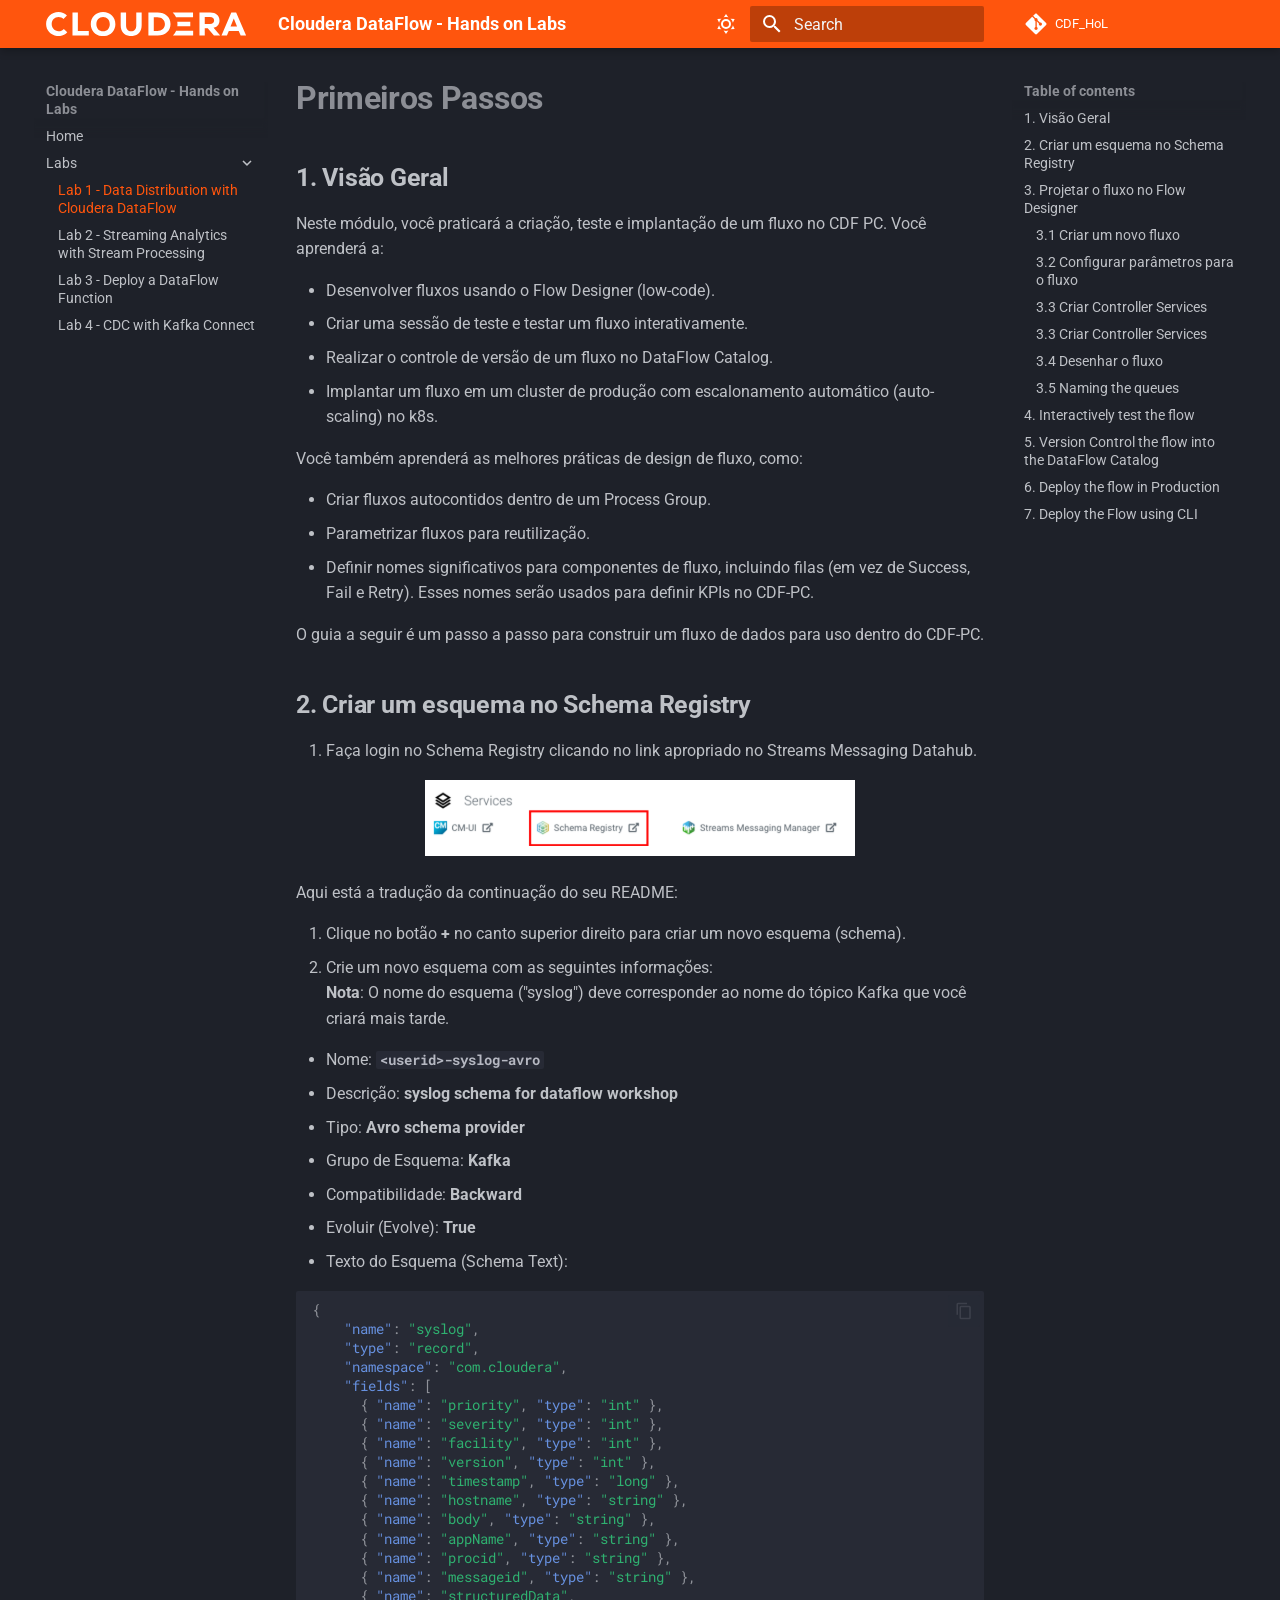
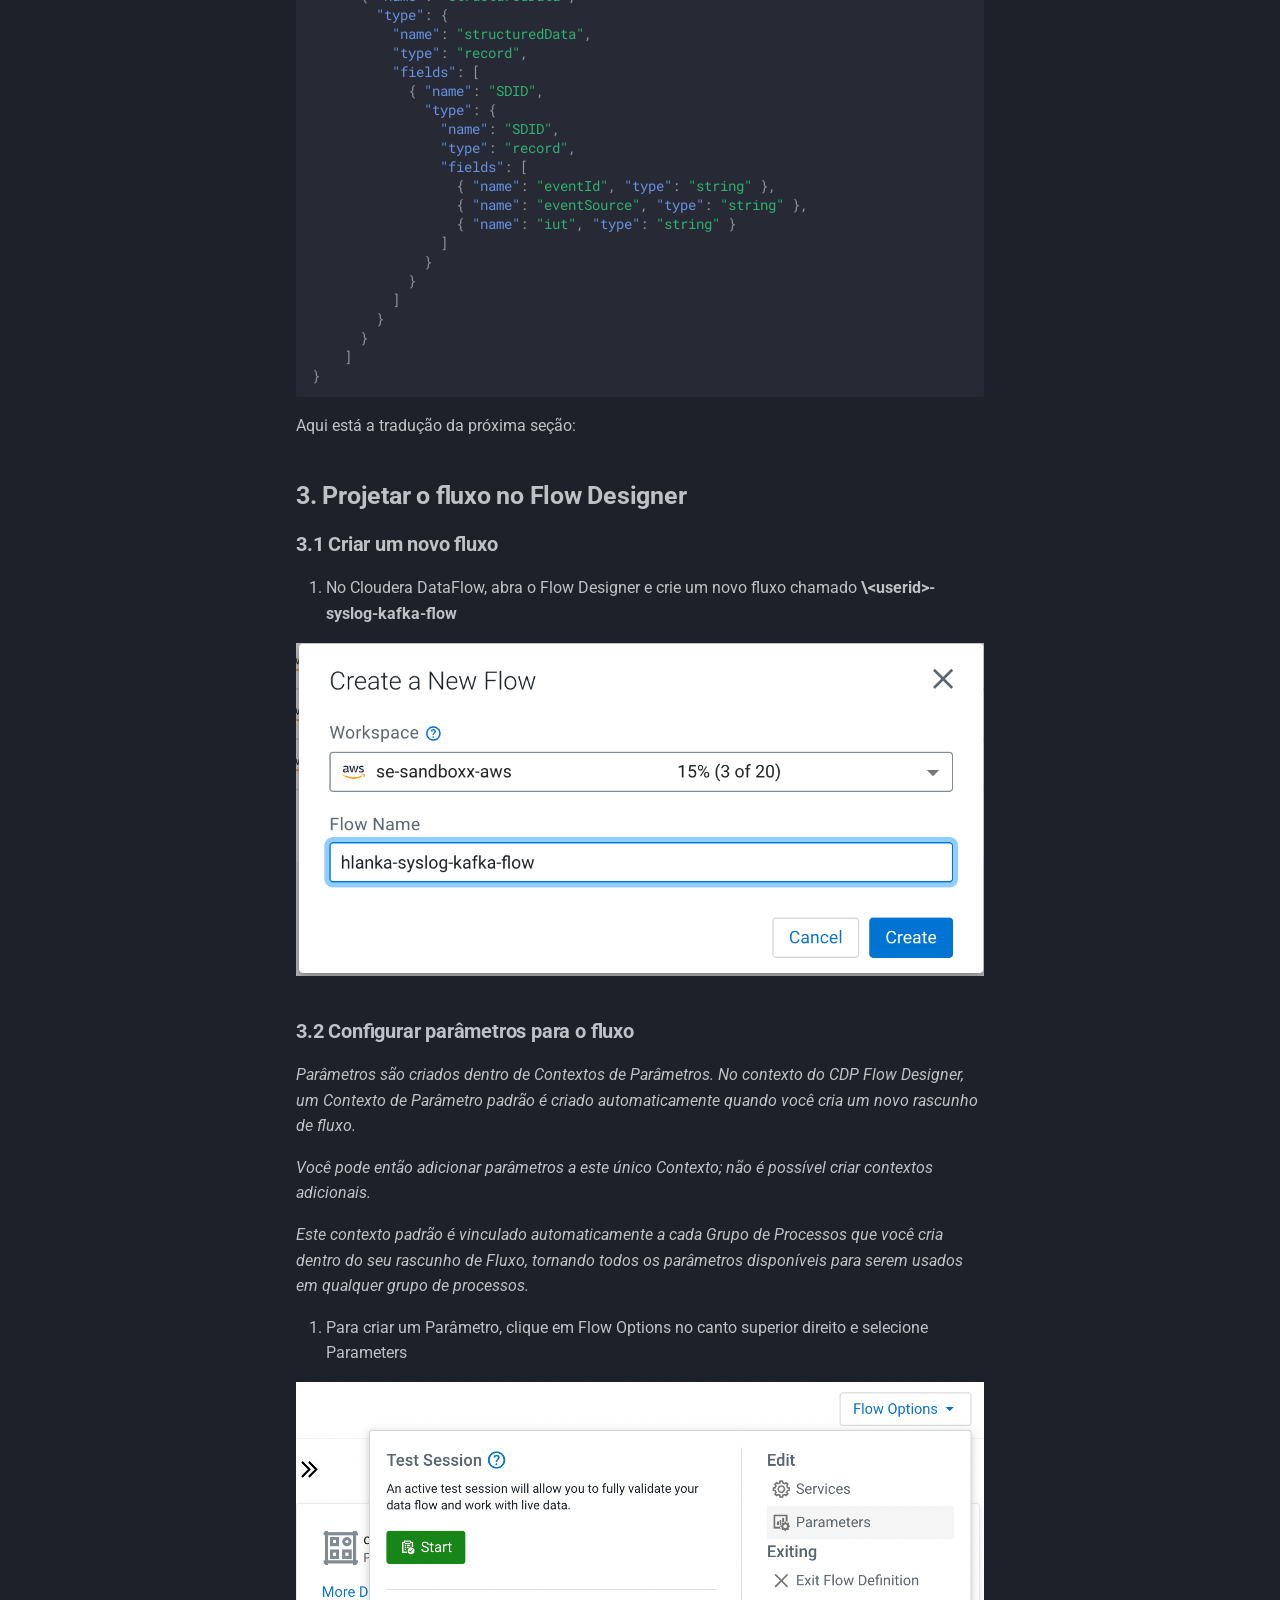
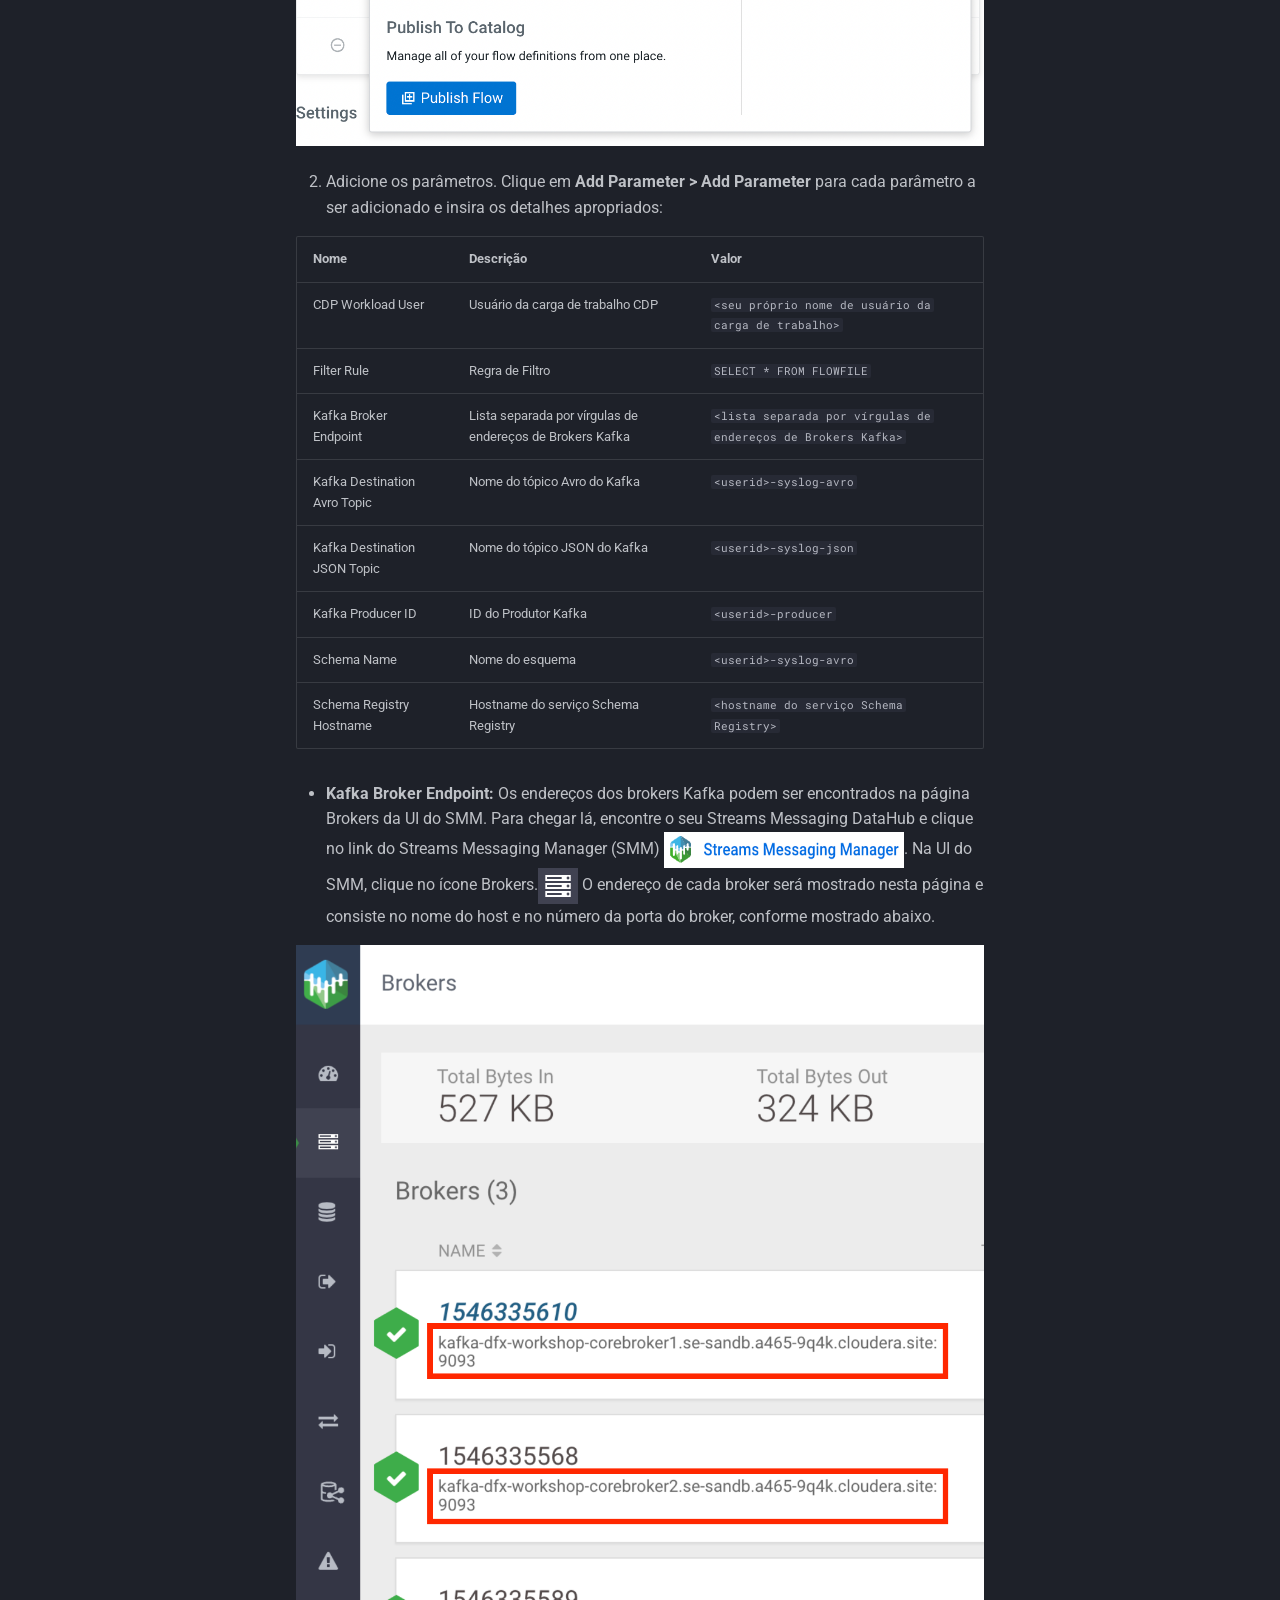
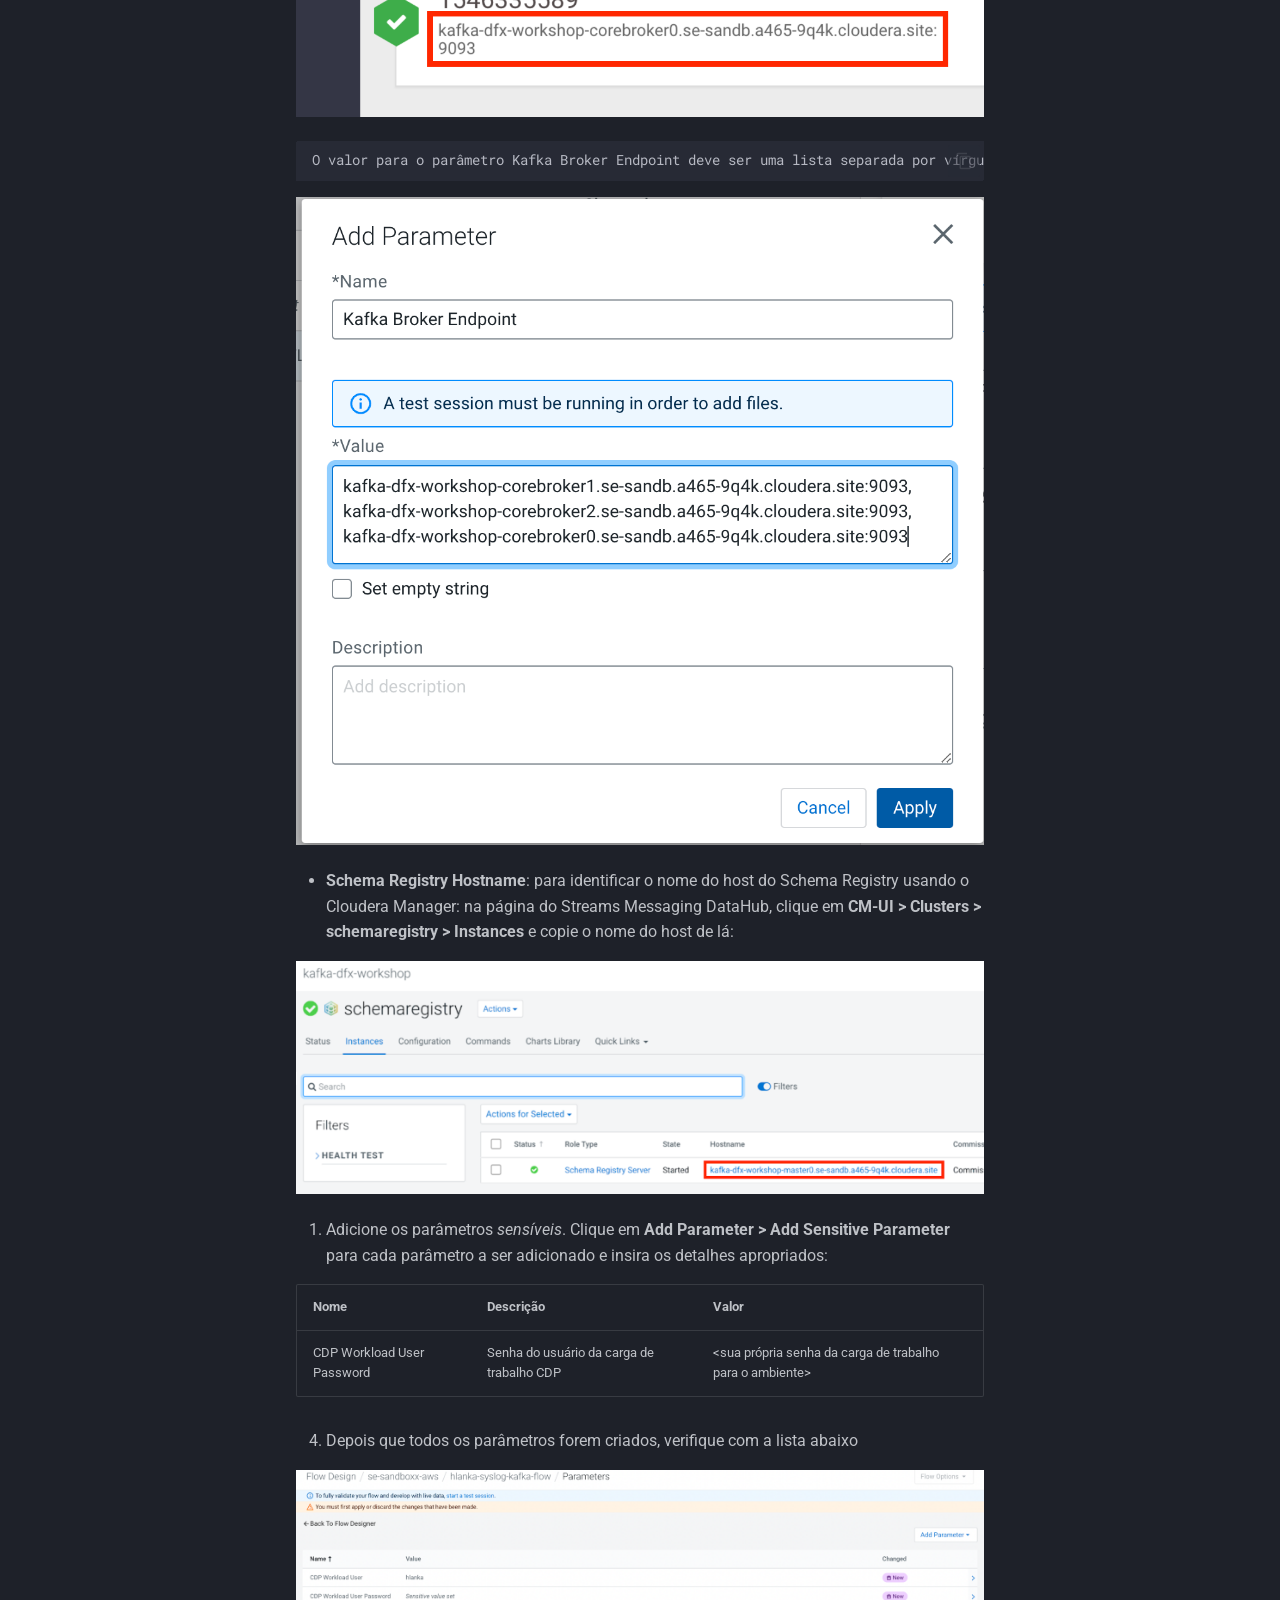
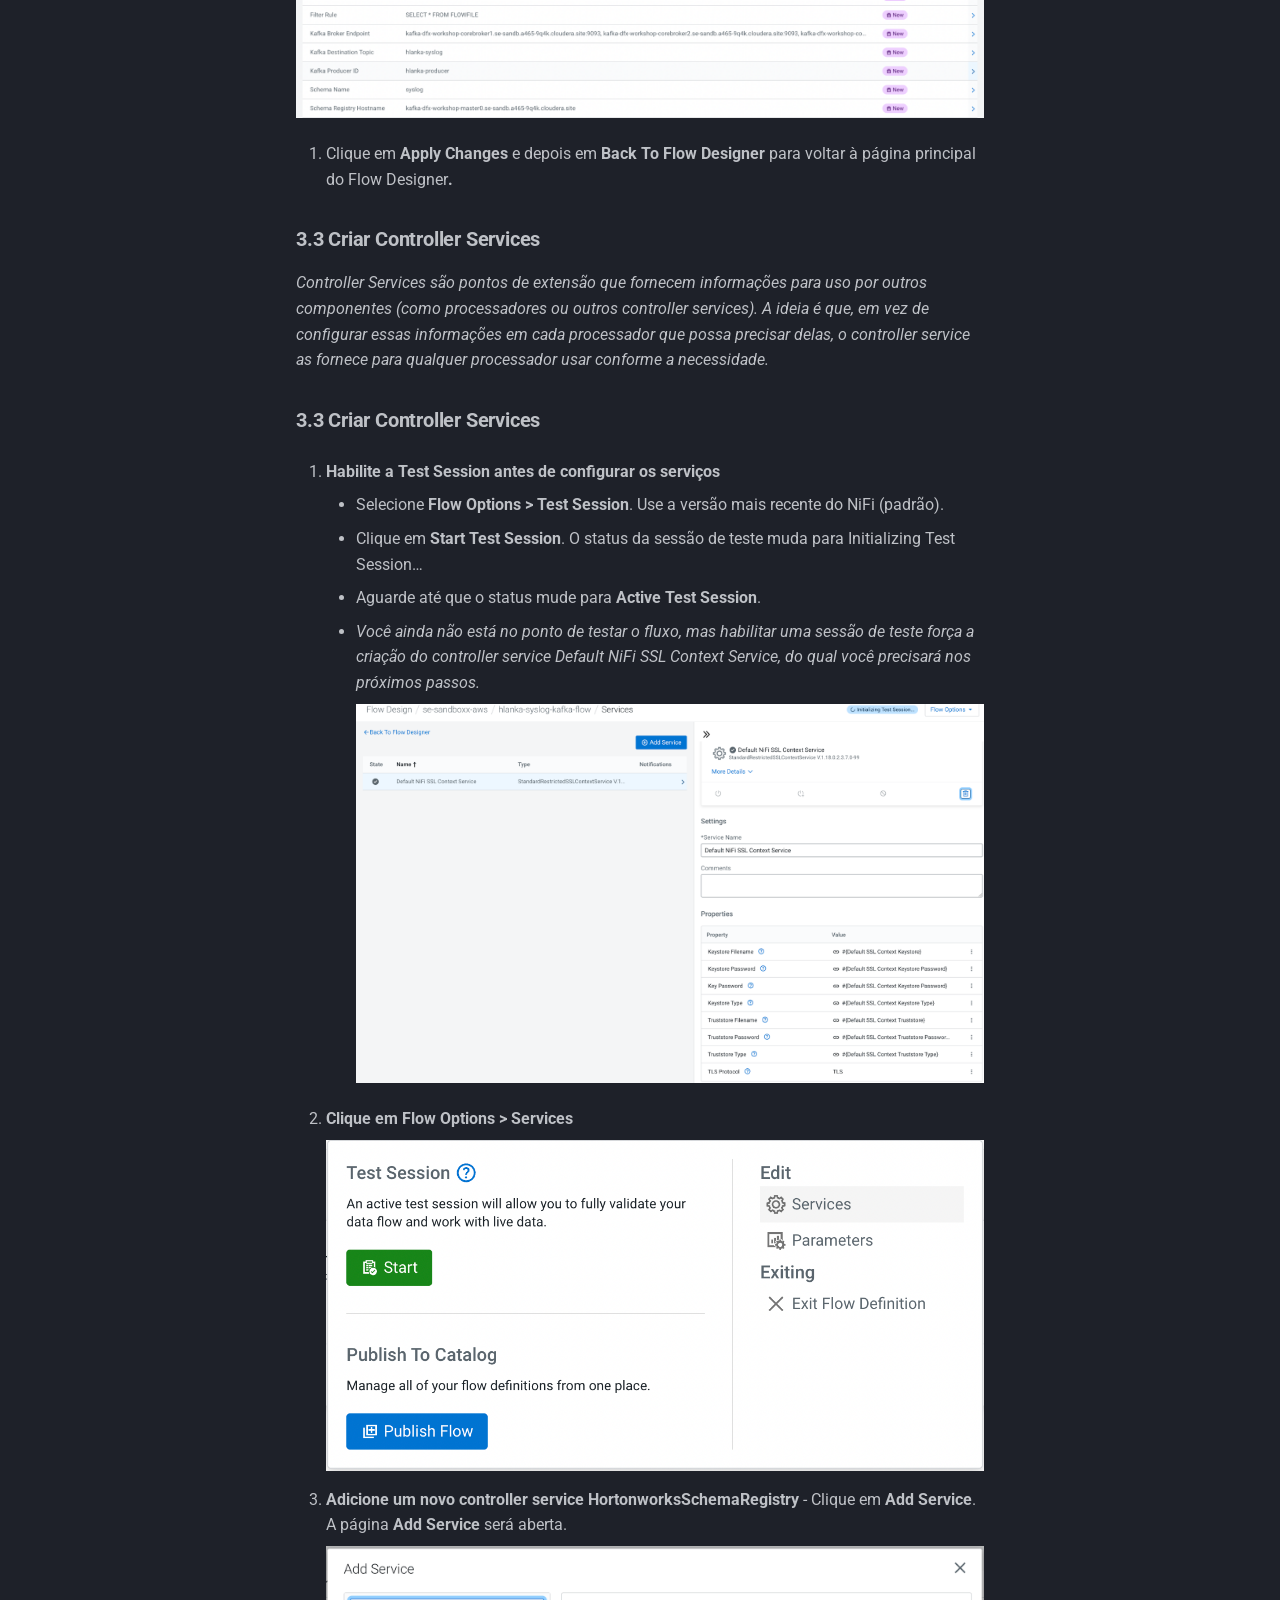
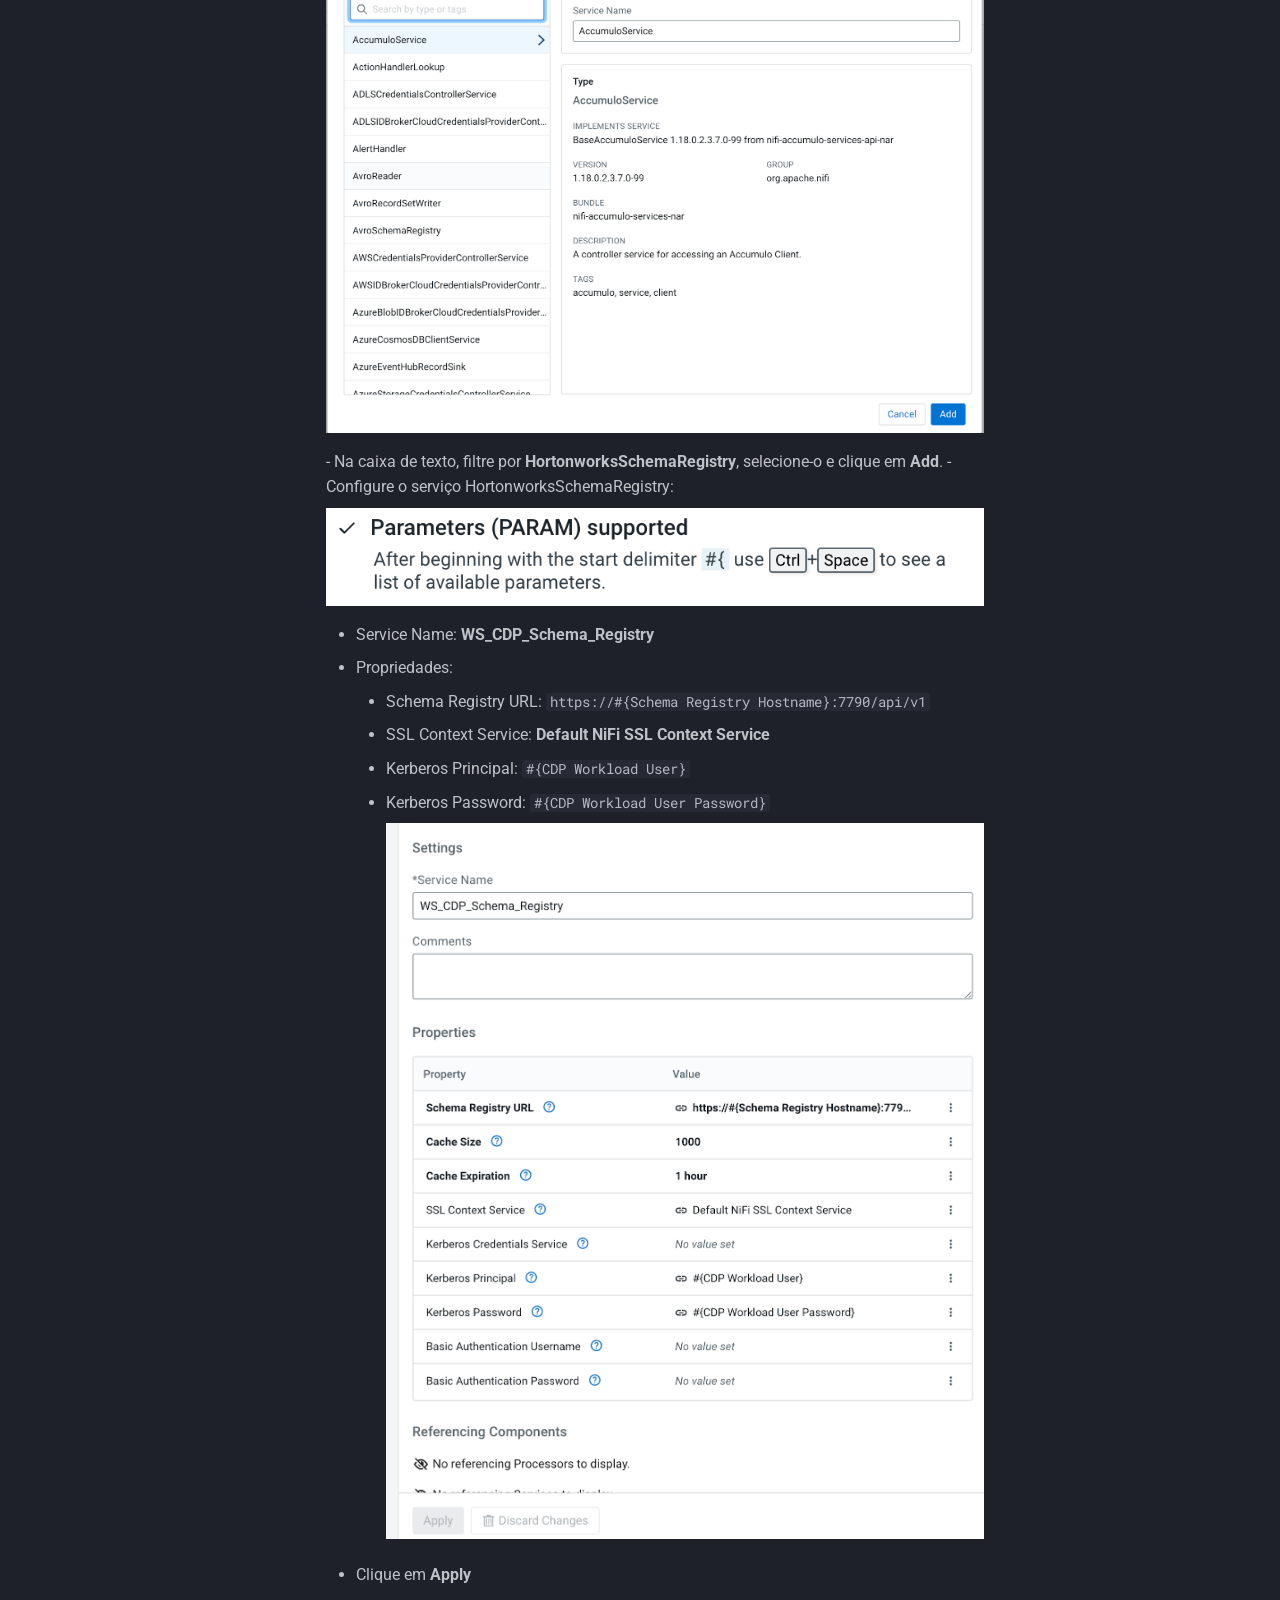
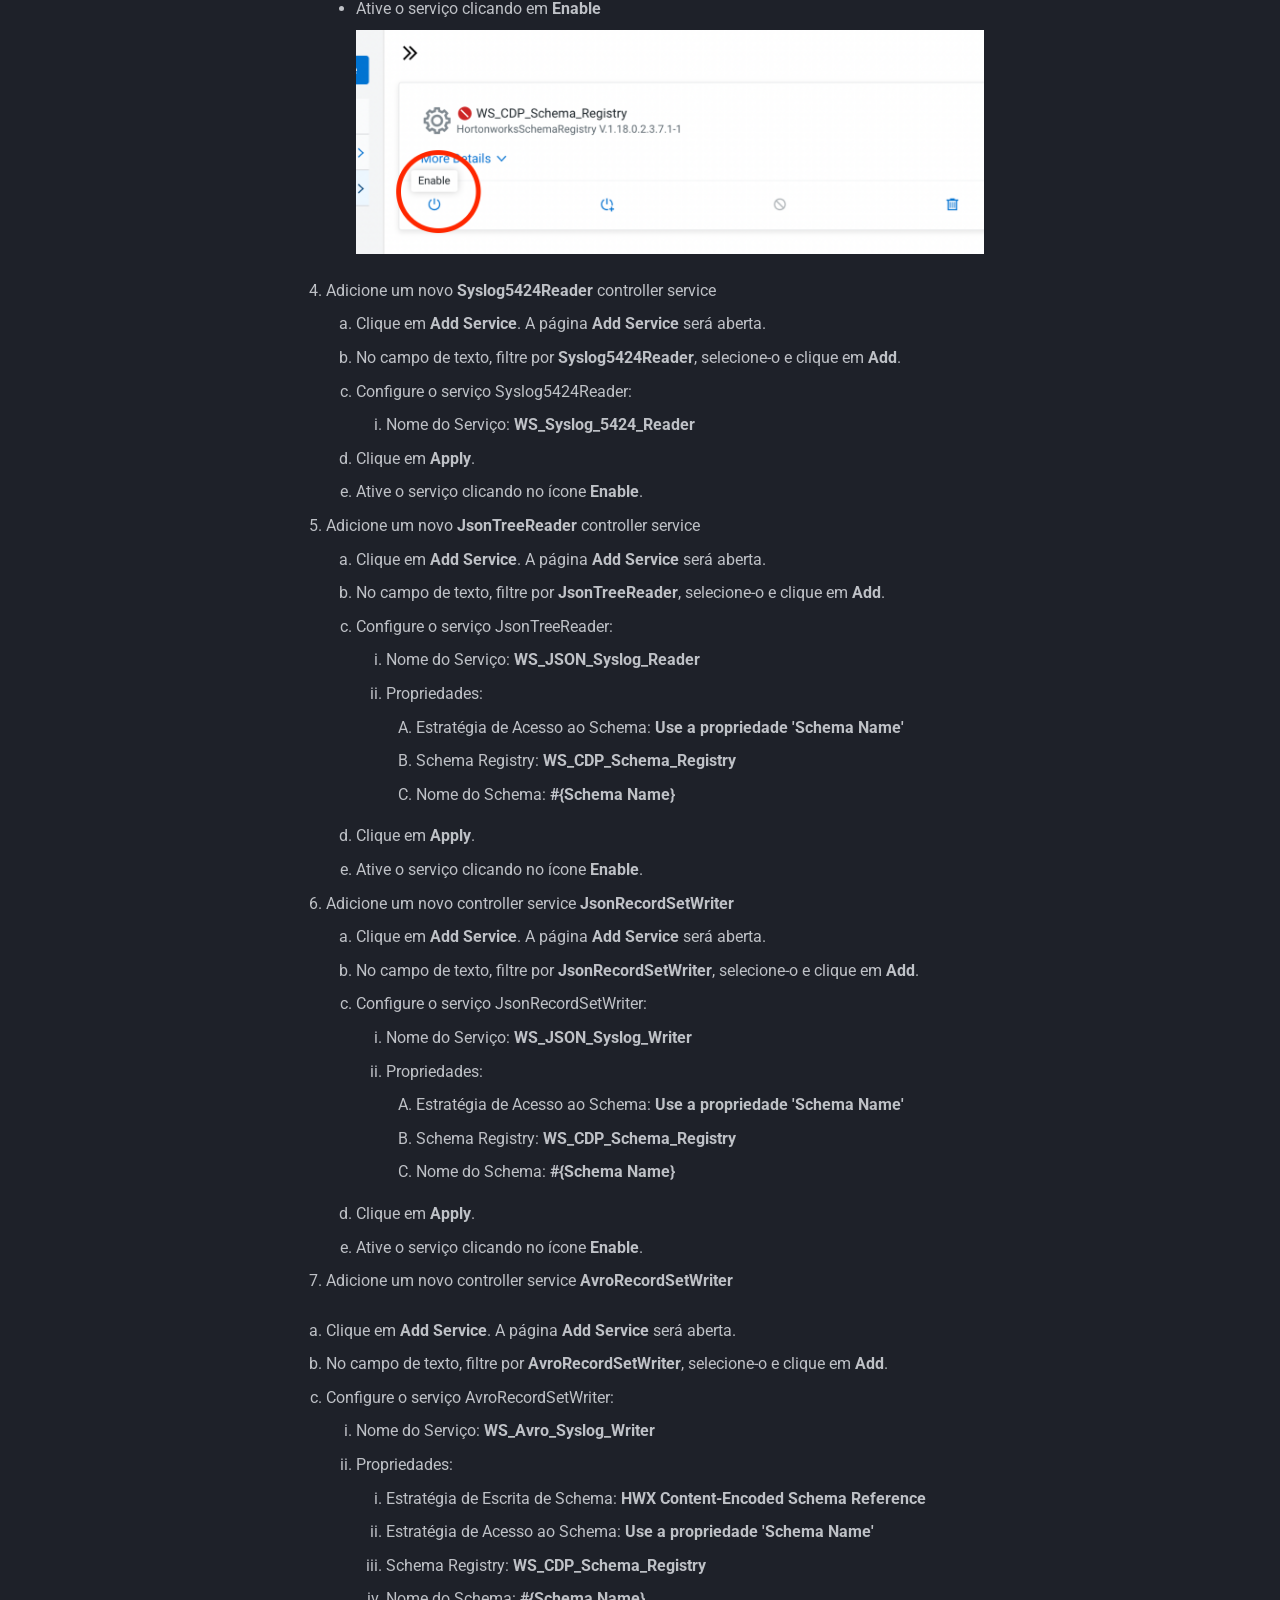
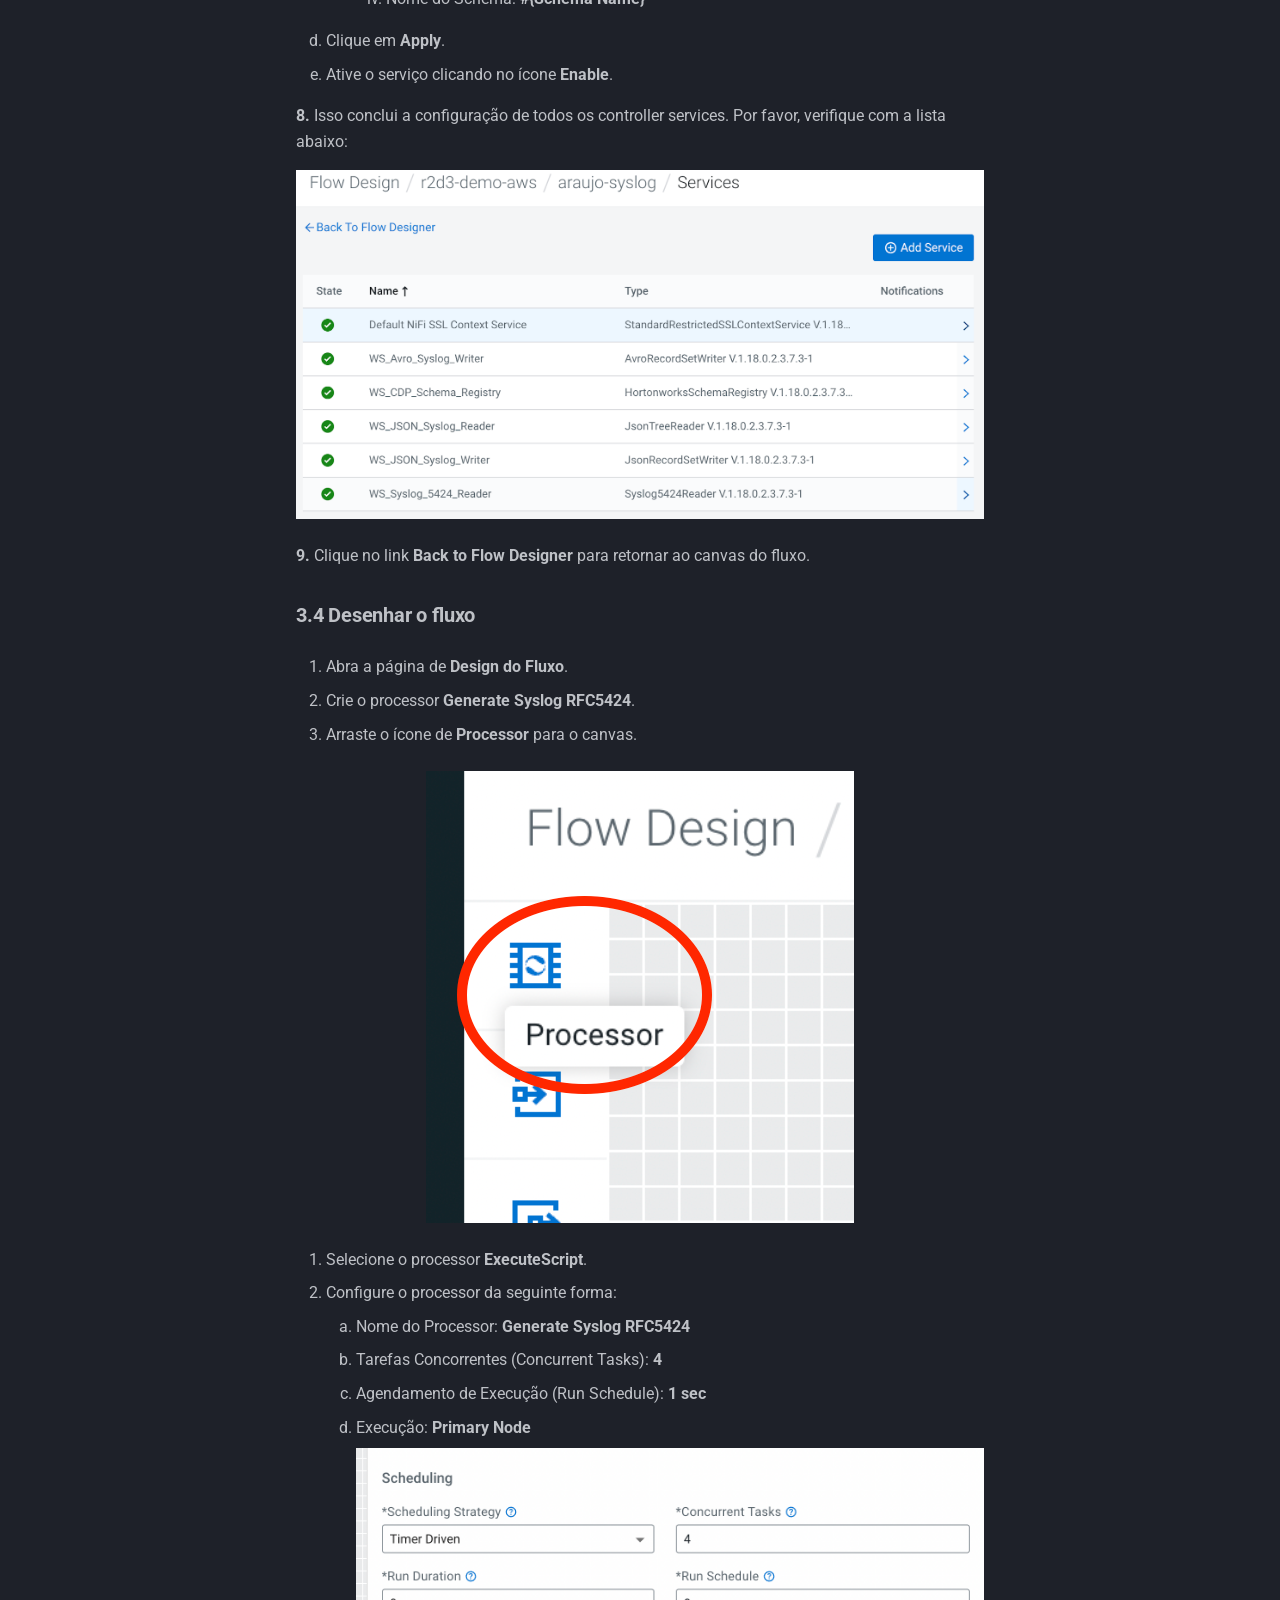
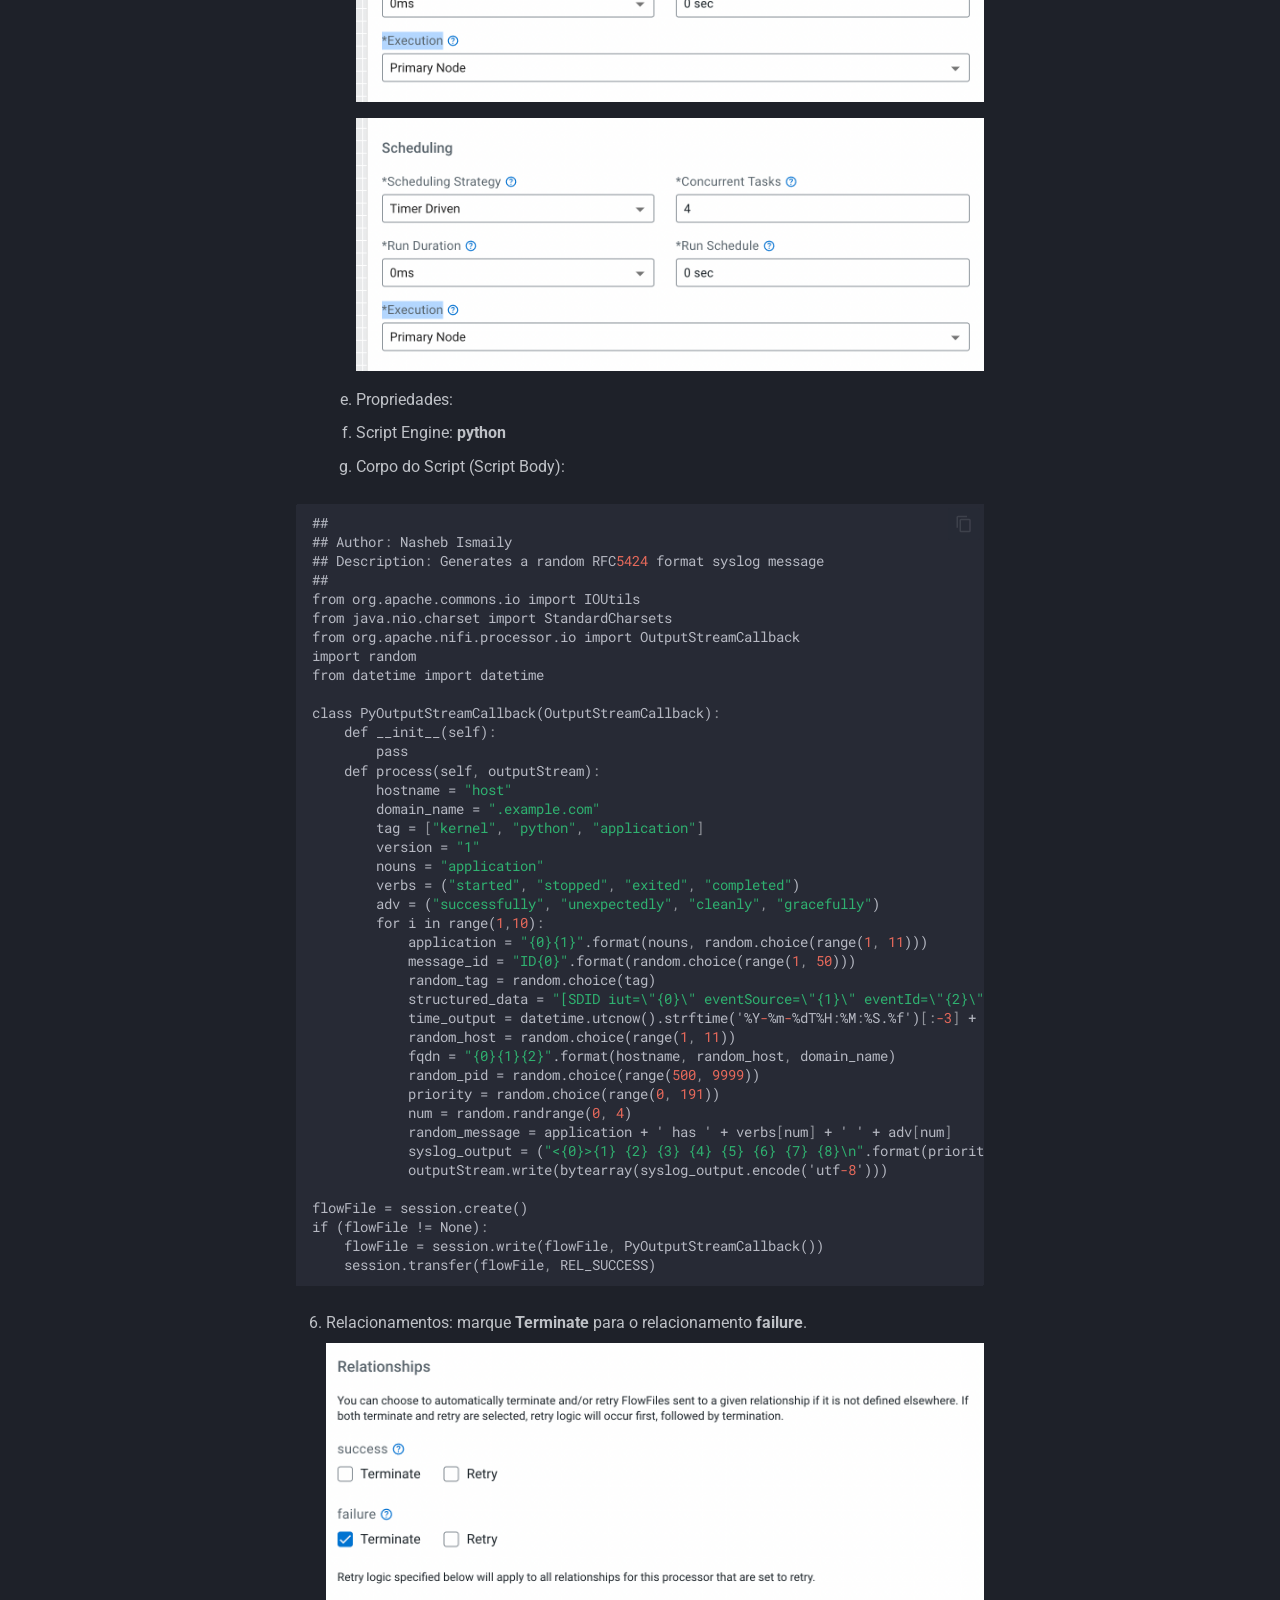
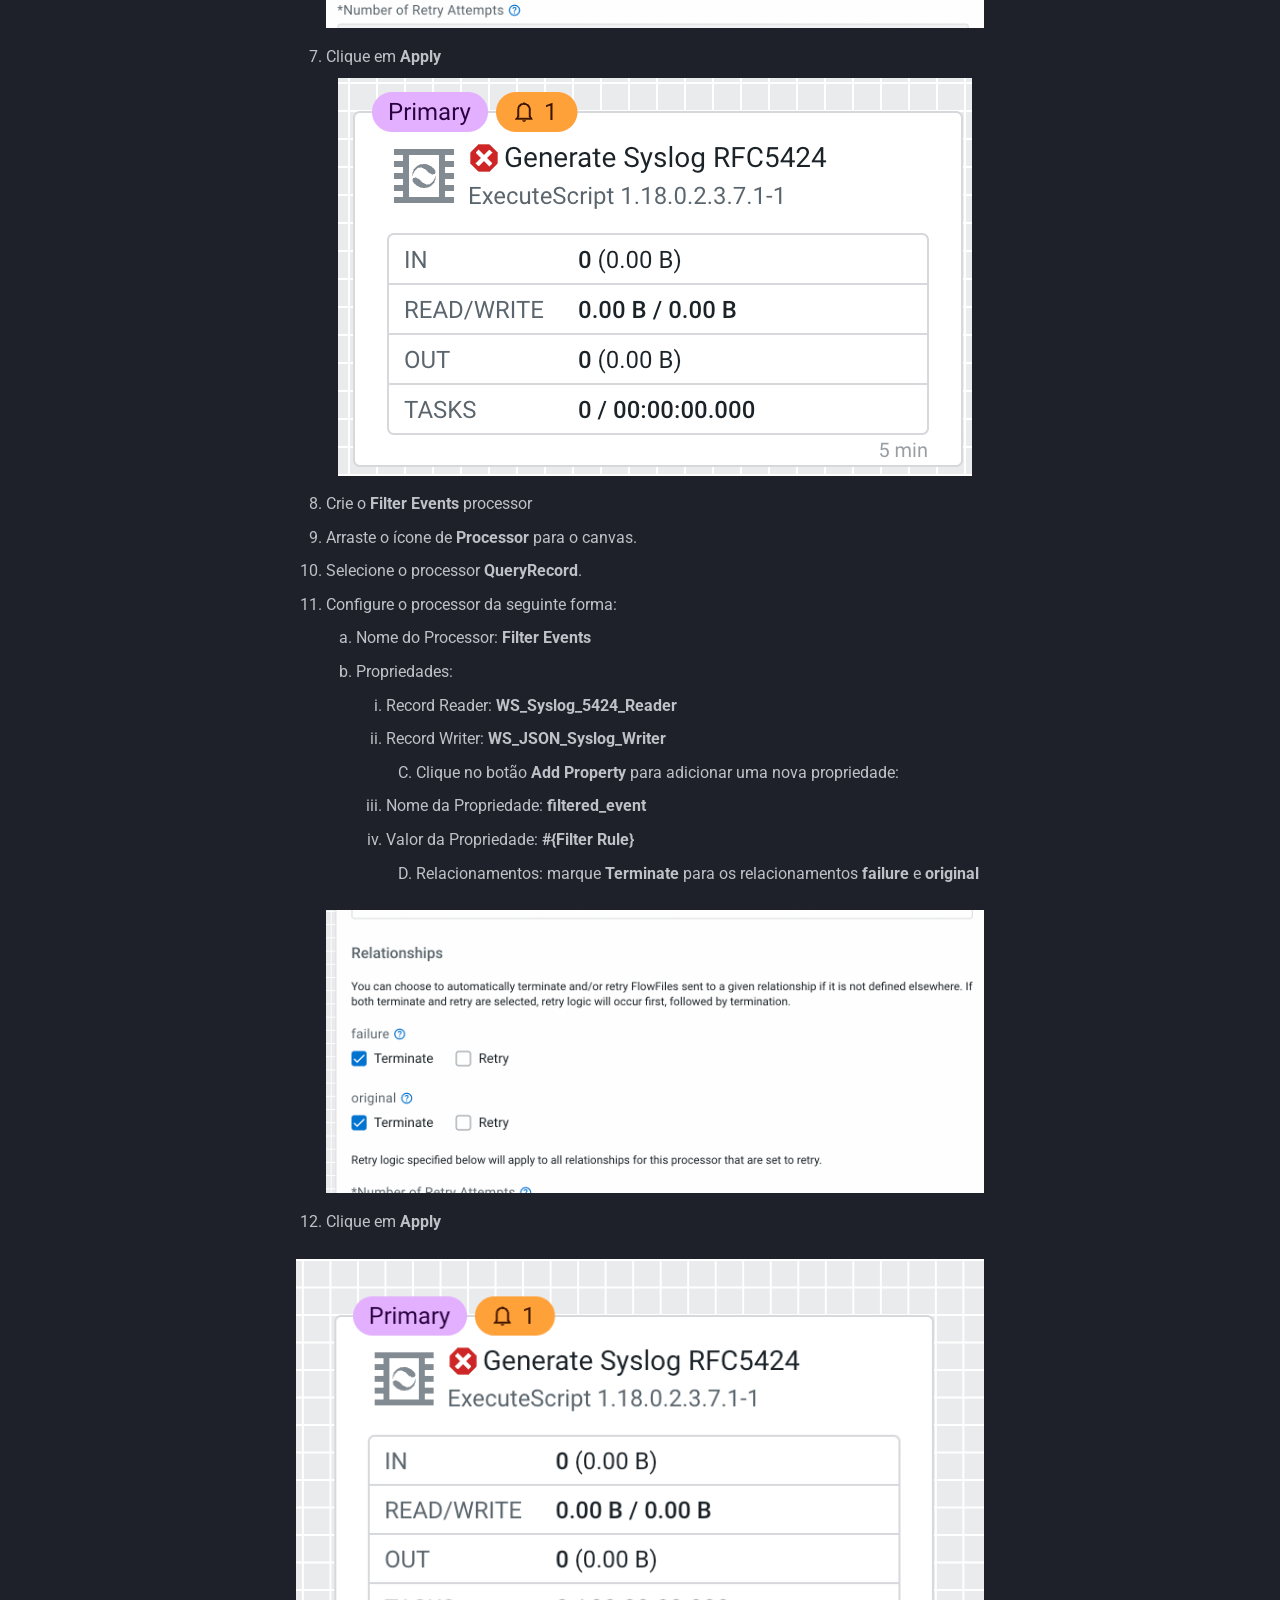
==== labs/lab1/index.html @ 52385ffc "Deployed 7646753 with MkDocs version: 1.6.1" ====
<!DOCTYPE html><html lang="en" class="no-js"><head>
    
      <meta charset="utf-8">
      <meta name="viewport" content="width=device-width,initial-scale=1">
      
      
        <meta name="author" content="GOES">
      
      
      
        <link rel="prev" href="../../index.html">
      
      
        <link rel="next" href="../lab2/index.html">
      
      
        
      
      
      <link rel="icon" href="../../assets/images/favicon.ico">
      <meta name="generator" content="mkdocs-1.6.1, mkdocs-material-9.7.2">
    
    
      
        <title>Lab 1 - Data Distribution with Cloudera DataFlow - Cloudera DataFlow - Hands on Labs</title>
      
    
    
      <link rel="stylesheet" href="../../assets/stylesheets/main.484c7ddc.min.css">
      
        
        <link rel="stylesheet" href="../../assets/stylesheets/palette.ab4e12ef.min.css">
      
      


    
    
      
    
    
      
        
        
        <link rel="preconnect" href="https://fonts.gstatic.com" crossorigin>
        <link rel="stylesheet" href="https://fonts.googleapis.com/css?family=Roboto:300,300i,400,400i,700,700i%7CRoboto+Mono:400,400i,700,700i&amp;display=fallback">
        <style>:root{--md-text-font:"Roboto";--md-code-font:"Roboto Mono"}</style>
      
    
    
      <link rel="stylesheet" href="../../assets/stylesheets/extra.css">
    
    <script>__md_scope=new URL("../..",location),__md_hash=e=>[...e].reduce(((e,_)=>(e<<5)-e+_.charCodeAt(0)),0),__md_get=(e,_=localStorage,t=__md_scope)=>JSON.parse(_.getItem(t.pathname+"."+e)),__md_set=(e,_,t=localStorage,a=__md_scope)=>{try{t.setItem(a.pathname+"."+e,JSON.stringify(_))}catch(e){}}</script>
    
      

    
    
  <link href="../../assets/stylesheets/glightbox.min.css" rel="stylesheet"><script src="../../assets/javascripts/glightbox.min.js"></script><style id="glightbox-style">
            html.glightbox-open { overflow: initial; height: 100%; }
            .gslide-title { margin-top: 0px; user-select: text; }
            .gslide-desc { color: #666; user-select: text; }
            .gslide-image img { background: white; }
            .gscrollbar-fixer { padding-right: 15px; }
            .gdesc-inner { font-size: 0.75rem; }
            body[data-md-color-scheme="slate"] .gdesc-inner { background: var(--md-default-bg-color); }
            body[data-md-color-scheme="slate"] .gslide-title { color: var(--md-default-fg-color); }
            body[data-md-color-scheme="slate"] .gslide-desc { color: var(--md-default-fg-color); }
        </style></head>
  
  
    
    
      
    
    
    
    
    <body dir="ltr" data-md-color-scheme="slate" data-md-color-primary="custom" data-md-color-accent="custom">
  
    
    <input class="md-toggle" data-md-toggle="drawer" type="checkbox" id="__drawer" autocomplete="off">
    <input class="md-toggle" data-md-toggle="search" type="checkbox" id="__search" autocomplete="off">
    <label class="md-overlay" for="__drawer"></label>
    <div data-md-component="skip">
      
        
        <a href="#primeiros-passos" class="md-skip">
          Skip to content
        </a>
      
    </div>
    <div data-md-component="announce">
      
    </div>
    
    
      

  

<header class="md-header md-header--shadow" data-md-component="header">
  <nav class="md-header__inner md-grid" aria-label="Header">
    <a href="../../index.html" title="Cloudera DataFlow - Hands on Labs" class="md-header__button md-logo" aria-label="Cloudera DataFlow - Hands on Labs" data-md-component="logo">
      
  <img src="../../assets/images/logo-cloudera-white.svg" alt="logo">

    </a>
    <label class="md-header__button md-icon" for="__drawer">
      
      <svg xmlns="http://www.w3.org/2000/svg" viewBox="0 0 24 24"><path d="M3 6h18v2H3zm0 5h18v2H3zm0 5h18v2H3z"></path></svg>
    </label>
    <div class="md-header__title" data-md-component="header-title">
      <div class="md-header__ellipsis">
        <div class="md-header__topic">
          <span class="md-ellipsis">
            Cloudera DataFlow - Hands on Labs
          </span>
        </div>
        <div class="md-header__topic" data-md-component="header-topic">
          <span class="md-ellipsis">
            
              Lab 1 - Data Distribution with Cloudera DataFlow
            
          </span>
        </div>
      </div>
    </div>
    
      
        <form class="md-header__option" data-md-component="palette">
  
    
    
    
    <input class="md-option" data-md-color-media="" data-md-color-scheme="slate" data-md-color-primary="custom" data-md-color-accent="custom" aria-label="Switch to light mode" type="radio" name="__palette" id="__palette_0">
    
      <label class="md-header__button md-icon" title="Switch to light mode" for="__palette_1" hidden>
        <svg xmlns="http://www.w3.org/2000/svg" viewBox="0 0 24 24"><path d="M12 7a5 5 0 0 1 5 5 5 5 0 0 1-5 5 5 5 0 0 1-5-5 5 5 0 0 1 5-5m0 2a3 3 0 0 0-3 3 3 3 0 0 0 3 3 3 3 0 0 0 3-3 3 3 0 0 0-3-3m0-7 2.39 3.42C13.65 5.15 12.84 5 12 5s-1.65.15-2.39.42zM3.34 7l4.16-.35A7.2 7.2 0 0 0 5.94 8.5c-.44.74-.69 1.5-.83 2.29zm.02 10 1.76-3.77a7.131 7.131 0 0 0 2.38 4.14zM20.65 7l-1.77 3.79a7.02 7.02 0 0 0-2.38-4.15zm-.01 10-4.14.36c.59-.51 1.12-1.14 1.54-1.86.42-.73.69-1.5.83-2.29zM12 22l-2.41-3.44c.74.27 1.55.44 2.41.44.82 0 1.63-.17 2.37-.44z"></path></svg>
      </label>
    
  
    
    
    
    <input class="md-option" data-md-color-media="" data-md-color-scheme="default" data-md-color-primary="custom" data-md-color-accent="custom" aria-label="Switch to dark mode" type="radio" name="__palette" id="__palette_1">
    
      <label class="md-header__button md-icon" title="Switch to dark mode" for="__palette_0" hidden>
        <svg xmlns="http://www.w3.org/2000/svg" viewBox="0 0 24 24"><path d="m17.75 4.09-2.53 1.94.91 3.06-2.63-1.81-2.63 1.81.91-3.06-2.53-1.94L12.44 4l1.06-3 1.06 3zm3.5 6.91-1.64 1.25.59 1.98-1.7-1.17-1.7 1.17.59-1.98L15.75 11l2.06-.05L18.5 9l.69 1.95zm-2.28 4.95c.83-.08 1.72 1.1 1.19 1.85-.32.45-.66.87-1.08 1.27C15.17 23 8.84 23 4.94 19.07c-3.91-3.9-3.91-10.24 0-14.14.4-.4.82-.76 1.27-1.08.75-.53 1.93.36 1.85 1.19-.27 2.86.69 5.83 2.89 8.02a9.96 9.96 0 0 0 8.02 2.89m-1.64 2.02a12.08 12.08 0 0 1-7.8-3.47c-2.17-2.19-3.33-5-3.49-7.82-2.81 3.14-2.7 7.96.31 10.98 3.02 3.01 7.84 3.12 10.98.31"></path></svg>
      </label>
    
  
</form>
      
    
    
      <script>var palette=__md_get("__palette");if(palette&&palette.color){if("(prefers-color-scheme)"===palette.color.media){var media=matchMedia("(prefers-color-scheme: light)"),input=document.querySelector(media.matches?"[data-md-color-media='(prefers-color-scheme: light)']":"[data-md-color-media='(prefers-color-scheme: dark)']");palette.color.media=input.getAttribute("data-md-color-media"),palette.color.scheme=input.getAttribute("data-md-color-scheme"),palette.color.primary=input.getAttribute("data-md-color-primary"),palette.color.accent=input.getAttribute("data-md-color-accent")}for(var[key,value]of Object.entries(palette.color))document.body.setAttribute("data-md-color-"+key,value)}</script>
    
    
    
      
      
        <label class="md-header__button md-icon" for="__search">
          
          <svg xmlns="http://www.w3.org/2000/svg" viewBox="0 0 24 24"><path d="M9.5 3A6.5 6.5 0 0 1 16 9.5c0 1.61-.59 3.09-1.56 4.23l.27.27h.79l5 5-1.5 1.5-5-5v-.79l-.27-.27A6.52 6.52 0 0 1 9.5 16 6.5 6.5 0 0 1 3 9.5 6.5 6.5 0 0 1 9.5 3m0 2C7 5 5 7 5 9.5S7 14 9.5 14 14 12 14 9.5 12 5 9.5 5"></path></svg>
        </label>
        <div class="md-search" data-md-component="search" role="dialog">
  <label class="md-search__overlay" for="__search"></label>
  <div class="md-search__inner" role="search">
    <form class="md-search__form" name="search">
      <input type="text" class="md-search__input" name="query" aria-label="Search" placeholder="Search" autocapitalize="off" autocorrect="off" autocomplete="off" spellcheck="false" data-md-component="search-query" required>
      <label class="md-search__icon md-icon" for="__search">
        
        <svg xmlns="http://www.w3.org/2000/svg" viewBox="0 0 24 24"><path d="M9.5 3A6.5 6.5 0 0 1 16 9.5c0 1.61-.59 3.09-1.56 4.23l.27.27h.79l5 5-1.5 1.5-5-5v-.79l-.27-.27A6.52 6.52 0 0 1 9.5 16 6.5 6.5 0 0 1 3 9.5 6.5 6.5 0 0 1 9.5 3m0 2C7 5 5 7 5 9.5S7 14 9.5 14 14 12 14 9.5 12 5 9.5 5"></path></svg>
        
        <svg xmlns="http://www.w3.org/2000/svg" viewBox="0 0 24 24"><path d="M20 11v2H8l5.5 5.5-1.42 1.42L4.16 12l7.92-7.92L13.5 5.5 8 11z"></path></svg>
      </label>
      <nav class="md-search__options" aria-label="Search">
        
        <button type="reset" class="md-search__icon md-icon" title="Clear" aria-label="Clear" tabindex="-1">
          
          <svg xmlns="http://www.w3.org/2000/svg" viewBox="0 0 24 24"><path d="M19 6.41 17.59 5 12 10.59 6.41 5 5 6.41 10.59 12 5 17.59 6.41 19 12 13.41 17.59 19 19 17.59 13.41 12z"></path></svg>
        </button>
      </nav>
      
    </form>
    <div class="md-search__output">
      <div class="md-search__scrollwrap" tabindex="0" data-md-scrollfix>
        <div class="md-search-result" data-md-component="search-result">
          <div class="md-search-result__meta">
            Initializing search
          </div>
          <ol class="md-search-result__list" role="presentation"></ol>
        </div>
      </div>
    </div>
  </div>
</div>
      
    
    
      <div class="md-header__source">
        <a href="https://github.com/vitorconde/conde-hols/" title="Go to repository" class="md-source" data-md-component="source">
  <div class="md-source__icon md-icon">
    
    <svg xmlns="http://www.w3.org/2000/svg" viewBox="0 0 448 512"><!--! Font Awesome Free 7.1.0 by @fontawesome - https://fontawesome.com License - https://fontawesome.com/license/free (Icons: CC BY 4.0, Fonts: SIL OFL 1.1, Code: MIT License) Copyright 2025 Fonticons, Inc.--><path d="M439.6 236.1 244 40.5c-5.4-5.5-12.8-8.5-20.4-8.5s-15 3-20.4 8.4L162.5 81l51.5 51.5c27.1-9.1 52.7 16.8 43.4 43.7l49.7 49.7c34.2-11.8 61.2 31 35.5 56.7-26.5 26.5-70.2-2.9-56-37.3L240.3 199v121.9c25.3 12.5 22.3 41.8 9.1 55-6.4 6.4-15.2 10.1-24.3 10.1s-17.8-3.6-24.3-10.1c-17.6-17.6-11.1-46.9 11.2-56v-123c-20.8-8.5-24.6-30.7-18.6-45L142.6 101 8.5 235.1C3 240.6 0 247.9 0 255.5s3 15 8.5 20.4l195.6 195.7c5.4 5.4 12.7 8.4 20.4 8.4s15-3 20.4-8.4l194.7-194.7c5.4-5.4 8.4-12.8 8.4-20.4s-3-15-8.4-20.4"></path></svg>
  </div>
  <div class="md-source__repository">
    CDF_HoL
  </div>
</a>
      </div>
    
  </nav>
  
</header>
    
    <div class="md-container" data-md-component="container">
      
      
        
          
        
      
      <main class="md-main" data-md-component="main">
        <div class="md-main__inner md-grid">
          
            
              
              <div class="md-sidebar md-sidebar--primary" data-md-component="sidebar" data-md-type="navigation">
                <div class="md-sidebar__scrollwrap">
                  <div class="md-sidebar__inner">
                    



<nav class="md-nav md-nav--primary" aria-label="Navigation" data-md-level="0">
  <label class="md-nav__title" for="__drawer">
    <a href="../../index.html" title="Cloudera DataFlow - Hands on Labs" class="md-nav__button md-logo" aria-label="Cloudera DataFlow - Hands on Labs" data-md-component="logo">
      
  <img src="../../assets/images/logo-cloudera-white.svg" alt="logo">

    </a>
    Cloudera DataFlow - Hands on Labs
  </label>
  
    <div class="md-nav__source">
      <a href="https://github.com/vitorconde/conde-hols/" title="Go to repository" class="md-source" data-md-component="source">
  <div class="md-source__icon md-icon">
    
    <svg xmlns="http://www.w3.org/2000/svg" viewBox="0 0 448 512"><!--! Font Awesome Free 7.1.0 by @fontawesome - https://fontawesome.com License - https://fontawesome.com/license/free (Icons: CC BY 4.0, Fonts: SIL OFL 1.1, Code: MIT License) Copyright 2025 Fonticons, Inc.--><path d="M439.6 236.1 244 40.5c-5.4-5.5-12.8-8.5-20.4-8.5s-15 3-20.4 8.4L162.5 81l51.5 51.5c27.1-9.1 52.7 16.8 43.4 43.7l49.7 49.7c34.2-11.8 61.2 31 35.5 56.7-26.5 26.5-70.2-2.9-56-37.3L240.3 199v121.9c25.3 12.5 22.3 41.8 9.1 55-6.4 6.4-15.2 10.1-24.3 10.1s-17.8-3.6-24.3-10.1c-17.6-17.6-11.1-46.9 11.2-56v-123c-20.8-8.5-24.6-30.7-18.6-45L142.6 101 8.5 235.1C3 240.6 0 247.9 0 255.5s3 15 8.5 20.4l195.6 195.7c5.4 5.4 12.7 8.4 20.4 8.4s15-3 20.4-8.4l194.7-194.7c5.4-5.4 8.4-12.8 8.4-20.4s-3-15-8.4-20.4"></path></svg>
  </div>
  <div class="md-source__repository">
    CDF_HoL
  </div>
</a>
    </div>
  
  <ul class="md-nav__list" data-md-scrollfix>
    
      
      
  
  
  
  
    <li class="md-nav__item">
      <a href="../../index.html" class="md-nav__link">
        
  
  
  <span class="md-ellipsis">
    
  
    Home
  

    
  </span>
  
  

      </a>
    </li>
  

    
      
      
  
  
    
  
  
  
    
    
    
    
    
    <li class="md-nav__item md-nav__item--active md-nav__item--nested">
      
        
        
        <input class="md-nav__toggle md-toggle " type="checkbox" id="__nav_2" checked>
        
          
          <label class="md-nav__link" for="__nav_2" id="__nav_2_label" tabindex="0">
            
  
  
  <span class="md-ellipsis">
    
  
    Labs
  

    
  </span>
  
  

            <span class="md-nav__icon md-icon"></span>
          </label>
        
        <nav class="md-nav" data-md-level="1" aria-labelledby="__nav_2_label" aria-expanded="true">
          <label class="md-nav__title" for="__nav_2">
            <span class="md-nav__icon md-icon"></span>
            
  
    Labs
  

          </label>
          <ul class="md-nav__list" data-md-scrollfix>
            
              
                
  
  
    
  
  
  
    <li class="md-nav__item md-nav__item--active">
      
      <input class="md-nav__toggle md-toggle" type="checkbox" id="__toc">
      
      
        
      
      
        <label class="md-nav__link md-nav__link--active" for="__toc">
          
  
  
  <span class="md-ellipsis">
    
  
    Lab 1 - Data Distribution with Cloudera DataFlow
  

    
  </span>
  
  

          <span class="md-nav__icon md-icon"></span>
        </label>
      
      <a href="index.html" class="md-nav__link md-nav__link--active">
        
  
  
  <span class="md-ellipsis">
    
  
    Lab 1 - Data Distribution with Cloudera DataFlow
  

    
  </span>
  
  

      </a>
      
        

<nav class="md-nav md-nav--secondary" aria-label="Table of contents">
  
  
  
    
  
  
    <label class="md-nav__title" for="__toc">
      <span class="md-nav__icon md-icon"></span>
      Table of contents
    </label>
    <ul class="md-nav__list" data-md-component="toc" data-md-scrollfix>
      
        <li class="md-nav__item">
  <a href="#1-visao-geral" class="md-nav__link">
    <span class="md-ellipsis">
      
        1. Visão Geral
      
    </span>
  </a>
  
</li>
      
        <li class="md-nav__item">
  <a href="#2-criar-um-esquema-no-schema-registry" class="md-nav__link">
    <span class="md-ellipsis">
      
        2. Criar um esquema no Schema Registry
      
    </span>
  </a>
  
</li>
      
        <li class="md-nav__item">
  <a href="#3-projetar-o-fluxo-no-flow-designer" class="md-nav__link">
    <span class="md-ellipsis">
      
        3. Projetar o fluxo no Flow Designer
      
    </span>
  </a>
  
    <nav class="md-nav" aria-label="3. Projetar o fluxo no Flow Designer">
      <ul class="md-nav__list">
        
          <li class="md-nav__item">
  <a href="#31-criar-um-novo-fluxo" class="md-nav__link">
    <span class="md-ellipsis">
      
        3.1 Criar um novo fluxo
      
    </span>
  </a>
  
</li>
        
          <li class="md-nav__item">
  <a href="#32-configurar-parametros-para-o-fluxo" class="md-nav__link">
    <span class="md-ellipsis">
      
        3.2 Configurar parâmetros para o fluxo
      
    </span>
  </a>
  
</li>
        
          <li class="md-nav__item">
  <a href="#33-criar-controller-services" class="md-nav__link">
    <span class="md-ellipsis">
      
        3.3 Criar Controller Services
      
    </span>
  </a>
  
</li>
        
          <li class="md-nav__item">
  <a href="#33-criar-controller-services_1" class="md-nav__link">
    <span class="md-ellipsis">
      
        3.3 Criar Controller Services
      
    </span>
  </a>
  
</li>
        
          <li class="md-nav__item">
  <a href="#34-desenhar-o-fluxo" class="md-nav__link">
    <span class="md-ellipsis">
      
        3.4 Desenhar o fluxo
      
    </span>
  </a>
  
</li>
        
          <li class="md-nav__item">
  <a href="#35-naming-the-queues" class="md-nav__link">
    <span class="md-ellipsis">
      
        3.5 Naming the queues
      
    </span>
  </a>
  
</li>
        
      </ul>
    </nav>
  
</li>
      
        <li class="md-nav__item">
  <a href="#4-interactively-test-the-flow" class="md-nav__link">
    <span class="md-ellipsis">
      
        4. Interactively test the flow
      
    </span>
  </a>
  
</li>
      
        <li class="md-nav__item">
  <a href="#5-version-control-the-flow-into-the-dataflow-catalog" class="md-nav__link">
    <span class="md-ellipsis">
      
        5. Version Control the flow into the DataFlow Catalog
      
    </span>
  </a>
  
</li>
      
        <li class="md-nav__item">
  <a href="#6-deploy-the-flow-in-production" class="md-nav__link">
    <span class="md-ellipsis">
      
        6. Deploy the flow in Production
      
    </span>
  </a>
  
</li>
      
        <li class="md-nav__item">
  <a href="#7-deploy-the-flow-using-cli" class="md-nav__link">
    <span class="md-ellipsis">
      
        7. Deploy the Flow using CLI
      
    </span>
  </a>
  
</li>
      
    </ul>
  
</nav>
      
    </li>
  

              
            
              
                
  
  
  
  
    <li class="md-nav__item">
      <a href="../lab2/index.html" class="md-nav__link">
        
  
  
  <span class="md-ellipsis">
    
  
    Lab 2 - Streaming Analytics with Stream Processing
  

    
  </span>
  
  

      </a>
    </li>
  

              
            
              
                
  
  
  
  
    <li class="md-nav__item">
      <a href="../lab3/index.html" class="md-nav__link">
        
  
  
  <span class="md-ellipsis">
    
  
    Lab 3 - Deploy a DataFlow Function
  

    
  </span>
  
  

      </a>
    </li>
  

              
            
              
                
  
  
  
  
    <li class="md-nav__item">
      <a href="../lab4/index.html" class="md-nav__link">
        
  
  
  <span class="md-ellipsis">
    
  
    Lab 4 - CDC with Kafka Connect
  

    
  </span>
  
  

      </a>
    </li>
  

              
            
          </ul>
        </nav>
      
    </li>
  

    
  </ul>
</nav>
                  </div>
                </div>
              </div>
            
            
              
              <div class="md-sidebar md-sidebar--secondary" data-md-component="sidebar" data-md-type="toc">
                <div class="md-sidebar__scrollwrap">
                  <div class="md-sidebar__inner">
                    

<nav class="md-nav md-nav--secondary" aria-label="Table of contents">
  
  
  
    
  
  
    <label class="md-nav__title" for="__toc">
      <span class="md-nav__icon md-icon"></span>
      Table of contents
    </label>
    <ul class="md-nav__list" data-md-component="toc" data-md-scrollfix>
      
        <li class="md-nav__item">
  <a href="#1-visao-geral" class="md-nav__link">
    <span class="md-ellipsis">
      
        1. Visão Geral
      
    </span>
  </a>
  
</li>
      
        <li class="md-nav__item">
  <a href="#2-criar-um-esquema-no-schema-registry" class="md-nav__link">
    <span class="md-ellipsis">
      
        2. Criar um esquema no Schema Registry
      
    </span>
  </a>
  
</li>
      
        <li class="md-nav__item">
  <a href="#3-projetar-o-fluxo-no-flow-designer" class="md-nav__link">
    <span class="md-ellipsis">
      
        3. Projetar o fluxo no Flow Designer
      
    </span>
  </a>
  
    <nav class="md-nav" aria-label="3. Projetar o fluxo no Flow Designer">
      <ul class="md-nav__list">
        
          <li class="md-nav__item">
  <a href="#31-criar-um-novo-fluxo" class="md-nav__link">
    <span class="md-ellipsis">
      
        3.1 Criar um novo fluxo
      
    </span>
  </a>
  
</li>
        
          <li class="md-nav__item">
  <a href="#32-configurar-parametros-para-o-fluxo" class="md-nav__link">
    <span class="md-ellipsis">
      
        3.2 Configurar parâmetros para o fluxo
      
    </span>
  </a>
  
</li>
        
          <li class="md-nav__item">
  <a href="#33-criar-controller-services" class="md-nav__link">
    <span class="md-ellipsis">
      
        3.3 Criar Controller Services
      
    </span>
  </a>
  
</li>
        
          <li class="md-nav__item">
  <a href="#33-criar-controller-services_1" class="md-nav__link">
    <span class="md-ellipsis">
      
        3.3 Criar Controller Services
      
    </span>
  </a>
  
</li>
        
          <li class="md-nav__item">
  <a href="#34-desenhar-o-fluxo" class="md-nav__link">
    <span class="md-ellipsis">
      
        3.4 Desenhar o fluxo
      
    </span>
  </a>
  
</li>
        
          <li class="md-nav__item">
  <a href="#35-naming-the-queues" class="md-nav__link">
    <span class="md-ellipsis">
      
        3.5 Naming the queues
      
    </span>
  </a>
  
</li>
        
      </ul>
    </nav>
  
</li>
      
        <li class="md-nav__item">
  <a href="#4-interactively-test-the-flow" class="md-nav__link">
    <span class="md-ellipsis">
      
        4. Interactively test the flow
      
    </span>
  </a>
  
</li>
      
        <li class="md-nav__item">
  <a href="#5-version-control-the-flow-into-the-dataflow-catalog" class="md-nav__link">
    <span class="md-ellipsis">
      
        5. Version Control the flow into the DataFlow Catalog
      
    </span>
  </a>
  
</li>
      
        <li class="md-nav__item">
  <a href="#6-deploy-the-flow-in-production" class="md-nav__link">
    <span class="md-ellipsis">
      
        6. Deploy the flow in Production
      
    </span>
  </a>
  
</li>
      
        <li class="md-nav__item">
  <a href="#7-deploy-the-flow-using-cli" class="md-nav__link">
    <span class="md-ellipsis">
      
        7. Deploy the Flow using CLI
      
    </span>
  </a>
  
</li>
      
    </ul>
  
</nav>
                  </div>
                </div>
              </div>
            
          
          
            <div class="md-content" data-md-component="content">
              
              <article class="md-content__inner md-typeset">
                
                  


  
  


<h1 id="primeiros-passos"><strong>Primeiros Passos</strong></h1>
<h2 id="1-visao-geral"><strong>1. Visão Geral</strong></h2>
<p>Neste módulo, você praticará a criação, teste e implantação de um fluxo no CDF PC. Você aprenderá a:</p>
<ul>
<li>Desenvolver fluxos usando o Flow Designer (low-code).</li>
<li>Criar uma sessão de teste e testar um fluxo interativamente.</li>
<li>Realizar o controle de versão de um fluxo no DataFlow Catalog.</li>
<li>Implantar um fluxo em um cluster de produção com escalonamento automático (auto-scaling) no k8s.</li>
</ul>
<p>Você também aprenderá as melhores práticas de design de fluxo, como:</p>
<ul>
<li>Criar fluxos autocontidos dentro de um Process Group.</li>
<li>Parametrizar fluxos para reutilização.</li>
<li>Definir nomes significativos para componentes de fluxo, incluindo filas (em vez de Success, Fail e Retry). Esses nomes serão usados para definir KPIs no CDF-PC.</li>
</ul>
<p>O guia a seguir é um passo a passo para construir um fluxo de dados para uso dentro do CDF-PC.</p>
<h2 id="2-criar-um-esquema-no-schema-registry"><strong>2. Criar um esquema no Schema Registry</strong></h2>
<ol>
<li>Faça login no Schema Registry clicando no link apropriado no Streams Messaging Datahub.</li>
</ol>
<p align="center">
  <a class="glightbox" data-type="image" data-width="auto" data-height="auto" href="../../assets/images/lab_images/lab1/1.12.png" data-desc-position="bottom"><img src="../../assets/images/lab_images/lab1/1.12.png" alt="Schema Registry Screenshot"></a>
</p>
<p>Aqui está a tradução da continuação do seu README:</p>
<ol>
<li>Clique no botão <strong>+</strong> no canto superior direito para criar um novo esquema (schema).</li>
<li>Crie um novo esquema com as seguintes informações:<br>
<strong>Nota</strong>: O nome do esquema ("syslog") deve corresponder ao nome do tópico Kafka que você criará mais tarde.  </li>
</ol>
<ul>
<li>Nome: <strong><code>&lt;userid&gt;-syslog-avro</code></strong></li>
<li>Descrição: <strong>syslog schema for dataflow workshop</strong></li>
<li>Tipo: <strong>Avro schema provider</strong>  </li>
<li>Grupo de Esquema: <strong>Kafka</strong>  </li>
<li>Compatibilidade: <strong>Backward</strong>  </li>
<li>Evoluir (Evolve): <strong>True</strong>  </li>
<li>Texto do Esquema (Schema Text):</li>
</ul>
<div class="language-json highlight"><pre><span></span><code><span id="__span-0-1"><a id="__codelineno-0-1" name="__codelineno-0-1" href="#__codelineno-0-1"></a><span class="p">{</span>
</span><span id="__span-0-2"><a id="__codelineno-0-2" name="__codelineno-0-2" href="#__codelineno-0-2"></a><span class="w">    </span><span class="nt">"name"</span><span class="p">:</span><span class="w"> </span><span class="s2">"syslog"</span><span class="p">,</span>
</span><span id="__span-0-3"><a id="__codelineno-0-3" name="__codelineno-0-3" href="#__codelineno-0-3"></a><span class="w">    </span><span class="nt">"type"</span><span class="p">:</span><span class="w"> </span><span class="s2">"record"</span><span class="p">,</span>
</span><span id="__span-0-4"><a id="__codelineno-0-4" name="__codelineno-0-4" href="#__codelineno-0-4"></a><span class="w">    </span><span class="nt">"namespace"</span><span class="p">:</span><span class="w"> </span><span class="s2">"com.cloudera"</span><span class="p">,</span>
</span><span id="__span-0-5"><a id="__codelineno-0-5" name="__codelineno-0-5" href="#__codelineno-0-5"></a><span class="w">    </span><span class="nt">"fields"</span><span class="p">:</span><span class="w"> </span><span class="p">[</span>
</span><span id="__span-0-6"><a id="__codelineno-0-6" name="__codelineno-0-6" href="#__codelineno-0-6"></a><span class="w">      </span><span class="p">{</span><span class="w"> </span><span class="nt">"name"</span><span class="p">:</span><span class="w"> </span><span class="s2">"priority"</span><span class="p">,</span><span class="w"> </span><span class="nt">"type"</span><span class="p">:</span><span class="w"> </span><span class="s2">"int"</span><span class="w"> </span><span class="p">},</span>
</span><span id="__span-0-7"><a id="__codelineno-0-7" name="__codelineno-0-7" href="#__codelineno-0-7"></a><span class="w">      </span><span class="p">{</span><span class="w"> </span><span class="nt">"name"</span><span class="p">:</span><span class="w"> </span><span class="s2">"severity"</span><span class="p">,</span><span class="w"> </span><span class="nt">"type"</span><span class="p">:</span><span class="w"> </span><span class="s2">"int"</span><span class="w"> </span><span class="p">},</span>
</span><span id="__span-0-8"><a id="__codelineno-0-8" name="__codelineno-0-8" href="#__codelineno-0-8"></a><span class="w">      </span><span class="p">{</span><span class="w"> </span><span class="nt">"name"</span><span class="p">:</span><span class="w"> </span><span class="s2">"facility"</span><span class="p">,</span><span class="w"> </span><span class="nt">"type"</span><span class="p">:</span><span class="w"> </span><span class="s2">"int"</span><span class="w"> </span><span class="p">},</span>
</span><span id="__span-0-9"><a id="__codelineno-0-9" name="__codelineno-0-9" href="#__codelineno-0-9"></a><span class="w">      </span><span class="p">{</span><span class="w"> </span><span class="nt">"name"</span><span class="p">:</span><span class="w"> </span><span class="s2">"version"</span><span class="p">,</span><span class="w"> </span><span class="nt">"type"</span><span class="p">:</span><span class="w"> </span><span class="s2">"int"</span><span class="w"> </span><span class="p">},</span>
</span><span id="__span-0-10"><a id="__codelineno-0-10" name="__codelineno-0-10" href="#__codelineno-0-10"></a><span class="w">      </span><span class="p">{</span><span class="w"> </span><span class="nt">"name"</span><span class="p">:</span><span class="w"> </span><span class="s2">"timestamp"</span><span class="p">,</span><span class="w"> </span><span class="nt">"type"</span><span class="p">:</span><span class="w"> </span><span class="s2">"long"</span><span class="w"> </span><span class="p">},</span>
</span><span id="__span-0-11"><a id="__codelineno-0-11" name="__codelineno-0-11" href="#__codelineno-0-11"></a><span class="w">      </span><span class="p">{</span><span class="w"> </span><span class="nt">"name"</span><span class="p">:</span><span class="w"> </span><span class="s2">"hostname"</span><span class="p">,</span><span class="w"> </span><span class="nt">"type"</span><span class="p">:</span><span class="w"> </span><span class="s2">"string"</span><span class="w"> </span><span class="p">},</span>
</span><span id="__span-0-12"><a id="__codelineno-0-12" name="__codelineno-0-12" href="#__codelineno-0-12"></a><span class="w">      </span><span class="p">{</span><span class="w"> </span><span class="nt">"name"</span><span class="p">:</span><span class="w"> </span><span class="s2">"body"</span><span class="p">,</span><span class="w"> </span><span class="nt">"type"</span><span class="p">:</span><span class="w"> </span><span class="s2">"string"</span><span class="w"> </span><span class="p">},</span>
</span><span id="__span-0-13"><a id="__codelineno-0-13" name="__codelineno-0-13" href="#__codelineno-0-13"></a><span class="w">      </span><span class="p">{</span><span class="w"> </span><span class="nt">"name"</span><span class="p">:</span><span class="w"> </span><span class="s2">"appName"</span><span class="p">,</span><span class="w"> </span><span class="nt">"type"</span><span class="p">:</span><span class="w"> </span><span class="s2">"string"</span><span class="w"> </span><span class="p">},</span>
</span><span id="__span-0-14"><a id="__codelineno-0-14" name="__codelineno-0-14" href="#__codelineno-0-14"></a><span class="w">      </span><span class="p">{</span><span class="w"> </span><span class="nt">"name"</span><span class="p">:</span><span class="w"> </span><span class="s2">"procid"</span><span class="p">,</span><span class="w"> </span><span class="nt">"type"</span><span class="p">:</span><span class="w"> </span><span class="s2">"string"</span><span class="w"> </span><span class="p">},</span>
</span><span id="__span-0-15"><a id="__codelineno-0-15" name="__codelineno-0-15" href="#__codelineno-0-15"></a><span class="w">      </span><span class="p">{</span><span class="w"> </span><span class="nt">"name"</span><span class="p">:</span><span class="w"> </span><span class="s2">"messageid"</span><span class="p">,</span><span class="w"> </span><span class="nt">"type"</span><span class="p">:</span><span class="w"> </span><span class="s2">"string"</span><span class="w"> </span><span class="p">},</span>
</span><span id="__span-0-16"><a id="__codelineno-0-16" name="__codelineno-0-16" href="#__codelineno-0-16"></a><span class="w">      </span><span class="p">{</span><span class="w"> </span><span class="nt">"name"</span><span class="p">:</span><span class="w"> </span><span class="s2">"structuredData"</span><span class="p">,</span>
</span><span id="__span-0-17"><a id="__codelineno-0-17" name="__codelineno-0-17" href="#__codelineno-0-17"></a><span class="w">        </span><span class="nt">"type"</span><span class="p">:</span><span class="w"> </span><span class="p">{</span>
</span><span id="__span-0-18"><a id="__codelineno-0-18" name="__codelineno-0-18" href="#__codelineno-0-18"></a><span class="w">          </span><span class="nt">"name"</span><span class="p">:</span><span class="w"> </span><span class="s2">"structuredData"</span><span class="p">,</span>
</span><span id="__span-0-19"><a id="__codelineno-0-19" name="__codelineno-0-19" href="#__codelineno-0-19"></a><span class="w">          </span><span class="nt">"type"</span><span class="p">:</span><span class="w"> </span><span class="s2">"record"</span><span class="p">,</span>
</span><span id="__span-0-20"><a id="__codelineno-0-20" name="__codelineno-0-20" href="#__codelineno-0-20"></a><span class="w">          </span><span class="nt">"fields"</span><span class="p">:</span><span class="w"> </span><span class="p">[</span>
</span><span id="__span-0-21"><a id="__codelineno-0-21" name="__codelineno-0-21" href="#__codelineno-0-21"></a><span class="w">            </span><span class="p">{</span><span class="w"> </span><span class="nt">"name"</span><span class="p">:</span><span class="w"> </span><span class="s2">"SDID"</span><span class="p">,</span>
</span><span id="__span-0-22"><a id="__codelineno-0-22" name="__codelineno-0-22" href="#__codelineno-0-22"></a><span class="w">              </span><span class="nt">"type"</span><span class="p">:</span><span class="w"> </span><span class="p">{</span>
</span><span id="__span-0-23"><a id="__codelineno-0-23" name="__codelineno-0-23" href="#__codelineno-0-23"></a><span class="w">                </span><span class="nt">"name"</span><span class="p">:</span><span class="w"> </span><span class="s2">"SDID"</span><span class="p">,</span>
</span><span id="__span-0-24"><a id="__codelineno-0-24" name="__codelineno-0-24" href="#__codelineno-0-24"></a><span class="w">                </span><span class="nt">"type"</span><span class="p">:</span><span class="w"> </span><span class="s2">"record"</span><span class="p">,</span>
</span><span id="__span-0-25"><a id="__codelineno-0-25" name="__codelineno-0-25" href="#__codelineno-0-25"></a><span class="w">                </span><span class="nt">"fields"</span><span class="p">:</span><span class="w"> </span><span class="p">[</span>
</span><span id="__span-0-26"><a id="__codelineno-0-26" name="__codelineno-0-26" href="#__codelineno-0-26"></a><span class="w">                  </span><span class="p">{</span><span class="w"> </span><span class="nt">"name"</span><span class="p">:</span><span class="w"> </span><span class="s2">"eventId"</span><span class="p">,</span><span class="w"> </span><span class="nt">"type"</span><span class="p">:</span><span class="w"> </span><span class="s2">"string"</span><span class="w"> </span><span class="p">},</span>
</span><span id="__span-0-27"><a id="__codelineno-0-27" name="__codelineno-0-27" href="#__codelineno-0-27"></a><span class="w">                  </span><span class="p">{</span><span class="w"> </span><span class="nt">"name"</span><span class="p">:</span><span class="w"> </span><span class="s2">"eventSource"</span><span class="p">,</span><span class="w"> </span><span class="nt">"type"</span><span class="p">:</span><span class="w"> </span><span class="s2">"string"</span><span class="w"> </span><span class="p">},</span>
</span><span id="__span-0-28"><a id="__codelineno-0-28" name="__codelineno-0-28" href="#__codelineno-0-28"></a><span class="w">                  </span><span class="p">{</span><span class="w"> </span><span class="nt">"name"</span><span class="p">:</span><span class="w"> </span><span class="s2">"iut"</span><span class="p">,</span><span class="w"> </span><span class="nt">"type"</span><span class="p">:</span><span class="w"> </span><span class="s2">"string"</span><span class="w"> </span><span class="p">}</span>
</span><span id="__span-0-29"><a id="__codelineno-0-29" name="__codelineno-0-29" href="#__codelineno-0-29"></a><span class="w">                </span><span class="p">]</span>
</span><span id="__span-0-30"><a id="__codelineno-0-30" name="__codelineno-0-30" href="#__codelineno-0-30"></a><span class="w">              </span><span class="p">}</span>
</span><span id="__span-0-31"><a id="__codelineno-0-31" name="__codelineno-0-31" href="#__codelineno-0-31"></a><span class="w">            </span><span class="p">}</span>
</span><span id="__span-0-32"><a id="__codelineno-0-32" name="__codelineno-0-32" href="#__codelineno-0-32"></a><span class="w">          </span><span class="p">]</span>
</span><span id="__span-0-33"><a id="__codelineno-0-33" name="__codelineno-0-33" href="#__codelineno-0-33"></a><span class="w">        </span><span class="p">}</span>
</span><span id="__span-0-34"><a id="__codelineno-0-34" name="__codelineno-0-34" href="#__codelineno-0-34"></a><span class="w">      </span><span class="p">}</span>
</span><span id="__span-0-35"><a id="__codelineno-0-35" name="__codelineno-0-35" href="#__codelineno-0-35"></a><span class="w">    </span><span class="p">]</span>
</span><span id="__span-0-36"><a id="__codelineno-0-36" name="__codelineno-0-36" href="#__codelineno-0-36"></a><span class="p">}</span>
</span></code></pre></div>
<p>Aqui está a tradução da próxima seção:</p>
<h2 id="3-projetar-o-fluxo-no-flow-designer"><strong>3. Projetar o fluxo no Flow Designer</strong></h2>
<h3 id="31-criar-um-novo-fluxo"><strong>3.1 Criar um novo fluxo</strong></h3>
<ol>
<li>No Cloudera DataFlow, abra o Flow Designer e crie um novo fluxo chamado <strong>\&lt;userid&gt;-syslog-kafka-flow</strong></li>
</ol>
<p align="center">
  <a class="glightbox" data-type="image" data-width="auto" data-height="auto" href="../../assets/images/lab_images/lab1/3.1.png" data-desc-position="bottom"><img src="../../assets/images/lab_images/lab1/3.1.png" alt="Schema Registry Screenshot"></a>
</p>

<h3 id="32-configurar-parametros-para-o-fluxo"><strong>3.2 Configurar parâmetros para o fluxo</strong></h3>
<p><em>Parâmetros são criados dentro de Contextos de Parâmetros. No contexto do CDP Flow Designer, um Contexto de Parâmetro padrão é criado automaticamente quando você cria um novo rascunho de fluxo.</em> </p>
<p><em>Você pode então adicionar parâmetros a este único Contexto; não é possível criar contextos adicionais.</em> </p>
<p><em>Este contexto padrão é vinculado automaticamente a cada Grupo de Processos que você cria dentro do seu rascunho de Fluxo, tornando todos os parâmetros disponíveis para serem usados em qualquer grupo de processos.</em></p>
<ol>
<li>Para criar um Parâmetro, clique em Flow Options no canto superior direito e selecione Parameters</li>
</ol>
<p align="center">
  <a class="glightbox" data-type="image" data-width="auto" data-height="auto" href="../../assets/images/lab_images/lab1/3.22.png" data-desc-position="bottom"><img src="../../assets/images/lab_images/lab1/3.22.png" alt="Schema Registry Screenshot"></a>
</p>

<ol start="2">
<li>Adicione os parâmetros. Clique em <strong>Add Parameter &gt; Add Parameter</strong> para cada parâmetro a ser adicionado e insira os detalhes apropriados:</li>
</ol>
<table>
<thead>
<tr>
<th>Nome</th>
<th>Descrição</th>
<th>Valor</th>
</tr>
</thead>
<tbody>
<tr>
<td>CDP Workload User</td>
<td>Usuário da carga de trabalho CDP</td>
<td><code>&lt;seu próprio nome de usuário da carga de trabalho&gt;</code></td>
</tr>
<tr>
<td>Filter Rule</td>
<td>Regra de Filtro</td>
<td><code>SELECT * FROM FLOWFILE</code></td>
</tr>
<tr>
<td>Kafka Broker Endpoint</td>
<td>Lista separada por vírgulas de endereços de Brokers Kafka</td>
<td><code>&lt;lista separada por vírgulas de endereços de Brokers Kafka&gt;</code></td>
</tr>
<tr>
<td>Kafka Destination Avro Topic</td>
<td>Nome do tópico Avro do Kafka</td>
<td><code>&lt;userid&gt;-syslog-avro</code></td>
</tr>
<tr>
<td>Kafka Destination JSON Topic</td>
<td>Nome do tópico JSON do Kafka</td>
<td><code>&lt;userid&gt;-syslog-json</code></td>
</tr>
<tr>
<td>Kafka Producer ID</td>
<td>ID do Produtor Kafka</td>
<td><code>&lt;userid&gt;-producer</code></td>
</tr>
<tr>
<td>Schema Name</td>
<td>Nome do esquema</td>
<td><code>&lt;userid&gt;-syslog-avro</code></td>
</tr>
<tr>
<td>Schema Registry Hostname</td>
<td>Hostname do serviço Schema Registry</td>
<td><code>&lt;hostname do serviço Schema Registry&gt;</code></td>
</tr>
</tbody>
</table>
<ul>
<li><strong>Kafka Broker Endpoint:</strong> Os endereços dos brokers Kafka podem ser encontrados na página Brokers da UI do SMM. Para chegar lá, encontre o seu Streams Messaging DataHub e clique no link do Streams Messaging Manager (SMM) <a class="glightbox" data-type="image" data-width="auto" data-height="auto" href="../../assets/images/lab_images/lab1/1.32.1.png" data-desc-position="bottom"><img src="../../assets/images/lab_images/lab1/1.32.1.png" alt="Schema Registry Screenshot" style="vertical-align:middle; width:240px; height:36px;"></a>. Na UI do SMM, clique no ícone Brokers.<a class="glightbox" data-type="image" data-width="auto" data-height="auto" href="../../assets/images/lab_images/lab1/1.32.2.png" data-desc-position="bottom"><img src="../../assets/images/lab_images/lab1/1.32.2.png" alt="Schema Registry Screenshot" style="vertical-align:middle; width:40px; height:36px;"></a> O endereço de cada broker será mostrado nesta página e consiste no nome do host e no número da porta do broker, conforme mostrado abaixo.</li>
</ul>
<p align="center">
  <a class="glightbox" data-type="image" data-width="auto" data-height="auto" href="../../assets/images/lab_images/lab1/1.32.7.png" data-desc-position="bottom"><img src="../../assets/images/lab_images/lab1/1.32.7.png" alt="Schema Registry Screenshot"></a>
</p>

<div class="language-text highlight"><pre><span></span><code>O valor para o parâmetro Kafka Broker Endpoint deve ser uma lista separada por vírgulas dos endereços dos brokers, conforme mostrado no exemplo abaixo:
</code></pre></div>
<p align="center">
  <a class="glightbox" data-type="image" data-width="auto" data-height="auto" href="../../assets/images/lab_images/lab1/1.32.8.png" data-desc-position="bottom"><img src="../../assets/images/lab_images/lab1/1.32.8.png" alt="Schema Registry Screenshot"></a>
</p>

<ul>
<li><strong>Schema Registry Hostname</strong>: para identificar o nome do host do Schema Registry usando o Cloudera Manager: na página do Streams Messaging DataHub, clique em <strong>CM-UI &gt; Clusters &gt; schemaregistry &gt; Instances</strong> e copie o nome do host de lá:</li>
</ul>
<p align="center">
  <a class="glightbox" data-type="image" data-width="auto" data-height="auto" href="../../assets/images/lab_images/lab1/1.32.9.png" data-desc-position="bottom"><img src="../../assets/images/lab_images/lab1/1.32.9.png" alt="Schema Registry Screenshot"></a>
</p>

<ol>
<li>Adicione os parâmetros <em>sensíveis</em>. Clique em <strong>Add Parameter &gt; Add Sensitive Parameter</strong> para cada parâmetro a ser adicionado e insira os detalhes apropriados:</li>
</ol>
<table>
<thead>
<tr>
<th style="text-align: left;">Nome</th>
<th style="text-align: left;">Descrição</th>
<th style="text-align: left;">Valor</th>
</tr>
</thead>
<tbody>
<tr>
<td style="text-align: left;">CDP Workload User Password</td>
<td style="text-align: left;">Senha do usuário da carga de trabalho CDP</td>
<td style="text-align: left;">&lt;sua própria senha da carga de trabalho para o ambiente&gt;</td>
</tr>
</tbody>
</table>
<ol start="4">
<li>Depois que todos os parâmetros forem criados, verifique com a lista abaixo</li>
</ol>
<p align="center">
  <a class="glightbox" data-type="image" data-width="auto" data-height="auto" href="../../assets/images/lab_images/lab1/1.32.11.png" data-desc-position="bottom"><img src="../../assets/images/lab_images/lab1/1.32.11.png" alt="Schema Registry Screenshot"></a>
</p>

<ol>
<li>Clique em <strong>Apply Changes</strong> e depois em <strong>Back To Flow Designer</strong> para voltar à página principal do Flow Designer<strong>.</strong></li>
</ol>
<h3 id="33-criar-controller-services"><strong>3.3 Criar Controller Services</strong></h3>
<p><em>Controller Services são pontos de extensão que fornecem informações para uso por outros componentes (como processadores ou outros controller services). A ideia é que, em vez de configurar essas informações em cada processador que possa precisar delas, o controller service as fornece para qualquer processador usar conforme a necessidade.</em></p>
<h3 id="33-criar-controller-services_1"><strong>3.3 Criar Controller Services</strong></h3>
<ol>
<li>
<p><strong>Habilite a Test Session antes de configurar os serviços</strong></p>
<ul>
<li>Selecione <strong>Flow Options &gt; Test Session</strong>. Use a versão mais recente do NiFi (padrão).</li>
<li>Clique em <strong>Start Test Session</strong>. O status da sessão de teste muda para Initializing Test Session…</li>
<li>Aguarde até que o status mude para <strong>Active Test Session</strong>.</li>
<li><em>Você ainda não está no ponto de testar o fluxo, mas habilitar uma sessão de teste força a criação do controller service Default NiFi SSL Context Service, do qual você precisará nos próximos passos.</em>
 <br>
<p align="center">
     <a class="glightbox" data-type="image" data-width="auto" data-height="auto" href="../../assets/images/lab_images/lab1/3.3.1.png" data-desc-position="bottom"><img src="../../assets/images/lab_images/lab1/3.3.1.png" alt="Test Session"></a>
   </p>
</li>
</ul>
</li>
<li>
<p><strong>Clique em Flow Options &gt; Services</strong>
 <br>
</p><p align="center">
     <a class="glightbox" data-type="image" data-width="auto" data-height="auto" href="../../assets/images/lab_images/lab1/3.3.2.png" data-desc-position="bottom"><img src="../../assets/images/lab_images/lab1/3.3.2.png" alt="Services Option"></a>
   </p>
<p></p>
</li>
<li>
<p><strong>Adicione um novo controller service HortonworksSchemaRegistry</strong>
   - Clique em <strong>Add Service</strong>. A página <strong>Add Service</strong> será aberta.
     </p><p align="center">
       <a class="glightbox" data-type="image" data-width="auto" data-height="auto" href="../../assets/images/lab_images/lab1/3.3.3.png" data-desc-position="bottom"><img src="../../assets/images/lab_images/lab1/3.3.3.png" alt="Add Service"></a>
     </p>
   - Na caixa de texto, filtre por <strong>HortonworksSchemaRegistry</strong>, selecione-o e clique em <strong>Add</strong>.
   - Configure o serviço HortonworksSchemaRegistry:
     <p align="center">
       <a class="glightbox" data-type="image" data-width="auto" data-height="auto" href="../../assets/images/lab_images/lab1/3.3.4.png" data-desc-position="bottom"><img src="../../assets/images/lab_images/lab1/3.3.4.png" alt="Schema Registry Properties"></a>
     </p><p></p>
<ul>
<li>Service Name: <strong>WS_CDP_Schema_Registry</strong></li>
<li>Propriedades:<ul>
<li>Schema Registry URL: <code>https://#{Schema Registry Hostname}:7790/api/v1</code></li>
<li>SSL Context Service: <strong>Default NiFi SSL Context Service</strong></li>
<li>Kerberos Principal: <code>#{CDP Workload User}</code></li>
<li>Kerberos Password: <code>#{CDP Workload User Password}</code>
 <p align="center">
   <a class="glightbox" data-type="image" data-width="auto" data-height="auto" href="../../assets/images/lab_images/lab1/3.3.5.png" data-desc-position="bottom"><img src="../../assets/images/lab_images/lab1/3.3.5.png" alt="Schema Registry Properties"></a>
 </p></li>
</ul>
</li>
<li>Clique em <strong>Apply</strong></li>
<li>Ative o serviço clicando em <strong>Enable</strong>
 <p align="center">
   <a class="glightbox" data-type="image" data-width="auto" data-height="auto" href="../../assets/images/lab_images/lab1/3.3.6.png" data-desc-position="bottom"><img src="../../assets/images/lab_images/lab1/3.3.6.png" alt="Enable Service"></a>
 </p></li>
</ul>
</li>
<li>
<p>Adicione um novo <strong>Syslog5424Reader</strong> controller service<br>
    </p><ol type="a">
      <li>Clique em <strong>Add Service</strong>. A página <strong>Add Service</strong> será aberta.</li>
      <li>No campo de texto, filtre por <strong>Syslog5424Reader</strong>, selecione-o e clique em <strong>Add</strong>.</li>
      <li>Configure o serviço Syslog5424Reader:
        <ol type="i">
          <li>Nome do Serviço: <strong>WS_Syslog_5424_Reader</strong></li>
        </ol>
      </li>
      <li>Clique em <strong>Apply</strong>.</li>
      <li>Ative o serviço clicando no ícone <strong>Enable</strong>.</li>
    </ol><p></p>
</li>
<li>
<p>Adicione um novo <strong>JsonTreeReader</strong> controller service<br>
    </p><ol type="a">
      <li>Clique em <strong>Add Service</strong>. A página <strong>Add Service</strong> será aberta.</li>
      <li>No campo de texto, filtre por <strong>JsonTreeReader</strong>, selecione-o e clique em <strong>Add</strong>.</li>
      <li>Configure o serviço JsonTreeReader:
        <ol type="i">
          <li>Nome do Serviço: <strong>WS_JSON_Syslog_Reader</strong></li>
          <li>Propriedades:
            <ol>
              <li>Estratégia de Acesso ao Schema: <strong>Use a propriedade 'Schema Name'</strong></li>
              <li>Schema Registry: <strong>WS_CDP_Schema_Registry</strong></li>
              <li>Nome do Schema: <strong>#{Schema Name}</strong></li>
            </ol>
          </li>
        </ol>
      </li>
      <li>Clique em <strong>Apply</strong>.</li>
      <li>Ative o serviço clicando no ícone <strong>Enable</strong>.</li>
    </ol><p></p>
</li>
<li>
<p>Adicione um novo controller service <strong>JsonRecordSetWriter</strong>
    </p><ol type="a">
      <li>Clique em <strong>Add Service</strong>. A página <strong>Add Service</strong> será aberta.</li>
      <li>No campo de texto, filtre por <strong>JsonRecordSetWriter</strong>, selecione-o e clique em <strong>Add</strong>.</li>
      <li>Configure o serviço JsonRecordSetWriter:
        <ol type="i">
          <li>Nome do Serviço: <strong>WS_JSON_Syslog_Writer</strong></li>
          <li>Propriedades:
            <ol>
              <li>Estratégia de Acesso ao Schema: <strong>Use a propriedade 'Schema Name'</strong></li>
              <li>Schema Registry: <strong>WS_CDP_Schema_Registry</strong></li>
              <li>Nome do Schema: <strong>#{Schema Name}</strong></li>
            </ol>
          </li>
        </ol>
      </li>
      <li>Clique em <strong>Apply</strong>.</li>
      <li>Ative o serviço clicando no ícone <strong>Enable</strong>.</li>
    </ol><p></p>
</li>
<li>
<p>Adicione um novo controller service <strong>AvroRecordSetWriter</strong></p>
</li>
</ol>
<ol type="a">
  <li>Clique em <strong>Add Service</strong>. A página <strong>Add Service</strong> será aberta.</li>
  <li>No campo de texto, filtre por <strong>AvroRecordSetWriter</strong>, selecione-o e clique em <strong>Add</strong>.</li>
  <li>Configure o serviço AvroRecordSetWriter:
    <ol type="i">
      <li>Nome do Serviço: <strong>WS_Avro_Syslog_Writer</strong></li>
      <li>Propriedades:
        <ol>
          <li>Estratégia de Escrita de Schema: <strong>HWX Content-Encoded Schema Reference</strong></li>
          <li>Estratégia de Acesso ao Schema: <strong>Use a propriedade 'Schema Name'</strong></li>
          <li>Schema Registry: <strong>WS_CDP_Schema_Registry</strong></li>
          <li>Nome do Schema: <strong>#{Schema Name}</strong></li>
        </ol>
      </li>
    </ol>
  </li>
  <li>Clique em <strong>Apply</strong>.</li>
  <li>Ative o serviço clicando no ícone <strong>Enable</strong>.</li>
</ol>

<p><strong>8.</strong> Isso conclui a configuração de todos os controller services. Por favor, verifique com a lista abaixo:</p>
<p align="center">
  <a class="glightbox" data-type="image" data-width="auto" data-height="auto" href="../../assets/images/lab_images/lab1/3.3.7.png" data-desc-position="bottom"><img src="../../assets/images/lab_images/lab1/3.3.7.png" alt="Lista de Controller Services"></a>
</p>

<p><strong>9.</strong> Clique no link <strong>Back to Flow Designer</strong> para retornar ao canvas do fluxo.</p>
<h3 id="34-desenhar-o-fluxo"><strong>3.4 Desenhar o fluxo</strong></h3>
<ol>
<li>
<p>Abra a página de <strong>Design do Fluxo</strong>.</p>
</li>
<li>
<p>Crie o processor <strong>Generate Syslog RFC5424</strong>.</p>
</li>
<li>
<p>Arraste o ícone de <strong>Processor</strong> para o canvas.</p>
</li>
</ol>
<p align="center">
     <a class="glightbox" data-type="image" data-width="auto" data-height="auto" href="../../assets/images/lab_images/lab1/3.4.17.png" data-desc-position="bottom"><img src="../../assets/images/lab_images/lab1/3.4.17.png" alt="Schema Registry Screenshot"></a>
   </p>

<ol>
<li>Selecione o processor <strong>ExecuteScript</strong>.</li>
<li>
<p>Configure o processor da seguinte forma:</p>
<ol>
<li>Nome do Processor: <strong>Generate Syslog RFC5424</strong></li>
<li>Tarefas Concorrentes (Concurrent Tasks): <strong>4</strong></li>
<li>Agendamento de Execução (Run Schedule): <strong>1 sec</strong></li>
<li>
<p>Execução: <strong>Primary Node</strong>
    </p><p align="center">
      <a class="glightbox" data-type="image" data-width="auto" data-height="auto" href="../../assets/images/lab_images/lab1/3.4.18.png" data-desc-position="bottom"><img src="../../assets/images/lab_images/lab1/3.4.18.png" alt="Schema Registry Screenshot"></a>
    </p><p></p>
<p></p><p align="center">
  <a class="glightbox" data-type="image" data-width="auto" data-height="auto" href="../../assets/images/lab_images/lab1/3.4.18.png" data-desc-position="bottom"><img src="../../assets/images/lab_images/lab1/3.4.18.png" alt="Schema Registry Screenshot"></a>
</p><p></p>
</li>
<li>
<p>Propriedades:</p>
</li>
<li>
<p>Script Engine: <strong>python</strong></p>
</li>
<li>Corpo do Script (Script Body): <copie e cole o seguinte script></copie></li>
</ol>
</li>
</ol>
<div class="language-json highlight"><pre><span></span><code><span id="__span-1-1"><a id="__codelineno-1-1" name="__codelineno-1-1" href="#__codelineno-1-1"></a><span class="err">##</span>
</span><span id="__span-1-2"><a id="__codelineno-1-2" name="__codelineno-1-2" href="#__codelineno-1-2"></a><span class="err">##</span><span class="w"> </span><span class="err">Au</span><span class="kc">t</span><span class="err">hor</span><span class="p">:</span><span class="w"> </span><span class="err">Nasheb</span><span class="w"> </span><span class="err">Ismaily</span>
</span><span id="__span-1-3"><a id="__codelineno-1-3" name="__codelineno-1-3" href="#__codelineno-1-3"></a><span class="err">##</span><span class="w"> </span><span class="err">Descrip</span><span class="kc">t</span><span class="err">io</span><span class="kc">n</span><span class="p">:</span><span class="w"> </span><span class="err">Ge</span><span class="kc">nerates</span><span class="w"> </span><span class="err">a</span><span class="w"> </span><span class="err">ra</span><span class="kc">n</span><span class="err">dom</span><span class="w"> </span><span class="err">RFC</span><span class="mi">5424</span><span class="w"> </span><span class="kc">f</span><span class="err">orma</span><span class="kc">t</span><span class="w"> </span><span class="err">syslog</span><span class="w"> </span><span class="err">message</span>
</span><span id="__span-1-4"><a id="__codelineno-1-4" name="__codelineno-1-4" href="#__codelineno-1-4"></a><span class="err">##</span>
</span><span id="__span-1-5"><a id="__codelineno-1-5" name="__codelineno-1-5" href="#__codelineno-1-5"></a><span class="kc">fr</span><span class="err">om</span><span class="w"> </span><span class="err">org.apache.commo</span><span class="kc">ns</span><span class="err">.io</span><span class="w"> </span><span class="err">impor</span><span class="kc">t</span><span class="w"> </span><span class="err">IOU</span><span class="kc">t</span><span class="err">ils</span>
</span><span id="__span-1-6"><a id="__codelineno-1-6" name="__codelineno-1-6" href="#__codelineno-1-6"></a><span class="kc">fr</span><span class="err">om</span><span class="w"> </span><span class="err">java.</span><span class="kc">n</span><span class="err">io.charse</span><span class="kc">t</span><span class="w"> </span><span class="err">impor</span><span class="kc">t</span><span class="w"> </span><span class="err">S</span><span class="kc">tan</span><span class="err">dardCharse</span><span class="kc">ts</span>
</span><span id="__span-1-7"><a id="__codelineno-1-7" name="__codelineno-1-7" href="#__codelineno-1-7"></a><span class="kc">fr</span><span class="err">om</span><span class="w"> </span><span class="err">org.apache.</span><span class="kc">n</span><span class="err">i</span><span class="kc">f</span><span class="err">i.processor.io</span><span class="w"> </span><span class="err">impor</span><span class="kc">t</span><span class="w"> </span><span class="err">Ou</span><span class="kc">t</span><span class="err">pu</span><span class="kc">t</span><span class="err">S</span><span class="kc">trea</span><span class="err">mCallback</span>
</span><span id="__span-1-8"><a id="__codelineno-1-8" name="__codelineno-1-8" href="#__codelineno-1-8"></a><span class="err">impor</span><span class="kc">t</span><span class="w"> </span><span class="err">ra</span><span class="kc">n</span><span class="err">dom</span>
</span><span id="__span-1-9"><a id="__codelineno-1-9" name="__codelineno-1-9" href="#__codelineno-1-9"></a><span class="kc">fr</span><span class="err">om</span><span class="w"> </span><span class="err">da</span><span class="kc">tet</span><span class="err">ime</span><span class="w"> </span><span class="err">impor</span><span class="kc">t</span><span class="w"> </span><span class="err">da</span><span class="kc">tet</span><span class="err">ime</span>
</span><span id="__span-1-10"><a id="__codelineno-1-10" name="__codelineno-1-10" href="#__codelineno-1-10"></a>
</span><span id="__span-1-11"><a id="__codelineno-1-11" name="__codelineno-1-11" href="#__codelineno-1-11"></a><span class="err">class</span><span class="w"> </span><span class="err">PyOu</span><span class="kc">t</span><span class="err">pu</span><span class="kc">t</span><span class="err">S</span><span class="kc">trea</span><span class="err">mCallback(Ou</span><span class="kc">t</span><span class="err">pu</span><span class="kc">t</span><span class="err">S</span><span class="kc">trea</span><span class="err">mCallback)</span><span class="p">:</span>
</span><span id="__span-1-12"><a id="__codelineno-1-12" name="__codelineno-1-12" href="#__codelineno-1-12"></a><span class="w">    </span><span class="err">de</span><span class="kc">f</span><span class="w"> </span><span class="err">__i</span><span class="kc">n</span><span class="err">i</span><span class="kc">t</span><span class="err">__(sel</span><span class="kc">f</span><span class="err">)</span><span class="p">:</span>
</span><span id="__span-1-13"><a id="__codelineno-1-13" name="__codelineno-1-13" href="#__codelineno-1-13"></a><span class="w">        </span><span class="err">pass</span>
</span><span id="__span-1-14"><a id="__codelineno-1-14" name="__codelineno-1-14" href="#__codelineno-1-14"></a><span class="w">    </span><span class="err">de</span><span class="kc">f</span><span class="w"> </span><span class="err">process(sel</span><span class="kc">f</span><span class="p">,</span><span class="w"> </span><span class="err">ou</span><span class="kc">t</span><span class="err">pu</span><span class="kc">t</span><span class="err">S</span><span class="kc">trea</span><span class="err">m)</span><span class="p">:</span>
</span><span id="__span-1-15"><a id="__codelineno-1-15" name="__codelineno-1-15" href="#__codelineno-1-15"></a><span class="w">        </span><span class="err">hos</span><span class="kc">tna</span><span class="err">me</span><span class="w"> </span><span class="err">=</span><span class="w"> </span><span class="s2">"host"</span>
</span><span id="__span-1-16"><a id="__codelineno-1-16" name="__codelineno-1-16" href="#__codelineno-1-16"></a><span class="w">        </span><span class="err">domai</span><span class="kc">n</span><span class="err">_</span><span class="kc">na</span><span class="err">me</span><span class="w"> </span><span class="err">=</span><span class="w"> </span><span class="s2">".example.com"</span>
</span><span id="__span-1-17"><a id="__codelineno-1-17" name="__codelineno-1-17" href="#__codelineno-1-17"></a><span class="w">        </span><span class="kc">ta</span><span class="err">g</span><span class="w"> </span><span class="err">=</span><span class="w"> </span><span class="p">[</span><span class="s2">"kernel"</span><span class="p">,</span><span class="w"> </span><span class="s2">"python"</span><span class="p">,</span><span class="w"> </span><span class="s2">"application"</span><span class="p">]</span>
</span><span id="__span-1-18"><a id="__codelineno-1-18" name="__codelineno-1-18" href="#__codelineno-1-18"></a><span class="w">        </span><span class="err">versio</span><span class="kc">n</span><span class="w"> </span><span class="err">=</span><span class="w"> </span><span class="s2">"1"</span>
</span><span id="__span-1-19"><a id="__codelineno-1-19" name="__codelineno-1-19" href="#__codelineno-1-19"></a><span class="w">        </span><span class="kc">n</span><span class="err">ou</span><span class="kc">ns</span><span class="w"> </span><span class="err">=</span><span class="w"> </span><span class="s2">"application"</span>
</span><span id="__span-1-20"><a id="__codelineno-1-20" name="__codelineno-1-20" href="#__codelineno-1-20"></a><span class="w">        </span><span class="err">verbs</span><span class="w"> </span><span class="err">=</span><span class="w"> </span><span class="err">(</span><span class="s2">"started"</span><span class="p">,</span><span class="w"> </span><span class="s2">"stopped"</span><span class="p">,</span><span class="w"> </span><span class="s2">"exited"</span><span class="p">,</span><span class="w"> </span><span class="s2">"completed"</span><span class="err">)</span>
</span><span id="__span-1-21"><a id="__codelineno-1-21" name="__codelineno-1-21" href="#__codelineno-1-21"></a><span class="w">        </span><span class="err">adv</span><span class="w"> </span><span class="err">=</span><span class="w"> </span><span class="err">(</span><span class="s2">"successfully"</span><span class="p">,</span><span class="w"> </span><span class="s2">"unexpectedly"</span><span class="p">,</span><span class="w"> </span><span class="s2">"cleanly"</span><span class="p">,</span><span class="w"> </span><span class="s2">"gracefully"</span><span class="err">)</span>
</span><span id="__span-1-22"><a id="__codelineno-1-22" name="__codelineno-1-22" href="#__codelineno-1-22"></a><span class="w">        </span><span class="kc">f</span><span class="err">or</span><span class="w"> </span><span class="err">i</span><span class="w"> </span><span class="err">i</span><span class="kc">n</span><span class="w"> </span><span class="err">ra</span><span class="kc">n</span><span class="err">ge(</span><span class="mi">1</span><span class="p">,</span><span class="mi">10</span><span class="err">)</span><span class="p">:</span>
</span><span id="__span-1-23"><a id="__codelineno-1-23" name="__codelineno-1-23" href="#__codelineno-1-23"></a><span class="w">            </span><span class="err">applica</span><span class="kc">t</span><span class="err">io</span><span class="kc">n</span><span class="w"> </span><span class="err">=</span><span class="w"> </span><span class="s2">"{0}{1}"</span><span class="err">.</span><span class="kc">f</span><span class="err">orma</span><span class="kc">t</span><span class="err">(</span><span class="kc">n</span><span class="err">ou</span><span class="kc">ns</span><span class="p">,</span><span class="w"> </span><span class="err">ra</span><span class="kc">n</span><span class="err">dom.choice(ra</span><span class="kc">n</span><span class="err">ge(</span><span class="mi">1</span><span class="p">,</span><span class="w"> </span><span class="mi">11</span><span class="err">)))</span>
</span><span id="__span-1-24"><a id="__codelineno-1-24" name="__codelineno-1-24" href="#__codelineno-1-24"></a><span class="w">            </span><span class="err">message_id</span><span class="w"> </span><span class="err">=</span><span class="w"> </span><span class="s2">"ID{0}"</span><span class="err">.</span><span class="kc">f</span><span class="err">orma</span><span class="kc">t</span><span class="err">(ra</span><span class="kc">n</span><span class="err">dom.choice(ra</span><span class="kc">n</span><span class="err">ge(</span><span class="mi">1</span><span class="p">,</span><span class="w"> </span><span class="mi">50</span><span class="err">)))</span>
</span><span id="__span-1-25"><a id="__codelineno-1-25" name="__codelineno-1-25" href="#__codelineno-1-25"></a><span class="w">            </span><span class="err">ra</span><span class="kc">n</span><span class="err">dom_</span><span class="kc">ta</span><span class="err">g</span><span class="w"> </span><span class="err">=</span><span class="w"> </span><span class="err">ra</span><span class="kc">n</span><span class="err">dom.choice(</span><span class="kc">ta</span><span class="err">g)</span>
</span><span id="__span-1-26"><a id="__codelineno-1-26" name="__codelineno-1-26" href="#__codelineno-1-26"></a><span class="w">            </span><span class="err">s</span><span class="kc">tru</span><span class="err">c</span><span class="kc">ture</span><span class="err">d_da</span><span class="kc">ta</span><span class="w"> </span><span class="err">=</span><span class="w"> </span><span class="s2">"[SDID iut=\"{0}\" eventSource=\"{1}\" eventId=\"{2}\"]"</span><span class="err">.</span><span class="kc">f</span><span class="err">orma</span><span class="kc">t</span><span class="err">(ra</span><span class="kc">n</span><span class="err">dom.choice(ra</span><span class="kc">n</span><span class="err">ge(</span><span class="mi">1</span><span class="p">,</span><span class="w"> </span><span class="mi">10</span><span class="err">))</span><span class="p">,</span><span class="w"> </span><span class="err">ra</span><span class="kc">n</span><span class="err">dom_</span><span class="kc">ta</span><span class="err">g</span><span class="p">,</span><span class="w"> </span><span class="err">ra</span><span class="kc">n</span><span class="err">dom.choice(ra</span><span class="kc">n</span><span class="err">ge(</span><span class="mi">1</span><span class="p">,</span><span class="w"> </span><span class="mi">100</span><span class="err">)))</span>
</span><span id="__span-1-27"><a id="__codelineno-1-27" name="__codelineno-1-27" href="#__codelineno-1-27"></a><span class="w">            </span><span class="kc">t</span><span class="err">ime_ou</span><span class="kc">t</span><span class="err">pu</span><span class="kc">t</span><span class="w"> </span><span class="err">=</span><span class="w"> </span><span class="err">da</span><span class="kc">tet</span><span class="err">ime.u</span><span class="kc">t</span><span class="err">c</span><span class="kc">n</span><span class="err">ow().s</span><span class="kc">trft</span><span class="err">ime('%Y</span><span class="mi">-</span><span class="err">%m</span><span class="mi">-</span><span class="err">%dT%H</span><span class="p">:</span><span class="err">%M</span><span class="p">:</span><span class="err">%S.%</span><span class="kc">f</span><span class="err">')</span><span class="p">[:</span><span class="mi">-3</span><span class="p">]</span><span class="w"> </span><span class="err">+</span><span class="w"> </span><span class="err">'Z'</span>
</span><span id="__span-1-28"><a id="__codelineno-1-28" name="__codelineno-1-28" href="#__codelineno-1-28"></a><span class="w">            </span><span class="err">ra</span><span class="kc">n</span><span class="err">dom_hos</span><span class="kc">t</span><span class="w"> </span><span class="err">=</span><span class="w"> </span><span class="err">ra</span><span class="kc">n</span><span class="err">dom.choice(ra</span><span class="kc">n</span><span class="err">ge(</span><span class="mi">1</span><span class="p">,</span><span class="w"> </span><span class="mi">11</span><span class="err">))</span>
</span><span id="__span-1-29"><a id="__codelineno-1-29" name="__codelineno-1-29" href="#__codelineno-1-29"></a><span class="w">            </span><span class="kc">f</span><span class="err">qd</span><span class="kc">n</span><span class="w"> </span><span class="err">=</span><span class="w"> </span><span class="s2">"{0}{1}{2}"</span><span class="err">.</span><span class="kc">f</span><span class="err">orma</span><span class="kc">t</span><span class="err">(hos</span><span class="kc">tna</span><span class="err">me</span><span class="p">,</span><span class="w"> </span><span class="err">ra</span><span class="kc">n</span><span class="err">dom_hos</span><span class="kc">t</span><span class="p">,</span><span class="w"> </span><span class="err">domai</span><span class="kc">n</span><span class="err">_</span><span class="kc">na</span><span class="err">me)</span>
</span><span id="__span-1-30"><a id="__codelineno-1-30" name="__codelineno-1-30" href="#__codelineno-1-30"></a><span class="w">            </span><span class="err">ra</span><span class="kc">n</span><span class="err">dom_pid</span><span class="w"> </span><span class="err">=</span><span class="w"> </span><span class="err">ra</span><span class="kc">n</span><span class="err">dom.choice(ra</span><span class="kc">n</span><span class="err">ge(</span><span class="mi">500</span><span class="p">,</span><span class="w"> </span><span class="mi">9999</span><span class="err">))</span>
</span><span id="__span-1-31"><a id="__codelineno-1-31" name="__codelineno-1-31" href="#__codelineno-1-31"></a><span class="w">            </span><span class="err">priori</span><span class="kc">t</span><span class="err">y</span><span class="w"> </span><span class="err">=</span><span class="w"> </span><span class="err">ra</span><span class="kc">n</span><span class="err">dom.choice(ra</span><span class="kc">n</span><span class="err">ge(</span><span class="mi">0</span><span class="p">,</span><span class="w"> </span><span class="mi">191</span><span class="err">))</span>
</span><span id="__span-1-32"><a id="__codelineno-1-32" name="__codelineno-1-32" href="#__codelineno-1-32"></a><span class="w">            </span><span class="kc">nu</span><span class="err">m</span><span class="w"> </span><span class="err">=</span><span class="w"> </span><span class="err">ra</span><span class="kc">n</span><span class="err">dom.ra</span><span class="kc">n</span><span class="err">dra</span><span class="kc">n</span><span class="err">ge(</span><span class="mi">0</span><span class="p">,</span><span class="w"> </span><span class="mi">4</span><span class="err">)</span>
</span><span id="__span-1-33"><a id="__codelineno-1-33" name="__codelineno-1-33" href="#__codelineno-1-33"></a><span class="w">            </span><span class="err">ra</span><span class="kc">n</span><span class="err">dom_message</span><span class="w"> </span><span class="err">=</span><span class="w"> </span><span class="err">applica</span><span class="kc">t</span><span class="err">io</span><span class="kc">n</span><span class="w"> </span><span class="err">+</span><span class="w"> </span><span class="err">'</span><span class="w"> </span><span class="err">has</span><span class="w"> </span><span class="err">'</span><span class="w"> </span><span class="err">+</span><span class="w"> </span><span class="err">verbs</span><span class="p">[</span><span class="kc">nu</span><span class="err">m</span><span class="p">]</span><span class="w"> </span><span class="err">+</span><span class="w"> </span><span class="err">'</span><span class="w"> </span><span class="err">'</span><span class="w"> </span><span class="err">+</span><span class="w"> </span><span class="err">adv</span><span class="p">[</span><span class="kc">nu</span><span class="err">m</span><span class="p">]</span>
</span><span id="__span-1-34"><a id="__codelineno-1-34" name="__codelineno-1-34" href="#__codelineno-1-34"></a><span class="w">            </span><span class="err">syslog_ou</span><span class="kc">t</span><span class="err">pu</span><span class="kc">t</span><span class="w"> </span><span class="err">=</span><span class="w"> </span><span class="err">(</span><span class="s2">"&lt;{0}&gt;{1} {2} {3} {4} {5} {6} {7} {8}\n"</span><span class="err">.</span><span class="kc">f</span><span class="err">orma</span><span class="kc">t</span><span class="err">(priori</span><span class="kc">t</span><span class="err">y</span><span class="p">,</span><span class="w"> </span><span class="err">versio</span><span class="kc">n</span><span class="p">,</span><span class="w"> </span><span class="kc">t</span><span class="err">ime_ou</span><span class="kc">t</span><span class="err">pu</span><span class="kc">t</span><span class="p">,</span><span class="w"> </span><span class="kc">f</span><span class="err">qd</span><span class="kc">n</span><span class="p">,</span><span class="w"> </span><span class="err">applica</span><span class="kc">t</span><span class="err">io</span><span class="kc">n</span><span class="p">,</span><span class="err">ra</span><span class="kc">n</span><span class="err">dom_pid</span><span class="p">,</span><span class="w"> </span><span class="err">message_id</span><span class="p">,</span><span class="err">s</span><span class="kc">tru</span><span class="err">c</span><span class="kc">ture</span><span class="err">d_da</span><span class="kc">ta</span><span class="p">,</span><span class="w"> </span><span class="err">ra</span><span class="kc">n</span><span class="err">dom_message))</span>
</span><span id="__span-1-35"><a id="__codelineno-1-35" name="__codelineno-1-35" href="#__codelineno-1-35"></a><span class="w">            </span><span class="err">ou</span><span class="kc">t</span><span class="err">pu</span><span class="kc">t</span><span class="err">S</span><span class="kc">trea</span><span class="err">m.wri</span><span class="kc">te</span><span class="err">(by</span><span class="kc">tearra</span><span class="err">y(syslog_ou</span><span class="kc">t</span><span class="err">pu</span><span class="kc">t</span><span class="err">.e</span><span class="kc">n</span><span class="err">code('u</span><span class="kc">tf</span><span class="mi">-8</span><span class="err">')))</span>
</span><span id="__span-1-36"><a id="__codelineno-1-36" name="__codelineno-1-36" href="#__codelineno-1-36"></a>
</span><span id="__span-1-37"><a id="__codelineno-1-37" name="__codelineno-1-37" href="#__codelineno-1-37"></a><span class="kc">fl</span><span class="err">owFile</span><span class="w"> </span><span class="err">=</span><span class="w"> </span><span class="err">sessio</span><span class="kc">n</span><span class="err">.crea</span><span class="kc">te</span><span class="err">()</span>
</span><span id="__span-1-38"><a id="__codelineno-1-38" name="__codelineno-1-38" href="#__codelineno-1-38"></a><span class="err">i</span><span class="kc">f</span><span class="w"> </span><span class="err">(</span><span class="kc">fl</span><span class="err">owFile</span><span class="w"> </span><span class="err">!=</span><span class="w"> </span><span class="err">No</span><span class="kc">ne</span><span class="err">)</span><span class="p">:</span>
</span><span id="__span-1-39"><a id="__codelineno-1-39" name="__codelineno-1-39" href="#__codelineno-1-39"></a><span class="w">    </span><span class="kc">fl</span><span class="err">owFile</span><span class="w"> </span><span class="err">=</span><span class="w"> </span><span class="err">sessio</span><span class="kc">n</span><span class="err">.wri</span><span class="kc">te</span><span class="err">(</span><span class="kc">fl</span><span class="err">owFile</span><span class="p">,</span><span class="w"> </span><span class="err">PyOu</span><span class="kc">t</span><span class="err">pu</span><span class="kc">t</span><span class="err">S</span><span class="kc">trea</span><span class="err">mCallback())</span>
</span><span id="__span-1-40"><a id="__codelineno-1-40" name="__codelineno-1-40" href="#__codelineno-1-40"></a><span class="w">    </span><span class="err">sessio</span><span class="kc">n</span><span class="err">.</span><span class="kc">transfer</span><span class="err">(</span><span class="kc">fl</span><span class="err">owFile</span><span class="p">,</span><span class="w"> </span><span class="err">REL_SUCCESS)</span>
</span></code></pre></div>
<ol start="6">
<li>
<p>Relacionamentos: marque <strong>Terminate</strong> para o relacionamento <strong>failure</strong>.
    </p><p align="center">
    <a class="glightbox" data-type="image" data-width="auto" data-height="auto" href="../../assets/images/lab_images/lab1/3.4.19.png" data-desc-position="bottom"><img src="../../assets/images/lab_images/lab1/3.4.19.png" alt="Schema Registry Screenshot"></a>
    </p><p></p>
</li>
<li>
<p>Clique em <strong>Apply</strong>  </p>
<p></p><p align="center">
<a class="glightbox" data-type="image" data-width="auto" data-height="auto" href="../../assets/images/lab_images/lab1/3.4.20.png" data-desc-position="bottom"><img src="../../assets/images/lab_images/lab1/3.4.20.png" alt="Schema Registry Screenshot"></a>
</p><p></p>
</li>
<li>
<p>Crie o <strong>Filter Events</strong> processor</p>
</li>
<li>
<p>Arraste o ícone de <strong>Processor</strong> para o canvas.</p>
</li>
<li>
<p>Selecione o processor <strong>QueryRecord</strong>.</p>
</li>
<li>
<p>Configure o processor da seguinte forma:</p>
<ol>
<li>Nome do Processor: <strong>Filter Events</strong></li>
<li>
<p>Propriedades:</p>
<ol>
<li>Record Reader: <strong>WS_Syslog_5424_Reader</strong></li>
<li>
<p>Record Writer: <strong>WS_JSON_Syslog_Writer</strong></p>
<ol start="3">
<li>Clique no botão <strong>Add Property</strong> para adicionar uma nova propriedade:</li>
</ol>
</li>
<li>
<p>Nome da Propriedade: <strong>filtered_event</strong></p>
</li>
<li>Valor da Propriedade: <strong>#{Filter Rule}</strong><ol start="4">
<li>Relacionamentos: marque <strong>Terminate</strong> para os relacionamentos <strong>failure</strong> e <strong>original</strong></li>
</ol>
</li>
</ol>
</li>
</ol>
<p></p><p align="center">
  <a class="glightbox" data-type="image" data-width="auto" data-height="auto" href="../../assets/images/lab_images/lab1/3.4.21.png" data-desc-position="bottom"><img src="../../assets/images/lab_images/lab1/3.4.21.png" alt="Captura de tela do Schema Registry"></a>
</p><p></p>
</li>
<li>
<p>Clique em <strong>Apply</strong></p>
</li>
</ol>
<p align="center">
    <a class="glightbox" data-type="image" data-width="auto" data-height="auto" href="../../assets/images/lab_images/lab1/3.4.22.png" data-desc-position="bottom"><img src="../../assets/images/lab_images/lab1/3.4.22.png" alt="Captura de tela do Schema Registry"></a>
  </p>

<ol start="4">
<li>
<p>Crie o processor <strong>Write To Kafka - Avro</strong></p>
</li>
<li>
<p>Arraste o ícone de <strong>Processor</strong> para o canvas.</p>
</li>
<li>
<p>Selecione o processor <strong>PublishKafka2RecordCDP</strong>.</p>
</li>
<li>
<p>Configure o processor da seguinte forma:</p>
<ol>
<li>Nome do Processor: <strong>Write To Kafka - Avro</strong></li>
<li>
<p>Propriedades:</p>
<ol>
<li>Kafka Brokers: <strong>#{Kafka Broker Endpoint}</strong></li>
<li>Nome do Tópico (Topic Name): <strong>#{Kafka Destination Avro Topic}</strong></li>
<li>Record Reader: <strong>WS_JSON_Syslog_Reader</strong></li>
<li>Record Writer: <strong>WS_Avro_Syslog_Writer</strong></li>
<li>Use Transactions: <strong>false</strong></li>
<li>Security Protocol: <strong>SASL_SSL</strong></li>
<li>SASL Mechanism: <strong>PLAIN</strong></li>
<li>Username: <strong>#{CDP Workload User}</strong></li>
<li>Password: <strong>#{CDP Workload User Password}</strong></li>
<li>SSL Context Service: <strong>Default NiFi SSL Context Service</strong></li>
<li>Para definir um ID específico para o producer, clique em <strong>Add Property</strong> para adicionar uma propriedade chamada <strong>client.id</strong> e defina o valor como <strong>#{Kafka Producer ID}</strong><ol start="3">
<li>Relacionamentos: marque <strong>Terminate</strong> para o relacionamento <strong>success</strong>.</li>
</ol>
</li>
</ol>
</li>
</ol>
</li>
<li>
<p>Clique em <strong>Apply</strong></p>
</li>
</ol>
<p align="center">
     <a class="glightbox" data-type="image" data-width="auto" data-height="auto" href="../../assets/images/lab_images/lab1/3.4.23.png" data-desc-position="bottom"><img src="../../assets/images/lab_images/lab1/3.4.23.png" alt="Captura de tela do Schema Registry"></a>
   </p>

<ol start="5">
<li>
<p>Crie o processor <strong>Write To Kafka - JSON</strong></p>
</li>
<li>
<p>Arraste o ícone de <strong>Processor</strong> para o canvas.</p>
</li>
<li>Selecione o processor <strong>PublishKafka2RecordCDP</strong>.</li>
<li>
<p>Configure o processor da seguinte forma:</p>
<ol>
<li>Nome do Processor: <strong>Write To Kafka - JSON</strong></li>
<li>
<p>Propriedades:</p>
<ol>
<li>Kafka Brokers: <strong>#{Kafka Broker Endpoint}</strong></li>
<li>Nome do Tópico (Topic Name): <strong>#{Kafka Destination JSON Topic}</strong></li>
<li>Record Reader: <strong>WS_JSON_Syslog_Reader</strong></li>
<li>Record Writer: <strong>WS_JSON_Syslog_Writer</strong></li>
<li>Use Transactions: <strong>false</strong></li>
<li>Security Protocol: <strong>SASL_SSL</strong></li>
<li>SASL Mechanism: <strong>PLAIN</strong></li>
<li>Username: <strong>#{CDP Workload User}</strong></li>
<li>Password: <strong>#{CDP Workload User Password}</strong></li>
<li>SSL Context Service: <strong>Default NiFi SSL Context Service</strong></li>
<li>Para definir um ID específico para o producer, clique em <strong>Add Property</strong>, crie a propriedade <strong>client.id</strong> e defina o valor como <strong>#{Kafka Producer ID}</strong><ol start="3">
<li>Relacionamentos: marque <strong>Terminate</strong> para o relacionamento <strong>success</strong>.</li>
</ol>
</li>
<li>Clique em <strong>Apply</strong></li>
</ol>
</li>
</ol>
</li>
</ol>
<p align="center">
     <a class="glightbox" data-type="image" data-width="auto" data-height="auto" href="../../assets/images/lab_images/lab1/3.4.23.png" data-desc-position="bottom"><img src="../../assets/images/lab_images/lab1/3.4.23.png" alt="Captura de tela do Schema Registry"></a>
   </p>

<ol start="6">
<li>Conecte os processors conforme mostrado no diagrama abaixo:</li>
</ol>
<ul>
<li>Conecte os processors <strong>Generate Syslog RFC5424</strong> e <strong>Filter Events</strong> pelo relacionamento <strong>success</strong>.</li>
<li>Conecte os processors <strong>Filter Events</strong> e <strong>Write To Kafka - Avro</strong> pelo relacionamento <strong>filtered_events</strong>.</li>
<li>Conecte os processors <strong>Filter Events</strong> e <strong>Write To Kafka - JSON</strong> pelo relacionamento <strong>filtered_events</strong>.</li>
<li>Conecte <strong>Write To Kafka</strong> a ele mesmo para realizar nova tentativa em caso de <strong>failures</strong>.</li>
</ul>
<p align="center">
  <a class="glightbox" data-type="image" data-width="auto" data-height="auto" href="../../assets/images/lab_images/lab1/3.4.24.png" data-desc-position="bottom"><img src="../../assets/images/lab_images/lab1/3.4.24.png" alt="Captura de tela do Schema Registry"></a>
</p>

<h3 id="35-naming-the-queues"><strong>3.5 Naming the queues</strong></h3>
<p>Providing unique names to all queues is important when creating flows in CDP-PC. The queue names are used to define Key Performance Indicators and having unique names for them make it easier to understand and create CDF-PC dashboards.</p>
<p>To name a queue, double-click the queue and give it a unique name. The best practice here is to start with the existing queue name (i.e. success, failure, retry, etc…) and, if that name is not unique, add the source and destination processor to the name.</p>
<p>For example:</p>
<ul>
<li>The <strong>success</strong> queue between <strong>Generate Flow File</strong> and <strong>Filter Events</strong> should be named   </li>
<li>The <strong>success</strong> queue between <strong>Filter Events</strong> and <strong>Write To Kafka</strong> should be named <strong>filtered_event_Filter-WriteToKafka</strong>  </li>
<li>
<p>The <strong>failure</strong> retry queue from <strong>Write To Kafka</strong> to itself should be named <strong>failure_WriteToKafka</strong></p>
<p></p><p align="center"><a class="glightbox" data-type="image" data-width="auto" data-height="auto" href="../../assets/images/lab_images/lab1/3.4.26.png" data-desc-position="bottom"><img src="../../assets/images/lab_images/lab1/3.4.26.png" alt="Schema Registry Screenshot"></a></p><p></p>
</li>
</ul>
<h2 id="4-interactively-test-the-flow"><strong>4. Interactively test the flow</strong></h2>
<p>Test sessions are a feature in the CDF Flow Designer that allow you to start/stop processors and work with live data to validate your data flow logic. </p>
<p>To test your draft flow, start a Test Session by clicking <strong>Flow Options &gt; Test Session &gt; Start Test Session</strong>. This launches a NiFi sandbox to enable you to validate your draft flow and interactively work with live data by starting and stopping components.</p>
<p><strong>Tip:</strong> You can check the status of your Test Session in the upper right corner of your workspace. That is where you can also deactivate your Test Session.  </p>
<p align="center"><a class="glightbox" data-type="image" data-width="auto" data-height="auto" href="../../assets/images/lab_images/lab1/4.27.png" data-desc-position="bottom"><img src="../../assets/images/lab_images/lab1/4.27.png" alt="Schema Registry Screenshot"></a></p>

<ol>
<li>If your test session is not yet started, start one by clicking on <strong>Flow Options &gt; Test Session &gt; Start</strong>.</li>
</ol>
<p><strong>Note:</strong> If you had previously started and stopped a test session, the <strong>Start</strong> button is replaced with the <strong>Restart</strong> button. Clicking on <strong>Restart</strong> restarts the session with the same settings used previously. If you want to change the settings, click on the <strong>Edit Settings</strong> button.</p>
<ol start="2">
<li>
<p>Click <strong>Start Test Session</strong> (accept all defaults). Test session status changes to <strong>Initializing Test Session…</strong></p>
</li>
<li>
<p>Wait for the status to change to <strong>Active Test Session</strong>.</p>
</li>
<li>
<p>Click <strong>Flow Options &gt; Services</strong> to enable Controller Services, if not already enabled. </p>
</li>
<li>
<p>Start all processors that are not running.</p>
</li>
</ol>
<p>Stopped processors are identified by the icon <a class="glightbox" data-type="image" data-width="auto" data-height="auto" href="../../assets/images/lab_images/lab1/4.28.png" data-desc-position="bottom"><img src="../../assets/images/lab_images/lab1/4.28.png" alt="Schema Registry Screenshot" style="vertical-align:middle; width:40px; height:36px;"></a>. Right-click on a stopped processor and select <strong>Start</strong> to start it.</p>
<p>The flow starts executing. On the Flow Design Canvas you can observe statistics on your processors change as they consume data and execute their respective tasks. </p>
<p align="center"><a class="glightbox" data-type="image" data-width="auto" data-height="auto" href="../../assets/images/lab_images/lab1/4.29.png" data-desc-position="bottom"><img src="../../assets/images/lab_images/lab1/4.29.png" alt="Schema Registry Screenshot"></a></p>

<p>You should see the flow running successfully and writing records to Kafka.</p>
<ol start="6">
<li>Access the SMM UI from the Streams Messaging DataHub page and check the topic metrics and data:  </li>
</ol>
<p align="center"><a class="glightbox" data-type="image" data-width="auto" data-height="auto" href="../../assets/images/lab_images/lab1/4.30.png" data-desc-position="bottom"><img src="../../assets/images/lab_images/lab1/4.30.png" alt="Schema Registry Screenshot"></a></p>

<p>Here are the topic metrics:  </p>
<p align="center"><a class="glightbox" data-type="image" data-width="auto" data-height="auto" href="../../assets/images/lab_images/lab1/4.31.png" data-desc-position="bottom"><img src="../../assets/images/lab_images/lab1/4.31.png" alt="Schema Registry Screenshot"></a></p>

<p>You can also view the data from the data explorer:</p>
<p align="center"><a class="glightbox" data-type="image" data-width="auto" data-height="auto" href="../../assets/images/lab_images/lab1/4.32.png" data-desc-position="bottom"><img src="../../assets/images/lab_images/lab1/4.32.png" alt="Schema Registry Screenshot"></a></p>

<ol start="7">
<li>You can see that the data in that topic is binary (lots of garbage-like characters on the screen. This is because the topic contains Avro messages, which is a binary serialization format.)</li>
</ol>
<p>Fortunately, SMM is integrated to Schema Registry and can fetch the correct schema to properly deserialize the data and present a human-readable form of it.</p>
<p>To do that select <strong>Avro</strong> as the <strong>Values</strong> Deserializer for the topic:<br>
<br>
</p><p align="center"><a class="glightbox" data-type="image" data-width="auto" data-height="auto" href="../../assets/images/lab_images/lab1/4.33.png" data-desc-position="bottom"><img src="../../assets/images/lab_images/lab1/4.33.png" alt="Schema Registry Screenshot"></a></p>
<p></p>
<p>You will notice that after Avro is selected the messages are shown with a readable JSON encoding:<br>
<br>
</p><p align="center"><a class="glightbox" data-type="image" data-width="auto" data-height="auto" href="../../assets/images/lab_images/lab1/4.34.png" data-desc-position="bottom"><img src="../../assets/images/lab_images/lab1/4.34.png" alt="Schema Registry Screenshot"></a></p>
<p></p>
<h2 id="5-version-control-the-flow-into-the-dataflow-catalog"><strong>5. Version Control the flow into the DataFlow Catalog</strong></h2>
<p>When your flow draft has been tested and is ready to be used you can publish it to the DataFlow Catalog so that you can deploy it from there.</p>
<p>On the first time a flow draft is exported to the catalog you are asked to provide a name for the flow. This name must be unique and must not already exist in the catalog. After a flow is published, subsequent changes that are published will be saved in the catalog as new versions using the same name provided the first time. This name cannot be changed.</p>
<p>When you want to publish a draft flow as a flow definition, you have two options: </p>
<ul>
<li>On the Flow Design Canvas, click Flow Options &gt; Publish To Catalog &gt; Publish Flow.<br>
<br>
<p align="center"><a class="glightbox" data-type="image" data-width="auto" data-height="auto" href="../../assets/images/lab_images/lab1/5.35.png" data-desc-position="bottom"><img src="../../assets/images/lab_images/lab1/5.35.png" alt="Schema Registry Screenshot"></a></p></li>
</ul>
<p><strong>OR</strong><br>
<em> Click on </em><em>Flow Design</em><em> (left-hand side) to see the </em><em>All Flows</em><em> page, which lists all the flows. Then click on the <a class="glightbox" data-type="image" data-width="auto" data-height="auto" href="../../assets/images/lab_images/lab1/5.36.png" data-desc-position="bottom"><img src="../../assets/images/lab_images/lab1/5.36.png" alt="Schema Registry Screenshot" style="vertical-align:middle; width:40px; height:24px;"></a>menu for the flow you want to publish and select </em><em>View Flow Workspace</em>*.<br>
<br>
</p><p align="center"><a class="glightbox" data-type="image" data-width="auto" data-height="auto" href="../../assets/images/lab_images/lab1/5.37.png" data-desc-position="bottom"><img src="../../assets/images/lab_images/lab1/5.37.png" alt="Schema Registry Screenshot"></a></p>
<p></p>
<p>This will take you to the list of all flows running on the same environment (workspace) as the flow you selected. To publish the flow, Workspace view, click again on the <a class="glightbox" data-type="image" data-width="auto" data-height="auto" href="../../assets/images/lab_images/lab1/5.36.png" data-desc-position="bottom"><img src="../../assets/images/lab_images/lab1/5.36.png" alt="Schema Registry Screenshot" style="vertical-align:middle; width:40px; height:24px;"></a> menu for the desired flow and select <strong>Publish Flow</strong>. <br>
<br>
</p><p align="center"><a class="glightbox" data-type="image" data-width="auto" data-height="auto" href="../../assets/images/lab_images/lab1/5.38.png" data-desc-position="bottom"><img src="../../assets/images/lab_images/lab1/5.38.png" alt="Schema Registry Screenshot"></a></p>
<p></p>
<ol>
<li>Choose one of the methods explained above and publish your flow.  </li>
<li>In the Publish Flow dialog box, enter the following details:  </li>
<li>Flow Name: only when you publish your flow for the first time.  </li>
<li>Flow Description: only when you publish your flow for the first time.  </li>
<li>Version Comments: every time a flow version is published.  </li>
<li>Click <strong>Publish</strong>.  </li>
<li>Click on <strong>Catalog</strong> and verify that your flow was successfully published.  </li>
<li>Make a simple change to your flow (e.g move processors to different positions)  </li>
<li>Publish your flow again.  </li>
<li>Check that your flow in the Catalog has multiple versions now.</li>
</ol>
<h2 id="6-deploy-the-flow-in-production"><strong>6. Deploy the flow in Production</strong></h2>
<ol>
<li>Search for the flow in the Flow Catalog<br>
<br>
<p align="center"><a class="glightbox" data-type="image" data-width="auto" data-height="auto" href="../../assets/images/lab_images/lab1/6.39.png" data-desc-position="bottom"><img src="../../assets/images/lab_images/lab1/6.39.png" alt="Schema Registry Screenshot"></a></p></li>
</ol>
<p>2. Click on the Flow to see its details, including the list of versions:<br>
<br>
</p><p align="center"><a class="glightbox" data-type="image" data-width="auto" data-height="auto" href="../../assets/images/lab_images/lab1/6.40.png" data-desc-position="bottom"><img src="../../assets/images/lab_images/lab1/6.40.png" alt="Schema Registry Screenshot"></a></p><p></p>
<p>3. Click on <strong>Version 1</strong>, you should see a <strong>Deploy</strong> Option appear shortly. Then click on <strong>Deploy</strong>.<br>
<br>
</p><p align="center"><a class="glightbox" data-type="image" data-width="auto" data-height="auto" href="../../assets/images/lab_images/lab1/6.41.png" data-desc-position="bottom"><img src="../../assets/images/lab_images/lab1/6.41.png" alt="Schema Registry Screenshot"></a></p><p></p>
<p>4. Select the CDP environment where this flow will be deployed and click <strong>Continue</strong><br>
<br>
</p><p align="center"><a class="glightbox" data-type="image" data-width="auto" data-height="auto" href="../../assets/images/lab_images/lab1/6.42.png" data-desc-position="bottom"><img src="../../assets/images/lab_images/lab1/6.42.png" alt="Schema Registry Screenshot"></a></p><p></p>
<p>5. Give the deployment a unique name (e.g <strong>\&lt;userid&gt;-syslog-to-kafka-001</strong>), then click <strong>Next</strong><br>
<br>
</p><p align="center"><a class="glightbox" data-type="image" data-width="auto" data-height="auto" href="../../assets/images/lab_images/lab1/6.43.png" data-desc-position="bottom"><img src="../../assets/images/lab_images/lab1/6.43.png" alt="Schema Registry Screenshot"></a></p><p></p>
<p>6. In the <strong>NiFi Configuration</strong> page, accept all the defaults (runtime version, autostart behavior, inbound connections and custom NAR) and click <strong>Next</strong>.<br>
7. In the <strong>Parameters</strong> page, provide the correct values for the parameter for the production run and then click <strong>Next</strong>. Most of the parameters already have good defaults and you only need to change them if needed. However, you must re-enter the <strong>CDP Workload User Password</strong>.<br>
<em> CDP Workload User: The workload username for the current user<br>
</em> CDP Workload Password: The workload password for the current user<br>
<em> Kafka Broker Endpoint: A comma separated list of Kafka Brokers. <br>
</em> Kafka Destination Avro Topic: <strong>\&lt;userid&gt;-syslog-avro</strong><br>
<em> Kafka Destination JSON Topic: </em><em>\&lt;userid&gt;-syslog-json</em><em><br>
</em> Kafka Producer ID: <strong>\&lt;userid&gt;-producer</strong><br>
<em> Schema Name: </em><em>\&lt;userid&gt;-syslog-avro</em><em><br>
</em> Schema Registry Hostname: The hostname of the master server in the Kafka Datahub.<br>
<em> Filter Rule: </em><em>SELECT * FROM FLOWFILE</em>*  </p>
<ol start="8">
<li>In the <strong>Sizing &amp; Scaling</strong>, select the following and then click <strong>Next</strong>:<br>
<em> Size: </em><em>Extra Small</em><em><br>
</em> Enable Auto Scaling: <strong>True</strong><br>
<em> Min Nodes: </em><em>1</em><em><br>
</em> Max Nodes: <strong>3</strong><br>
<br>
<p align="center"><a class="glightbox" data-type="image" data-width="auto" data-height="auto" href="../../assets/images/lab_images/lab1/6.44.png" data-desc-position="bottom"><img src="../../assets/images/lab_images/lab1/6.44.png" alt="Schema Registry Screenshot"></a></p></li>
</ol>
<p>9. In the Key Performance Indicators page, click on Add New KPI to add the following KPIs.</p>
<p align="center"><a class="glightbox" data-type="image" data-width="auto" data-height="auto" href="../../assets/images/lab_images/lab1/6.45.png" data-desc-position="bottom"><img src="../../assets/images/lab_images/lab1/6.45.png" alt="Schema Registry Screenshot"></a></p>

<ol>
<li>
<p>Add the following KPI<br>
<em> KPI Scope: </em><em>Connection</em><em><br>
</em> Connection Name: <strong>failure_WriteToKafka</strong><br>
<em> Metrics to Track: </em><em>Bytes Queued</em><em><br>
</em> Alerts:<br>
  * Trigger alert when metric is greater than: <strong>1 MB</strong><br>
  * Alert will be triggered when metrics is outside the boundary(s) for: <strong>30 seconds</strong></p>
<p></p><p align="center"><a class="glightbox" data-type="image" data-width="auto" data-height="auto" href="../../assets/images/lab_images/lab1/6.46.png" data-desc-position="bottom"><img src="../../assets/images/lab_images/lab1/6.46.png" alt="Schema Registry Screenshot"></a></p><p></p>
</li>
<li>
<p>Add the following KPI<br>
<em> KPI Scope: </em><em>Connection</em><em><br>
</em> Connection Name: <strong>filtered_event_Filter-WriteToKafka</strong><br>
<em> Metrics to Track: </em><em>Bytes Queued</em><em><br>
</em> Alerts:<br>
  * Trigger alert when metric is greater than: <strong>10 KB</strong><br>
  * Alert will be triggered when metrics is outside the boundary(s) for: <strong>30 seconds</strong></p>
<p></p><p align="center"><a class="glightbox" data-type="image" data-width="auto" data-height="auto" href="../../assets/images/lab_images/lab1/6.47.png" data-desc-position="bottom"><img src="../../assets/images/lab_images/lab1/6.47.png" alt="Schema Registry Screenshot"></a></p><p></p>
</li>
<li>
<p>Review the KPIs and click <strong>Next</strong>.<br>
    </p><p align="center"><a class="glightbox" data-type="image" data-width="auto" data-height="auto" href="../../assets/images/lab_images/lab1/6.48.png" data-desc-position="bottom"><img src="../../assets/images/lab_images/lab1/6.48.png" alt="Schema Registry Screenshot"></a></p>  <p></p>
</li>
<li>
<p>In the <strong>Review</strong> page, review your deployment details.</p>
<p>Notice that in this page there's a <strong>&gt;_ View CLI Command</strong> link. You will use the information in the page in the next section to deploy a flow using the CLI. For now you just need to save the script and dependencies provided there:</p>
<ol>
<li>Click on the <strong>&gt;_ View CLI Command</strong> link and familiarize yourself with the content.  </li>
<li>Download the 2 JSON dependency files by click on the download button:  </li>
<li>Flow Deployment Parameters JSON  </li>
<li>Flow Deployment KPIs JSON  </li>
<li>Copy the command at the end of this page and save that in a file called <strong>deploy.sh</strong>  </li>
<li>Close the <strong>Equivalent CDP CLI Command</strong> tab.</li>
</ol>
</li>
<li>
<p>Click Deploy to initiate the flow deployment.  </p>
</li>
<li>
<p>In the DataFlow <strong>Dashboard,</strong> monitor your flow until it's running successfully (a green check mark will appear once the deployment has completed)<br>
    </p><p align="center"><a class="glightbox" data-type="image" data-width="auto" data-height="auto" href="../../assets/images/lab_images/lab1/6.50.png" data-desc-position="bottom"><img src="../../assets/images/lab_images/lab1/6.50.png" alt="Schema Registry Screenshot"></a>&lt;/p</p>
</li>
<li>
<p>Click on your deployment and explore the flow details and monitor the KPI metrics that are shown on this page.  </p>
</li>
<li>
<p>Then click on <strong>Manage Deployment</strong> and explore the options under Deployment Settings, which allow you to manage your production flow deployment.  </p>
</li>
<li>
<p>Explore the links in the <strong>Actions</strong> menu on this page.</p>
</li>
</ol>
<h2 id="7-deploy-the-flow-using-cli"><strong>7. Deploy the Flow using CLI</strong></h2>
<p>In this section you will use the CDP CLI to deploy a flow in Cloudera DataFlow. For this you will use the following files created in the last section:</p>
<ul>
<li><strong>deploy.sh</strong>: file created with the CLI command copied from the CLI Command page.  </li>
<li><strong>\&lt;deployment_name&gt;-parameter-groups.json</strong>: file downloaded from the CLI Command page, containing the parameter definitions for the deployment  </li>
<li><strong>\&lt;deployment_name&gt;-kpis.json</strong>: file downloaded from the CLI Command page, containing the KPI definitions for the deployment</li>
</ul>
<ol>
<li>If you don't have the CDP CLI installed on your laptop, follow the <a href="https://docs.cloudera.com/cdp-public-cloud/cloud/cli/topics/mc-cli-client-setup.html">documentation</a> to install and configure it.  </li>
<li>To test that the CDP CLI is working properly, execute the command below. If the command executes successfully, it will show the details of your CDP account:  </li>
</ol>
<p>cdp iam get-user</p>
<p>The output should be a JSON like the one below:<br>
</p><div class="language-json highlight"><pre><span></span><code><span id="__span-2-1"><a id="__codelineno-2-1" name="__codelineno-2-1" href="#__codelineno-2-1"></a><span class="w">   </span><span class="p">{</span>
</span><span id="__span-2-2"><a id="__codelineno-2-2" name="__codelineno-2-2" href="#__codelineno-2-2"></a>
</span><span id="__span-2-3"><a id="__codelineno-2-3" name="__codelineno-2-3" href="#__codelineno-2-3"></a><span class="w">       </span><span class="nt">"user"</span><span class="p">:</span><span class="w"> </span><span class="p">{</span>
</span><span id="__span-2-4"><a id="__codelineno-2-4" name="__codelineno-2-4" href="#__codelineno-2-4"></a><span class="w">           </span><span class="nt">"userId"</span><span class="p">:</span><span class="w"> </span><span class="s2">"..."</span><span class="p">,</span>
</span><span id="__span-2-5"><a id="__codelineno-2-5" name="__codelineno-2-5" href="#__codelineno-2-5"></a><span class="w">           </span><span class="nt">"crn"</span><span class="p">:</span><span class="w"> </span><span class="s2">"..."</span><span class="p">,</span>
</span><span id="__span-2-6"><a id="__codelineno-2-6" name="__codelineno-2-6" href="#__codelineno-2-6"></a><span class="w">           </span><span class="nt">"email"</span><span class="p">:</span><span class="w"> </span><span class="s2">"..."</span><span class="p">,</span>
</span><span id="__span-2-7"><a id="__codelineno-2-7" name="__codelineno-2-7" href="#__codelineno-2-7"></a><span class="w">           </span><span class="nt">"firstName"</span><span class="p">:</span><span class="w"> </span><span class="s2">"..."</span><span class="p">,</span>
</span><span id="__span-2-8"><a id="__codelineno-2-8" name="__codelineno-2-8" href="#__codelineno-2-8"></a><span class="w">           </span><span class="nt">"lastName"</span><span class="p">:</span><span class="w"> </span><span class="s2">"..."</span><span class="p">,</span>
</span><span id="__span-2-9"><a id="__codelineno-2-9" name="__codelineno-2-9" href="#__codelineno-2-9"></a><span class="w">           </span><span class="nt">"creationDate"</span><span class="p">:</span><span class="w"> </span><span class="s2">"..."</span><span class="p">,</span>
</span><span id="__span-2-10"><a id="__codelineno-2-10" name="__codelineno-2-10" href="#__codelineno-2-10"></a><span class="w">           </span><span class="nt">"accountAdmin"</span><span class="p">:</span><span class="w"> </span><span class="kc">false</span><span class="p">,</span>
</span><span id="__span-2-11"><a id="__codelineno-2-11" name="__codelineno-2-11" href="#__codelineno-2-11"></a><span class="w">           </span><span class="nt">"identityProviderCrn"</span><span class="p">:</span><span class="w"> </span><span class="s2">"..."</span><span class="p">,</span>
</span><span id="__span-2-12"><a id="__codelineno-2-12" name="__codelineno-2-12" href="#__codelineno-2-12"></a><span class="w">           </span><span class="nt">"lastInteractiveLogin"</span><span class="p">:</span><span class="w"> </span><span class="s2">"..."</span><span class="p">,</span>
</span><span id="__span-2-13"><a id="__codelineno-2-13" name="__codelineno-2-13" href="#__codelineno-2-13"></a><span class="w">           </span><span class="nt">"workloadUsername"</span><span class="p">:</span><span class="w"> </span><span class="s2">"..."</span><span class="p">,</span>
</span><span id="__span-2-14"><a id="__codelineno-2-14" name="__codelineno-2-14" href="#__codelineno-2-14"></a><span class="w">           </span><span class="nt">"workloadPasswordDetails"</span><span class="p">:</span><span class="w"> </span><span class="p">{</span>
</span><span id="__span-2-15"><a id="__codelineno-2-15" name="__codelineno-2-15" href="#__codelineno-2-15"></a><span class="w">               </span><span class="nt">"isPasswordSet"</span><span class="p">:</span><span class="w"> </span><span class="kc">true</span>
</span><span id="__span-2-16"><a id="__codelineno-2-16" name="__codelineno-2-16" href="#__codelineno-2-16"></a><span class="w">           </span><span class="p">}</span>
</span><span id="__span-2-17"><a id="__codelineno-2-17" name="__codelineno-2-17" href="#__codelineno-2-17"></a><span class="w">       </span><span class="p">}</span>
</span><span id="__span-2-18"><a id="__codelineno-2-18" name="__codelineno-2-18" href="#__codelineno-2-18"></a><span class="w">   </span><span class="p">}</span>
</span></code></pre></div><p></p>
<ol start="3">
<li>Edit the <strong>deploy.sh</strong> file and modify the details for the following parameters:  </li>
<li><strong>--deployment-name</strong>: change the deployment name to something unique. Since you already deployed this flow from the UI you already have a deployment with the name in this file.  </li>
<li>
<p><strong>--parameter-groups</strong>: replace the \&lt;\&lt;PATH_TO_UPDATE&gt;&gt; string with the full path of the parameter group definition file. E.g.:<br>
</p><div class="language-json highlight"><pre><span></span><code><span id="__span-3-1"><a id="__codelineno-3-1" name="__codelineno-3-1" href="#__codelineno-3-1"></a><span class="w">      </span><span class="kc">f</span><span class="err">ile</span><span class="p">:</span><span class="c1">///Users/rbearden/Downloads/syslog001-parameter-groups.json</span>
</span></code></pre></div><p></p>
</li>
<li>
<p><strong>--kpis</strong>: replace the \&lt;\&lt;PATH_TO_UPDATE&gt;&gt; string with the full path of the KPI definition file. E.g.:<br>
</p><div class="language-json highlight"><pre><span></span><code><span id="__span-4-1"><a id="__codelineno-4-1" name="__codelineno-4-1" href="#__codelineno-4-1"></a><span class="w">      </span><span class="kc">f</span><span class="err">ile</span><span class="p">:</span><span class="c1">///Users/rbearden/Downloads/syslog001-kpis.json</span>
</span></code></pre></div><p></p>
</li>
<li>
<p>Edit the <strong>\&lt;deployment_name&gt;-parameter-groups.json</strong> file and replace the <strong>\&lt;\&lt;CDP_MISSING_SENSITIVE_VALUE&gt;&gt;</strong> string with the proper value for the corresponding parameter(s).</p>
</li>
</ol>
<p>You can also change values of other parameters if wanted/needed.  </p>
<ol start="2">
<li>
<p>Execute the deploy.sh script to create the new flow deployment:<br>
</p><div class="language-json highlight"><pre><span></span><code><span id="__span-5-1"><a id="__codelineno-5-1" name="__codelineno-5-1" href="#__codelineno-5-1"></a><span class="w">   </span><span class="err">bash</span><span class="w"> </span><span class="err">deploy.sh</span>
</span></code></pre></div><p></p>
</li>
<li>
<p>Go to the Cloudera DataFlow Dashboard, monitor the flow deployment and verify that the deployment completes successfully.</p>
</li>
</ol>












                
              </article>
            </div>
          
          
<script>var target=document.getElementById(location.hash.slice(1));target&&target.name&&(target.checked=target.name.startsWith("__tabbed_"))</script>
        </div>
        
          <button type="button" class="md-top md-icon" data-md-component="top" hidden>
  
  <svg xmlns="http://www.w3.org/2000/svg" viewBox="0 0 24 24"><path d="M13 20h-2V8l-5.5 5.5-1.42-1.42L12 4.16l7.92 7.92-1.42 1.42L13 8z"></path></svg>
  Back to top
</button>
        
      </main>
      
        <footer class="md-footer">
  
    
      
      <nav class="md-footer__inner md-grid" aria-label="Footer">
        
          
          <a href="../../index.html" class="md-footer__link md-footer__link--prev" aria-label="Previous: Home">
            <div class="md-footer__button md-icon">
              
              <svg xmlns="http://www.w3.org/2000/svg" viewBox="0 0 24 24"><path d="M20 11v2H8l5.5 5.5-1.42 1.42L4.16 12l7.92-7.92L13.5 5.5 8 11z"></path></svg>
            </div>
            <div class="md-footer__title">
              <span class="md-footer__direction">
                Previous
              </span>
              <div class="md-ellipsis">
                Home
              </div>
            </div>
          </a>
        
        
          
          <a href="../lab2/index.html" class="md-footer__link md-footer__link--next" aria-label="Next: Lab 2 - Streaming Analytics with Stream Processing">
            <div class="md-footer__title">
              <span class="md-footer__direction">
                Next
              </span>
              <div class="md-ellipsis">
                Lab 2 - Streaming Analytics with Stream Processing
              </div>
            </div>
            <div class="md-footer__button md-icon">
              
              <svg xmlns="http://www.w3.org/2000/svg" viewBox="0 0 24 24"><path d="M4 11v2h12l-5.5 5.5 1.42 1.42L19.84 12l-7.92-7.92L10.5 5.5 16 11z"></path></svg>
            </div>
          </a>
        
      </nav>
    
  
  <div class="md-footer-meta md-typeset">
    <div class="md-footer-meta__inner md-grid">
      <div class="md-copyright">
  
    <div class="md-copyright__highlight">
      2026 Cloudera Inc. All rights reserved.<br><a href="https://www.cloudera.com/legal/terms-and-conditions.html" target="_blank">Terms &amp; Conditions | </a>  <a href="https://www.cloudera.com/legal/policies.html" target="_blank"> Privacy Policy and Data Policy</a>
    </div>
  
  
</div>
      
    </div>
  </div>
</footer>
      
    </div>
    <div class="md-dialog" data-md-component="dialog">
      <div class="md-dialog__inner md-typeset"></div>
    </div>
    
    
    
      
      
      <script id="__config" type="application/json">{"annotate": null, "base": "../..", "features": ["content.code.annotate", "content.code.copy", "navigation.footer", "navigation.top"], "search": "../../assets/javascripts/workers/search.2c215733.min.js", "tags": null, "translations": {"clipboard.copied": "Copied to clipboard", "clipboard.copy": "Copy to clipboard", "search.result.more.one": "1 more on this page", "search.result.more.other": "# more on this page", "search.result.none": "No matching documents", "search.result.one": "1 matching document", "search.result.other": "# matching documents", "search.result.placeholder": "Type to start searching", "search.result.term.missing": "Missing", "select.version": "Select version"}, "version": null}</script>
    
    
      <script src="../../assets/javascripts/bundle.79ae519e.min.js"></script>
      
    
  
<script id="init-glightbox">const lightbox = GLightbox({"touchNavigation": true, "loop": false, "zoomable": true, "draggable": true, "openEffect": "zoom", "closeEffect": "zoom", "slideEffect": "slide"});
document$.subscribe(()=>{ lightbox.reload(); });
</script></body></html>
---- assets/stylesheets/main.484c7ddc.min.css ----
@charset "UTF-8";html{-webkit-text-size-adjust:none;-moz-text-size-adjust:none;text-size-adjust:none;box-sizing:border-box}*,:after,:before{box-sizing:inherit}@media (prefers-reduced-motion){*,:after,:before{transition:none!important}}body{margin:0}a,button,input,label{-webkit-tap-highlight-color:transparent}a{color:inherit;text-decoration:none}hr{border:0;box-sizing:initial;display:block;height:.05rem;overflow:visible;padding:0}small{font-size:80%}sub,sup{line-height:1em}img{border-style:none}table{border-collapse:initial;border-spacing:0}td,th{font-weight:400;vertical-align:top}button{background:#0000;border:0;font-family:inherit;font-size:inherit;margin:0;padding:0}input{border:0;outline:none}:root{--md-primary-fg-color:#4051b5;--md-primary-fg-color--light:#5d6cc0;--md-primary-fg-color--dark:#303fa1;--md-primary-bg-color:#fff;--md-primary-bg-color--light:#ffffffb3;--md-accent-fg-color:#526cfe;--md-accent-fg-color--transparent:#526cfe1a;--md-accent-bg-color:#fff;--md-accent-bg-color--light:#ffffffb3}[data-md-color-scheme=default]{color-scheme:light}[data-md-color-scheme=default] img[src$="#gh-dark-mode-only"],[data-md-color-scheme=default] img[src$="#only-dark"]{display:none}:root,[data-md-color-scheme=default]{--md-hue:225deg;--md-default-fg-color:#000000de;--md-default-fg-color--light:#0000008a;--md-default-fg-color--lighter:#00000052;--md-default-fg-color--lightest:#00000012;--md-default-bg-color:#fff;--md-default-bg-color--light:#ffffffb3;--md-default-bg-color--lighter:#ffffff4d;--md-default-bg-color--lightest:#ffffff1f;--md-code-fg-color:#36464e;--md-code-bg-color:#f5f5f5;--md-code-bg-color--light:#f5f5f5b3;--md-code-bg-color--lighter:#f5f5f54d;--md-code-hl-color:#4287ff;--md-code-hl-color--light:#4287ff1a;--md-code-hl-number-color:#d52a2a;--md-code-hl-special-color:#db1457;--md-code-hl-function-color:#a846b9;--md-code-hl-constant-color:#6e59d9;--md-code-hl-keyword-color:#3f6ec6;--md-code-hl-string-color:#1c7d4d;--md-code-hl-name-color:var(--md-code-fg-color);--md-code-hl-operator-color:var(--md-default-fg-color--light);--md-code-hl-punctuation-color:var(--md-default-fg-color--light);--md-code-hl-comment-color:var(--md-default-fg-color--light);--md-code-hl-generic-color:var(--md-default-fg-color--light);--md-code-hl-variable-color:var(--md-default-fg-color--light);--md-typeset-color:var(--md-default-fg-color);--md-typeset-a-color:var(--md-primary-fg-color);--md-typeset-del-color:#f5503d26;--md-typeset-ins-color:#0bd57026;--md-typeset-kbd-color:#fafafa;--md-typeset-kbd-accent-color:#fff;--md-typeset-kbd-border-color:#b8b8b8;--md-typeset-mark-color:#ffff0080;--md-typeset-table-color:#0000001f;--md-typeset-table-color--light:rgba(0,0,0,.035);--md-admonition-fg-color:var(--md-default-fg-color);--md-admonition-bg-color:var(--md-default-bg-color);--md-warning-fg-color:#000000de;--md-warning-bg-color:#ff9;--md-footer-fg-color:#fff;--md-footer-fg-color--light:#ffffffb3;--md-footer-fg-color--lighter:#ffffff73;--md-footer-bg-color:#000000de;--md-footer-bg-color--dark:#00000052;--md-shadow-z1:0 0.2rem 0.5rem #0000000d,0 0 0.05rem #0000001a;--md-shadow-z2:0 0.2rem 0.5rem #0000001a,0 0 0.05rem #00000040;--md-shadow-z3:0 0.2rem 0.5rem #0003,0 0 0.05rem #00000059}.md-icon svg{fill:currentcolor;display:block;height:1.2rem;width:1.2rem}body{-webkit-font-smoothing:antialiased;-moz-osx-font-smoothing:grayscale;--md-text-font-family:var(--md-text-font,_),-apple-system,BlinkMacSystemFont,Helvetica,Arial,sans-serif;--md-code-font-family:var(--md-code-font,_),SFMono-Regular,Consolas,Menlo,monospace}aside,body,input{font-feature-settings:"kern","liga";color:var(--md-typeset-color);font-family:var(--md-text-font-family)}code,kbd,pre{font-feature-settings:"kern";font-family:var(--md-code-font-family)}:root{--md-typeset-table-sort-icon:url('data:image/svg+xml;charset=utf-8,<svg xmlns="http://www.w3.org/2000/svg" viewBox="0 0 24 24"><path d="m18 21-4-4h3V7h-3l4-4 4 4h-3v10h3M2 19v-2h10v2M2 13v-2h7v2M2 7V5h4v2z"/></svg>');--md-typeset-table-sort-icon--asc:url('data:image/svg+xml;charset=utf-8,<svg xmlns="http://www.w3.org/2000/svg" viewBox="0 0 24 24"><path d="M19 17h3l-4 4-4-4h3V3h2M2 17h10v2H2M6 5v2H2V5m0 6h7v2H2z"/></svg>');--md-typeset-table-sort-icon--desc:url('data:image/svg+xml;charset=utf-8,<svg xmlns="http://www.w3.org/2000/svg" viewBox="0 0 24 24"><path d="M19 7h3l-4-4-4 4h3v14h2M2 17h10v2H2M6 5v2H2V5m0 6h7v2H2z"/></svg>')}.md-typeset{-webkit-print-color-adjust:exact;color-adjust:exact;font-size:.8rem;line-height:1.6;overflow-wrap:break-word}@media print{.md-typeset{font-size:.68rem}}.md-typeset blockquote,.md-typeset dl,.md-typeset figure,.md-typeset ol,.md-typeset pre,.md-typeset ul{margin-bottom:1em;margin-top:1em}.md-typeset h1{color:var(--md-default-fg-color--light);font-size:2em;line-height:1.3;margin:0 0 1.25em}.md-typeset h1,.md-typeset h2{font-weight:300;letter-spacing:-.01em}.md-typeset h2{font-size:1.5625em;line-height:1.4;margin:1.6em 0 .64em}.md-typeset h3{font-size:1.25em;font-weight:400;letter-spacing:-.01em;line-height:1.5;margin:1.6em 0 .8em}.md-typeset h2+h3{margin-top:.8em}.md-typeset h4{font-weight:700;letter-spacing:-.01em;margin:1em 0}.md-typeset h5,.md-typeset h6{color:var(--md-default-fg-color--light);font-size:.8em;font-weight:700;letter-spacing:-.01em;margin:1.25em 0}.md-typeset h5{text-transform:uppercase}.md-typeset h5 code{text-transform:none}.md-typeset hr{border-bottom:.05rem solid var(--md-default-fg-color--lightest);display:flow-root;margin:1.5em 0}.md-typeset a{color:var(--md-typeset-a-color);word-break:break-word}.md-typeset a,.md-typeset a:before{transition:color 125ms}.md-typeset a:focus,.md-typeset a:hover{color:var(--md-accent-fg-color)}.md-typeset a:focus code,.md-typeset a:hover code{background-color:var(--md-accent-fg-color--transparent);color:var(--md-accent-fg-color)}.md-typeset a code{color:var(--md-typeset-a-color)}.md-typeset a.focus-visible{outline-color:var(--md-accent-fg-color);outline-offset:.2rem}.md-typeset code,.md-typeset kbd,.md-typeset pre{color:var(--md-code-fg-color);direction:ltr;font-variant-ligatures:none;transition:background-color 125ms}@media print{.md-typeset code,.md-typeset kbd,.md-typeset pre{white-space:pre-wrap}}.md-typeset code{background-color:var(--md-code-bg-color);border-radius:.1rem;-webkit-box-decoration-break:clone;box-decoration-break:clone;font-size:.85em;padding:0 .2941176471em;transition:color 125ms,background-color 125ms;word-break:break-word}.md-typeset code:not(.focus-visible){-webkit-tap-highlight-color:transparent;outline:none}.md-typeset pre{display:flow-root;line-height:1.4;position:relative}.md-typeset pre>code{-webkit-box-decoration-break:slice;box-decoration-break:slice;box-shadow:none;display:block;margin:0;outline-color:var(--md-accent-fg-color);overflow:auto;padding:.7720588235em 1.1764705882em;scrollbar-color:var(--md-default-fg-color--lighter) #0000;scrollbar-width:thin;touch-action:auto;word-break:normal}.md-typeset pre>code:hover{scrollbar-color:var(--md-accent-fg-color) #0000}.md-typeset pre>code::-webkit-scrollbar{height:.2rem;width:.2rem}.md-typeset pre>code::-webkit-scrollbar-thumb{background-color:var(--md-default-fg-color--lighter)}.md-typeset pre>code::-webkit-scrollbar-thumb:hover{background-color:var(--md-accent-fg-color)}.md-typeset kbd{background-color:var(--md-typeset-kbd-color);border-radius:.1rem;box-shadow:0 .1rem 0 .05rem var(--md-typeset-kbd-border-color),0 .1rem 0 var(--md-typeset-kbd-border-color),0 -.1rem .2rem var(--md-typeset-kbd-accent-color) inset;color:var(--md-default-fg-color);display:inline-block;font-size:.75em;padding:0 .6666666667em;vertical-align:text-top;word-break:break-word}.md-typeset mark{background-color:var(--md-typeset-mark-color);-webkit-box-decoration-break:clone;box-decoration-break:clone;color:inherit;word-break:break-word}.md-typeset abbr{cursor:help;text-decoration:none}.md-typeset [data-preview],.md-typeset abbr{border-bottom:.05rem dotted var(--md-default-fg-color--light)}.md-typeset small{opacity:.75}[dir=ltr] .md-typeset sub,[dir=ltr] .md-typeset sup{margin-left:.078125em}[dir=rtl] .md-typeset sub,[dir=rtl] .md-typeset sup{margin-right:.078125em}[dir=ltr] .md-typeset blockquote{padding-left:.6rem}[dir=rtl] .md-typeset blockquote{padding-right:.6rem}[dir=ltr] .md-typeset blockquote{border-left:.2rem solid var(--md-default-fg-color--lighter)}[dir=rtl] .md-typeset blockquote{border-right:.2rem solid var(--md-default-fg-color--lighter)}.md-typeset blockquote{color:var(--md-default-fg-color--light);margin-left:0;margin-right:0}.md-typeset ul{list-style-type:disc}.md-typeset ul[type]{list-style-type:revert-layer}[dir=ltr] .md-typeset ol,[dir=ltr] .md-typeset ul{margin-left:.625em}[dir=rtl] .md-typeset ol,[dir=rtl] .md-typeset ul{margin-right:.625em}.md-typeset ol,.md-typeset ul{padding:0}.md-typeset ol:not([hidden]),.md-typeset ul:not([hidden]){display:flow-root}.md-typeset ol ol,.md-typeset ul ol{list-style-type:lower-alpha}.md-typeset ol ol ol,.md-typeset ul ol ol{list-style-type:lower-roman}.md-typeset ol ol ol ol,.md-typeset ul ol ol ol{list-style-type:upper-alpha}.md-typeset ol ol ol ol ol,.md-typeset ul ol ol ol ol{list-style-type:upper-roman}.md-typeset ol[type],.md-typeset ul[type]{list-style-type:revert-layer}[dir=ltr] .md-typeset ol li,[dir=ltr] .md-typeset ul li{margin-left:1.25em}[dir=rtl] .md-typeset ol li,[dir=rtl] .md-typeset ul li{margin-right:1.25em}.md-typeset ol li,.md-typeset ul li{margin-bottom:.5em}.md-typeset ol li blockquote,.md-typeset ol li p,.md-typeset ul li blockquote,.md-typeset ul li p{margin:.5em 0}.md-typeset ol li:last-child,.md-typeset ul li:last-child{margin-bottom:0}[dir=ltr] .md-typeset ol li ol,[dir=ltr] .md-typeset ol li ul,[dir=ltr] .md-typeset ul li ol,[dir=ltr] .md-typeset ul li ul{margin-left:.625em}[dir=rtl] .md-typeset ol li ol,[dir=rtl] .md-typeset ol li ul,[dir=rtl] .md-typeset ul li ol,[dir=rtl] .md-typeset ul li ul{margin-right:.625em}.md-typeset ol li ol,.md-typeset ol li ul,.md-typeset ul li ol,.md-typeset ul li ul{margin-bottom:.5em;margin-top:.5em}[dir=ltr] .md-typeset dd{margin-left:1.875em}[dir=rtl] .md-typeset dd{margin-right:1.875em}.md-typeset dd{margin-bottom:1.5em;margin-top:1em}.md-typeset img,.md-typeset svg,.md-typeset video{height:auto;max-width:100%}.md-typeset img[align=left]{margin:1em 1em 1em 0}.md-typeset img[align=right]{margin:1em 0 1em 1em}.md-typeset img[align]:only-child{margin-top:0}.md-typeset figure{display:flow-root;margin:1em auto;max-width:100%;text-align:center;width:fit-content}.md-typeset figure img{display:block;margin:0 auto}.md-typeset figcaption{font-style:italic;margin:1em auto;max-width:24rem}.md-typeset iframe{max-width:100%}.md-typeset table:not([class]){background-color:var(--md-default-bg-color);border:.05rem solid var(--md-typeset-table-color);border-radius:.1rem;display:inline-block;font-size:.64rem;max-width:100%;overflow:auto;touch-action:auto}@media print{.md-typeset table:not([class]){display:table}}.md-typeset table:not([class])+*{margin-top:1.5em}.md-typeset table:not([class]) td>:first-child,.md-typeset table:not([class]) th>:first-child{margin-top:0}.md-typeset table:not([class]) td>:last-child,.md-typeset table:not([class]) th>:last-child{margin-bottom:0}.md-typeset table:not([class]) td:not([align]),.md-typeset table:not([class]) th:not([align]){text-align:left}[dir=rtl] .md-typeset table:not([class]) td:not([align]),[dir=rtl] .md-typeset table:not([class]) th:not([align]){text-align:right}.md-typeset table:not([class]) th{font-weight:700;min-width:5rem;padding:.9375em 1.25em;vertical-align:top}.md-typeset table:not([class]) td{border-top:.05rem solid var(--md-typeset-table-color);padding:.9375em 1.25em;vertical-align:top}.md-typeset table:not([class]) tbody tr{transition:background-color 125ms}.md-typeset table:not([class]) tbody tr:hover{background-color:var(--md-typeset-table-color--light);box-shadow:0 .05rem 0 var(--md-default-bg-color) inset}.md-typeset table:not([class]) a{word-break:normal}.md-typeset table th[role=columnheader]{cursor:pointer}[dir=ltr] .md-typeset table th[role=columnheader]:after{margin-left:.5em}[dir=rtl] .md-typeset table th[role=columnheader]:after{margin-right:.5em}.md-typeset table th[role=columnheader]:after{content:"";display:inline-block;height:1.2em;-webkit-mask-image:var(--md-typeset-table-sort-icon);mask-image:var(--md-typeset-table-sort-icon);-webkit-mask-repeat:no-repeat;mask-repeat:no-repeat;-webkit-mask-size:contain;mask-size:contain;transition:background-color 125ms;vertical-align:text-bottom;width:1.2em}.md-typeset table th[role=columnheader]:hover:after{background-color:var(--md-default-fg-color--lighter)}.md-typeset table th[role=columnheader][aria-sort=ascending]:after{background-color:var(--md-default-fg-color--light);-webkit-mask-image:var(--md-typeset-table-sort-icon--asc);mask-image:var(--md-typeset-table-sort-icon--asc)}.md-typeset table th[role=columnheader][aria-sort=descending]:after{background-color:var(--md-default-fg-color--light);-webkit-mask-image:var(--md-typeset-table-sort-icon--desc);mask-image:var(--md-typeset-table-sort-icon--desc)}.md-typeset__scrollwrap{margin:1em -.8rem;overflow-x:auto;touch-action:auto}.md-typeset__table{display:inline-block;margin-bottom:.5em;padding:0 .8rem}@media print{.md-typeset__table{display:block}}html .md-typeset__table table{display:table;margin:0;overflow:hidden;width:100%}@media screen and (max-width:44.984375em){.md-content__inner>pre{margin:1em -.8rem}.md-content__inner>pre code{border-radius:0}}.md-typeset .md-author{border-radius:100%;display:block;flex-shrink:0;height:1.6rem;overflow:hidden;position:relative;transition:color 125ms,transform 125ms;width:1.6rem}.md-typeset .md-author img{display:block}.md-typeset .md-author--more{background:var(--md-default-fg-color--lightest);color:var(--md-default-fg-color--lighter);font-size:.6rem;font-weight:700;line-height:1.6rem;text-align:center}.md-typeset .md-author--long{height:2.4rem;width:2.4rem}.md-typeset a.md-author{transform:scale(1)}.md-typeset a.md-author img{border-radius:100%;filter:grayscale(100%) opacity(75%);transition:filter 125ms}.md-typeset a.md-author:focus,.md-typeset a.md-author:hover{transform:scale(1.1);z-index:1}.md-typeset a.md-author:focus img,.md-typeset a.md-author:hover img{filter:grayscale(0)}.md-banner{background-color:var(--md-footer-bg-color);color:var(--md-footer-fg-color);overflow:auto}@media print{.md-banner{display:none}}.md-banner--warning{background-color:var(--md-warning-bg-color);color:var(--md-warning-fg-color)}.md-banner__inner{font-size:.7rem;margin:.6rem auto;padding:0 .8rem}[dir=ltr] .md-banner__button{float:right}[dir=rtl] .md-banner__button{float:left}.md-banner__button{color:inherit;cursor:pointer;transition:opacity .25s}.no-js .md-banner__button{display:none}.md-banner__button:hover{opacity:.7}html{font-size:125%;height:100%;overflow-x:hidden}@media screen and (min-width:100em){html{font-size:137.5%}}@media screen and (min-width:125em){html{font-size:150%}}body{background-color:var(--md-default-bg-color);display:flex;flex-direction:column;font-size:.5rem;min-height:100%;position:relative;width:100%}@media print{body{display:block}}@media screen and (max-width:59.984375em){body[data-md-scrolllock]{position:fixed}}.md-grid{margin-left:auto;margin-right:auto;max-width:61rem}.md-container{display:flex;flex-direction:column;flex-grow:1}@media print{.md-container{display:block}}.md-main{flex-grow:1}.md-main__inner{display:flex;height:100%;margin-top:1.5rem}.md-ellipsis{overflow:hidden;text-overflow:ellipsis}.md-toggle{display:none}.md-option{height:0;opacity:0;position:absolute;width:0}.md-option:checked+label:not([hidden]){display:block}.md-option.focus-visible+label{outline-color:var(--md-accent-fg-color);outline-style:auto}.md-skip{background-color:var(--md-default-fg-color);border-radius:.1rem;color:var(--md-default-bg-color);font-size:.64rem;margin:.5rem;opacity:0;outline-color:var(--md-accent-fg-color);padding:.3rem .5rem;position:fixed;transform:translateY(.4rem);z-index:-1}.md-skip:focus{opacity:1;transform:translateY(0);transition:transform .25s cubic-bezier(.4,0,.2,1),opacity 175ms 75ms;z-index:10}@page{margin:25mm}:root{--md-clipboard-icon:url('data:image/svg+xml;charset=utf-8,<svg xmlns="http://www.w3.org/2000/svg" viewBox="0 0 24 24"><path d="M19 21H8V7h11m0-2H8a2 2 0 0 0-2 2v14a2 2 0 0 0 2 2h11a2 2 0 0 0 2-2V7a2 2 0 0 0-2-2m-3-4H4a2 2 0 0 0-2 2v14h2V3h12z"/></svg>')}.md-clipboard{border-radius:.1rem;color:var(--md-default-fg-color--lightest);cursor:pointer;height:1.5em;outline-color:var(--md-accent-fg-color);outline-offset:.1rem;transition:color .25s;width:1.5em;z-index:1}@media print{.md-clipboard{display:none}}.md-clipboard:not(.focus-visible){-webkit-tap-highlight-color:transparent;outline:none}:hover>.md-clipboard{color:var(--md-default-fg-color--light)}.md-clipboard:focus,.md-clipboard:hover{color:var(--md-accent-fg-color)}.md-clipboard:after{background-color:currentcolor;content:"";display:block;height:1.125em;margin:0 auto;-webkit-mask-image:var(--md-clipboard-icon);mask-image:var(--md-clipboard-icon);-webkit-mask-position:center;mask-position:center;-webkit-mask-repeat:no-repeat;mask-repeat:no-repeat;-webkit-mask-size:contain;mask-size:contain;width:1.125em}.md-clipboard--inline{cursor:pointer}.md-clipboard--inline code{transition:color .25s,background-color .25s}.md-clipboard--inline:focus code,.md-clipboard--inline:hover code{background-color:var(--md-accent-fg-color--transparent);color:var(--md-accent-fg-color)}:root{--md-code-select-icon:url('data:image/svg+xml;charset=utf-8,<svg xmlns="http://www.w3.org/2000/svg" viewBox="0 0 24 24"><path d="M19 19h-4v2h4c1.1 0 2-.9 2-2v-4h-2m0-12h-4v2h4v4h2V5c0-1.1-.9-2-2-2M5 5h4V3H5c-1.1 0-2 .9-2 2v4h2m0 6H3v4c0 1.1.9 2 2 2h4v-2H5zm2-4h2v2H7zm4 0h2v2h-2zm4 0h2v2h-2zM7 7h2v2H7zm4 0h2v2h-2zm4 0h2v2h-2zm-8 8h2v2H7zm4 0h2v2h-2zm4 0h2v2h-2z"/></svg>');--md-code-copy-icon:url('data:image/svg+xml;charset=utf-8,<svg xmlns="http://www.w3.org/2000/svg" viewBox="0 0 24 24"><path d="M19 21H8V7h11m0-2H8a2 2 0 0 0-2 2v14a2 2 0 0 0 2 2h11a2 2 0 0 0 2-2V7a2 2 0 0 0-2-2m-3-4H4a2 2 0 0 0-2 2v14h2V3h12z"/></svg>')}.md-typeset .md-code__content{display:grid}.md-code__nav{background-color:var(--md-code-bg-color--lighter);border-radius:.1rem;display:flex;gap:.2rem;padding:.2rem;position:absolute;right:.25em;top:.25em;transition:background-color .25s;z-index:1}:hover>.md-code__nav{background-color:var(--md-code-bg-color--light)}.md-code__button{color:var(--md-default-fg-color--lightest);cursor:pointer;display:block;height:1.5em;outline-color:var(--md-accent-fg-color);outline-offset:.1rem;transition:color .25s;width:1.5em}:hover>*>.md-code__button{color:var(--md-default-fg-color--light)}.md-code__button.focus-visible,.md-code__button:hover{color:var(--md-accent-fg-color)}.md-code__button--active{color:var(--md-default-fg-color)!important}.md-code__button:after{background-color:currentcolor;content:"";display:block;height:1.125em;margin:0 auto;-webkit-mask-position:center;mask-position:center;-webkit-mask-repeat:no-repeat;mask-repeat:no-repeat;-webkit-mask-size:contain;mask-size:contain;width:1.125em}.md-code__button[data-md-type=select]:after{-webkit-mask-image:var(--md-code-select-icon);mask-image:var(--md-code-select-icon)}.md-code__button[data-md-type=copy]:after{-webkit-mask-image:var(--md-code-copy-icon);mask-image:var(--md-code-copy-icon)}@keyframes consent{0%{opacity:0;transform:translateY(100%)}to{opacity:1;transform:translateY(0)}}@keyframes overlay{0%{opacity:0}to{opacity:1}}.md-consent__overlay{animation:overlay .25s both;-webkit-backdrop-filter:blur(.1rem);backdrop-filter:blur(.1rem);background-color:#0000008a;height:100%;opacity:1;position:fixed;top:0;width:100%;z-index:5}.md-consent__inner{animation:consent .5s cubic-bezier(.1,.7,.1,1) both;background-color:var(--md-default-bg-color);border:0;border-radius:.1rem;bottom:0;box-shadow:0 0 .2rem #0000001a,0 .2rem .4rem #0003;max-height:100%;overflow:auto;padding:0;position:fixed;width:100%;z-index:5}.md-consent__form{padding:.8rem}.md-consent__settings{display:none;margin:1em 0}input:checked+.md-consent__settings{display:block}.md-consent__controls{margin-bottom:.8rem}.md-typeset .md-consent__controls .md-button{display:inline}@media screen and (max-width:44.984375em){.md-typeset .md-consent__controls .md-button{display:block;margin-top:.4rem;text-align:center;width:100%}}.md-consent label{cursor:pointer}.md-content{flex-grow:1;min-width:0}.md-content__inner{margin:0 .8rem 1.2rem;padding-top:.6rem}@media screen and (min-width:76.25em){[dir=ltr] .md-sidebar--primary:not([hidden])~.md-content>.md-content__inner{margin-left:1.2rem}[dir=ltr] .md-sidebar--secondary:not([hidden])~.md-content>.md-content__inner,[dir=rtl] .md-sidebar--primary:not([hidden])~.md-content>.md-content__inner{margin-right:1.2rem}[dir=rtl] .md-sidebar--secondary:not([hidden])~.md-content>.md-content__inner{margin-left:1.2rem}}.md-content__inner:before{content:"";display:block;height:.4rem}.md-content__inner>:last-child{margin-bottom:0}[dir=ltr] .md-content__button{float:right}[dir=rtl] .md-content__button{float:left}[dir=ltr] .md-content__button{margin-left:.4rem}[dir=rtl] .md-content__button{margin-right:.4rem}.md-content__button{margin:.4rem 0;padding:0}@media print{.md-content__button{display:none}}.md-typeset .md-content__button{color:var(--md-default-fg-color--lighter)}.md-content__button svg{display:inline;vertical-align:top}[dir=rtl] .md-content__button svg{transform:scaleX(-1)}[dir=ltr] .md-dialog{right:.8rem}[dir=rtl] .md-dialog{left:.8rem}.md-dialog{background-color:var(--md-default-fg-color);border-radius:.1rem;bottom:.8rem;box-shadow:var(--md-shadow-z3);min-width:11.1rem;opacity:0;padding:.4rem .6rem;pointer-events:none;position:fixed;transform:translateY(100%);transition:transform 0ms .4s,opacity .4s;z-index:4}@media print{.md-dialog{display:none}}.md-dialog--active{opacity:1;pointer-events:auto;transform:translateY(0);transition:transform .4s cubic-bezier(.075,.85,.175,1),opacity .4s}.md-dialog__inner{color:var(--md-default-bg-color);font-size:.7rem}.md-feedback{margin:2em 0 1em;text-align:center}.md-feedback fieldset{border:none;margin:0;padding:0}.md-feedback__title{font-weight:700;margin:1em auto}.md-feedback__inner{position:relative}.md-feedback__list{display:flex;flex-wrap:wrap;place-content:baseline center;position:relative}.md-feedback__list:hover .md-icon:not(:disabled){color:var(--md-default-fg-color--lighter)}:disabled .md-feedback__list{min-height:1.8rem}.md-feedback__icon{color:var(--md-default-fg-color--light);cursor:pointer;flex-shrink:0;margin:0 .1rem;transition:color 125ms}.md-feedback__icon:not(:disabled).md-icon:hover{color:var(--md-accent-fg-color)}.md-feedback__icon:disabled{color:var(--md-default-fg-color--lightest);pointer-events:none}.md-feedback__note{opacity:0;position:relative;transform:translateY(.4rem);transition:transform .4s cubic-bezier(.1,.7,.1,1),opacity .15s}.md-feedback__note>*{margin:0 auto;max-width:16rem}:disabled .md-feedback__note{opacity:1;transform:translateY(0)}@media print{.md-feedback{display:none}}.md-footer{background-color:var(--md-footer-bg-color);color:var(--md-footer-fg-color)}@media print{.md-footer{display:none}}.md-footer__inner{justify-content:space-between;overflow:auto;padding:.2rem}.md-footer__inner:not([hidden]){display:flex}.md-footer__link{align-items:end;display:flex;flex-grow:0.01;margin-bottom:.4rem;margin-top:1rem;max-width:100%;outline-color:var(--md-accent-fg-color);overflow:hidden;transition:opacity .25s}.md-footer__link:focus,.md-footer__link:hover{opacity:.7}[dir=rtl] .md-footer__link svg{transform:scaleX(-1)}@media screen and (max-width:44.984375em){.md-footer__link--prev{flex-shrink:0}.md-footer__link--prev .md-footer__title{display:none}}[dir=ltr] .md-footer__link--next{margin-left:auto}[dir=rtl] .md-footer__link--next{margin-right:auto}.md-footer__link--next{text-align:right}[dir=rtl] .md-footer__link--next{text-align:left}.md-footer__title{flex-grow:1;font-size:.9rem;margin-bottom:.7rem;max-width:calc(100% - 2.4rem);padding:0 1rem;white-space:nowrap}.md-footer__button{margin:.2rem;padding:.4rem}.md-footer__direction{font-size:.64rem;opacity:.7}.md-footer-meta{background-color:var(--md-footer-bg-color--dark)}.md-footer-meta__inner{display:flex;flex-wrap:wrap;justify-content:space-between;padding:.2rem}html .md-footer-meta.md-typeset a{color:var(--md-footer-fg-color--light)}html .md-footer-meta.md-typeset a:focus,html .md-footer-meta.md-typeset a:hover{color:var(--md-footer-fg-color)}.md-copyright{color:var(--md-footer-fg-color--lighter);font-size:.64rem;margin:auto .6rem;padding:.4rem 0;width:100%}@media screen and (min-width:45em){.md-copyright{width:auto}}.md-copyright__highlight{color:var(--md-footer-fg-color--light)}.md-social{display:inline-flex;gap:.2rem;margin:0 .4rem;padding:.2rem 0 .6rem}@media screen and (min-width:45em){.md-social{padding:.6rem 0}}.md-social__link{display:inline-block;height:1.6rem;text-align:center;width:1.6rem}.md-social__link:before{line-height:1.9}.md-social__link svg{fill:currentcolor;max-height:.8rem;vertical-align:-25%}.md-typeset .md-button{border:.1rem solid;border-radius:.1rem;color:var(--md-primary-fg-color);cursor:pointer;display:inline-block;font-weight:700;padding:.625em 2em;transition:color 125ms,background-color 125ms,border-color 125ms}.md-typeset .md-button--primary{background-color:var(--md-primary-fg-color);border-color:var(--md-primary-fg-color);color:var(--md-primary-bg-color)}.md-typeset .md-button:focus,.md-typeset .md-button:hover{background-color:var(--md-accent-fg-color);border-color:var(--md-accent-fg-color);color:var(--md-accent-bg-color)}[dir=ltr] .md-typeset .md-input{border-top-left-radius:.1rem}[dir=ltr] .md-typeset .md-input,[dir=rtl] .md-typeset .md-input{border-top-right-radius:.1rem}[dir=rtl] .md-typeset .md-input{border-top-left-radius:.1rem}.md-typeset .md-input{border-bottom:.1rem solid var(--md-default-fg-color--lighter);box-shadow:var(--md-shadow-z1);font-size:.8rem;height:1.8rem;padding:0 .6rem;transition:border .25s,box-shadow .25s}.md-typeset .md-input:focus,.md-typeset .md-input:hover{border-bottom-color:var(--md-accent-fg-color);box-shadow:var(--md-shadow-z2)}.md-typeset .md-input--stretch{width:100%}.md-header{background-color:var(--md-primary-fg-color);box-shadow:0 0 .2rem #0000,0 .2rem .4rem #0000;color:var(--md-primary-bg-color);display:block;left:0;position:sticky;right:0;top:0;z-index:4}@media print{.md-header{display:none}}.md-header[hidden]{transform:translateY(-100%);transition:transform .25s cubic-bezier(.8,0,.6,1),box-shadow .25s}.md-header--shadow{box-shadow:0 0 .2rem #0000001a,0 .2rem .4rem #0003;transition:transform .25s cubic-bezier(.1,.7,.1,1),box-shadow .25s}.md-header__inner{align-items:center;display:flex;padding:0 .2rem}.md-header__button{color:currentcolor;cursor:pointer;margin:.2rem;outline-color:var(--md-accent-fg-color);padding:.4rem;position:relative;transition:opacity .25s;vertical-align:middle;z-index:1}.md-header__button:hover{opacity:.7}.md-header__button:not([hidden]){display:inline-block}.md-header__button:not(.focus-visible){-webkit-tap-highlight-color:transparent;outline:none}.md-header__button.md-logo{margin:.2rem;padding:.4rem}@media screen and (max-width:76.234375em){.md-header__button.md-logo{display:none}}.md-header__button.md-logo img,.md-header__button.md-logo svg{fill:currentcolor;display:block;height:1.2rem;width:auto}@media screen and (min-width:60em){.md-header__button[for=__search]{display:none}}.no-js .md-header__button[for=__search]{display:none}[dir=rtl] .md-header__button[for=__search] svg{transform:scaleX(-1)}@media screen and (min-width:76.25em){.md-header__button[for=__drawer]{display:none}}.md-header__topic{display:flex;max-width:100%;position:absolute;transition:transform .4s cubic-bezier(.1,.7,.1,1),opacity .15s;white-space:nowrap}.md-header__topic+.md-header__topic{opacity:0;pointer-events:none;transform:translateX(1.25rem);transition:transform .4s cubic-bezier(1,.7,.1,.1),opacity .15s;z-index:-1}[dir=rtl] .md-header__topic+.md-header__topic{transform:translateX(-1.25rem)}.md-header__topic:first-child{font-weight:700}[dir=ltr] .md-header__title{margin-left:1rem;margin-right:.4rem}[dir=rtl] .md-header__title{margin-left:.4rem;margin-right:1rem}.md-header__title{flex-grow:1;font-size:.9rem;height:2.4rem;line-height:2.4rem}.md-header__title--active .md-header__topic{opacity:0;pointer-events:none;transform:translateX(-1.25rem);transition:transform .4s cubic-bezier(1,.7,.1,.1),opacity .15s;z-index:-1}[dir=rtl] .md-header__title--active .md-header__topic{transform:translateX(1.25rem)}.md-header__title--active .md-header__topic+.md-header__topic{opacity:1;pointer-events:auto;transform:translateX(0);transition:transform .4s cubic-bezier(.1,.7,.1,1),opacity .15s;z-index:0}.md-header__title>.md-header__ellipsis{height:100%;position:relative;width:100%}.md-header__option{display:flex;flex-shrink:0;max-width:100%;transition:max-width 0ms .25s,opacity .25s .25s;white-space:nowrap}[data-md-toggle=search]:checked~.md-header .md-header__option{max-width:0;opacity:0;transition:max-width 0ms,opacity 0ms}.md-header__option>input{bottom:0}.md-header__source{display:none}@media screen and (min-width:60em){[dir=ltr] .md-header__source{margin-left:1rem}[dir=rtl] .md-header__source{margin-right:1rem}.md-header__source{display:block;max-width:11.7rem;width:11.7rem}}@media screen and (min-width:76.25em){[dir=ltr] .md-header__source{margin-left:1.4rem}[dir=rtl] .md-header__source{margin-right:1.4rem}}.md-meta{color:var(--md-default-fg-color--light);font-size:.7rem;line-height:1.3}.md-meta__list{display:inline-flex;flex-wrap:wrap;list-style:none;margin:0;padding:0}.md-meta__item:not(:last-child):after{content:"·";margin-left:.2rem;margin-right:.2rem}.md-meta__link{color:var(--md-typeset-a-color)}.md-meta__link:focus,.md-meta__link:hover{color:var(--md-accent-fg-color)}.md-draft{background-color:#ff1744;border-radius:.125em;color:#fff;display:inline-block;font-weight:700;padding-left:.5714285714em;padding-right:.5714285714em}:root{--md-nav-icon--prev:url('data:image/svg+xml;charset=utf-8,<svg xmlns="http://www.w3.org/2000/svg" viewBox="0 0 24 24"><path d="M20 11v2H8l5.5 5.5-1.42 1.42L4.16 12l7.92-7.92L13.5 5.5 8 11z"/></svg>');--md-nav-icon--next:url('data:image/svg+xml;charset=utf-8,<svg xmlns="http://www.w3.org/2000/svg" viewBox="0 0 24 24"><path d="M8.59 16.58 13.17 12 8.59 7.41 10 6l6 6-6 6z"/></svg>');--md-toc-icon:url('data:image/svg+xml;charset=utf-8,<svg xmlns="http://www.w3.org/2000/svg" viewBox="0 0 24 24"><path d="M3 9h14V7H3zm0 4h14v-2H3zm0 4h14v-2H3zm16 0h2v-2h-2zm0-10v2h2V7zm0 6h2v-2h-2z"/></svg>')}.md-nav{font-size:.7rem;line-height:1.3}.md-nav__title{color:var(--md-default-fg-color--light);display:block;font-weight:700;overflow:hidden;padding:0 .6rem;text-overflow:ellipsis}.md-nav__title .md-nav__button{display:none}.md-nav__title .md-nav__button img{height:100%;width:auto}.md-nav__title .md-nav__button.md-logo img,.md-nav__title .md-nav__button.md-logo svg{fill:currentcolor;display:block;height:2.4rem;max-width:100%;object-fit:contain;width:auto}.md-nav__list{list-style:none;margin:0;padding:0}.md-nav__link{align-items:flex-start;display:flex;gap:.4rem;margin-top:.625em;scroll-snap-align:start;transition:color 125ms}.md-nav__link--passed,.md-nav__link--passed code{color:var(--md-default-fg-color--light)}.md-nav__item .md-nav__link--active,.md-nav__item .md-nav__link--active code{color:var(--md-typeset-a-color)}.md-nav__link .md-ellipsis{position:relative}.md-nav__link .md-ellipsis code{word-break:normal}[dir=ltr] .md-nav__link .md-icon:last-child{margin-left:auto}[dir=rtl] .md-nav__link .md-icon:last-child{margin-right:auto}.md-nav__link .md-typeset{font-size:.7rem;line-height:1.3}.md-nav__link svg{fill:currentcolor;flex-shrink:0;height:1.3em;position:relative}.md-nav__link[for]:focus,.md-nav__link[for]:hover,.md-nav__link[href]:focus,.md-nav__link[href]:hover{color:var(--md-accent-fg-color);cursor:pointer}.md-nav__link[for]:focus code,.md-nav__link[for]:hover code,.md-nav__link[href]:focus code,.md-nav__link[href]:hover code{background-color:var(--md-accent-fg-color--transparent);color:var(--md-accent-fg-color)}.md-nav__link.focus-visible{outline-color:var(--md-accent-fg-color);outline-offset:.2rem}.md-nav--primary .md-nav__link[for=__toc]{display:none}.md-nav--primary .md-nav__link[for=__toc] .md-icon:after{background-color:currentcolor;display:block;height:100%;-webkit-mask-image:var(--md-toc-icon);mask-image:var(--md-toc-icon);width:100%}.md-nav--primary .md-nav__link[for=__toc]~.md-nav{display:none}.md-nav__container>.md-nav__link{margin-top:0}.md-nav__container>.md-nav__link:first-child{flex-grow:1;min-width:0}.md-nav__icon{flex-shrink:0}.md-nav__source{display:none}@media screen and (max-width:76.234375em){.md-nav--primary,.md-nav--primary .md-nav{background-color:var(--md-default-bg-color);display:flex;flex-direction:column;height:100%;left:0;position:absolute;right:0;top:0;z-index:1}.md-nav--primary .md-nav__item,.md-nav--primary .md-nav__title{font-size:.8rem;line-height:1.5}.md-nav--primary .md-nav__title{background-color:var(--md-default-fg-color--lightest);color:var(--md-default-fg-color--light);cursor:pointer;height:5.6rem;line-height:2.4rem;padding:3rem .8rem .2rem;position:relative;white-space:nowrap}[dir=ltr] .md-nav--primary .md-nav__title .md-nav__icon{left:.4rem}[dir=rtl] .md-nav--primary .md-nav__title .md-nav__icon{right:.4rem}.md-nav--primary .md-nav__title .md-nav__icon{display:block;height:1.2rem;margin:.2rem;position:absolute;top:.4rem;width:1.2rem}.md-nav--primary .md-nav__title .md-nav__icon:after{background-color:currentcolor;content:"";display:block;height:100%;-webkit-mask-image:var(--md-nav-icon--prev);mask-image:var(--md-nav-icon--prev);-webkit-mask-position:center;mask-position:center;-webkit-mask-repeat:no-repeat;mask-repeat:no-repeat;-webkit-mask-size:contain;mask-size:contain;width:100%}.md-nav--primary .md-nav__title~.md-nav__list{background-color:var(--md-default-bg-color);box-shadow:0 .05rem 0 var(--md-default-fg-color--lightest) inset;overflow-y:auto;scroll-snap-type:y mandatory;touch-action:pan-y}.md-nav--primary .md-nav__title~.md-nav__list>:first-child{border-top:0}.md-nav--primary .md-nav__title[for=__drawer]{background-color:var(--md-primary-fg-color);color:var(--md-primary-bg-color);font-weight:700}.md-nav--primary .md-nav__title .md-logo{display:block;left:.2rem;margin:.2rem;padding:.4rem;position:absolute;right:.2rem;top:.2rem}.md-nav--primary .md-nav__list{flex:1}.md-nav--primary .md-nav__item{border-top:.05rem solid var(--md-default-fg-color--lightest)}.md-nav--primary .md-nav__item--active>.md-nav__link{color:var(--md-typeset-a-color)}.md-nav--primary .md-nav__item--active>.md-nav__link:focus,.md-nav--primary .md-nav__item--active>.md-nav__link:hover{color:var(--md-accent-fg-color)}.md-nav--primary .md-nav__link{margin-top:0;padding:.6rem .8rem}.md-nav--primary .md-nav__link svg{margin-top:.1em}.md-nav--primary .md-nav__link>.md-nav__link{padding:0}[dir=ltr] .md-nav--primary .md-nav__link .md-nav__icon{margin-right:-.2rem}[dir=rtl] .md-nav--primary .md-nav__link .md-nav__icon{margin-left:-.2rem}.md-nav--primary .md-nav__link .md-nav__icon{font-size:1.2rem;height:1.2rem;width:1.2rem}.md-nav--primary .md-nav__link .md-nav__icon:after{background-color:currentcolor;content:"";display:block;height:100%;-webkit-mask-image:var(--md-nav-icon--next);mask-image:var(--md-nav-icon--next);-webkit-mask-position:center;mask-position:center;-webkit-mask-repeat:no-repeat;mask-repeat:no-repeat;-webkit-mask-size:contain;mask-size:contain;width:100%}[dir=rtl] .md-nav--primary .md-nav__icon:after{transform:scale(-1)}.md-nav--primary .md-nav--secondary .md-nav{background-color:initial;position:static}[dir=ltr] .md-nav--primary .md-nav--secondary .md-nav .md-nav__link{padding-left:1.4rem}[dir=rtl] .md-nav--primary .md-nav--secondary .md-nav .md-nav__link{padding-right:1.4rem}[dir=ltr] .md-nav--primary .md-nav--secondary .md-nav .md-nav .md-nav__link{padding-left:2rem}[dir=rtl] .md-nav--primary .md-nav--secondary .md-nav .md-nav .md-nav__link{padding-right:2rem}[dir=ltr] .md-nav--primary .md-nav--secondary .md-nav .md-nav .md-nav .md-nav__link{padding-left:2.6rem}[dir=rtl] .md-nav--primary .md-nav--secondary .md-nav .md-nav .md-nav .md-nav__link{padding-right:2.6rem}[dir=ltr] .md-nav--primary .md-nav--secondary .md-nav .md-nav .md-nav .md-nav .md-nav__link{padding-left:3.2rem}[dir=rtl] .md-nav--primary .md-nav--secondary .md-nav .md-nav .md-nav .md-nav .md-nav__link{padding-right:3.2rem}.md-nav--secondary{background-color:initial}.md-nav__toggle~.md-nav{display:flex;opacity:0;transform:translateX(100%);transition:transform .25s cubic-bezier(.8,0,.6,1),opacity 125ms 50ms}[dir=rtl] .md-nav__toggle~.md-nav{transform:translateX(-100%)}.md-nav__toggle:checked~.md-nav{opacity:1;transform:translateX(0);transition:transform .25s cubic-bezier(.4,0,.2,1),opacity 125ms 125ms}.md-nav__toggle:checked~.md-nav>.md-nav__list{backface-visibility:hidden}}@media screen and (max-width:59.984375em){.md-nav--primary .md-nav__link[for=__toc]{display:flex}.md-nav--primary .md-nav__link[for=__toc] .md-icon:after{content:""}.md-nav--primary .md-nav__link[for=__toc]+.md-nav__link{display:none}.md-nav--primary .md-nav__link[for=__toc]~.md-nav{display:flex}.md-nav__source{background-color:var(--md-primary-fg-color--dark);color:var(--md-primary-bg-color);display:block;padding:0 .2rem}}@media screen and (min-width:60em) and (max-width:76.234375em){.md-nav--integrated .md-nav__link[for=__toc]{display:flex}.md-nav--integrated .md-nav__link[for=__toc] .md-icon:after{content:""}.md-nav--integrated .md-nav__link[for=__toc]+.md-nav__link{display:none}.md-nav--integrated .md-nav__link[for=__toc]~.md-nav{display:flex}}@media screen and (min-width:60em){.md-nav{margin-bottom:-.4rem}.md-nav--secondary .md-nav__title{background:var(--md-default-bg-color);box-shadow:0 0 .4rem .4rem var(--md-default-bg-color);position:sticky;top:0;z-index:1}.md-nav--secondary .md-nav__title[for=__toc]{scroll-snap-align:start}.md-nav--secondary .md-nav__title .md-nav__icon{display:none}[dir=ltr] .md-nav--secondary .md-nav__list{padding-left:.6rem}[dir=rtl] .md-nav--secondary .md-nav__list{padding-right:.6rem}.md-nav--secondary .md-nav__list{padding-bottom:.4rem}[dir=ltr] .md-nav--secondary .md-nav__item>.md-nav__link{margin-right:.4rem}[dir=rtl] .md-nav--secondary .md-nav__item>.md-nav__link{margin-left:.4rem}}@media screen and (min-width:76.25em){.md-nav{margin-bottom:-.4rem;transition:max-height .25s cubic-bezier(.86,0,.07,1)}.md-nav--primary .md-nav__title{background:var(--md-default-bg-color);box-shadow:0 0 .4rem .4rem var(--md-default-bg-color);position:sticky;top:0;z-index:1}.md-nav--primary .md-nav__title[for=__drawer]{scroll-snap-align:start}.md-nav--primary .md-nav__title .md-nav__icon{display:none}[dir=ltr] .md-nav--primary .md-nav__list{padding-left:.6rem}[dir=rtl] .md-nav--primary .md-nav__list{padding-right:.6rem}.md-nav--primary .md-nav__list{padding-bottom:.4rem}[dir=ltr] .md-nav--primary .md-nav__item>.md-nav__link{margin-right:.4rem}[dir=rtl] .md-nav--primary .md-nav__item>.md-nav__link{margin-left:.4rem}.md-nav__toggle~.md-nav{display:grid;grid-template-rows:minmax(.4rem,0fr);opacity:0;transition:grid-template-rows .25s cubic-bezier(.86,0,.07,1),opacity .25s,visibility 0ms .25s;visibility:collapse}.md-nav__toggle~.md-nav>.md-nav__list{overflow:hidden}.md-nav__toggle.md-toggle--indeterminate~.md-nav,.md-nav__toggle:checked~.md-nav{grid-template-rows:minmax(.4rem,1fr);opacity:1;transition:grid-template-rows .25s cubic-bezier(.86,0,.07,1),opacity .15s .1s,visibility 0ms;visibility:visible}.md-nav__toggle.md-toggle--indeterminate~.md-nav{transition:none}.md-nav__item--nested>.md-nav>.md-nav__title{display:none}.md-nav__item--section{display:block;margin:1.25em 0}.md-nav__item--section:last-child{margin-bottom:0}.md-nav__item--section>.md-nav__link{font-weight:700}.md-nav__item--section>.md-nav__link[for]{color:var(--md-default-fg-color--light)}.md-nav__item--section>.md-nav__link:not(.md-nav__container){pointer-events:none}.md-nav__item--section>.md-nav__link .md-icon,.md-nav__item--section>.md-nav__link>[for]{display:none}[dir=ltr] .md-nav__item--section>.md-nav{margin-left:-.6rem}[dir=rtl] .md-nav__item--section>.md-nav{margin-right:-.6rem}.md-nav__item--section>.md-nav{display:block;opacity:1;visibility:visible}.md-nav__item--section>.md-nav>.md-nav__list>.md-nav__item{padding:0}.md-nav__icon{border-radius:100%;height:.9rem;transition:background-color .25s;width:.9rem}.md-nav__icon:hover{background-color:var(--md-accent-fg-color--transparent)}.md-nav__icon:after{background-color:currentcolor;border-radius:100%;content:"";display:inline-block;height:100%;-webkit-mask-image:var(--md-nav-icon--next);mask-image:var(--md-nav-icon--next);-webkit-mask-position:center;mask-position:center;-webkit-mask-repeat:no-repeat;mask-repeat:no-repeat;-webkit-mask-size:contain;mask-size:contain;transition:transform .25s;vertical-align:-.1rem;width:100%}[dir=rtl] .md-nav__icon:after{transform:rotate(180deg)}.md-nav__item--nested .md-nav__toggle:checked~.md-nav__link .md-nav__icon:after,.md-nav__item--nested .md-toggle--indeterminate~.md-nav__link .md-nav__icon:after{transform:rotate(90deg)}.md-nav--lifted>.md-nav__list>.md-nav__item,.md-nav--lifted>.md-nav__title{display:none}.md-nav--lifted>.md-nav__list>.md-nav__item--active{display:block}.md-nav--lifted>.md-nav__list>.md-nav__item--active>.md-nav__link{background:var(--md-default-bg-color);box-shadow:0 0 .4rem .4rem var(--md-default-bg-color);margin-top:0;position:sticky;top:0;z-index:1}.md-nav--lifted>.md-nav__list>.md-nav__item--active>.md-nav__link:not(.md-nav__container){pointer-events:none}.md-nav--lifted>.md-nav__list>.md-nav__item--active.md-nav__item--section{margin:0}[dir=ltr] .md-nav--lifted>.md-nav__list>.md-nav__item>.md-nav:not(.md-nav--secondary){margin-left:-.6rem}[dir=rtl] .md-nav--lifted>.md-nav__list>.md-nav__item>.md-nav:not(.md-nav--secondary){margin-right:-.6rem}.md-nav--lifted>.md-nav__list>.md-nav__item>[for]{color:var(--md-default-fg-color--light)}.md-nav--lifted .md-nav[data-md-level="1"]{grid-template-rows:minmax(.4rem,1fr);opacity:1;visibility:visible}[dir=ltr] .md-nav--integrated>.md-nav__list>.md-nav__item--active .md-nav--secondary{border-left:.05rem solid var(--md-primary-fg-color)}[dir=rtl] .md-nav--integrated>.md-nav__list>.md-nav__item--active .md-nav--secondary{border-right:.05rem solid var(--md-primary-fg-color)}.md-nav--integrated>.md-nav__list>.md-nav__item--active .md-nav--secondary{display:block;margin-bottom:1.25em;opacity:1;visibility:visible}.md-nav--integrated>.md-nav__list>.md-nav__item--active .md-nav--secondary>.md-nav__list{overflow:visible;padding-bottom:0}.md-nav--integrated>.md-nav__list>.md-nav__item--active .md-nav--secondary>.md-nav__title{display:none}}.md-pagination{font-size:.8rem;font-weight:700;gap:.4rem}.md-pagination,.md-pagination>*{align-items:center;display:flex;justify-content:center}.md-pagination>*{border-radius:.2rem;height:1.8rem;min-width:1.8rem;text-align:center}.md-pagination__current{background-color:var(--md-default-fg-color--lightest);color:var(--md-default-fg-color--light)}.md-pagination__link{transition:color 125ms,background-color 125ms}.md-pagination__link:focus,.md-pagination__link:hover{background-color:var(--md-accent-fg-color--transparent);color:var(--md-accent-fg-color)}.md-pagination__link:focus svg,.md-pagination__link:hover svg{color:var(--md-accent-fg-color)}.md-pagination__link.focus-visible{outline-color:var(--md-accent-fg-color);outline-offset:.2rem}.md-pagination__link svg{fill:currentcolor;color:var(--md-default-fg-color--lighter);display:block;max-height:100%;width:1.2rem}:root{--md-path-icon:url('data:image/svg+xml;charset=utf-8,<svg xmlns="http://www.w3.org/2000/svg" viewBox="0 0 24 24"><path d="M8.59 16.58 13.17 12 8.59 7.41 10 6l6 6-6 6z"/></svg>')}.md-path{font-size:.7rem;margin:0 .8rem;overflow:auto;padding-top:1.2rem}.md-path:not([hidden]){display:block}@media screen and (min-width:76.25em){.md-path{margin:0 1.2rem}}.md-path__list{align-items:center;display:flex;gap:.2rem;list-style:none;margin:0;padding:0}.md-path__item:not(:first-child){display:inline-flex;gap:.2rem;white-space:nowrap}.md-path__item:not(:first-child):before{background-color:var(--md-default-fg-color--lighter);content:"";display:inline;height:.8rem;-webkit-mask-image:var(--md-path-icon);mask-image:var(--md-path-icon);width:.8rem}.md-path__link{align-items:center;color:var(--md-default-fg-color--light);display:flex}.md-path__link:focus,.md-path__link:hover{color:var(--md-accent-fg-color)}:root{--md-post-pin-icon:url('data:image/svg+xml;charset=utf-8,<svg xmlns="http://www.w3.org/2000/svg" viewBox="0 0 24 24"><path d="M16 12V4h1V2H7v2h1v8l-2 2v2h5.2v6h1.6v-6H18v-2z"/></svg>')}.md-post__back{border-bottom:.05rem solid var(--md-default-fg-color--lightest);margin-bottom:1.2rem;padding-bottom:1.2rem}@media screen and (max-width:76.234375em){.md-post__back{display:none}}[dir=rtl] .md-post__back svg{transform:scaleX(-1)}.md-post__authors{display:flex;flex-direction:column;gap:.6rem;margin:0 .6rem 1.2rem}.md-post .md-post__meta a{transition:color 125ms}.md-post .md-post__meta a:focus,.md-post .md-post__meta a:hover{color:var(--md-accent-fg-color)}.md-post__title{color:var(--md-default-fg-color--light);font-weight:700}.md-post--excerpt{margin-bottom:3.2rem}.md-post--excerpt .md-post__header{align-items:center;display:flex;gap:.6rem;min-height:1.6rem}.md-post--excerpt .md-post__authors{align-items:center;display:inline-flex;flex-direction:row;gap:.2rem;margin:0;min-height:2.4rem}[dir=ltr] .md-post--excerpt .md-post__meta .md-meta__list{margin-right:.4rem}[dir=rtl] .md-post--excerpt .md-post__meta .md-meta__list{margin-left:.4rem}.md-post--excerpt .md-post__content>:first-child{--md-scroll-margin:6rem;margin-top:0}.md-post>.md-nav--secondary{margin:1em 0}.md-pin{background:var(--md-default-fg-color--lightest);border-radius:1rem;margin-top:-.05rem;padding:.2rem}.md-pin:after{background-color:currentcolor;content:"";display:block;height:.6rem;margin:0 auto;-webkit-mask-image:var(--md-post-pin-icon);mask-image:var(--md-post-pin-icon);-webkit-mask-position:center;mask-position:center;-webkit-mask-repeat:no-repeat;mask-repeat:no-repeat;-webkit-mask-size:contain;mask-size:contain;width:.6rem}.md-profile{align-items:center;display:flex;font-size:.7rem;gap:.6rem;line-height:1.4;width:100%}.md-profile__description{flex-grow:1}.md-content--post{display:flex}@media screen and (max-width:76.234375em){.md-content--post{flex-flow:column-reverse}}.md-content--post>.md-content__inner{flex-grow:1;min-width:0}@media screen and (min-width:76.25em){[dir=ltr] .md-content--post>.md-content__inner{margin-left:1.2rem}[dir=rtl] .md-content--post>.md-content__inner{margin-right:1.2rem}}@media screen and (max-width:76.234375em){.md-sidebar.md-sidebar--post{padding:0;position:static;width:100%}.md-sidebar.md-sidebar--post .md-sidebar__scrollwrap{overflow:visible}.md-sidebar.md-sidebar--post .md-sidebar__inner{padding:0}.md-sidebar.md-sidebar--post .md-post__meta{margin-left:.6rem;margin-right:.6rem}.md-sidebar.md-sidebar--post .md-nav__item{border:none;display:inline}.md-sidebar.md-sidebar--post .md-nav__list{display:inline-flex;flex-wrap:wrap;gap:.6rem;padding-bottom:.6rem;padding-top:.6rem}.md-sidebar.md-sidebar--post .md-nav__link{padding:0}.md-sidebar.md-sidebar--post .md-nav{height:auto;margin-bottom:0;position:static}}:root{--md-progress-value:0;--md-progress-delay:400ms}.md-progress{background:var(--md-primary-bg-color);height:.075rem;opacity:min(clamp(0,var(--md-progress-value),1),clamp(0,100 - var(--md-progress-value),1));position:fixed;top:0;transform:scaleX(calc(var(--md-progress-value)*1%));transform-origin:left;transition:transform .5s cubic-bezier(.19,1,.22,1),opacity .25s var(--md-progress-delay);width:100%;z-index:4}:root{--md-search-result-icon:url('data:image/svg+xml;charset=utf-8,<svg xmlns="http://www.w3.org/2000/svg" viewBox="0 0 24 24"><path d="M14 2H6a2 2 0 0 0-2 2v16a2 2 0 0 0 2 2h7c-.41-.25-.8-.56-1.14-.9-.33-.33-.61-.7-.86-1.1H6V4h7v5h5v1.18c.71.16 1.39.43 2 .82V8zm6.31 16.9c1.33-2.11.69-4.9-1.4-6.22-2.11-1.33-4.91-.68-6.22 1.4-1.34 2.11-.69 4.89 1.4 6.22 1.46.93 3.32.93 4.79.02L22 23.39 23.39 22zm-3.81.1a2.5 2.5 0 0 1-2.5-2.5 2.5 2.5 0 0 1 2.5-2.5 2.5 2.5 0 0 1 2.5 2.5 2.5 2.5 0 0 1-2.5 2.5"/></svg>')}.md-search{position:relative}@media screen and (min-width:60em){.md-search{padding:.2rem 0}}.no-js .md-search{display:none}.md-search__overlay{opacity:0;z-index:1}@media screen and (max-width:59.984375em){[dir=ltr] .md-search__overlay{left:-2.2rem}[dir=rtl] .md-search__overlay{right:-2.2rem}.md-search__overlay{background-color:var(--md-default-bg-color);border-radius:1rem;height:2rem;overflow:hidden;pointer-events:none;position:absolute;top:-1rem;transform-origin:center;transition:transform .3s .1s,opacity .2s .2s;width:2rem}[data-md-toggle=search]:checked~.md-header .md-search__overlay{opacity:1;transition:transform .4s,opacity .1s}}@media screen and (min-width:60em){[dir=ltr] .md-search__overlay{left:0}[dir=rtl] .md-search__overlay{right:0}.md-search__overlay{background-color:#0000008a;cursor:pointer;height:0;position:fixed;top:0;transition:width 0ms .25s,height 0ms .25s,opacity .25s;width:0}[data-md-toggle=search]:checked~.md-header .md-search__overlay{height:200vh;opacity:1;transition:width 0ms,height 0ms,opacity .25s;width:100%}}@media screen and (max-width:29.984375em){[data-md-toggle=search]:checked~.md-header .md-search__overlay{transform:scale(45)}}@media screen and (min-width:30em) and (max-width:44.984375em){[data-md-toggle=search]:checked~.md-header .md-search__overlay{transform:scale(60)}}@media screen and (min-width:45em) and (max-width:59.984375em){[data-md-toggle=search]:checked~.md-header .md-search__overlay{transform:scale(75)}}.md-search__inner{backface-visibility:hidden}@media screen and (max-width:59.984375em){[dir=ltr] .md-search__inner{left:0}[dir=rtl] .md-search__inner{right:0}.md-search__inner{height:0;opacity:0;overflow:hidden;position:fixed;top:0;transform:translateX(5%);transition:width 0ms .3s,height 0ms .3s,transform .15s cubic-bezier(.4,0,.2,1) .15s,opacity .15s .15s;width:0;z-index:2}[dir=rtl] .md-search__inner{transform:translateX(-5%)}[data-md-toggle=search]:checked~.md-header .md-search__inner{height:100%;opacity:1;transform:translateX(0);transition:width 0ms 0ms,height 0ms 0ms,transform .15s cubic-bezier(.1,.7,.1,1) .15s,opacity .15s .15s;width:100%}}@media screen and (min-width:60em){[dir=ltr] .md-search__inner{float:right}[dir=rtl] .md-search__inner{float:left}.md-search__inner{padding:.1rem 0;position:relative;transition:width .25s cubic-bezier(.1,.7,.1,1);width:11.7rem}}@media screen and (min-width:60em) and (max-width:76.234375em){[data-md-toggle=search]:checked~.md-header .md-search__inner{width:23.4rem}}@media screen and (min-width:76.25em){[data-md-toggle=search]:checked~.md-header .md-search__inner{width:34.4rem}}.md-search__form{background-color:var(--md-default-bg-color);box-shadow:0 0 .6rem #0000;height:2.4rem;position:relative;transition:color .25s,background-color .25s;z-index:2}@media screen and (min-width:60em){.md-search__form{background-color:#00000042;border-radius:.1rem;height:1.8rem}.md-search__form:hover{background-color:#ffffff1f}}[data-md-toggle=search]:checked~.md-header .md-search__form{background-color:var(--md-default-bg-color);border-radius:.1rem .1rem 0 0;box-shadow:0 0 .6rem #00000012;color:var(--md-default-fg-color)}[dir=ltr] .md-search__input{padding-left:3.6rem;padding-right:2.2rem}[dir=rtl] .md-search__input{padding-left:2.2rem;padding-right:3.6rem}.md-search__input{background:#0000;font-size:.9rem;height:100%;position:relative;text-overflow:ellipsis;width:100%;z-index:2}.md-search__input::placeholder{transition:color .25s}.md-search__input::placeholder,.md-search__input~.md-search__icon{color:var(--md-default-fg-color--light)}.md-search__input::-ms-clear{display:none}@media screen and (max-width:59.984375em){.md-search__input{font-size:.9rem;height:2.4rem;width:100%}}@media screen and (min-width:60em){[dir=ltr] .md-search__input{padding-left:2.2rem}[dir=rtl] .md-search__input{padding-right:2.2rem}.md-search__input{color:inherit;font-size:.8rem}.md-search__input::placeholder{color:var(--md-primary-bg-color--light)}.md-search__input+.md-search__icon{color:var(--md-primary-bg-color)}[data-md-toggle=search]:checked~.md-header .md-search__input{text-overflow:clip}[data-md-toggle=search]:checked~.md-header .md-search__input+.md-search__icon{color:var(--md-default-fg-color--light)}[data-md-toggle=search]:checked~.md-header .md-search__input::placeholder{color:#0000}}.md-search__icon{cursor:pointer;display:inline-block;height:1.2rem;transition:color .25s,opacity .25s;width:1.2rem}.md-search__icon:hover{opacity:.7}[dir=ltr] .md-search__icon[for=__search]{left:.5rem}[dir=rtl] .md-search__icon[for=__search]{right:.5rem}.md-search__icon[for=__search]{position:absolute;top:.3rem;z-index:2}[dir=rtl] .md-search__icon[for=__search] svg{transform:scaleX(-1)}@media screen and (max-width:59.984375em){[dir=ltr] .md-search__icon[for=__search]{left:.8rem}[dir=rtl] .md-search__icon[for=__search]{right:.8rem}.md-search__icon[for=__search]{top:.6rem}.md-search__icon[for=__search] svg:first-child{display:none}}@media screen and (min-width:60em){.md-search__icon[for=__search]{pointer-events:none}.md-search__icon[for=__search] svg:last-child{display:none}}[dir=ltr] .md-search__options{right:.5rem}[dir=rtl] .md-search__options{left:.5rem}.md-search__options{pointer-events:none;position:absolute;top:.3rem;z-index:2}@media screen and (max-width:59.984375em){[dir=ltr] .md-search__options{right:.8rem}[dir=rtl] .md-search__options{left:.8rem}.md-search__options{top:.6rem}}[dir=ltr] .md-search__options>.md-icon{margin-left:.2rem}[dir=rtl] .md-search__options>.md-icon{margin-right:.2rem}.md-search__options>.md-icon{color:var(--md-default-fg-color--light);opacity:0;transform:scale(.75);transition:transform .15s cubic-bezier(.1,.7,.1,1),opacity .15s}.md-search__options>.md-icon:not(.focus-visible){-webkit-tap-highlight-color:transparent;outline:none}[data-md-toggle=search]:checked~.md-header .md-search__input:valid~.md-search__options>.md-icon{opacity:1;pointer-events:auto;transform:scale(1)}[data-md-toggle=search]:checked~.md-header .md-search__input:valid~.md-search__options>.md-icon:hover{opacity:.7}[dir=ltr] .md-search__suggest{padding-left:3.6rem;padding-right:2.2rem}[dir=rtl] .md-search__suggest{padding-left:2.2rem;padding-right:3.6rem}.md-search__suggest{align-items:center;color:var(--md-default-fg-color--lighter);display:flex;font-size:.9rem;height:100%;opacity:0;position:absolute;top:0;transition:opacity 50ms;white-space:nowrap;width:100%}@media screen and (min-width:60em){[dir=ltr] .md-search__suggest{padding-left:2.2rem}[dir=rtl] .md-search__suggest{padding-right:2.2rem}.md-search__suggest{font-size:.8rem}}[data-md-toggle=search]:checked~.md-header .md-search__suggest{opacity:1;transition:opacity .3s .1s}[dir=ltr] .md-search__output{border-bottom-left-radius:.1rem}[dir=ltr] .md-search__output,[dir=rtl] .md-search__output{border-bottom-right-radius:.1rem}[dir=rtl] .md-search__output{border-bottom-left-radius:.1rem}.md-search__output{overflow:hidden;position:absolute;width:100%;z-index:1}@media screen and (max-width:59.984375em){.md-search__output{bottom:0;top:2.4rem}}@media screen and (min-width:60em){.md-search__output{opacity:0;top:1.9rem;transition:opacity .4s}[data-md-toggle=search]:checked~.md-header .md-search__output{box-shadow:var(--md-shadow-z3);opacity:1}}.md-search__scrollwrap{backface-visibility:hidden;background-color:var(--md-default-bg-color);height:100%;overflow-y:auto;touch-action:pan-y}@media (-webkit-max-device-pixel-ratio:1),(max-resolution:1dppx){.md-search__scrollwrap{transform:translateZ(0)}}@media screen and (min-width:60em) and (max-width:76.234375em){.md-search__scrollwrap{width:23.4rem}}@media screen and (min-width:76.25em){.md-search__scrollwrap{width:34.4rem}}@media screen and (min-width:60em){.md-search__scrollwrap{max-height:0;scrollbar-color:var(--md-default-fg-color--lighter) #0000;scrollbar-width:thin}[data-md-toggle=search]:checked~.md-header .md-search__scrollwrap{max-height:75vh}.md-search__scrollwrap:hover{scrollbar-color:var(--md-accent-fg-color) #0000}.md-search__scrollwrap::-webkit-scrollbar{height:.2rem;width:.2rem}.md-search__scrollwrap::-webkit-scrollbar-thumb{background-color:var(--md-default-fg-color--lighter)}.md-search__scrollwrap::-webkit-scrollbar-thumb:hover{background-color:var(--md-accent-fg-color)}}.md-search-result{color:var(--md-default-fg-color);word-break:break-word}.md-search-result__meta{background-color:var(--md-default-fg-color--lightest);color:var(--md-default-fg-color--light);font-size:.64rem;line-height:1.8rem;padding:0 .8rem;scroll-snap-align:start}@media screen and (min-width:60em){[dir=ltr] .md-search-result__meta{padding-left:2.2rem}[dir=rtl] .md-search-result__meta{padding-right:2.2rem}}.md-search-result__list{list-style:none;margin:0;padding:0;-webkit-user-select:none;user-select:none}.md-search-result__item{box-shadow:0 -.05rem var(--md-default-fg-color--lightest)}.md-search-result__item:first-child{box-shadow:none}.md-search-result__link{display:block;outline:none;scroll-snap-align:start;transition:background-color .25s}.md-search-result__link:focus,.md-search-result__link:hover{background-color:var(--md-accent-fg-color--transparent)}.md-search-result__link:last-child p:last-child{margin-bottom:.6rem}.md-search-result__more>summary{cursor:pointer;display:block;outline:none;position:sticky;scroll-snap-align:start;top:0;z-index:1}.md-search-result__more>summary::marker{display:none}.md-search-result__more>summary::-webkit-details-marker{display:none}.md-search-result__more>summary>div{color:var(--md-typeset-a-color);font-size:.64rem;padding:.75em .8rem;transition:color .25s,background-color .25s}@media screen and (min-width:60em){[dir=ltr] .md-search-result__more>summary>div{padding-left:2.2rem}[dir=rtl] .md-search-result__more>summary>div{padding-right:2.2rem}}.md-search-result__more>summary:focus>div,.md-search-result__more>summary:hover>div{background-color:var(--md-accent-fg-color--transparent);color:var(--md-accent-fg-color)}.md-search-result__more[open]>summary{background-color:var(--md-default-bg-color)}.md-search-result__article{overflow:hidden;padding:0 .8rem;position:relative}@media screen and (min-width:60em){[dir=ltr] .md-search-result__article{padding-left:2.2rem}[dir=rtl] .md-search-result__article{padding-right:2.2rem}}[dir=ltr] .md-search-result__icon{left:0}[dir=rtl] .md-search-result__icon{right:0}.md-search-result__icon{color:var(--md-default-fg-color--light);height:1.2rem;margin:.5rem;position:absolute;width:1.2rem}@media screen and (max-width:59.984375em){.md-search-result__icon{display:none}}.md-search-result__icon:after{background-color:currentcolor;content:"";display:inline-block;height:100%;-webkit-mask-image:var(--md-search-result-icon);mask-image:var(--md-search-result-icon);-webkit-mask-position:center;mask-position:center;-webkit-mask-repeat:no-repeat;mask-repeat:no-repeat;-webkit-mask-size:contain;mask-size:contain;width:100%}[dir=rtl] .md-search-result__icon:after{transform:scaleX(-1)}.md-search-result .md-typeset{color:var(--md-default-fg-color--light);font-size:.64rem;line-height:1.6}.md-search-result .md-typeset h1{color:var(--md-default-fg-color);font-size:.8rem;font-weight:400;line-height:1.4;margin:.55rem 0}.md-search-result .md-typeset h1 mark{text-decoration:none}.md-search-result .md-typeset h2{color:var(--md-default-fg-color);font-size:.64rem;font-weight:700;line-height:1.6;margin:.5em 0}.md-search-result .md-typeset h2 mark{text-decoration:none}.md-search-result__terms{color:var(--md-default-fg-color);display:block;font-size:.64rem;font-style:italic;margin:.5em 0}.md-search-result mark{background-color:initial;color:var(--md-accent-fg-color);text-decoration:underline}.md-select{position:relative;z-index:1}.md-select__inner{background-color:var(--md-default-bg-color);border-radius:.1rem;box-shadow:var(--md-shadow-z2);color:var(--md-default-fg-color);left:50%;margin-top:.2rem;max-height:0;opacity:0;position:absolute;top:calc(100% - .2rem);transform:translate3d(-50%,.3rem,0);transition:transform .25s 375ms,opacity .25s .25s,max-height 0ms .5s}.md-select:focus-within .md-select__inner,.md-select:hover .md-select__inner{max-height:10rem;opacity:1;transform:translate3d(-50%,0,0);transition:transform .25s cubic-bezier(.1,.7,.1,1),opacity .25s,max-height 0ms}.md-select__inner:after{border-bottom:.2rem solid #0000;border-bottom-color:var(--md-default-bg-color);border-left:.2rem solid #0000;border-right:.2rem solid #0000;border-top:0;content:"";height:0;left:50%;margin-left:-.2rem;margin-top:-.2rem;position:absolute;top:0;width:0}.md-select__list{border-radius:.1rem;font-size:.8rem;list-style-type:none;margin:0;max-height:inherit;overflow:auto;padding:0}.md-select__item{line-height:1.8rem}[dir=ltr] .md-select__link{padding-left:.6rem;padding-right:1.2rem}[dir=rtl] .md-select__link{padding-left:1.2rem;padding-right:.6rem}.md-select__link{cursor:pointer;display:block;outline:none;scroll-snap-align:start;transition:background-color .25s,color .25s;width:100%}.md-select__link:focus,.md-select__link:hover{color:var(--md-accent-fg-color)}.md-select__link:focus{background-color:var(--md-default-fg-color--lightest)}.md-sidebar{align-self:flex-start;flex-shrink:0;padding:1.2rem 0;position:sticky;top:2.4rem;width:12.1rem}@media print{.md-sidebar{display:none}}@media screen and (max-width:76.234375em){[dir=ltr] .md-sidebar--primary{left:-12.1rem}[dir=rtl] .md-sidebar--primary{right:-12.1rem}.md-sidebar--primary{background-color:var(--md-default-bg-color);display:block;height:100%;position:fixed;top:0;transform:translateX(0);transition:transform .25s cubic-bezier(.4,0,.2,1),box-shadow .25s;width:12.1rem;z-index:5}[data-md-toggle=drawer]:checked~.md-container .md-sidebar--primary{box-shadow:var(--md-shadow-z3);transform:translateX(12.1rem)}[dir=rtl] [data-md-toggle=drawer]:checked~.md-container .md-sidebar--primary{transform:translateX(-12.1rem)}.md-sidebar--primary .md-sidebar__scrollwrap{bottom:0;left:0;margin:0;overflow:hidden;position:absolute;right:0;scroll-snap-type:none;top:0}}@media screen and (min-width:76.25em){.md-sidebar{height:0}.no-js .md-sidebar{height:auto}.md-header--lifted~.md-container .md-sidebar{top:4.8rem}}.md-sidebar--secondary{display:none;order:2}@media screen and (min-width:60em){.md-sidebar--secondary{height:0}.no-js .md-sidebar--secondary{height:auto}.md-sidebar--secondary:not([hidden]){display:block}.md-sidebar--secondary .md-sidebar__scrollwrap{touch-action:pan-y}}.md-sidebar__scrollwrap{backface-visibility:hidden;margin:0 .2rem;overflow-y:auto;scrollbar-color:var(--md-default-fg-color--lighter) #0000}@media screen and (min-width:60em){.md-sidebar__scrollwrap{scrollbar-gutter:stable;scrollbar-width:thin}}.md-sidebar__scrollwrap::-webkit-scrollbar{height:.2rem;width:.2rem}.md-sidebar__scrollwrap:focus-within,.md-sidebar__scrollwrap:hover{scrollbar-color:var(--md-accent-fg-color) #0000}.md-sidebar__scrollwrap:focus-within::-webkit-scrollbar-thumb,.md-sidebar__scrollwrap:hover::-webkit-scrollbar-thumb{background-color:var(--md-default-fg-color--lighter)}.md-sidebar__scrollwrap:focus-within::-webkit-scrollbar-thumb:hover,.md-sidebar__scrollwrap:hover::-webkit-scrollbar-thumb:hover{background-color:var(--md-accent-fg-color)}@supports selector(::-webkit-scrollbar){.md-sidebar__scrollwrap{scrollbar-gutter:auto}[dir=ltr] .md-sidebar__inner{padding-right:calc(100% - 11.5rem)}[dir=rtl] .md-sidebar__inner{padding-left:calc(100% - 11.5rem)}}@media screen and (max-width:76.234375em){.md-overlay{background-color:#0000008a;height:0;opacity:0;position:fixed;top:0;transition:width 0ms .25s,height 0ms .25s,opacity .25s;width:0;z-index:5}[data-md-toggle=drawer]:checked~.md-overlay{height:100%;opacity:1;transition:width 0ms,height 0ms,opacity .25s;width:100%}}@keyframes facts{0%{height:0}to{height:.65rem}}@keyframes fact{0%{opacity:0;transform:translateY(100%)}50%{opacity:0}to{opacity:1;transform:translateY(0)}}:root{--md-source-forks-icon:url('data:image/svg+xml;charset=utf-8,<svg xmlns="http://www.w3.org/2000/svg" viewBox="0 0 16 16"><path d="M5 5.372v.878c0 .414.336.75.75.75h4.5a.75.75 0 0 0 .75-.75v-.878a2.25 2.25 0 1 1 1.5 0v.878a2.25 2.25 0 0 1-2.25 2.25h-1.5v2.128a2.251 2.251 0 1 1-1.5 0V8.5h-1.5A2.25 2.25 0 0 1 3.5 6.25v-.878a2.25 2.25 0 1 1 1.5 0M5 3.25a.75.75 0 1 0-1.5 0 .75.75 0 0 0 1.5 0m6.75.75a.75.75 0 1 0 0-1.5.75.75 0 0 0 0 1.5m-3 8.75a.75.75 0 1 0-1.5 0 .75.75 0 0 0 1.5 0"/></svg>');--md-source-repositories-icon:url('data:image/svg+xml;charset=utf-8,<svg xmlns="http://www.w3.org/2000/svg" viewBox="0 0 16 16"><path d="M2 2.5A2.5 2.5 0 0 1 4.5 0h8.75a.75.75 0 0 1 .75.75v12.5a.75.75 0 0 1-.75.75h-2.5a.75.75 0 0 1 0-1.5h1.75v-2h-8a1 1 0 0 0-.714 1.7.75.75 0 1 1-1.072 1.05A2.5 2.5 0 0 1 2 11.5Zm10.5-1h-8a1 1 0 0 0-1 1v6.708A2.5 2.5 0 0 1 4.5 9h8ZM5 12.25a.25.25 0 0 1 .25-.25h3.5a.25.25 0 0 1 .25.25v3.25a.25.25 0 0 1-.4.2l-1.45-1.087a.25.25 0 0 0-.3 0L5.4 15.7a.25.25 0 0 1-.4-.2Z"/></svg>');--md-source-stars-icon:url('data:image/svg+xml;charset=utf-8,<svg xmlns="http://www.w3.org/2000/svg" viewBox="0 0 16 16"><path d="M8 .25a.75.75 0 0 1 .673.418l1.882 3.815 4.21.612a.75.75 0 0 1 .416 1.279l-3.046 2.97.719 4.192a.751.751 0 0 1-1.088.791L8 12.347l-3.766 1.98a.75.75 0 0 1-1.088-.79l.72-4.194L.818 6.374a.75.75 0 0 1 .416-1.28l4.21-.611L7.327.668A.75.75 0 0 1 8 .25m0 2.445L6.615 5.5a.75.75 0 0 1-.564.41l-3.097.45 2.24 2.184a.75.75 0 0 1 .216.664l-.528 3.084 2.769-1.456a.75.75 0 0 1 .698 0l2.77 1.456-.53-3.084a.75.75 0 0 1 .216-.664l2.24-2.183-3.096-.45a.75.75 0 0 1-.564-.41z"/></svg>');--md-source-version-icon:url('data:image/svg+xml;charset=utf-8,<svg xmlns="http://www.w3.org/2000/svg" viewBox="0 0 16 16"><path d="M1 7.775V2.75C1 1.784 1.784 1 2.75 1h5.025c.464 0 .91.184 1.238.513l6.25 6.25a1.75 1.75 0 0 1 0 2.474l-5.026 5.026a1.75 1.75 0 0 1-2.474 0l-6.25-6.25A1.75 1.75 0 0 1 1 7.775m1.5 0c0 .066.026.13.073.177l6.25 6.25a.25.25 0 0 0 .354 0l5.025-5.025a.25.25 0 0 0 0-.354l-6.25-6.25a.25.25 0 0 0-.177-.073H2.75a.25.25 0 0 0-.25.25ZM6 5a1 1 0 1 1 0 2 1 1 0 0 1 0-2"/></svg>')}.md-source{backface-visibility:hidden;display:block;font-size:.65rem;line-height:1.2;outline-color:var(--md-accent-fg-color);transition:opacity .25s;white-space:nowrap}.md-source:hover{opacity:.7}.md-source__icon{display:inline-block;height:2.4rem;vertical-align:middle;width:2rem}[dir=ltr] .md-source__icon svg{margin-left:.6rem}[dir=rtl] .md-source__icon svg{margin-right:.6rem}.md-source__icon svg{margin-top:.6rem}[dir=ltr] .md-source__icon+.md-source__repository{padding-left:2rem}[dir=rtl] .md-source__icon+.md-source__repository{padding-right:2rem}[dir=ltr] .md-source__icon+.md-source__repository{margin-left:-2rem}[dir=rtl] .md-source__icon+.md-source__repository{margin-right:-2rem}[dir=ltr] .md-source__repository{margin-left:.6rem}[dir=rtl] .md-source__repository{margin-right:.6rem}.md-source__repository{display:inline-block;max-width:calc(100% - 1.2rem);overflow:hidden;text-overflow:ellipsis;vertical-align:middle}.md-source__facts{display:flex;font-size:.55rem;gap:.4rem;list-style-type:none;margin:.1rem 0 0;opacity:.75;overflow:hidden;padding:0;width:100%}.md-source__repository--active .md-source__facts{animation:facts .25s ease-in}.md-source__fact{overflow:hidden;text-overflow:ellipsis}.md-source__repository--active .md-source__fact{animation:fact .4s ease-out}[dir=ltr] .md-source__fact:before{margin-right:.1rem}[dir=rtl] .md-source__fact:before{margin-left:.1rem}.md-source__fact:before{background-color:currentcolor;content:"";display:inline-block;height:.6rem;-webkit-mask-position:center;mask-position:center;-webkit-mask-repeat:no-repeat;mask-repeat:no-repeat;-webkit-mask-size:contain;mask-size:contain;vertical-align:text-top;width:.6rem}.md-source__fact:nth-child(1n+2){flex-shrink:0}.md-source__fact--version:before{-webkit-mask-image:var(--md-source-version-icon);mask-image:var(--md-source-version-icon)}.md-source__fact--stars:before{-webkit-mask-image:var(--md-source-stars-icon);mask-image:var(--md-source-stars-icon)}.md-source__fact--forks:before{-webkit-mask-image:var(--md-source-forks-icon);mask-image:var(--md-source-forks-icon)}.md-source__fact--repositories:before{-webkit-mask-image:var(--md-source-repositories-icon);mask-image:var(--md-source-repositories-icon)}.md-source-file{margin:1em 0}[dir=ltr] .md-source-file__fact{margin-right:.6rem}[dir=rtl] .md-source-file__fact{margin-left:.6rem}.md-source-file__fact{align-items:center;color:var(--md-default-fg-color--light);display:inline-flex;font-size:.68rem;gap:.3rem}.md-source-file__fact .md-icon{flex-shrink:0;margin-bottom:.05rem}[dir=ltr] .md-source-file__fact .md-author{float:left}[dir=rtl] .md-source-file__fact .md-author{float:right}.md-source-file__fact .md-author{margin-right:.2rem}.md-source-file__fact svg{width:.9rem}:root{--md-status:url('data:image/svg+xml;charset=utf-8,<svg xmlns="http://www.w3.org/2000/svg" viewBox="0 0 24 24"><path d="M11 9h2V7h-2m1 13c-4.41 0-8-3.59-8-8s3.59-8 8-8 8 3.59 8 8-3.59 8-8 8m0-18A10 10 0 0 0 2 12a10 10 0 0 0 10 10 10 10 0 0 0 10-10A10 10 0 0 0 12 2m-1 15h2v-6h-2z"/></svg>');--md-status--new:url('data:image/svg+xml;charset=utf-8,<svg xmlns="http://www.w3.org/2000/svg" viewBox="0 0 24 24"><path d="m23 12-2.44-2.78.34-3.68-3.61-.82-1.89-3.18L12 3 8.6 1.54 6.71 4.72l-3.61.81.34 3.68L1 12l2.44 2.78-.34 3.69 3.61.82 1.89 3.18L12 21l3.4 1.46 1.89-3.18 3.61-.82-.34-3.68zm-10 5h-2v-2h2zm0-4h-2V7h2z"/></svg>');--md-status--deprecated:url('data:image/svg+xml;charset=utf-8,<svg xmlns="http://www.w3.org/2000/svg" viewBox="0 0 24 24"><path d="M9 3v1H4v2h1v13a2 2 0 0 0 2 2h10a2 2 0 0 0 2-2V6h1V4h-5V3zm0 5h2v9H9zm4 0h2v9h-2z"/></svg>');--md-status--encrypted:url('data:image/svg+xml;charset=utf-8,<svg xmlns="http://www.w3.org/2000/svg" viewBox="0 0 24 24"><path d="M12 1 3 5v6c0 5.55 3.84 10.74 9 12 5.16-1.26 9-6.45 9-12V5zm0 6c1.4 0 2.8 1.1 2.8 2.5V11c.6 0 1.2.6 1.2 1.3v3.5c0 .6-.6 1.2-1.3 1.2H9.2c-.6 0-1.2-.6-1.2-1.3v-3.5c0-.6.6-1.2 1.2-1.2V9.5C9.2 8.1 10.6 7 12 7m0 1.2c-.8 0-1.5.5-1.5 1.3V11h3V9.5c0-.8-.7-1.3-1.5-1.3"/></svg>')}.md-status:after{background-color:var(--md-default-fg-color--light);content:"";display:inline-block;height:1.125em;-webkit-mask-image:var(--md-status);mask-image:var(--md-status);-webkit-mask-position:center;mask-position:center;-webkit-mask-repeat:no-repeat;mask-repeat:no-repeat;-webkit-mask-size:contain;mask-size:contain;vertical-align:text-bottom;width:1.125em}.md-status:hover:after{background-color:currentcolor}.md-status--new:after{-webkit-mask-image:var(--md-status--new);mask-image:var(--md-status--new)}.md-status--deprecated:after{-webkit-mask-image:var(--md-status--deprecated);mask-image:var(--md-status--deprecated)}.md-status--encrypted:after{-webkit-mask-image:var(--md-status--encrypted);mask-image:var(--md-status--encrypted)}.md-tabs{background-color:var(--md-primary-fg-color);color:var(--md-primary-bg-color);display:block;line-height:1.3;overflow:auto;width:100%;z-index:3}@media print{.md-tabs{display:none}}@media screen and (max-width:76.234375em){.md-tabs{display:none}}.md-tabs[hidden]{pointer-events:none}[dir=ltr] .md-tabs__list{margin-left:.2rem}[dir=rtl] .md-tabs__list{margin-right:.2rem}.md-tabs__list{contain:content;display:flex;list-style:none;margin:0;overflow:auto;padding:0;scrollbar-width:none;white-space:nowrap}.md-tabs__list::-webkit-scrollbar{display:none}.md-tabs__item{height:2.4rem;padding-left:.6rem;padding-right:.6rem}.md-tabs__item--active .md-tabs__link{color:inherit;opacity:1}.md-tabs__link{backface-visibility:hidden;display:flex;font-size:.7rem;margin-top:.8rem;opacity:.7;outline-color:var(--md-accent-fg-color);outline-offset:.2rem;transition:transform .4s cubic-bezier(.1,.7,.1,1),opacity .25s}.md-tabs__link:focus,.md-tabs__link:hover{color:inherit;opacity:1}[dir=ltr] .md-tabs__link svg{margin-right:.4rem}[dir=rtl] .md-tabs__link svg{margin-left:.4rem}.md-tabs__link svg{fill:currentcolor;height:1.3em}.md-tabs__item:nth-child(2) .md-tabs__link{transition-delay:20ms}.md-tabs__item:nth-child(3) .md-tabs__link{transition-delay:40ms}.md-tabs__item:nth-child(4) .md-tabs__link{transition-delay:60ms}.md-tabs__item:nth-child(5) .md-tabs__link{transition-delay:80ms}.md-tabs__item:nth-child(6) .md-tabs__link{transition-delay:.1s}.md-tabs__item:nth-child(7) .md-tabs__link{transition-delay:.12s}.md-tabs__item:nth-child(8) .md-tabs__link{transition-delay:.14s}.md-tabs__item:nth-child(9) .md-tabs__link{transition-delay:.16s}.md-tabs__item:nth-child(10) .md-tabs__link{transition-delay:.18s}.md-tabs__item:nth-child(11) .md-tabs__link{transition-delay:.2s}.md-tabs__item:nth-child(12) .md-tabs__link{transition-delay:.22s}.md-tabs__item:nth-child(13) .md-tabs__link{transition-delay:.24s}.md-tabs__item:nth-child(14) .md-tabs__link{transition-delay:.26s}.md-tabs__item:nth-child(15) .md-tabs__link{transition-delay:.28s}.md-tabs__item:nth-child(16) .md-tabs__link{transition-delay:.3s}.md-tabs[hidden] .md-tabs__link{opacity:0;transform:translateY(50%);transition:transform 0ms .1s,opacity .1s}:root{--md-tag-icon:url('data:image/svg+xml;charset=utf-8,<svg xmlns="http://www.w3.org/2000/svg" viewBox="0 0 24 24"><path d="m5.41 21 .71-4h-4l.35-2h4l1.06-6h-4l.35-2h4l.71-4h2l-.71 4h6l.71-4h2l-.71 4h4l-.35 2h-4l-1.06 6h4l-.35 2h-4l-.71 4h-2l.71-4h-6l-.71 4zM9.53 9l-1.06 6h6l1.06-6z"/></svg>')}.md-typeset .md-tags:not([hidden]){display:inline-flex;flex-wrap:wrap;gap:.5em;margin-bottom:.75em;margin-top:-.125em}.md-typeset .md-tag{align-items:center;background:var(--md-default-fg-color--lightest);border-radius:2.4rem;display:inline-flex;font-size:.64rem;font-size:min(.8em,.64rem);font-weight:700;gap:.5em;letter-spacing:normal;line-height:1.6;padding:.3125em .78125em}.md-typeset .md-tag[href]{-webkit-tap-highlight-color:transparent;color:inherit;outline:none;transition:color 125ms,background-color 125ms}.md-typeset .md-tag[href]:focus,.md-typeset .md-tag[href]:hover{background-color:var(--md-accent-fg-color);color:var(--md-accent-bg-color)}[id]>.md-typeset .md-tag{vertical-align:text-top}.md-typeset .md-tag-shadow{opacity:.5}.md-typeset .md-tag-icon:before{background-color:var(--md-default-fg-color--lighter);content:"";display:inline-block;height:1.2em;-webkit-mask-image:var(--md-tag-icon);mask-image:var(--md-tag-icon);-webkit-mask-position:center;mask-position:center;-webkit-mask-repeat:no-repeat;mask-repeat:no-repeat;-webkit-mask-size:contain;mask-size:contain;transition:background-color 125ms;vertical-align:text-bottom;width:1.2em}.md-typeset .md-tag-icon[href]:focus:before,.md-typeset .md-tag-icon[href]:hover:before{background-color:var(--md-accent-bg-color)}@keyframes pulse{0%{transform:scale(.95)}75%{transform:scale(1)}to{transform:scale(.95)}}:root{--md-annotation-bg-icon:url('data:image/svg+xml;charset=utf-8,<svg xmlns="http://www.w3.org/2000/svg" viewBox="0 0 24 24"><path d="M12 2A10 10 0 0 0 2 12a10 10 0 0 0 10 10 10 10 0 0 0 10-10A10 10 0 0 0 12 2"/></svg>');--md-annotation-icon:url('data:image/svg+xml;charset=utf-8,<svg xmlns="http://www.w3.org/2000/svg" viewBox="0 0 24 24"><path d="M17 13h-4v4h-2v-4H7v-2h4V7h2v4h4m-5-9A10 10 0 0 0 2 12a10 10 0 0 0 10 10 10 10 0 0 0 10-10A10 10 0 0 0 12 2"/></svg>')}.md-tooltip{backface-visibility:hidden;background-color:var(--md-default-bg-color);border-radius:.1rem;box-shadow:var(--md-shadow-z2);color:var(--md-default-fg-color);font-family:var(--md-text-font-family);left:clamp(var(--md-tooltip-0,0rem) + .8rem,var(--md-tooltip-x),100vw + var(--md-tooltip-0,0rem) + .8rem - var(--md-tooltip-width) - 2 * .8rem);max-width:calc(100vw - 1.6rem);opacity:0;position:absolute;top:var(--md-tooltip-y);transform:translateY(-.4rem);transition:transform 0ms .25s,opacity .25s,z-index .25s;width:var(--md-tooltip-width);z-index:0}.md-tooltip--active{opacity:1;transform:translateY(0);transition:transform .25s cubic-bezier(.1,.7,.1,1),opacity .25s,z-index 0ms;z-index:2}.md-tooltip--inline{font-weight:700;-webkit-user-select:none;user-select:none;width:auto}.md-tooltip--inline:not(.md-tooltip--active){transform:translateY(.2rem) scale(.9)}.md-tooltip--inline .md-tooltip__inner{font-size:.5rem;padding:.2rem .4rem}[hidden]+.md-tooltip--inline{display:none}.focus-visible>.md-tooltip,.md-tooltip:target{outline:var(--md-accent-fg-color) auto}.md-tooltip__inner{font-size:.64rem;padding:.8rem}.md-tooltip__inner.md-typeset>:first-child{margin-top:0}.md-tooltip__inner.md-typeset>:last-child{margin-bottom:0}.md-annotation{font-style:normal;font-weight:400;outline:none;text-align:initial;vertical-align:text-bottom;white-space:normal}[dir=rtl] .md-annotation{direction:rtl}code .md-annotation{font-family:var(--md-code-font-family);font-size:inherit}.md-annotation:not([hidden]){display:inline-block;line-height:1.25}.md-annotation__index{border-radius:.01px;cursor:pointer;display:inline-block;margin-left:.4ch;margin-right:.4ch;outline:none;overflow:hidden;position:relative;-webkit-user-select:none;user-select:none;vertical-align:text-top;z-index:0}.md-annotation .md-annotation__index{transition:z-index .25s}@media screen{.md-annotation__index{width:2.2ch}[data-md-visible]>.md-annotation__index{animation:pulse 2s infinite}.md-annotation__index:before{background:var(--md-default-bg-color);-webkit-mask-image:var(--md-annotation-bg-icon);mask-image:var(--md-annotation-bg-icon)}.md-annotation__index:after,.md-annotation__index:before{content:"";height:2.2ch;-webkit-mask-position:center;mask-position:center;-webkit-mask-repeat:no-repeat;mask-repeat:no-repeat;-webkit-mask-size:contain;mask-size:contain;position:absolute;top:-.1ch;width:2.2ch;z-index:-1}.md-annotation__index:after{background-color:var(--md-default-fg-color--lighter);-webkit-mask-image:var(--md-annotation-icon);mask-image:var(--md-annotation-icon);transform:scale(1.0001);transition:background-color .25s,transform .25s}.md-tooltip--active+.md-annotation__index:after{transform:rotate(45deg)}.md-tooltip--active+.md-annotation__index:after,:hover>.md-annotation__index:after{background-color:var(--md-accent-fg-color)}}.md-tooltip--active+.md-annotation__index{animation-play-state:paused;transition-duration:0ms;z-index:2}.md-annotation__index [data-md-annotation-id]{display:inline-block}@media print{.md-annotation__index [data-md-annotation-id]{background:var(--md-default-fg-color--lighter);border-radius:2ch;color:var(--md-default-bg-color);font-weight:700;padding:0 .6ch;white-space:nowrap}.md-annotation__index [data-md-annotation-id]:after{content:attr(data-md-annotation-id)}}.md-typeset .md-annotation-list{counter-reset:annotation;list-style:none!important}.md-typeset .md-annotation-list li{position:relative}[dir=ltr] .md-typeset .md-annotation-list li:before{left:-2.125em}[dir=rtl] .md-typeset .md-annotation-list li:before{right:-2.125em}.md-typeset .md-annotation-list li:before{background:var(--md-default-fg-color--lighter);border-radius:2ch;color:var(--md-default-bg-color);content:counter(annotation);counter-increment:annotation;font-size:.8875em;font-weight:700;height:2ch;line-height:1.25;min-width:2ch;padding:0 .6ch;position:absolute;text-align:center;top:.25em}:root{--md-tooltip-width:20rem;--md-tooltip-tail:0.3rem}.md-tooltip2{backface-visibility:hidden;color:var(--md-default-fg-color);font-family:var(--md-text-font-family);opacity:0;pointer-events:none;position:absolute;top:calc(var(--md-tooltip-host-y) + var(--md-tooltip-y));transform:translateY(-.4rem);transform-origin:calc(var(--md-tooltip-host-x) + var(--md-tooltip-x)) 0;transition:transform 0ms .25s,opacity .25s,z-index .25s;width:100%;z-index:0}.md-tooltip2:before{border-left:var(--md-tooltip-tail) solid #0000;border-right:var(--md-tooltip-tail) solid #0000;content:"";display:block;left:clamp(1.5 * .8rem,var(--md-tooltip-host-x) + var(--md-tooltip-x) - var(--md-tooltip-tail),100vw - 2 * var(--md-tooltip-tail) - 1.5 * .8rem);position:absolute;z-index:1}.md-tooltip2--top:before{border-top:var(--md-tooltip-tail) solid var(--md-default-bg-color);bottom:calc(var(--md-tooltip-tail)*-1 + .025rem);filter:drop-shadow(0 1px 0 hsla(0,0%,0%,.05))}.md-tooltip2--bottom:before{border-bottom:var(--md-tooltip-tail) solid var(--md-default-bg-color);filter:drop-shadow(0 -1px 0 hsla(0,0%,0%,.05));top:calc(var(--md-tooltip-tail)*-1 + .025rem)}.md-tooltip2--active{opacity:1;transform:translateY(0);transition:transform .4s cubic-bezier(0,1,.5,1),opacity .25s,z-index 0ms;z-index:2}.md-tooltip2__inner{scrollbar-gutter:stable;background-color:var(--md-default-bg-color);border-radius:.1rem;box-shadow:var(--md-shadow-z2);left:clamp(.8rem,var(--md-tooltip-host-x) - .8rem,100vw - var(--md-tooltip-width) - .8rem);max-height:40vh;max-width:calc(100vw - 1.6rem);position:relative;scrollbar-width:thin}.md-tooltip2__inner::-webkit-scrollbar{height:.2rem;width:.2rem}.md-tooltip2__inner::-webkit-scrollbar-thumb{background-color:var(--md-default-fg-color--lighter)}.md-tooltip2__inner::-webkit-scrollbar-thumb:hover{background-color:var(--md-accent-fg-color)}[role=dialog]>.md-tooltip2__inner{font-size:.64rem;overflow:auto;padding:0 .8rem;pointer-events:auto;width:var(--md-tooltip-width)}[role=dialog]>.md-tooltip2__inner:after,[role=dialog]>.md-tooltip2__inner:before{content:"";display:block;height:.8rem;position:sticky;width:100%;z-index:10}[role=dialog]>.md-tooltip2__inner:before{background:linear-gradient(var(--md-default-bg-color),#0000 75%);top:0}[role=dialog]>.md-tooltip2__inner:after{background:linear-gradient(#0000,var(--md-default-bg-color) 75%);bottom:0}[role=tooltip]>.md-tooltip2__inner{font-size:.5rem;font-weight:700;left:clamp(.8rem,var(--md-tooltip-host-x) + var(--md-tooltip-x) - var(--md-tooltip-width)/2,100vw - var(--md-tooltip-width) - .8rem);max-width:min(100vw - 2 * .8rem,400px);padding:.2rem .4rem;-webkit-user-select:none;user-select:none;width:fit-content}.md-tooltip2__inner.md-typeset>:first-child{margin-top:0}.md-tooltip2__inner.md-typeset>:last-child{margin-bottom:0}[dir=ltr] .md-top{margin-left:50%}[dir=rtl] .md-top{margin-right:50%}.md-top{background-color:var(--md-default-bg-color);border-radius:1.6rem;box-shadow:var(--md-shadow-z2);color:var(--md-default-fg-color--light);cursor:pointer;display:block;font-size:.7rem;outline:none;padding:.4rem .8rem;position:fixed;top:3.2rem;transform:translate(-50%);transition:color 125ms,background-color 125ms,transform 125ms cubic-bezier(.4,0,.2,1),opacity 125ms;z-index:2}@media print{.md-top{display:none}}[dir=rtl] .md-top{transform:translate(50%)}.md-top[hidden]{opacity:0;pointer-events:none;transform:translate(-50%,.2rem);transition-duration:0ms}[dir=rtl] .md-top[hidden]{transform:translate(50%,.2rem)}.md-top:focus,.md-top:hover{background-color:var(--md-accent-fg-color);color:var(--md-accent-bg-color)}.md-top svg{display:inline-block;vertical-align:-.5em}@keyframes hoverfix{0%{pointer-events:none}}:root{--md-version-icon:url('data:image/svg+xml;charset=utf-8,<svg xmlns="http://www.w3.org/2000/svg" viewBox="0 0 320 512"><!--! Font Awesome Free 7.1.0 by @fontawesome - https://fontawesome.com License - https://fontawesome.com/license/free (Icons: CC BY 4.0, Fonts: SIL OFL 1.1, Code: MIT License) Copyright 2025 Fonticons, Inc.--><path d="M140.3 376.8c12.6 10.2 31.1 9.5 42.8-2.2l128-128c9.2-9.2 11.9-22.9 6.9-34.9S301.4 192 288.5 192h-256c-12.9 0-24.6 7.8-29.6 19.8s-2.2 25.7 7 34.8l128 128z"/></svg>')}.md-version{flex-shrink:0;font-size:.8rem;height:2.4rem}[dir=ltr] .md-version__current{margin-left:1.4rem;margin-right:.4rem}[dir=rtl] .md-version__current{margin-left:.4rem;margin-right:1.4rem}.md-version__current{color:inherit;cursor:pointer;outline:none;position:relative;top:.05rem}[dir=ltr] .md-version__current:after{margin-left:.4rem}[dir=rtl] .md-version__current:after{margin-right:.4rem}.md-version__current:after{background-color:currentcolor;content:"";display:inline-block;height:.6rem;-webkit-mask-image:var(--md-version-icon);mask-image:var(--md-version-icon);-webkit-mask-position:center;mask-position:center;-webkit-mask-repeat:no-repeat;mask-repeat:no-repeat;-webkit-mask-size:contain;mask-size:contain;width:.4rem}.md-version__alias{margin-left:.3rem;opacity:.7}.md-version__list{background-color:var(--md-default-bg-color);border-radius:.1rem;box-shadow:var(--md-shadow-z2);color:var(--md-default-fg-color);list-style-type:none;margin:.2rem .8rem;max-height:0;opacity:0;overflow:auto;padding:0;position:absolute;scroll-snap-type:y mandatory;top:.15rem;transition:max-height 0ms .5s,opacity .25s .25s;z-index:3}.md-version:focus-within .md-version__list,.md-version:hover .md-version__list{max-height:10rem;opacity:1;transition:max-height 0ms,opacity .25s}@media (hover:none),(pointer:coarse){.md-version:hover .md-version__list{animation:hoverfix .25s forwards}.md-version:focus-within .md-version__list{animation:none}}.md-version__item{line-height:1.8rem}[dir=ltr] .md-version__link{padding-left:.6rem;padding-right:1.2rem}[dir=rtl] .md-version__link{padding-left:1.2rem;padding-right:.6rem}.md-version__link{cursor:pointer;display:block;outline:none;scroll-snap-align:start;transition:color .25s,background-color .25s;white-space:nowrap;width:100%}.md-version__link:focus,.md-version__link:hover{color:var(--md-accent-fg-color)}.md-version__link:focus{background-color:var(--md-default-fg-color--lightest)}:root{--md-admonition-icon--note:url('data:image/svg+xml;charset=utf-8,<svg xmlns="http://www.w3.org/2000/svg" viewBox="0 0 24 24"><path d="M12 2C6.47 2 2 6.47 2 12s4.47 10 10 10 10-4.47 10-10S17.53 2 12 2m3.1 5.07c.14 0 .28.05.4.16l1.27 1.27c.23.22.23.57 0 .78l-1 1-2.05-2.05 1-1c.1-.11.24-.16.38-.16m-1.97 1.74 2.06 2.06-6.06 6.06H7.07v-2.06z"/></svg>');--md-admonition-icon--abstract:url('data:image/svg+xml;charset=utf-8,<svg xmlns="http://www.w3.org/2000/svg" viewBox="0 0 24 24"><path d="M17 9H7V7h10m0 6H7v-2h10m-3 6H7v-2h7M12 3a1 1 0 0 1 1 1 1 1 0 0 1-1 1 1 1 0 0 1-1-1 1 1 0 0 1 1-1m7 0h-4.18C14.4 1.84 13.3 1 12 1s-2.4.84-2.82 2H5a2 2 0 0 0-2 2v14a2 2 0 0 0 2 2h14a2 2 0 0 0 2-2V5a2 2 0 0 0-2-2"/></svg>');--md-admonition-icon--info:url('data:image/svg+xml;charset=utf-8,<svg xmlns="http://www.w3.org/2000/svg" viewBox="0 0 24 24"><path d="M13 9h-2V7h2m0 10h-2v-6h2m-1-9A10 10 0 0 0 2 12a10 10 0 0 0 10 10 10 10 0 0 0 10-10A10 10 0 0 0 12 2"/></svg>');--md-admonition-icon--tip:url('data:image/svg+xml;charset=utf-8,<svg xmlns="http://www.w3.org/2000/svg" viewBox="0 0 24 24"><path d="M17.66 11.2c-.23-.3-.51-.56-.77-.82-.67-.6-1.43-1.03-2.07-1.66C13.33 7.26 13 4.85 13.95 3c-.95.23-1.78.75-2.49 1.32-2.59 2.08-3.61 5.75-2.39 8.9.04.1.08.2.08.33 0 .22-.15.42-.35.5-.23.1-.47.04-.66-.12a.6.6 0 0 1-.14-.17c-1.13-1.43-1.31-3.48-.55-5.12C5.78 10 4.87 12.3 5 14.47c.06.5.12 1 .29 1.5.14.6.41 1.2.71 1.73 1.08 1.73 2.95 2.97 4.96 3.22 2.14.27 4.43-.12 6.07-1.6 1.83-1.66 2.47-4.32 1.53-6.6l-.13-.26c-.21-.46-.77-1.26-.77-1.26m-3.16 6.3c-.28.24-.74.5-1.1.6-1.12.4-2.24-.16-2.9-.82 1.19-.28 1.9-1.16 2.11-2.05.17-.8-.15-1.46-.28-2.23-.12-.74-.1-1.37.17-2.06.19.38.39.76.63 1.06.77 1 1.98 1.44 2.24 2.8.04.14.06.28.06.43.03.82-.33 1.72-.93 2.27"/></svg>');--md-admonition-icon--success:url('data:image/svg+xml;charset=utf-8,<svg xmlns="http://www.w3.org/2000/svg" viewBox="0 0 24 24"><path d="M21 7 9 19l-5.5-5.5 1.41-1.41L9 16.17 19.59 5.59z"/></svg>');--md-admonition-icon--question:url('data:image/svg+xml;charset=utf-8,<svg xmlns="http://www.w3.org/2000/svg" viewBox="0 0 24 24"><path d="m15.07 11.25-.9.92C13.45 12.89 13 13.5 13 15h-2v-.5c0-1.11.45-2.11 1.17-2.83l1.24-1.26c.37-.36.59-.86.59-1.41a2 2 0 0 0-2-2 2 2 0 0 0-2 2H8a4 4 0 0 1 4-4 4 4 0 0 1 4 4 3.2 3.2 0 0 1-.93 2.25M13 19h-2v-2h2M12 2A10 10 0 0 0 2 12a10 10 0 0 0 10 10 10 10 0 0 0 10-10c0-5.53-4.5-10-10-10"/></svg>');--md-admonition-icon--warning:url('data:image/svg+xml;charset=utf-8,<svg xmlns="http://www.w3.org/2000/svg" viewBox="0 0 24 24"><path d="M13 14h-2V9h2m0 9h-2v-2h2M1 21h22L12 2z"/></svg>');--md-admonition-icon--failure:url('data:image/svg+xml;charset=utf-8,<svg xmlns="http://www.w3.org/2000/svg" viewBox="0 0 24 24"><path d="M19 6.41 17.59 5 12 10.59 6.41 5 5 6.41 10.59 12 5 17.59 6.41 19 12 13.41 17.59 19 19 17.59 13.41 12z"/></svg>');--md-admonition-icon--danger:url('data:image/svg+xml;charset=utf-8,<svg xmlns="http://www.w3.org/2000/svg" viewBox="0 0 24 24"><path d="m11.5 20 4.86-9.73H13V4l-5 9.73h3.5zM12 2c2.75 0 5.1 1 7.05 2.95S22 9.25 22 12s-1 5.1-2.95 7.05S14.75 22 12 22s-5.1-1-7.05-2.95S2 14.75 2 12s1-5.1 2.95-7.05S9.25 2 12 2"/></svg>');--md-admonition-icon--bug:url('data:image/svg+xml;charset=utf-8,<svg xmlns="http://www.w3.org/2000/svg" viewBox="0 0 24 24"><path d="M11 13h2v1h-2zm10-8v6c0 5.5-3.8 10.7-9 12-5.2-1.3-9-6.5-9-12V5l9-4zm-4 5h-2.2c-.2-.6-.6-1.1-1.1-1.5l1.2-1.2-.7-.7L12.8 8H12c-.2 0-.5 0-.7.1L9.9 6.6l-.8.8 1.2 1.2c-.5.3-.9.8-1.1 1.4H7v1h2v1H7v1h2v1H7v1h2.2c.4 1.2 1.5 2 2.8 2s2.4-.8 2.8-2H17v-1h-2v-1h2v-1h-2v-1h2zm-6 2h2v-1h-2z"/></svg>');--md-admonition-icon--example:url('data:image/svg+xml;charset=utf-8,<svg xmlns="http://www.w3.org/2000/svg" viewBox="0 0 24 24"><path d="M7 2v2h1v14a4 4 0 0 0 4 4 4 4 0 0 0 4-4V4h1V2zm4 14c-.6 0-1-.4-1-1s.4-1 1-1 1 .4 1 1-.4 1-1 1m2-4c-.6 0-1-.4-1-1s.4-1 1-1 1 .4 1 1-.4 1-1 1m1-5h-4V4h4z"/></svg>');--md-admonition-icon--quote:url('data:image/svg+xml;charset=utf-8,<svg xmlns="http://www.w3.org/2000/svg" viewBox="0 0 24 24"><path d="M14 17h3l2-4V7h-6v6h3M6 17h3l2-4V7H5v6h3z"/></svg>')}.md-typeset .admonition,.md-typeset details{background-color:var(--md-admonition-bg-color);border:.075rem solid #448aff;border-radius:.2rem;box-shadow:var(--md-shadow-z1);color:var(--md-admonition-fg-color);display:flow-root;font-size:.64rem;margin:1.5625em 0;padding:0 .6rem;page-break-inside:avoid;transition:box-shadow 125ms}@media print{.md-typeset .admonition,.md-typeset details{box-shadow:none}}.md-typeset .admonition:focus-within,.md-typeset details:focus-within{box-shadow:0 0 0 .2rem #448aff1a}.md-typeset .admonition>*,.md-typeset details>*{box-sizing:border-box}.md-typeset .admonition .admonition,.md-typeset .admonition details,.md-typeset details .admonition,.md-typeset details details{margin-bottom:1em;margin-top:1em}.md-typeset .admonition .md-typeset__scrollwrap,.md-typeset details .md-typeset__scrollwrap{margin:1em -.6rem}.md-typeset .admonition .md-typeset__table,.md-typeset details .md-typeset__table{padding:0 .6rem}.md-typeset .admonition>.tabbed-set:only-child,.md-typeset details>.tabbed-set:only-child{margin-top:0}html .md-typeset .admonition>:last-child,html .md-typeset details>:last-child{margin-bottom:.6rem}[dir=ltr] .md-typeset .admonition-title,[dir=ltr] .md-typeset summary{padding-left:2rem;padding-right:.6rem}[dir=rtl] .md-typeset .admonition-title,[dir=rtl] .md-typeset summary{padding-left:.6rem;padding-right:2rem}[dir=ltr] .md-typeset .admonition-title,[dir=ltr] .md-typeset summary{border-left-width:.2rem}[dir=rtl] .md-typeset .admonition-title,[dir=rtl] .md-typeset summary{border-right-width:.2rem}[dir=ltr] .md-typeset .admonition-title,[dir=ltr] .md-typeset summary{border-top-left-radius:.1rem}[dir=ltr] .md-typeset .admonition-title,[dir=ltr] .md-typeset summary,[dir=rtl] .md-typeset .admonition-title,[dir=rtl] .md-typeset summary{border-top-right-radius:.1rem}[dir=rtl] .md-typeset .admonition-title,[dir=rtl] .md-typeset summary{border-top-left-radius:.1rem}.md-typeset .admonition-title,.md-typeset summary{background-color:#448aff1a;border:none;font-weight:700;margin:0 -.6rem;padding-bottom:.4rem;padding-top:.4rem;position:relative}html .md-typeset .admonition-title:last-child,html .md-typeset summary:last-child{margin-bottom:0}[dir=ltr] .md-typeset .admonition-title:before,[dir=ltr] .md-typeset summary:before{left:.6rem}[dir=rtl] .md-typeset .admonition-title:before,[dir=rtl] .md-typeset summary:before{right:.6rem}.md-typeset .admonition-title:before,.md-typeset summary:before{background-color:#448aff;content:"";height:1rem;-webkit-mask-image:var(--md-admonition-icon--note);mask-image:var(--md-admonition-icon--note);-webkit-mask-position:center;mask-position:center;-webkit-mask-repeat:no-repeat;mask-repeat:no-repeat;-webkit-mask-size:contain;mask-size:contain;position:absolute;top:.625em;width:1rem}.md-typeset .admonition-title code,.md-typeset summary code{box-shadow:0 0 0 .05rem var(--md-default-fg-color--lightest)}.md-typeset .admonition.note,.md-typeset details.note{border-color:#448aff}.md-typeset .admonition.note:focus-within,.md-typeset details.note:focus-within{box-shadow:0 0 0 .2rem #448aff1a}.md-typeset .note>.admonition-title,.md-typeset .note>summary{background-color:#448aff1a}.md-typeset .note>.admonition-title:before,.md-typeset .note>summary:before{background-color:#448aff;-webkit-mask-image:var(--md-admonition-icon--note);mask-image:var(--md-admonition-icon--note)}.md-typeset .note>.admonition-title:after,.md-typeset .note>summary:after{color:#448aff}.md-typeset .admonition.abstract,.md-typeset details.abstract{border-color:#00b0ff}.md-typeset .admonition.abstract:focus-within,.md-typeset details.abstract:focus-within{box-shadow:0 0 0 .2rem #00b0ff1a}.md-typeset .abstract>.admonition-title,.md-typeset .abstract>summary{background-color:#00b0ff1a}.md-typeset .abstract>.admonition-title:before,.md-typeset .abstract>summary:before{background-color:#00b0ff;-webkit-mask-image:var(--md-admonition-icon--abstract);mask-image:var(--md-admonition-icon--abstract)}.md-typeset .abstract>.admonition-title:after,.md-typeset .abstract>summary:after{color:#00b0ff}.md-typeset .admonition.info,.md-typeset details.info{border-color:#00b8d4}.md-typeset .admonition.info:focus-within,.md-typeset details.info:focus-within{box-shadow:0 0 0 .2rem #00b8d41a}.md-typeset .info>.admonition-title,.md-typeset .info>summary{background-color:#00b8d41a}.md-typeset .info>.admonition-title:before,.md-typeset .info>summary:before{background-color:#00b8d4;-webkit-mask-image:var(--md-admonition-icon--info);mask-image:var(--md-admonition-icon--info)}.md-typeset .info>.admonition-title:after,.md-typeset .info>summary:after{color:#00b8d4}.md-typeset .admonition.tip,.md-typeset details.tip{border-color:#00bfa5}.md-typeset .admonition.tip:focus-within,.md-typeset details.tip:focus-within{box-shadow:0 0 0 .2rem #00bfa51a}.md-typeset .tip>.admonition-title,.md-typeset .tip>summary{background-color:#00bfa51a}.md-typeset .tip>.admonition-title:before,.md-typeset .tip>summary:before{background-color:#00bfa5;-webkit-mask-image:var(--md-admonition-icon--tip);mask-image:var(--md-admonition-icon--tip)}.md-typeset .tip>.admonition-title:after,.md-typeset .tip>summary:after{color:#00bfa5}.md-typeset .admonition.success,.md-typeset details.success{border-color:#00c853}.md-typeset .admonition.success:focus-within,.md-typeset details.success:focus-within{box-shadow:0 0 0 .2rem #00c8531a}.md-typeset .success>.admonition-title,.md-typeset .success>summary{background-color:#00c8531a}.md-typeset .success>.admonition-title:before,.md-typeset .success>summary:before{background-color:#00c853;-webkit-mask-image:var(--md-admonition-icon--success);mask-image:var(--md-admonition-icon--success)}.md-typeset .success>.admonition-title:after,.md-typeset .success>summary:after{color:#00c853}.md-typeset .admonition.question,.md-typeset details.question{border-color:#64dd17}.md-typeset .admonition.question:focus-within,.md-typeset details.question:focus-within{box-shadow:0 0 0 .2rem #64dd171a}.md-typeset .question>.admonition-title,.md-typeset .question>summary{background-color:#64dd171a}.md-typeset .question>.admonition-title:before,.md-typeset .question>summary:before{background-color:#64dd17;-webkit-mask-image:var(--md-admonition-icon--question);mask-image:var(--md-admonition-icon--question)}.md-typeset .question>.admonition-title:after,.md-typeset .question>summary:after{color:#64dd17}.md-typeset .admonition.warning,.md-typeset details.warning{border-color:#ff9100}.md-typeset .admonition.warning:focus-within,.md-typeset details.warning:focus-within{box-shadow:0 0 0 .2rem #ff91001a}.md-typeset .warning>.admonition-title,.md-typeset .warning>summary{background-color:#ff91001a}.md-typeset .warning>.admonition-title:before,.md-typeset .warning>summary:before{background-color:#ff9100;-webkit-mask-image:var(--md-admonition-icon--warning);mask-image:var(--md-admonition-icon--warning)}.md-typeset .warning>.admonition-title:after,.md-typeset .warning>summary:after{color:#ff9100}.md-typeset .admonition.failure,.md-typeset details.failure{border-color:#ff5252}.md-typeset .admonition.failure:focus-within,.md-typeset details.failure:focus-within{box-shadow:0 0 0 .2rem #ff52521a}.md-typeset .failure>.admonition-title,.md-typeset .failure>summary{background-color:#ff52521a}.md-typeset .failure>.admonition-title:before,.md-typeset .failure>summary:before{background-color:#ff5252;-webkit-mask-image:var(--md-admonition-icon--failure);mask-image:var(--md-admonition-icon--failure)}.md-typeset .failure>.admonition-title:after,.md-typeset .failure>summary:after{color:#ff5252}.md-typeset .admonition.danger,.md-typeset details.danger{border-color:#ff1744}.md-typeset .admonition.danger:focus-within,.md-typeset details.danger:focus-within{box-shadow:0 0 0 .2rem #ff17441a}.md-typeset .danger>.admonition-title,.md-typeset .danger>summary{background-color:#ff17441a}.md-typeset .danger>.admonition-title:before,.md-typeset .danger>summary:before{background-color:#ff1744;-webkit-mask-image:var(--md-admonition-icon--danger);mask-image:var(--md-admonition-icon--danger)}.md-typeset .danger>.admonition-title:after,.md-typeset .danger>summary:after{color:#ff1744}.md-typeset .admonition.bug,.md-typeset details.bug{border-color:#f50057}.md-typeset .admonition.bug:focus-within,.md-typeset details.bug:focus-within{box-shadow:0 0 0 .2rem #f500571a}.md-typeset .bug>.admonition-title,.md-typeset .bug>summary{background-color:#f500571a}.md-typeset .bug>.admonition-title:before,.md-typeset .bug>summary:before{background-color:#f50057;-webkit-mask-image:var(--md-admonition-icon--bug);mask-image:var(--md-admonition-icon--bug)}.md-typeset .bug>.admonition-title:after,.md-typeset .bug>summary:after{color:#f50057}.md-typeset .admonition.example,.md-typeset details.example{border-color:#7c4dff}.md-typeset .admonition.example:focus-within,.md-typeset details.example:focus-within{box-shadow:0 0 0 .2rem #7c4dff1a}.md-typeset .example>.admonition-title,.md-typeset .example>summary{background-color:#7c4dff1a}.md-typeset .example>.admonition-title:before,.md-typeset .example>summary:before{background-color:#7c4dff;-webkit-mask-image:var(--md-admonition-icon--example);mask-image:var(--md-admonition-icon--example)}.md-typeset .example>.admonition-title:after,.md-typeset .example>summary:after{color:#7c4dff}.md-typeset .admonition.quote,.md-typeset details.quote{border-color:#9e9e9e}.md-typeset .admonition.quote:focus-within,.md-typeset details.quote:focus-within{box-shadow:0 0 0 .2rem #9e9e9e1a}.md-typeset .quote>.admonition-title,.md-typeset .quote>summary{background-color:#9e9e9e1a}.md-typeset .quote>.admonition-title:before,.md-typeset .quote>summary:before{background-color:#9e9e9e;-webkit-mask-image:var(--md-admonition-icon--quote);mask-image:var(--md-admonition-icon--quote)}.md-typeset .quote>.admonition-title:after,.md-typeset .quote>summary:after{color:#9e9e9e}:root{--md-footnotes-icon:url('data:image/svg+xml;charset=utf-8,<svg xmlns="http://www.w3.org/2000/svg" viewBox="0 0 24 24"><path d="M19 7v4H5.83l3.58-3.59L8 6l-6 6 6 6 1.41-1.42L5.83 13H21V7z"/></svg>')}.md-typeset .footnote{color:var(--md-default-fg-color--light);font-size:.64rem}[dir=ltr] .md-typeset .footnote>ol{margin-left:0}[dir=rtl] .md-typeset .footnote>ol{margin-right:0}.md-typeset .footnote>ol>li{transition:color 125ms}.md-typeset .footnote>ol>li:target{color:var(--md-default-fg-color)}.md-typeset .footnote>ol>li:focus-within .footnote-backref{opacity:1;transform:translateX(0);transition:none}.md-typeset .footnote>ol>li:hover .footnote-backref,.md-typeset .footnote>ol>li:target .footnote-backref{opacity:1;transform:translateX(0)}.md-typeset .footnote>ol>li>:first-child{margin-top:0}.md-typeset .footnote-ref{font-size:.75em;font-weight:700}html .md-typeset .footnote-ref{outline-offset:.1rem}.md-typeset [id^="fnref:"]:target>.footnote-ref{outline:auto}.md-typeset .footnote-backref{color:var(--md-typeset-a-color);display:inline-block;font-size:0;opacity:0;transform:translateX(.25rem);transition:color .25s,transform .25s .25s,opacity 125ms .25s;vertical-align:text-bottom}@media print{.md-typeset .footnote-backref{color:var(--md-typeset-a-color);opacity:1;transform:translateX(0)}}[dir=rtl] .md-typeset .footnote-backref{transform:translateX(-.25rem)}.md-typeset .footnote-backref:hover{color:var(--md-accent-fg-color)}.md-typeset .footnote-backref:before{background-color:currentcolor;content:"";display:inline-block;height:.8rem;-webkit-mask-image:var(--md-footnotes-icon);mask-image:var(--md-footnotes-icon);-webkit-mask-position:center;mask-position:center;-webkit-mask-repeat:no-repeat;mask-repeat:no-repeat;-webkit-mask-size:contain;mask-size:contain;width:.8rem}[dir=rtl] .md-typeset .footnote-backref:before{transform:scaleX(-1)}[dir=ltr] .md-typeset .headerlink{margin-left:.5rem}[dir=rtl] .md-typeset .headerlink{margin-right:.5rem}.md-typeset .headerlink{color:var(--md-default-fg-color--lighter);display:inline-block;opacity:0;transition:color .25s,opacity 125ms}@media print{.md-typeset .headerlink{display:none}}.md-typeset .headerlink:focus,.md-typeset :hover>.headerlink,.md-typeset :target>.headerlink{opacity:1;transition:color .25s,opacity 125ms}.md-typeset .headerlink:focus,.md-typeset .headerlink:hover,.md-typeset :target>.headerlink{color:var(--md-accent-fg-color)}.md-typeset :target{--md-scroll-margin:3.6rem;--md-scroll-offset:0rem;scroll-margin-top:calc(var(--md-scroll-margin) - var(--md-scroll-offset))}@media screen and (min-width:76.25em){.md-header--lifted~.md-container .md-typeset :target{--md-scroll-margin:6rem}}.md-typeset h1:target,.md-typeset h2:target,.md-typeset h3:target{--md-scroll-offset:0.2rem}.md-typeset h4:target{--md-scroll-offset:0.15rem}.md-typeset div.arithmatex{overflow:auto}@media screen and (max-width:44.984375em){.md-typeset div.arithmatex{margin:0 -.8rem}.md-typeset div.arithmatex>*{width:min-content}}.md-typeset div.arithmatex>*{margin-left:auto!important;margin-right:auto!important;padding:0 .8rem;touch-action:auto}.md-typeset div.arithmatex>* mjx-container{margin:0!important}.md-typeset div.arithmatex mjx-assistive-mml{height:0}.md-typeset .katex-html svg{max-width:revert}.md-typeset del.critic{background-color:var(--md-typeset-del-color)}.md-typeset del.critic,.md-typeset ins.critic{-webkit-box-decoration-break:clone;box-decoration-break:clone}.md-typeset ins.critic{background-color:var(--md-typeset-ins-color)}.md-typeset .critic.comment{-webkit-box-decoration-break:clone;box-decoration-break:clone;color:var(--md-code-hl-comment-color)}.md-typeset .critic.comment:before{content:"/* "}.md-typeset .critic.comment:after{content:" */"}.md-typeset .critic.block{box-shadow:none;display:block;margin:1em 0;overflow:auto;padding-left:.8rem;padding-right:.8rem}.md-typeset .critic.block>:first-child{margin-top:.5em}.md-typeset .critic.block>:last-child{margin-bottom:.5em}:root{--md-details-icon:url('data:image/svg+xml;charset=utf-8,<svg xmlns="http://www.w3.org/2000/svg" viewBox="0 0 24 24"><path d="M8.59 16.58 13.17 12 8.59 7.41 10 6l6 6-6 6z"/></svg>')}.md-typeset details{display:flow-root;overflow:visible;padding-top:0}.md-typeset details[open]>summary:after{transform:rotate(90deg)}.md-typeset details:not([open]){box-shadow:none;padding-bottom:0}.md-typeset details:not([open])>summary{border-radius:.1rem}[dir=ltr] .md-typeset summary{padding-right:1.8rem}[dir=rtl] .md-typeset summary{padding-left:1.8rem}[dir=ltr] .md-typeset summary{border-top-left-radius:.1rem}[dir=ltr] .md-typeset summary,[dir=rtl] .md-typeset summary{border-top-right-radius:.1rem}[dir=rtl] .md-typeset summary{border-top-left-radius:.1rem}.md-typeset summary{cursor:pointer;display:block;min-height:1rem;overflow:hidden}.md-typeset summary.focus-visible{outline-color:var(--md-accent-fg-color);outline-offset:.2rem}.md-typeset summary:not(.focus-visible){-webkit-tap-highlight-color:transparent;outline:none}[dir=ltr] .md-typeset summary:after{right:.4rem}[dir=rtl] .md-typeset summary:after{left:.4rem}.md-typeset summary:after{background-color:currentcolor;content:"";height:1rem;-webkit-mask-image:var(--md-details-icon);mask-image:var(--md-details-icon);-webkit-mask-position:center;mask-position:center;-webkit-mask-repeat:no-repeat;mask-repeat:no-repeat;-webkit-mask-size:contain;mask-size:contain;position:absolute;top:.625em;transform:rotate(0deg);transition:transform .25s;width:1rem}[dir=rtl] .md-typeset summary:after{transform:rotate(180deg)}.md-typeset summary::marker{display:none}.md-typeset summary::-webkit-details-marker{display:none}.md-typeset .emojione,.md-typeset .gemoji,.md-typeset .twemoji{--md-icon-size:1.125em;display:inline-flex;height:var(--md-icon-size);vertical-align:text-top}.md-typeset .emojione svg,.md-typeset .gemoji svg,.md-typeset .twemoji svg{fill:currentcolor;max-height:100%;width:var(--md-icon-size)}.md-typeset .lg,.md-typeset .xl,.md-typeset .xxl,.md-typeset .xxxl{vertical-align:text-bottom}.md-typeset .middle{vertical-align:middle}.md-typeset .lg{--md-icon-size:1.5em}.md-typeset .xl{--md-icon-size:2.25em}.md-typeset .xxl{--md-icon-size:3em}.md-typeset .xxxl{--md-icon-size:4em}.highlight .o,.highlight .ow{color:var(--md-code-hl-operator-color)}.highlight .p{color:var(--md-code-hl-punctuation-color)}.highlight .cpf,.highlight .l,.highlight .s,.highlight .s1,.highlight .s2,.highlight .sb,.highlight .sc,.highlight .si,.highlight .ss{color:var(--md-code-hl-string-color)}.highlight .cp,.highlight .se,.highlight .sh,.highlight .sr,.highlight .sx{color:var(--md-code-hl-special-color)}.highlight .il,.highlight .m,.highlight .mb,.highlight .mf,.highlight .mh,.highlight .mi,.highlight .mo{color:var(--md-code-hl-number-color)}.highlight .k,.highlight .kd,.highlight .kn,.highlight .kp,.highlight .kr,.highlight .kt{color:var(--md-code-hl-keyword-color)}.highlight .kc,.highlight .n{color:var(--md-code-hl-name-color)}.highlight .bp,.highlight .nb,.highlight .no{color:var(--md-code-hl-constant-color)}.highlight .nc,.highlight .ne,.highlight .nf,.highlight .nn{color:var(--md-code-hl-function-color)}.highlight .nd,.highlight .ni,.highlight .nl,.highlight .nt{color:var(--md-code-hl-keyword-color)}.highlight .c,.highlight .c1,.highlight .ch,.highlight .cm,.highlight .cs,.highlight .sd{color:var(--md-code-hl-comment-color)}.highlight .na,.highlight .nv,.highlight .vc,.highlight .vg,.highlight .vi{color:var(--md-code-hl-variable-color)}.highlight .ge,.highlight .gh,.highlight .go,.highlight .gp,.highlight .gr,.highlight .gs,.highlight .gt,.highlight .gu{color:var(--md-code-hl-generic-color)}.highlight .gd,.highlight .gi{border-radius:.1rem;margin:0 -.125em;padding:0 .125em}.highlight .gd{background-color:var(--md-typeset-del-color)}.highlight .gi{background-color:var(--md-typeset-ins-color)}.highlight .hll{background-color:var(--md-code-hl-color--light);box-shadow:2px 0 0 0 var(--md-code-hl-color) inset;display:block;margin:0 -1.1764705882em;padding:0 1.1764705882em}.highlight span.filename{background-color:var(--md-code-bg-color);border-bottom:.05rem solid var(--md-default-fg-color--lightest);border-top-left-radius:.1rem;border-top-right-radius:.1rem;display:flow-root;font-size:.85em;font-weight:700;margin-top:1em;padding:.6617647059em 1.1764705882em;position:relative}.highlight span.filename+pre{margin-top:0}.highlight span.filename+pre>code{border-top-left-radius:0;border-top-right-radius:0}.highlight [data-linenos]:before{background-color:var(--md-code-bg-color);box-shadow:-.05rem 0 var(--md-default-fg-color--lightest) inset;color:var(--md-default-fg-color--light);content:attr(data-linenos);float:left;left:-1.1764705882em;margin-left:-1.1764705882em;margin-right:1.1764705882em;padding-left:1.1764705882em;position:sticky;-webkit-user-select:none;user-select:none;z-index:3}.highlight code a[id]{position:absolute;visibility:hidden}.highlight code[data-md-copying]{display:initial}.highlight code[data-md-copying] .hll{display:contents}.highlight code[data-md-copying] .md-annotation{display:none}.highlighttable{display:flow-root}.highlighttable tbody,.highlighttable td{display:block;padding:0}.highlighttable tr{display:flex}.highlighttable pre{margin:0}.highlighttable th.filename{flex-grow:1;padding:0;text-align:left}.highlighttable th.filename span.filename{margin-top:0}.highlighttable .linenos{background-color:var(--md-code-bg-color);border-bottom-left-radius:.1rem;border-top-left-radius:.1rem;font-size:.85em;padding:.7720588235em 0 .7720588235em 1.1764705882em;-webkit-user-select:none;user-select:none}.highlighttable .linenodiv{box-shadow:-.05rem 0 var(--md-default-fg-color--lightest) inset}.highlighttable .linenodiv pre{color:var(--md-default-fg-color--light);text-align:right}.highlighttable .linenodiv span[class]{padding-right:.5882352941em}.highlighttable .code{flex:1;min-width:0}.linenodiv a{color:inherit}.md-typeset .highlighttable{direction:ltr;margin:1em 0}.md-typeset .highlighttable>tbody>tr>.code>div>pre>code{border-bottom-left-radius:0;border-top-left-radius:0}.md-typeset .highlight+.result{border:.05rem solid var(--md-code-bg-color);border-bottom-left-radius:.1rem;border-bottom-right-radius:.1rem;border-top-width:.1rem;margin-top:-1.125em;overflow:visible;padding:0 1em}.md-typeset .highlight+.result:after{clear:both;content:"";display:block}@media screen and (max-width:44.984375em){.md-content__inner>.highlight{margin:1em -.8rem}.md-content__inner>.highlight>.filename,.md-content__inner>.highlight>.highlighttable>tbody>tr>.code>div>pre>code,.md-content__inner>.highlight>.highlighttable>tbody>tr>.filename span.filename,.md-content__inner>.highlight>.highlighttable>tbody>tr>.linenos,.md-content__inner>.highlight>pre>code{border-radius:0}.md-content__inner>.highlight+.result{border-left-width:0;border-radius:0;border-right-width:0;margin-left:-.8rem;margin-right:-.8rem}}.md-typeset .keys kbd:after,.md-typeset .keys kbd:before{-moz-osx-font-smoothing:initial;-webkit-font-smoothing:initial;color:inherit;margin:0;position:relative}.md-typeset .keys span{color:var(--md-default-fg-color--light);padding:0 .2em}.md-typeset .keys .key-alt:before,.md-typeset .keys .key-left-alt:before,.md-typeset .keys .key-right-alt:before{content:"⎇";padding-right:.4em}.md-typeset .keys .key-command:before,.md-typeset .keys .key-left-command:before,.md-typeset .keys .key-right-command:before{content:"⌘";padding-right:.4em}.md-typeset .keys .key-control:before,.md-typeset .keys .key-left-control:before,.md-typeset .keys .key-right-control:before{content:"⌃";padding-right:.4em}.md-typeset .keys .key-left-meta:before,.md-typeset .keys .key-meta:before,.md-typeset .keys .key-right-meta:before{content:"◆";padding-right:.4em}.md-typeset .keys .key-left-option:before,.md-typeset .keys .key-option:before,.md-typeset .keys .key-right-option:before{content:"⌥";padding-right:.4em}.md-typeset .keys .key-left-shift:before,.md-typeset .keys .key-right-shift:before,.md-typeset .keys .key-shift:before{content:"⇧";padding-right:.4em}.md-typeset .keys .key-left-super:before,.md-typeset .keys .key-right-super:before,.md-typeset .keys .key-super:before{content:"❖";padding-right:.4em}.md-typeset .keys .key-left-windows:before,.md-typeset .keys .key-right-windows:before,.md-typeset .keys .key-windows:before{content:"⊞";padding-right:.4em}.md-typeset .keys .key-arrow-down:before{content:"↓";padding-right:.4em}.md-typeset .keys .key-arrow-left:before{content:"←";padding-right:.4em}.md-typeset .keys .key-arrow-right:before{content:"→";padding-right:.4em}.md-typeset .keys .key-arrow-up:before{content:"↑";padding-right:.4em}.md-typeset .keys .key-backspace:before{content:"⌫";padding-right:.4em}.md-typeset .keys .key-backtab:before{content:"⇤";padding-right:.4em}.md-typeset .keys .key-caps-lock:before{content:"⇪";padding-right:.4em}.md-typeset .keys .key-clear:before{content:"⌧";padding-right:.4em}.md-typeset .keys .key-context-menu:before{content:"☰";padding-right:.4em}.md-typeset .keys .key-delete:before{content:"⌦";padding-right:.4em}.md-typeset .keys .key-eject:before{content:"⏏";padding-right:.4em}.md-typeset .keys .key-end:before{content:"⤓";padding-right:.4em}.md-typeset .keys .key-escape:before{content:"⎋";padding-right:.4em}.md-typeset .keys .key-home:before{content:"⤒";padding-right:.4em}.md-typeset .keys .key-insert:before{content:"⎀";padding-right:.4em}.md-typeset .keys .key-page-down:before{content:"⇟";padding-right:.4em}.md-typeset .keys .key-page-up:before{content:"⇞";padding-right:.4em}.md-typeset .keys .key-print-screen:before{content:"⎙";padding-right:.4em}.md-typeset .keys .key-tab:after{content:"⇥";padding-left:.4em}.md-typeset .keys .key-num-enter:after{content:"⌤";padding-left:.4em}.md-typeset .keys .key-enter:after{content:"⏎";padding-left:.4em}:root{--md-tabbed-icon--prev:url('data:image/svg+xml;charset=utf-8,<svg xmlns="http://www.w3.org/2000/svg" viewBox="0 0 24 24"><path d="M15.41 16.58 10.83 12l4.58-4.59L14 6l-6 6 6 6z"/></svg>');--md-tabbed-icon--next:url('data:image/svg+xml;charset=utf-8,<svg xmlns="http://www.w3.org/2000/svg" viewBox="0 0 24 24"><path d="M8.59 16.58 13.17 12 8.59 7.41 10 6l6 6-6 6z"/></svg>')}.md-typeset .tabbed-set{border-radius:.1rem;display:flex;flex-flow:column wrap;margin:1em 0;position:relative}.md-typeset .tabbed-set>input{height:0;opacity:0;position:absolute;width:0}.md-typeset .tabbed-set>input:target{--md-scroll-offset:0.625em}.md-typeset .tabbed-set>input.focus-visible~.tabbed-labels:before{background-color:var(--md-accent-fg-color)}.md-typeset .tabbed-labels{-ms-overflow-style:none;box-shadow:0 -.05rem var(--md-default-fg-color--lightest) inset;display:flex;max-width:100%;overflow:auto;scrollbar-width:none}@media print{.md-typeset .tabbed-labels{display:contents}}@media screen{.js .md-typeset .tabbed-labels{position:relative}.js .md-typeset .tabbed-labels:before{background:var(--md-default-fg-color);bottom:0;content:"";display:block;height:2px;left:0;position:absolute;transform:translateX(var(--md-indicator-x));transition:width 225ms,background-color .25s,transform .25s;transition-timing-function:cubic-bezier(.4,0,.2,1);width:var(--md-indicator-width)}}.md-typeset .tabbed-labels::-webkit-scrollbar{display:none}.md-typeset .tabbed-labels>label{border-bottom:.1rem solid #0000;border-radius:.1rem .1rem 0 0;color:var(--md-default-fg-color--light);cursor:pointer;flex-shrink:0;font-size:.64rem;font-weight:700;padding:.78125em 1.25em .625em;scroll-margin-inline-start:1rem;transition:background-color .25s,color .25s;white-space:nowrap;width:auto}@media print{.md-typeset .tabbed-labels>label:first-child{order:1}.md-typeset .tabbed-labels>label:nth-child(2){order:2}.md-typeset .tabbed-labels>label:nth-child(3){order:3}.md-typeset .tabbed-labels>label:nth-child(4){order:4}.md-typeset .tabbed-labels>label:nth-child(5){order:5}.md-typeset .tabbed-labels>label:nth-child(6){order:6}.md-typeset .tabbed-labels>label:nth-child(7){order:7}.md-typeset .tabbed-labels>label:nth-child(8){order:8}.md-typeset .tabbed-labels>label:nth-child(9){order:9}.md-typeset .tabbed-labels>label:nth-child(10){order:10}.md-typeset .tabbed-labels>label:nth-child(11){order:11}.md-typeset .tabbed-labels>label:nth-child(12){order:12}.md-typeset .tabbed-labels>label:nth-child(13){order:13}.md-typeset .tabbed-labels>label:nth-child(14){order:14}.md-typeset .tabbed-labels>label:nth-child(15){order:15}.md-typeset .tabbed-labels>label:nth-child(16){order:16}.md-typeset .tabbed-labels>label:nth-child(17){order:17}.md-typeset .tabbed-labels>label:nth-child(18){order:18}.md-typeset .tabbed-labels>label:nth-child(19){order:19}.md-typeset .tabbed-labels>label:nth-child(20){order:20}}.md-typeset .tabbed-labels>label:hover{color:var(--md-default-fg-color)}.md-typeset .tabbed-labels>label>[href]:first-child{color:inherit}.md-typeset .tabbed-labels--linked>label{padding:0}.md-typeset .tabbed-labels--linked>label>a{display:block;padding:.78125em 1.25em .625em}.md-typeset .tabbed-content{width:100%}@media print{.md-typeset .tabbed-content{display:contents}}.md-typeset .tabbed-block{display:none}@media print{.md-typeset .tabbed-block{display:block}.md-typeset .tabbed-block:first-child{order:1}.md-typeset .tabbed-block:nth-child(2){order:2}.md-typeset .tabbed-block:nth-child(3){order:3}.md-typeset .tabbed-block:nth-child(4){order:4}.md-typeset .tabbed-block:nth-child(5){order:5}.md-typeset .tabbed-block:nth-child(6){order:6}.md-typeset .tabbed-block:nth-child(7){order:7}.md-typeset .tabbed-block:nth-child(8){order:8}.md-typeset .tabbed-block:nth-child(9){order:9}.md-typeset .tabbed-block:nth-child(10){order:10}.md-typeset .tabbed-block:nth-child(11){order:11}.md-typeset .tabbed-block:nth-child(12){order:12}.md-typeset .tabbed-block:nth-child(13){order:13}.md-typeset .tabbed-block:nth-child(14){order:14}.md-typeset .tabbed-block:nth-child(15){order:15}.md-typeset .tabbed-block:nth-child(16){order:16}.md-typeset .tabbed-block:nth-child(17){order:17}.md-typeset .tabbed-block:nth-child(18){order:18}.md-typeset .tabbed-block:nth-child(19){order:19}.md-typeset .tabbed-block:nth-child(20){order:20}}.md-typeset .tabbed-block>.highlight:first-child>pre,.md-typeset .tabbed-block>pre:first-child{margin:0}.md-typeset .tabbed-block>.highlight:first-child>pre>code,.md-typeset .tabbed-block>pre:first-child>code{border-top-left-radius:0;border-top-right-radius:0}.md-typeset .tabbed-block>.highlight:first-child>.filename{border-top-left-radius:0;border-top-right-radius:0;margin:0}.md-typeset .tabbed-block>.highlight:first-child>.highlighttable{margin:0}.md-typeset .tabbed-block>.highlight:first-child>.highlighttable>tbody>tr>.filename span.filename,.md-typeset .tabbed-block>.highlight:first-child>.highlighttable>tbody>tr>.linenos{border-top-left-radius:0;border-top-right-radius:0;margin:0}.md-typeset .tabbed-block>.highlight:first-child>.highlighttable>tbody>tr>.code>div>pre>code{border-top-left-radius:0;border-top-right-radius:0}.md-typeset .tabbed-block>.highlight:first-child+.result{margin-top:-.125em}.md-typeset .tabbed-block>.tabbed-set{margin:0}.md-typeset .tabbed-button{align-self:center;border-radius:100%;color:var(--md-default-fg-color--light);cursor:pointer;display:block;height:.9rem;margin-top:.1rem;pointer-events:auto;transition:background-color .25s;width:.9rem}.md-typeset .tabbed-button:hover{background-color:var(--md-accent-fg-color--transparent);color:var(--md-accent-fg-color)}.md-typeset .tabbed-button:after{background-color:currentcolor;content:"";display:block;height:100%;-webkit-mask-image:var(--md-tabbed-icon--prev);mask-image:var(--md-tabbed-icon--prev);-webkit-mask-position:center;mask-position:center;-webkit-mask-repeat:no-repeat;mask-repeat:no-repeat;-webkit-mask-size:contain;mask-size:contain;transition:background-color .25s,transform .25s;width:100%}.md-typeset .tabbed-control{background:linear-gradient(to right,var(--md-default-bg-color) 60%,#0000);display:flex;height:1.9rem;justify-content:start;pointer-events:none;position:absolute;transition:opacity 125ms;width:1.2rem}[dir=rtl] .md-typeset .tabbed-control{transform:rotate(180deg)}.md-typeset .tabbed-control[hidden]{opacity:0}.md-typeset .tabbed-control--next{background:linear-gradient(to left,var(--md-default-bg-color) 60%,#0000);justify-content:end;right:0}.md-typeset .tabbed-control--next .tabbed-button:after{-webkit-mask-image:var(--md-tabbed-icon--next);mask-image:var(--md-tabbed-icon--next)}@media screen and (max-width:44.984375em){[dir=ltr] .md-content__inner>.tabbed-set .tabbed-labels{padding-left:.8rem}[dir=rtl] .md-content__inner>.tabbed-set .tabbed-labels{padding-right:.8rem}.md-content__inner>.tabbed-set .tabbed-labels{margin:0 -.8rem;max-width:100vw;scroll-padding-inline-start:.8rem}[dir=ltr] .md-content__inner>.tabbed-set .tabbed-labels:after{padding-right:.8rem}[dir=rtl] .md-content__inner>.tabbed-set .tabbed-labels:after{padding-left:.8rem}.md-content__inner>.tabbed-set .tabbed-labels:after{content:""}[dir=ltr] .md-content__inner>.tabbed-set .tabbed-labels~.tabbed-control--prev{padding-left:.8rem}[dir=rtl] .md-content__inner>.tabbed-set .tabbed-labels~.tabbed-control--prev{padding-right:.8rem}[dir=ltr] .md-content__inner>.tabbed-set .tabbed-labels~.tabbed-control--prev{margin-left:-.8rem}[dir=rtl] .md-content__inner>.tabbed-set .tabbed-labels~.tabbed-control--prev{margin-right:-.8rem}.md-content__inner>.tabbed-set .tabbed-labels~.tabbed-control--prev{width:2rem}[dir=ltr] .md-content__inner>.tabbed-set .tabbed-labels~.tabbed-control--next{padding-right:.8rem}[dir=rtl] .md-content__inner>.tabbed-set .tabbed-labels~.tabbed-control--next{padding-left:.8rem}[dir=ltr] .md-content__inner>.tabbed-set .tabbed-labels~.tabbed-control--next{margin-right:-.8rem}[dir=rtl] .md-content__inner>.tabbed-set .tabbed-labels~.tabbed-control--next{margin-left:-.8rem}.md-content__inner>.tabbed-set .tabbed-labels~.tabbed-control--next{width:2rem}}@media screen{.md-typeset .tabbed-set>input:first-child:checked~.tabbed-labels>:first-child,.md-typeset .tabbed-set>input:nth-child(10):checked~.tabbed-labels>:nth-child(10),.md-typeset .tabbed-set>input:nth-child(11):checked~.tabbed-labels>:nth-child(11),.md-typeset .tabbed-set>input:nth-child(12):checked~.tabbed-labels>:nth-child(12),.md-typeset .tabbed-set>input:nth-child(13):checked~.tabbed-labels>:nth-child(13),.md-typeset .tabbed-set>input:nth-child(14):checked~.tabbed-labels>:nth-child(14),.md-typeset .tabbed-set>input:nth-child(15):checked~.tabbed-labels>:nth-child(15),.md-typeset .tabbed-set>input:nth-child(16):checked~.tabbed-labels>:nth-child(16),.md-typeset .tabbed-set>input:nth-child(17):checked~.tabbed-labels>:nth-child(17),.md-typeset .tabbed-set>input:nth-child(18):checked~.tabbed-labels>:nth-child(18),.md-typeset .tabbed-set>input:nth-child(19):checked~.tabbed-labels>:nth-child(19),.md-typeset .tabbed-set>input:nth-child(2):checked~.tabbed-labels>:nth-child(2),.md-typeset .tabbed-set>input:nth-child(20):checked~.tabbed-labels>:nth-child(20),.md-typeset .tabbed-set>input:nth-child(3):checked~.tabbed-labels>:nth-child(3),.md-typeset .tabbed-set>input:nth-child(4):checked~.tabbed-labels>:nth-child(4),.md-typeset .tabbed-set>input:nth-child(5):checked~.tabbed-labels>:nth-child(5),.md-typeset .tabbed-set>input:nth-child(6):checked~.tabbed-labels>:nth-child(6),.md-typeset .tabbed-set>input:nth-child(7):checked~.tabbed-labels>:nth-child(7),.md-typeset .tabbed-set>input:nth-child(8):checked~.tabbed-labels>:nth-child(8),.md-typeset .tabbed-set>input:nth-child(9):checked~.tabbed-labels>:nth-child(9){color:var(--md-default-fg-color)}.md-typeset .no-js .tabbed-set>input:first-child:checked~.tabbed-labels>:first-child,.md-typeset .no-js .tabbed-set>input:nth-child(10):checked~.tabbed-labels>:nth-child(10),.md-typeset .no-js .tabbed-set>input:nth-child(11):checked~.tabbed-labels>:nth-child(11),.md-typeset .no-js .tabbed-set>input:nth-child(12):checked~.tabbed-labels>:nth-child(12),.md-typeset .no-js .tabbed-set>input:nth-child(13):checked~.tabbed-labels>:nth-child(13),.md-typeset .no-js .tabbed-set>input:nth-child(14):checked~.tabbed-labels>:nth-child(14),.md-typeset .no-js .tabbed-set>input:nth-child(15):checked~.tabbed-labels>:nth-child(15),.md-typeset .no-js .tabbed-set>input:nth-child(16):checked~.tabbed-labels>:nth-child(16),.md-typeset .no-js .tabbed-set>input:nth-child(17):checked~.tabbed-labels>:nth-child(17),.md-typeset .no-js .tabbed-set>input:nth-child(18):checked~.tabbed-labels>:nth-child(18),.md-typeset .no-js .tabbed-set>input:nth-child(19):checked~.tabbed-labels>:nth-child(19),.md-typeset .no-js .tabbed-set>input:nth-child(2):checked~.tabbed-labels>:nth-child(2),.md-typeset .no-js .tabbed-set>input:nth-child(20):checked~.tabbed-labels>:nth-child(20),.md-typeset .no-js .tabbed-set>input:nth-child(3):checked~.tabbed-labels>:nth-child(3),.md-typeset .no-js .tabbed-set>input:nth-child(4):checked~.tabbed-labels>:nth-child(4),.md-typeset .no-js .tabbed-set>input:nth-child(5):checked~.tabbed-labels>:nth-child(5),.md-typeset .no-js .tabbed-set>input:nth-child(6):checked~.tabbed-labels>:nth-child(6),.md-typeset .no-js .tabbed-set>input:nth-child(7):checked~.tabbed-labels>:nth-child(7),.md-typeset .no-js .tabbed-set>input:nth-child(8):checked~.tabbed-labels>:nth-child(8),.md-typeset .no-js .tabbed-set>input:nth-child(9):checked~.tabbed-labels>:nth-child(9),.md-typeset [role=dialog] .tabbed-set>input:first-child:checked~.tabbed-labels>:first-child,.md-typeset [role=dialog] .tabbed-set>input:nth-child(10):checked~.tabbed-labels>:nth-child(10),.md-typeset [role=dialog] .tabbed-set>input:nth-child(11):checked~.tabbed-labels>:nth-child(11),.md-typeset [role=dialog] .tabbed-set>input:nth-child(12):checked~.tabbed-labels>:nth-child(12),.md-typeset [role=dialog] .tabbed-set>input:nth-child(13):checked~.tabbed-labels>:nth-child(13),.md-typeset [role=dialog] .tabbed-set>input:nth-child(14):checked~.tabbed-labels>:nth-child(14),.md-typeset [role=dialog] .tabbed-set>input:nth-child(15):checked~.tabbed-labels>:nth-child(15),.md-typeset [role=dialog] .tabbed-set>input:nth-child(16):checked~.tabbed-labels>:nth-child(16),.md-typeset [role=dialog] .tabbed-set>input:nth-child(17):checked~.tabbed-labels>:nth-child(17),.md-typeset [role=dialog] .tabbed-set>input:nth-child(18):checked~.tabbed-labels>:nth-child(18),.md-typeset [role=dialog] .tabbed-set>input:nth-child(19):checked~.tabbed-labels>:nth-child(19),.md-typeset [role=dialog] .tabbed-set>input:nth-child(2):checked~.tabbed-labels>:nth-child(2),.md-typeset [role=dialog] .tabbed-set>input:nth-child(20):checked~.tabbed-labels>:nth-child(20),.md-typeset [role=dialog] .tabbed-set>input:nth-child(3):checked~.tabbed-labels>:nth-child(3),.md-typeset [role=dialog] .tabbed-set>input:nth-child(4):checked~.tabbed-labels>:nth-child(4),.md-typeset [role=dialog] .tabbed-set>input:nth-child(5):checked~.tabbed-labels>:nth-child(5),.md-typeset [role=dialog] .tabbed-set>input:nth-child(6):checked~.tabbed-labels>:nth-child(6),.md-typeset [role=dialog] .tabbed-set>input:nth-child(7):checked~.tabbed-labels>:nth-child(7),.md-typeset [role=dialog] .tabbed-set>input:nth-child(8):checked~.tabbed-labels>:nth-child(8),.md-typeset [role=dialog] .tabbed-set>input:nth-child(9):checked~.tabbed-labels>:nth-child(9),.no-js .md-typeset .tabbed-set>input:first-child:checked~.tabbed-labels>:first-child,.no-js .md-typeset .tabbed-set>input:nth-child(10):checked~.tabbed-labels>:nth-child(10),.no-js .md-typeset .tabbed-set>input:nth-child(11):checked~.tabbed-labels>:nth-child(11),.no-js .md-typeset .tabbed-set>input:nth-child(12):checked~.tabbed-labels>:nth-child(12),.no-js .md-typeset .tabbed-set>input:nth-child(13):checked~.tabbed-labels>:nth-child(13),.no-js .md-typeset .tabbed-set>input:nth-child(14):checked~.tabbed-labels>:nth-child(14),.no-js .md-typeset .tabbed-set>input:nth-child(15):checked~.tabbed-labels>:nth-child(15),.no-js .md-typeset .tabbed-set>input:nth-child(16):checked~.tabbed-labels>:nth-child(16),.no-js .md-typeset .tabbed-set>input:nth-child(17):checked~.tabbed-labels>:nth-child(17),.no-js .md-typeset .tabbed-set>input:nth-child(18):checked~.tabbed-labels>:nth-child(18),.no-js .md-typeset .tabbed-set>input:nth-child(19):checked~.tabbed-labels>:nth-child(19),.no-js .md-typeset .tabbed-set>input:nth-child(2):checked~.tabbed-labels>:nth-child(2),.no-js .md-typeset .tabbed-set>input:nth-child(20):checked~.tabbed-labels>:nth-child(20),.no-js .md-typeset .tabbed-set>input:nth-child(3):checked~.tabbed-labels>:nth-child(3),.no-js .md-typeset .tabbed-set>input:nth-child(4):checked~.tabbed-labels>:nth-child(4),.no-js .md-typeset .tabbed-set>input:nth-child(5):checked~.tabbed-labels>:nth-child(5),.no-js .md-typeset .tabbed-set>input:nth-child(6):checked~.tabbed-labels>:nth-child(6),.no-js .md-typeset .tabbed-set>input:nth-child(7):checked~.tabbed-labels>:nth-child(7),.no-js .md-typeset .tabbed-set>input:nth-child(8):checked~.tabbed-labels>:nth-child(8),.no-js .md-typeset .tabbed-set>input:nth-child(9):checked~.tabbed-labels>:nth-child(9),[role=dialog] .md-typeset .tabbed-set>input:first-child:checked~.tabbed-labels>:first-child,[role=dialog] .md-typeset .tabbed-set>input:nth-child(10):checked~.tabbed-labels>:nth-child(10),[role=dialog] .md-typeset .tabbed-set>input:nth-child(11):checked~.tabbed-labels>:nth-child(11),[role=dialog] .md-typeset .tabbed-set>input:nth-child(12):checked~.tabbed-labels>:nth-child(12),[role=dialog] .md-typeset .tabbed-set>input:nth-child(13):checked~.tabbed-labels>:nth-child(13),[role=dialog] .md-typeset .tabbed-set>input:nth-child(14):checked~.tabbed-labels>:nth-child(14),[role=dialog] .md-typeset .tabbed-set>input:nth-child(15):checked~.tabbed-labels>:nth-child(15),[role=dialog] .md-typeset .tabbed-set>input:nth-child(16):checked~.tabbed-labels>:nth-child(16),[role=dialog] .md-typeset .tabbed-set>input:nth-child(17):checked~.tabbed-labels>:nth-child(17),[role=dialog] .md-typeset .tabbed-set>input:nth-child(18):checked~.tabbed-labels>:nth-child(18),[role=dialog] .md-typeset .tabbed-set>input:nth-child(19):checked~.tabbed-labels>:nth-child(19),[role=dialog] .md-typeset .tabbed-set>input:nth-child(2):checked~.tabbed-labels>:nth-child(2),[role=dialog] .md-typeset .tabbed-set>input:nth-child(20):checked~.tabbed-labels>:nth-child(20),[role=dialog] .md-typeset .tabbed-set>input:nth-child(3):checked~.tabbed-labels>:nth-child(3),[role=dialog] .md-typeset .tabbed-set>input:nth-child(4):checked~.tabbed-labels>:nth-child(4),[role=dialog] .md-typeset .tabbed-set>input:nth-child(5):checked~.tabbed-labels>:nth-child(5),[role=dialog] .md-typeset .tabbed-set>input:nth-child(6):checked~.tabbed-labels>:nth-child(6),[role=dialog] .md-typeset .tabbed-set>input:nth-child(7):checked~.tabbed-labels>:nth-child(7),[role=dialog] .md-typeset .tabbed-set>input:nth-child(8):checked~.tabbed-labels>:nth-child(8),[role=dialog] .md-typeset .tabbed-set>input:nth-child(9):checked~.tabbed-labels>:nth-child(9){border-color:var(--md-default-fg-color)}}.md-typeset .tabbed-set>input:first-child.focus-visible~.tabbed-labels>:first-child,.md-typeset .tabbed-set>input:nth-child(10).focus-visible~.tabbed-labels>:nth-child(10),.md-typeset .tabbed-set>input:nth-child(11).focus-visible~.tabbed-labels>:nth-child(11),.md-typeset .tabbed-set>input:nth-child(12).focus-visible~.tabbed-labels>:nth-child(12),.md-typeset .tabbed-set>input:nth-child(13).focus-visible~.tabbed-labels>:nth-child(13),.md-typeset .tabbed-set>input:nth-child(14).focus-visible~.tabbed-labels>:nth-child(14),.md-typeset .tabbed-set>input:nth-child(15).focus-visible~.tabbed-labels>:nth-child(15),.md-typeset .tabbed-set>input:nth-child(16).focus-visible~.tabbed-labels>:nth-child(16),.md-typeset .tabbed-set>input:nth-child(17).focus-visible~.tabbed-labels>:nth-child(17),.md-typeset .tabbed-set>input:nth-child(18).focus-visible~.tabbed-labels>:nth-child(18),.md-typeset .tabbed-set>input:nth-child(19).focus-visible~.tabbed-labels>:nth-child(19),.md-typeset .tabbed-set>input:nth-child(2).focus-visible~.tabbed-labels>:nth-child(2),.md-typeset .tabbed-set>input:nth-child(20).focus-visible~.tabbed-labels>:nth-child(20),.md-typeset .tabbed-set>input:nth-child(3).focus-visible~.tabbed-labels>:nth-child(3),.md-typeset .tabbed-set>input:nth-child(4).focus-visible~.tabbed-labels>:nth-child(4),.md-typeset .tabbed-set>input:nth-child(5).focus-visible~.tabbed-labels>:nth-child(5),.md-typeset .tabbed-set>input:nth-child(6).focus-visible~.tabbed-labels>:nth-child(6),.md-typeset .tabbed-set>input:nth-child(7).focus-visible~.tabbed-labels>:nth-child(7),.md-typeset .tabbed-set>input:nth-child(8).focus-visible~.tabbed-labels>:nth-child(8),.md-typeset .tabbed-set>input:nth-child(9).focus-visible~.tabbed-labels>:nth-child(9){color:var(--md-accent-fg-color)}.md-typeset .tabbed-set>input:first-child:checked~.tabbed-content>:first-child,.md-typeset .tabbed-set>input:nth-child(10):checked~.tabbed-content>:nth-child(10),.md-typeset .tabbed-set>input:nth-child(11):checked~.tabbed-content>:nth-child(11),.md-typeset .tabbed-set>input:nth-child(12):checked~.tabbed-content>:nth-child(12),.md-typeset .tabbed-set>input:nth-child(13):checked~.tabbed-content>:nth-child(13),.md-typeset .tabbed-set>input:nth-child(14):checked~.tabbed-content>:nth-child(14),.md-typeset .tabbed-set>input:nth-child(15):checked~.tabbed-content>:nth-child(15),.md-typeset .tabbed-set>input:nth-child(16):checked~.tabbed-content>:nth-child(16),.md-typeset .tabbed-set>input:nth-child(17):checked~.tabbed-content>:nth-child(17),.md-typeset .tabbed-set>input:nth-child(18):checked~.tabbed-content>:nth-child(18),.md-typeset .tabbed-set>input:nth-child(19):checked~.tabbed-content>:nth-child(19),.md-typeset .tabbed-set>input:nth-child(2):checked~.tabbed-content>:nth-child(2),.md-typeset .tabbed-set>input:nth-child(20):checked~.tabbed-content>:nth-child(20),.md-typeset .tabbed-set>input:nth-child(3):checked~.tabbed-content>:nth-child(3),.md-typeset .tabbed-set>input:nth-child(4):checked~.tabbed-content>:nth-child(4),.md-typeset .tabbed-set>input:nth-child(5):checked~.tabbed-content>:nth-child(5),.md-typeset .tabbed-set>input:nth-child(6):checked~.tabbed-content>:nth-child(6),.md-typeset .tabbed-set>input:nth-child(7):checked~.tabbed-content>:nth-child(7),.md-typeset .tabbed-set>input:nth-child(8):checked~.tabbed-content>:nth-child(8),.md-typeset .tabbed-set>input:nth-child(9):checked~.tabbed-content>:nth-child(9){display:block}:root{--md-tasklist-icon:url('data:image/svg+xml;charset=utf-8,<svg xmlns="http://www.w3.org/2000/svg" viewBox="0 0 24 24"><path d="M1 12C1 5.925 5.925 1 12 1s11 4.925 11 11-4.925 11-11 11S1 18.075 1 12m16.28-2.72a.75.75 0 0 0-.018-1.042.75.75 0 0 0-1.042-.018l-5.97 5.97-2.47-2.47a.75.75 0 0 0-1.042.018.75.75 0 0 0-.018 1.042l3 3a.75.75 0 0 0 1.06 0Z"/></svg>');--md-tasklist-icon--checked:url('data:image/svg+xml;charset=utf-8,<svg xmlns="http://www.w3.org/2000/svg" viewBox="0 0 24 24"><path d="M1 12C1 5.925 5.925 1 12 1s11 4.925 11 11-4.925 11-11 11S1 18.075 1 12m16.28-2.72a.75.75 0 0 0-.018-1.042.75.75 0 0 0-1.042-.018l-5.97 5.97-2.47-2.47a.75.75 0 0 0-1.042.018.75.75 0 0 0-.018 1.042l3 3a.75.75 0 0 0 1.06 0Z"/></svg>')}.md-typeset .task-list-item{list-style-type:none;position:relative}[dir=ltr] .md-typeset .task-list-item [type=checkbox]{left:-2em}[dir=rtl] .md-typeset .task-list-item [type=checkbox]{right:-2em}.md-typeset .task-list-item [type=checkbox]{position:absolute;top:.45em}.md-typeset .task-list-control [type=checkbox]{opacity:0;z-index:-1}[dir=ltr] .md-typeset .task-list-indicator:before{left:-1.5em}[dir=rtl] .md-typeset .task-list-indicator:before{right:-1.5em}.md-typeset .task-list-indicator:before{background-color:var(--md-default-fg-color--lightest);content:"";height:1.25em;-webkit-mask-image:var(--md-tasklist-icon);mask-image:var(--md-tasklist-icon);-webkit-mask-position:center;mask-position:center;-webkit-mask-repeat:no-repeat;mask-repeat:no-repeat;-webkit-mask-size:contain;mask-size:contain;position:absolute;top:.15em;width:1.25em}.md-typeset [type=checkbox]:checked+.task-list-indicator:before{background-color:#00e676;-webkit-mask-image:var(--md-tasklist-icon--checked);mask-image:var(--md-tasklist-icon--checked)}@media print{.giscus,[id=__comments]{display:none}}:root>*{--md-mermaid-font-family:var(--md-text-font-family),sans-serif;--md-mermaid-edge-color:var(--md-code-fg-color);--md-mermaid-node-bg-color:var(--md-accent-fg-color--transparent);--md-mermaid-node-fg-color:var(--md-accent-fg-color);--md-mermaid-label-bg-color:var(--md-default-bg-color);--md-mermaid-label-fg-color:var(--md-code-fg-color);--md-mermaid-sequence-actor-bg-color:var(--md-mermaid-label-bg-color);--md-mermaid-sequence-actor-fg-color:var(--md-mermaid-label-fg-color);--md-mermaid-sequence-actor-border-color:var(--md-mermaid-node-fg-color);--md-mermaid-sequence-actor-line-color:var(--md-default-fg-color--lighter);--md-mermaid-sequence-actorman-bg-color:var(--md-mermaid-label-bg-color);--md-mermaid-sequence-actorman-line-color:var(--md-mermaid-node-fg-color);--md-mermaid-sequence-box-bg-color:var(--md-mermaid-node-bg-color);--md-mermaid-sequence-box-fg-color:var(--md-mermaid-edge-color);--md-mermaid-sequence-label-bg-color:var(--md-mermaid-node-bg-color);--md-mermaid-sequence-label-fg-color:var(--md-mermaid-node-fg-color);--md-mermaid-sequence-loop-bg-color:var(--md-mermaid-node-bg-color);--md-mermaid-sequence-loop-fg-color:var(--md-mermaid-edge-color);--md-mermaid-sequence-loop-border-color:var(--md-mermaid-node-fg-color);--md-mermaid-sequence-message-fg-color:var(--md-mermaid-edge-color);--md-mermaid-sequence-message-line-color:var(--md-mermaid-edge-color);--md-mermaid-sequence-note-bg-color:var(--md-mermaid-label-bg-color);--md-mermaid-sequence-note-fg-color:var(--md-mermaid-edge-color);--md-mermaid-sequence-note-border-color:var(--md-mermaid-label-fg-color);--md-mermaid-sequence-number-bg-color:var(--md-mermaid-node-fg-color);--md-mermaid-sequence-number-fg-color:var(--md-accent-bg-color)}.mermaid{line-height:normal;margin:1em 0}.md-typeset .grid{grid-gap:.4rem;display:grid;grid-template-columns:repeat(auto-fit,minmax(min(100%,16rem),1fr));margin:1em 0}.md-typeset .grid.cards>ol,.md-typeset .grid.cards>ul{display:contents}.md-typeset .grid.cards>ol>li,.md-typeset .grid.cards>ul>li,.md-typeset .grid>.card{border:.05rem solid var(--md-default-fg-color--lightest);border-radius:.1rem;display:block;margin:0;padding:.8rem;transition:border .25s,box-shadow .25s}.md-typeset .grid.cards>ol>li:focus-within,.md-typeset .grid.cards>ol>li:hover,.md-typeset .grid.cards>ul>li:focus-within,.md-typeset .grid.cards>ul>li:hover,.md-typeset .grid>.card:focus-within,.md-typeset .grid>.card:hover{border-color:#0000;box-shadow:var(--md-shadow-z2)}.md-typeset .grid.cards>ol>li>hr,.md-typeset .grid.cards>ul>li>hr,.md-typeset .grid>.card>hr{margin-bottom:1em;margin-top:1em}.md-typeset .grid.cards>ol>li>:first-child,.md-typeset .grid.cards>ul>li>:first-child,.md-typeset .grid>.card>:first-child{margin-top:0}.md-typeset .grid.cards>ol>li>:last-child,.md-typeset .grid.cards>ul>li>:last-child,.md-typeset .grid>.card>:last-child{margin-bottom:0}.md-typeset .grid>*,.md-typeset .grid>.admonition,.md-typeset .grid>.highlight>*,.md-typeset .grid>.highlighttable,.md-typeset .grid>.md-typeset details,.md-typeset .grid>details,.md-typeset .grid>pre{margin-bottom:0;margin-top:0}.md-typeset .grid>.highlight>pre:only-child,.md-typeset .grid>.highlight>pre>code,.md-typeset .grid>.highlighttable,.md-typeset .grid>.highlighttable>tbody,.md-typeset .grid>.highlighttable>tbody>tr,.md-typeset .grid>.highlighttable>tbody>tr>.code,.md-typeset .grid>.highlighttable>tbody>tr>.code>.highlight,.md-typeset .grid>.highlighttable>tbody>tr>.code>.highlight>pre,.md-typeset .grid>.highlighttable>tbody>tr>.code>.highlight>pre>code{height:100%}.md-typeset .grid>.tabbed-set{margin-bottom:0;margin-top:0}@media screen and (min-width:45em){[dir=ltr] .md-typeset .inline{float:left}[dir=rtl] .md-typeset .inline{float:right}[dir=ltr] .md-typeset .inline{margin-right:.8rem}[dir=rtl] .md-typeset .inline{margin-left:.8rem}.md-typeset .inline{margin-bottom:.8rem;margin-top:0;width:11.7rem}[dir=ltr] .md-typeset .inline.end{float:right}[dir=rtl] .md-typeset .inline.end{float:left}[dir=ltr] .md-typeset .inline.end{margin-left:.8rem;margin-right:0}[dir=rtl] .md-typeset .inline.end{margin-left:0;margin-right:.8rem}}
---- assets/stylesheets/palette.ab4e12ef.min.css ----
@media screen{[data-md-color-scheme=slate]{--md-default-fg-color:hsla(var(--md-hue),15%,90%,0.82);--md-default-fg-color--light:hsla(var(--md-hue),15%,90%,0.56);--md-default-fg-color--lighter:hsla(var(--md-hue),15%,90%,0.32);--md-default-fg-color--lightest:hsla(var(--md-hue),15%,90%,0.12);--md-default-bg-color:hsla(var(--md-hue),15%,14%,1);--md-default-bg-color--light:hsla(var(--md-hue),15%,14%,0.54);--md-default-bg-color--lighter:hsla(var(--md-hue),15%,14%,0.26);--md-default-bg-color--lightest:hsla(var(--md-hue),15%,14%,0.07);--md-code-fg-color:hsla(var(--md-hue),18%,86%,0.82);--md-code-bg-color:hsla(var(--md-hue),15%,18%,1);--md-code-bg-color--light:hsla(var(--md-hue),15%,18%,0.9);--md-code-bg-color--lighter:hsla(var(--md-hue),15%,18%,0.54);--md-code-hl-color:#2977ff;--md-code-hl-color--light:#2977ff1a;--md-code-hl-number-color:#e6695b;--md-code-hl-special-color:#f06090;--md-code-hl-function-color:#c973d9;--md-code-hl-constant-color:#9383e2;--md-code-hl-keyword-color:#6791e0;--md-code-hl-string-color:#2fb170;--md-code-hl-name-color:var(--md-code-fg-color);--md-code-hl-operator-color:var(--md-default-fg-color--light);--md-code-hl-punctuation-color:var(--md-default-fg-color--light);--md-code-hl-comment-color:var(--md-default-fg-color--light);--md-code-hl-generic-color:var(--md-default-fg-color--light);--md-code-hl-variable-color:var(--md-default-fg-color--light);--md-typeset-color:var(--md-default-fg-color);--md-typeset-a-color:var(--md-primary-fg-color);--md-typeset-kbd-color:hsla(var(--md-hue),15%,90%,0.12);--md-typeset-kbd-accent-color:hsla(var(--md-hue),15%,90%,0.2);--md-typeset-kbd-border-color:hsla(var(--md-hue),15%,14%,1);--md-typeset-mark-color:#4287ff4d;--md-typeset-table-color:hsla(var(--md-hue),15%,95%,0.12);--md-typeset-table-color--light:hsla(var(--md-hue),15%,95%,0.035);--md-admonition-fg-color:var(--md-default-fg-color);--md-admonition-bg-color:var(--md-default-bg-color);--md-footer-bg-color:hsla(var(--md-hue),15%,10%,0.87);--md-footer-bg-color--dark:hsla(var(--md-hue),15%,8%,1);--md-shadow-z1:0 0.2rem 0.5rem #0000000d,0 0 0.05rem #0000001a;--md-shadow-z2:0 0.2rem 0.5rem #00000040,0 0 0.05rem #00000040;--md-shadow-z3:0 0.2rem 0.5rem #0006,0 0 0.05rem #00000059;color-scheme:dark}[data-md-color-scheme=slate] img[src$="#gh-light-mode-only"],[data-md-color-scheme=slate] img[src$="#only-light"]{display:none}[data-md-color-scheme=slate][data-md-color-primary=pink]{--md-typeset-a-color:#ed5487}[data-md-color-scheme=slate][data-md-color-primary=purple]{--md-typeset-a-color:#c46fd3}[data-md-color-scheme=slate][data-md-color-primary=deep-purple]{--md-typeset-a-color:#a47bea}[data-md-color-scheme=slate][data-md-color-primary=indigo]{--md-typeset-a-color:#5488e8}[data-md-color-scheme=slate][data-md-color-primary=teal]{--md-typeset-a-color:#00ccb8}[data-md-color-scheme=slate][data-md-color-primary=green]{--md-typeset-a-color:#71c174}[data-md-color-scheme=slate][data-md-color-primary=deep-orange]{--md-typeset-a-color:#ff764d}[data-md-color-scheme=slate][data-md-color-primary=brown]{--md-typeset-a-color:#c1775c}[data-md-color-scheme=slate][data-md-color-primary=black],[data-md-color-scheme=slate][data-md-color-primary=blue-grey],[data-md-color-scheme=slate][data-md-color-primary=grey],[data-md-color-scheme=slate][data-md-color-primary=white]{--md-typeset-a-color:#5e8bde}[data-md-color-switching] *,[data-md-color-switching] :after,[data-md-color-switching] :before{transition-duration:0ms!important}}[data-md-color-accent=red]{--md-accent-fg-color:#ff1947;--md-accent-fg-color--transparent:#ff19471a;--md-accent-bg-color:#fff;--md-accent-bg-color--light:#ffffffb3}[data-md-color-accent=pink]{--md-accent-fg-color:#f50056;--md-accent-fg-color--transparent:#f500561a;--md-accent-bg-color:#fff;--md-accent-bg-color--light:#ffffffb3}[data-md-color-accent=purple]{--md-accent-fg-color:#df41fb;--md-accent-fg-color--transparent:#df41fb1a;--md-accent-bg-color:#fff;--md-accent-bg-color--light:#ffffffb3}[data-md-color-accent=deep-purple]{--md-accent-fg-color:#7c4dff;--md-accent-fg-color--transparent:#7c4dff1a;--md-accent-bg-color:#fff;--md-accent-bg-color--light:#ffffffb3}[data-md-color-accent=indigo]{--md-accent-fg-color:#526cfe;--md-accent-fg-color--transparent:#526cfe1a;--md-accent-bg-color:#fff;--md-accent-bg-color--light:#ffffffb3}[data-md-color-accent=blue]{--md-accent-fg-color:#4287ff;--md-accent-fg-color--transparent:#4287ff1a;--md-accent-bg-color:#fff;--md-accent-bg-color--light:#ffffffb3}[data-md-color-accent=light-blue]{--md-accent-fg-color:#0091eb;--md-accent-fg-color--transparent:#0091eb1a;--md-accent-bg-color:#fff;--md-accent-bg-color--light:#ffffffb3}[data-md-color-accent=cyan]{--md-accent-fg-color:#00bad6;--md-accent-fg-color--transparent:#00bad61a;--md-accent-bg-color:#fff;--md-accent-bg-color--light:#ffffffb3}[data-md-color-accent=teal]{--md-accent-fg-color:#00bda4;--md-accent-fg-color--transparent:#00bda41a;--md-accent-bg-color:#fff;--md-accent-bg-color--light:#ffffffb3}[data-md-color-accent=green]{--md-accent-fg-color:#00c753;--md-accent-fg-color--transparent:#00c7531a;--md-accent-bg-color:#fff;--md-accent-bg-color--light:#ffffffb3}[data-md-color-accent=light-green]{--md-accent-fg-color:#63de17;--md-accent-fg-color--transparent:#63de171a;--md-accent-bg-color:#fff;--md-accent-bg-color--light:#ffffffb3}[data-md-color-accent=lime]{--md-accent-fg-color:#b0eb00;--md-accent-fg-color--transparent:#b0eb001a;--md-accent-bg-color:#000000de;--md-accent-bg-color--light:#0000008a}[data-md-color-accent=yellow]{--md-accent-fg-color:#ffd500;--md-accent-fg-color--transparent:#ffd5001a;--md-accent-bg-color:#000000de;--md-accent-bg-color--light:#0000008a}[data-md-color-accent=amber]{--md-accent-fg-color:#fa0;--md-accent-fg-color--transparent:#ffaa001a;--md-accent-bg-color:#000000de;--md-accent-bg-color--light:#0000008a}[data-md-color-accent=orange]{--md-accent-fg-color:#ff9100;--md-accent-fg-color--transparent:#ff91001a;--md-accent-bg-color:#000000de;--md-accent-bg-color--light:#0000008a}[data-md-color-accent=deep-orange]{--md-accent-fg-color:#ff6e42;--md-accent-fg-color--transparent:#ff6e421a;--md-accent-bg-color:#fff;--md-accent-bg-color--light:#ffffffb3}[data-md-color-primary=red]{--md-primary-fg-color:#ef5552;--md-primary-fg-color--light:#e57171;--md-primary-fg-color--dark:#e53734;--md-primary-bg-color:#fff;--md-primary-bg-color--light:#ffffffb3}[data-md-color-primary=pink]{--md-primary-fg-color:#e92063;--md-primary-fg-color--light:#ec417a;--md-primary-fg-color--dark:#c3185d;--md-primary-bg-color:#fff;--md-primary-bg-color--light:#ffffffb3}[data-md-color-primary=purple]{--md-primary-fg-color:#ab47bd;--md-primary-fg-color--light:#bb69c9;--md-primary-fg-color--dark:#8c24a8;--md-primary-bg-color:#fff;--md-primary-bg-color--light:#ffffffb3}[data-md-color-primary=deep-purple]{--md-primary-fg-color:#7e56c2;--md-primary-fg-color--light:#9574cd;--md-primary-fg-color--dark:#673ab6;--md-primary-bg-color:#fff;--md-primary-bg-color--light:#ffffffb3}[data-md-color-primary=indigo]{--md-primary-fg-color:#4051b5;--md-primary-fg-color--light:#5d6cc0;--md-primary-fg-color--dark:#303fa1;--md-primary-bg-color:#fff;--md-primary-bg-color--light:#ffffffb3}[data-md-color-primary=blue]{--md-primary-fg-color:#2094f3;--md-primary-fg-color--light:#42a5f5;--md-primary-fg-color--dark:#1975d2;--md-primary-bg-color:#fff;--md-primary-bg-color--light:#ffffffb3}[data-md-color-primary=light-blue]{--md-primary-fg-color:#02a6f2;--md-primary-fg-color--light:#28b5f6;--md-primary-fg-color--dark:#0287cf;--md-primary-bg-color:#fff;--md-primary-bg-color--light:#ffffffb3}[data-md-color-primary=cyan]{--md-primary-fg-color:#00bdd6;--md-primary-fg-color--light:#25c5da;--md-primary-fg-color--dark:#0097a8;--md-primary-bg-color:#fff;--md-primary-bg-color--light:#ffffffb3}[data-md-color-primary=teal]{--md-primary-fg-color:#009485;--md-primary-fg-color--light:#26a699;--md-primary-fg-color--dark:#007a6c;--md-primary-bg-color:#fff;--md-primary-bg-color--light:#ffffffb3}[data-md-color-primary=green]{--md-primary-fg-color:#4cae4f;--md-primary-fg-color--light:#68bb6c;--md-primary-fg-color--dark:#398e3d;--md-primary-bg-color:#fff;--md-primary-bg-color--light:#ffffffb3}[data-md-color-primary=light-green]{--md-primary-fg-color:#8bc34b;--md-primary-fg-color--light:#9ccc66;--md-primary-fg-color--dark:#689f38;--md-primary-bg-color:#fff;--md-primary-bg-color--light:#ffffffb3}[data-md-color-primary=lime]{--md-primary-fg-color:#cbdc38;--md-primary-fg-color--light:#d3e156;--md-primary-fg-color--dark:#b0b52c;--md-primary-bg-color:#000000de;--md-primary-bg-color--light:#0000008a}[data-md-color-primary=yellow]{--md-primary-fg-color:#ffec3d;--md-primary-fg-color--light:#ffee57;--md-primary-fg-color--dark:#fbc02d;--md-primary-bg-color:#000000de;--md-primary-bg-color--light:#0000008a}[data-md-color-primary=amber]{--md-primary-fg-color:#ffc105;--md-primary-fg-color--light:#ffc929;--md-primary-fg-color--dark:#ffa200;--md-primary-bg-color:#000000de;--md-primary-bg-color--light:#0000008a}[data-md-color-primary=orange]{--md-primary-fg-color:#ffa724;--md-primary-fg-color--light:#ffa724;--md-primary-fg-color--dark:#fa8900;--md-primary-bg-color:#000000de;--md-primary-bg-color--light:#0000008a}[data-md-color-primary=deep-orange]{--md-primary-fg-color:#ff6e42;--md-primary-fg-color--light:#ff8a66;--md-primary-fg-color--dark:#f4511f;--md-primary-bg-color:#fff;--md-primary-bg-color--light:#ffffffb3}[data-md-color-primary=brown]{--md-primary-fg-color:#795649;--md-primary-fg-color--light:#8d6e62;--md-primary-fg-color--dark:#5d4037;--md-primary-bg-color:#fff;--md-primary-bg-color--light:#ffffffb3}[data-md-color-primary=grey]{--md-primary-fg-color:#757575;--md-primary-fg-color--light:#9e9e9e;--md-primary-fg-color--dark:#616161;--md-primary-bg-color:#fff;--md-primary-bg-color--light:#ffffffb3;--md-typeset-a-color:#4051b5}[data-md-color-primary=blue-grey]{--md-primary-fg-color:#546d78;--md-primary-fg-color--light:#607c8a;--md-primary-fg-color--dark:#455a63;--md-primary-bg-color:#fff;--md-primary-bg-color--light:#ffffffb3;--md-typeset-a-color:#4051b5}[data-md-color-primary=light-green]:not([data-md-color-scheme=slate]){--md-typeset-a-color:#72ad2e}[data-md-color-primary=lime]:not([data-md-color-scheme=slate]){--md-typeset-a-color:#8b990a}[data-md-color-primary=yellow]:not([data-md-color-scheme=slate]){--md-typeset-a-color:#b8a500}[data-md-color-primary=amber]:not([data-md-color-scheme=slate]){--md-typeset-a-color:#d19d00}[data-md-color-primary=orange]:not([data-md-color-scheme=slate]){--md-typeset-a-color:#e68a00}[data-md-color-primary=white]{--md-primary-fg-color:hsla(var(--md-hue),0%,100%,1);--md-primary-fg-color--light:hsla(var(--md-hue),0%,100%,0.7);--md-primary-fg-color--dark:hsla(var(--md-hue),0%,0%,0.07);--md-primary-bg-color:hsla(var(--md-hue),0%,0%,0.87);--md-primary-bg-color--light:hsla(var(--md-hue),0%,0%,0.54);--md-typeset-a-color:#4051b5}[data-md-color-primary=white] .md-button{color:var(--md-typeset-a-color)}[data-md-color-primary=white] .md-button--primary{background-color:var(--md-typeset-a-color);border-color:var(--md-typeset-a-color);color:hsla(var(--md-hue),0%,100%,1)}@media screen and (min-width:60em){[data-md-color-primary=white] .md-search__form{background-color:hsla(var(--md-hue),0%,0%,.07)}[data-md-color-primary=white] .md-search__form:hover{background-color:hsla(var(--md-hue),0%,0%,.32)}[data-md-color-primary=white] .md-search__input+.md-search__icon{color:hsla(var(--md-hue),0%,0%,.87)}}@media screen and (min-width:76.25em){[data-md-color-primary=white] .md-tabs{border-bottom:.05rem solid #00000012}}[data-md-color-primary=black]{--md-primary-fg-color:hsla(var(--md-hue),15%,9%,1);--md-primary-fg-color--light:hsla(var(--md-hue),15%,9%,0.54);--md-primary-fg-color--dark:hsla(var(--md-hue),15%,9%,1);--md-primary-bg-color:hsla(var(--md-hue),15%,100%,1);--md-primary-bg-color--light:hsla(var(--md-hue),15%,100%,0.7);--md-typeset-a-color:#4051b5}[data-md-color-primary=black] .md-button{color:var(--md-typeset-a-color)}[data-md-color-primary=black] .md-button--primary{background-color:var(--md-typeset-a-color);border-color:var(--md-typeset-a-color);color:hsla(var(--md-hue),0%,100%,1)}[data-md-color-primary=black] .md-header{background-color:hsla(var(--md-hue),15%,9%,1)}@media screen and (max-width:59.984375em){[data-md-color-primary=black] .md-nav__source{background-color:hsla(var(--md-hue),15%,11%,.87)}}@media screen and (max-width:76.234375em){html [data-md-color-primary=black] .md-nav--primary .md-nav__title[for=__drawer]{background-color:hsla(var(--md-hue),15%,9%,1)}}@media screen and (min-width:76.25em){[data-md-color-primary=black] .md-tabs{background-color:hsla(var(--md-hue),15%,9%,1)}}
---- assets/stylesheets/extra.css ----
:root > * {

  /* Primary color shades */
  --md-primary-fg-color: #ff550D; /* Cloudera Orange  */
  --md-primary-fg-color--light: #ff8856; /* Lighter Cloudera Orange */
  --md-primary-fg-color--dark: #305868; 
  --md-primary-bg-color: #FFFFFF; 
  --md-primary-bg-color--light: #F3F5F7;
  --md-text-link-color: #5555F9; /* Blue Nova  */
  
  /* Accent color shades */
  --md-accent-fg-color: #5555F9; /* Blue Nova  */
  --md-accent-fg-color--transparent: hsla(189, 100%, 37%, 0.1);
  --md-accent-bg-color: #FFFFFF;
  --md-accent-bg-color--light: #F3F5F7;

  /* Footer */
  --md-footer-bg-color: #5555F9; /* Blue Nova  */
  --md-footer-bg-color--dark: #120046; /* Twilight */
  --md-footer-fg-color: #CDDBE4;
  --md-footer-fg-color--light: #F3F5F7;
  --md-footer-fg-color--lighter: hsla(0, 0%, 100%, 0.3);
  }

/* Footer copyright links */
.md-copyright__highlight a {
  color: #5555F9 !important; /* Blue Nova */
  text-decoration: underline;
  transition: opacity 0.3s ease-in-out;
}

.md-copyright__highlight a:hover {
  opacity: 0.8;
}

/* Reduce top margin for main content */
.md-main__inner {
  margin-top: 0.5rem;
}

/* Card Grid for 001-automation-bootcamp */
.md-typeset #sko .grid {
    grid-gap: .4rem;
    display: grid;
    grid-template-columns: repeat(auto-fit,minmax(min(100%,20rem),1fr));
    margin: 1em 0;
}

.md-typeset .prereq-complete {
  text-align: center;
  font-size: 1.1rem;
  border: .05rem solid var(--md-default-fg-color--lightest);
  border-radius: .1rem;
}

.md-typeset .prereq-complete a {
  padding: 12px 10px;
  background-color: var(--md-primary-fg-color);
  color: #fff;
  border-radius: 5px;
  transition: background 0.3s ease-in-out;
}
.md-typeset .prereq-complete h2 {
  margin: 0.6em;
}
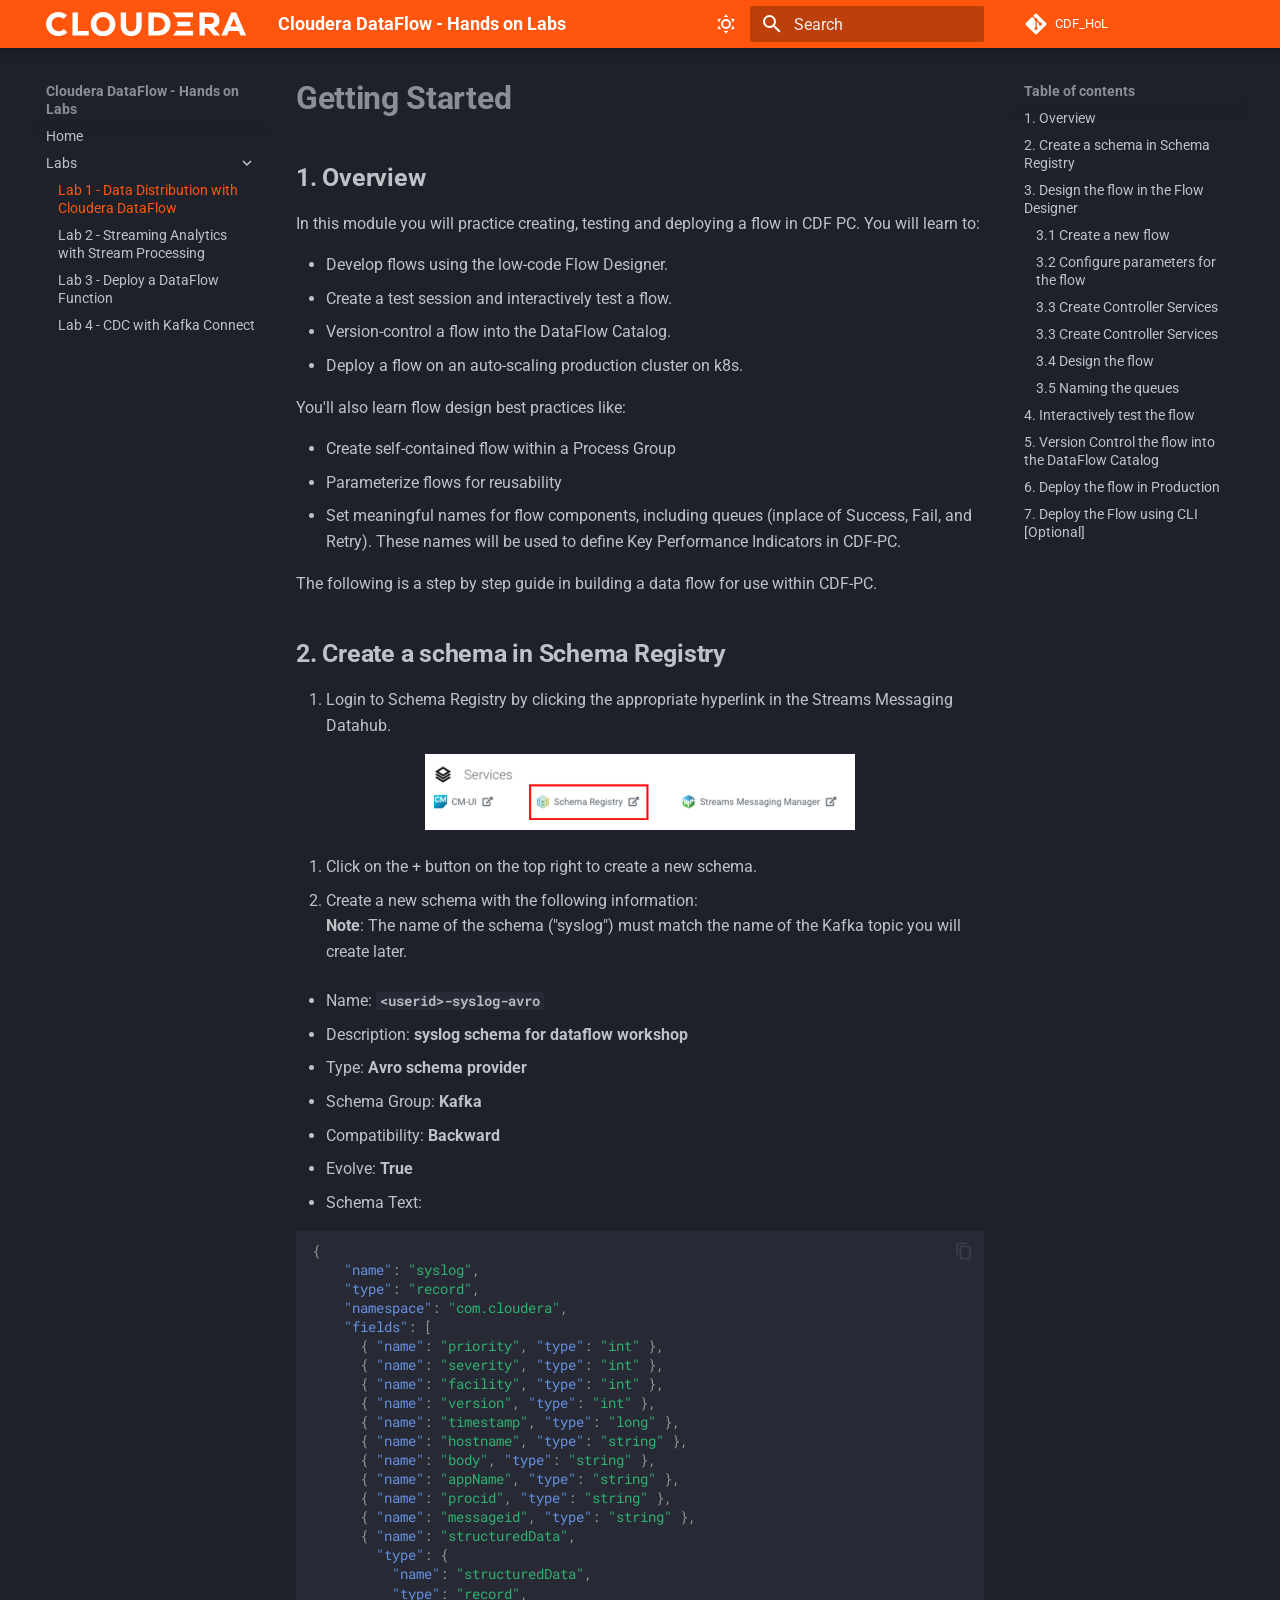
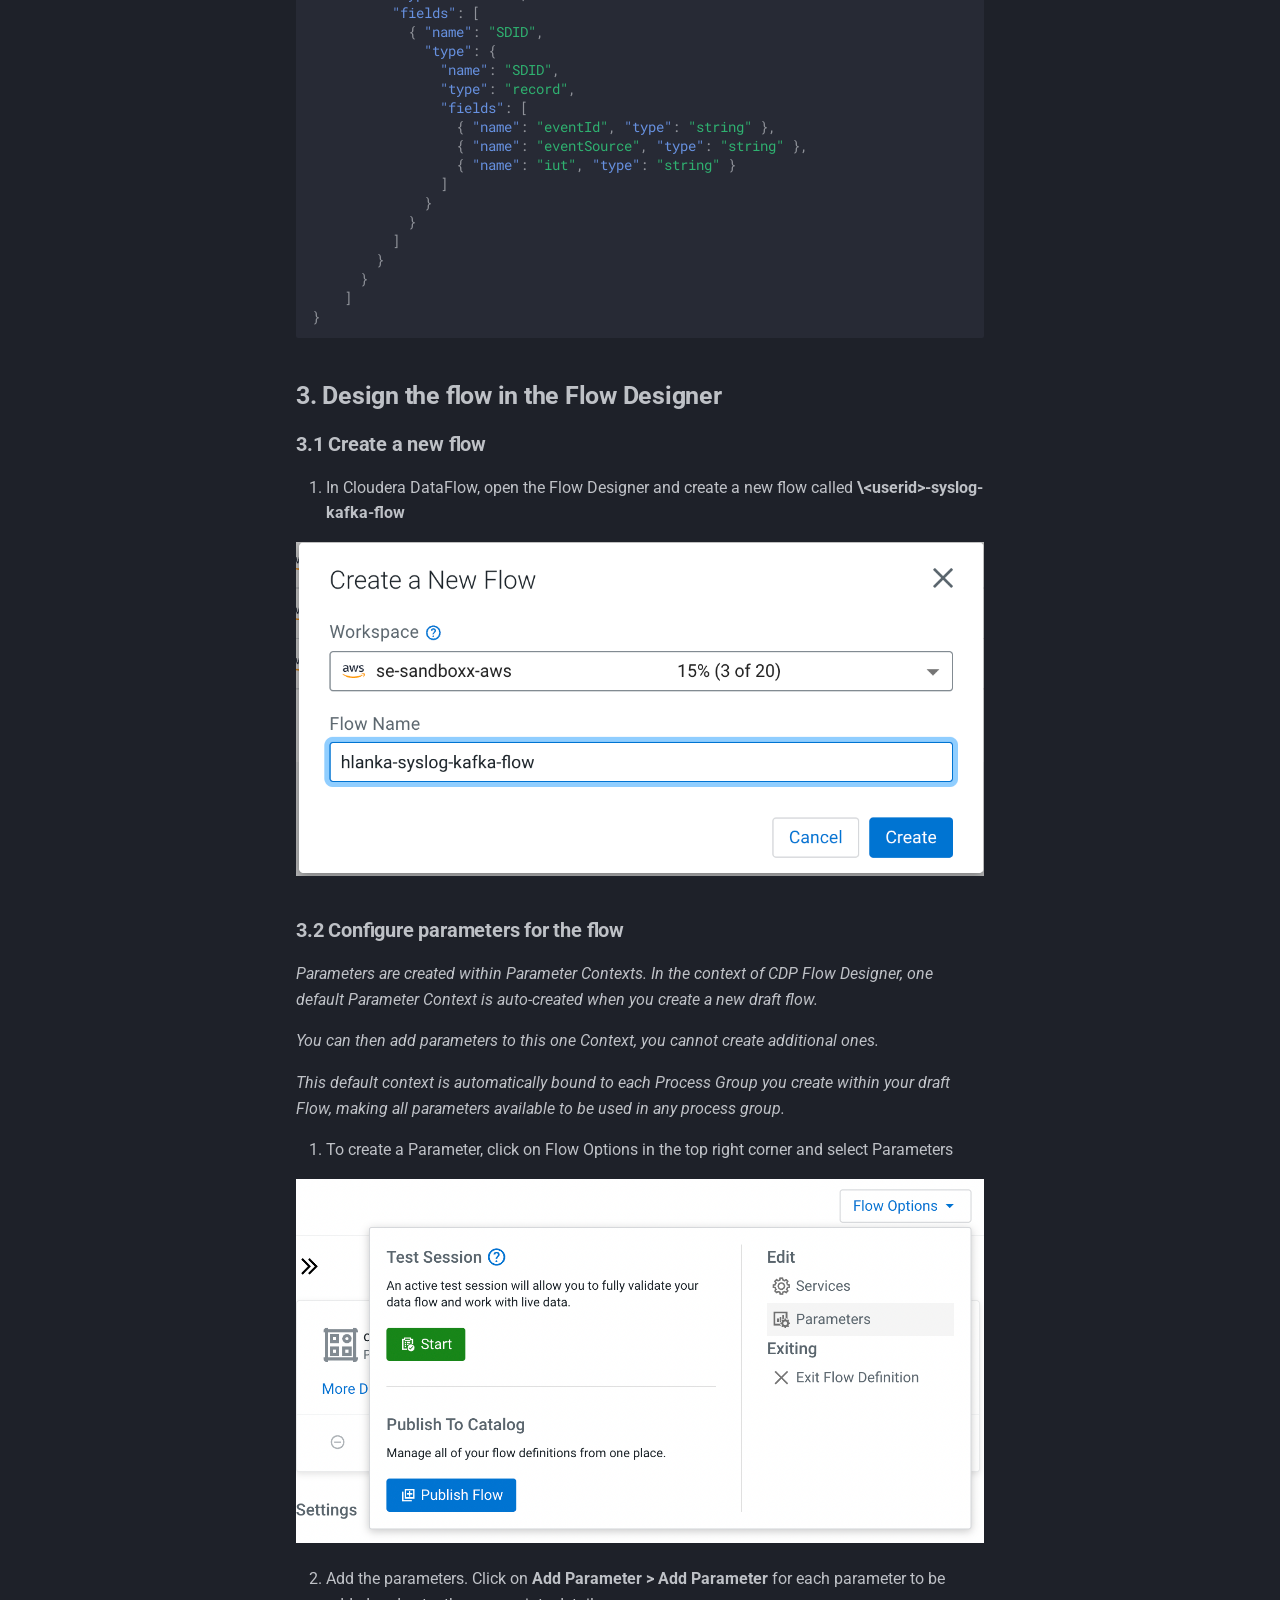
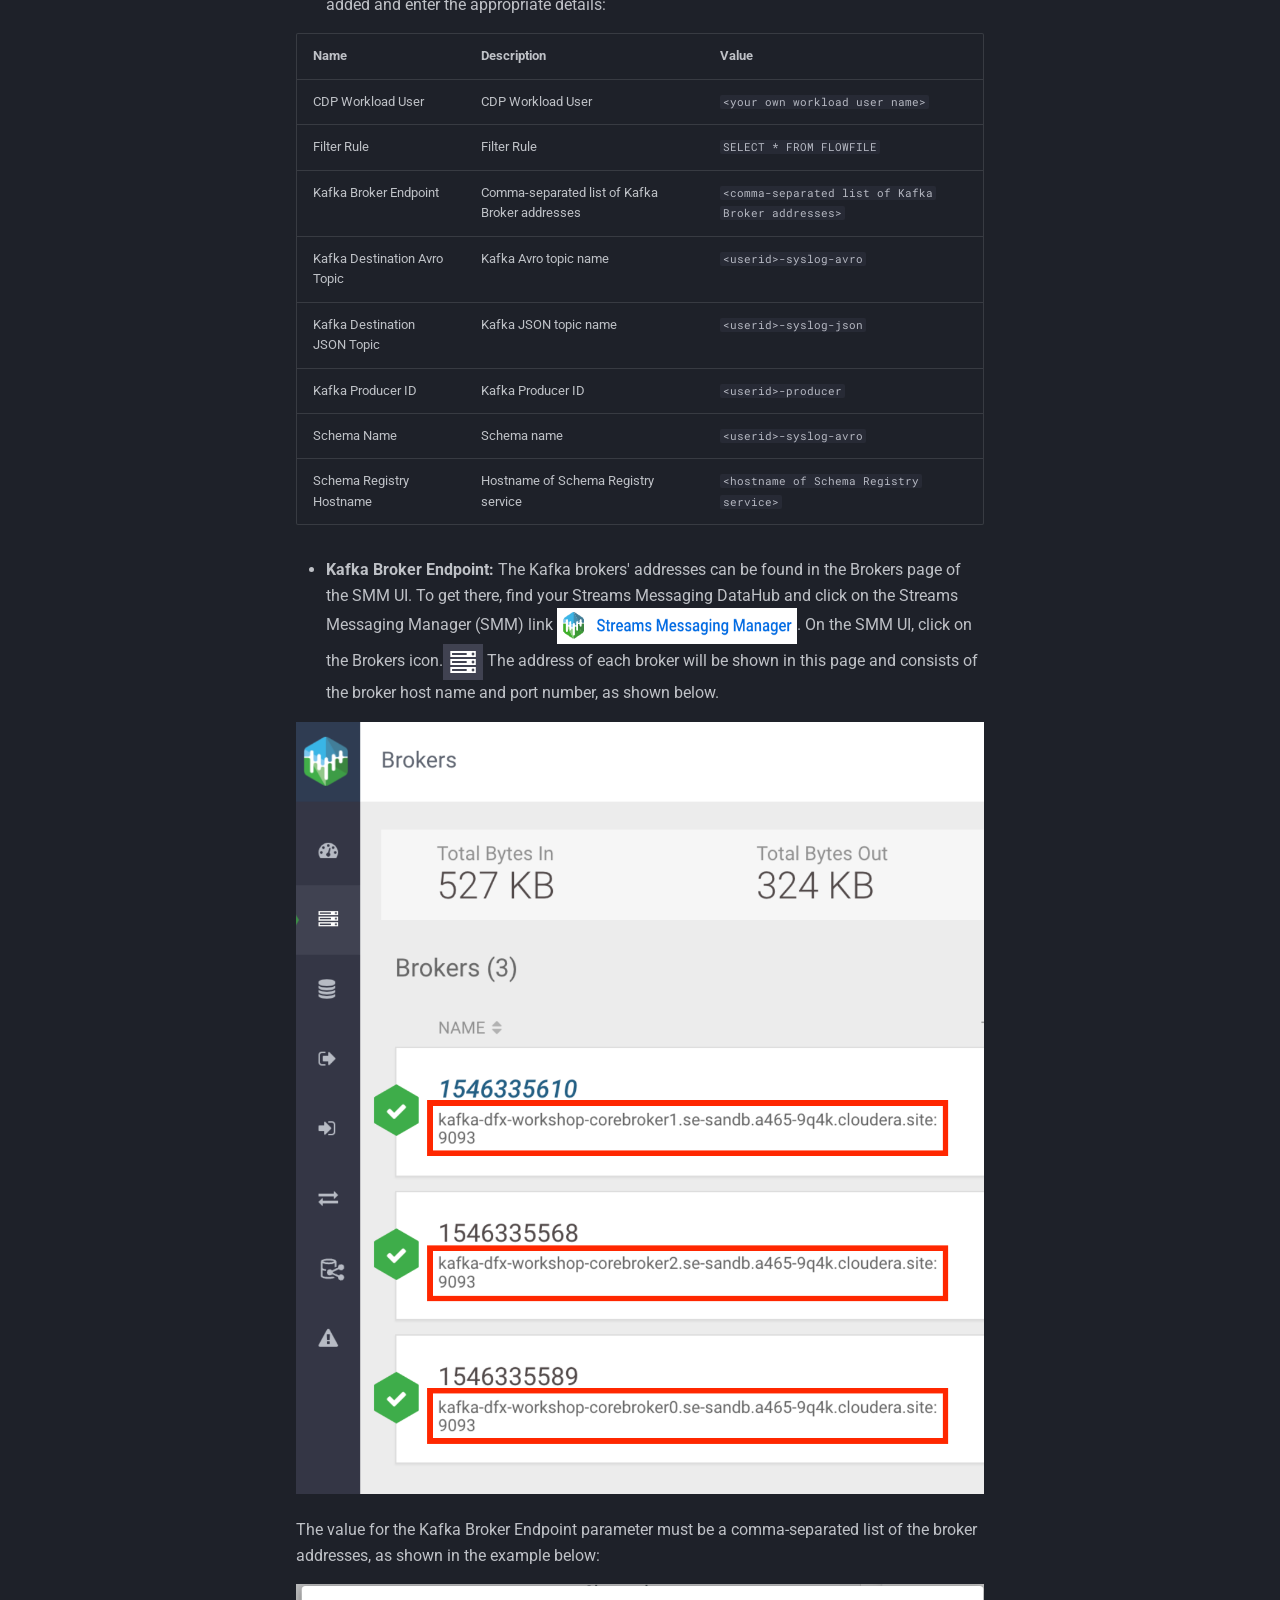
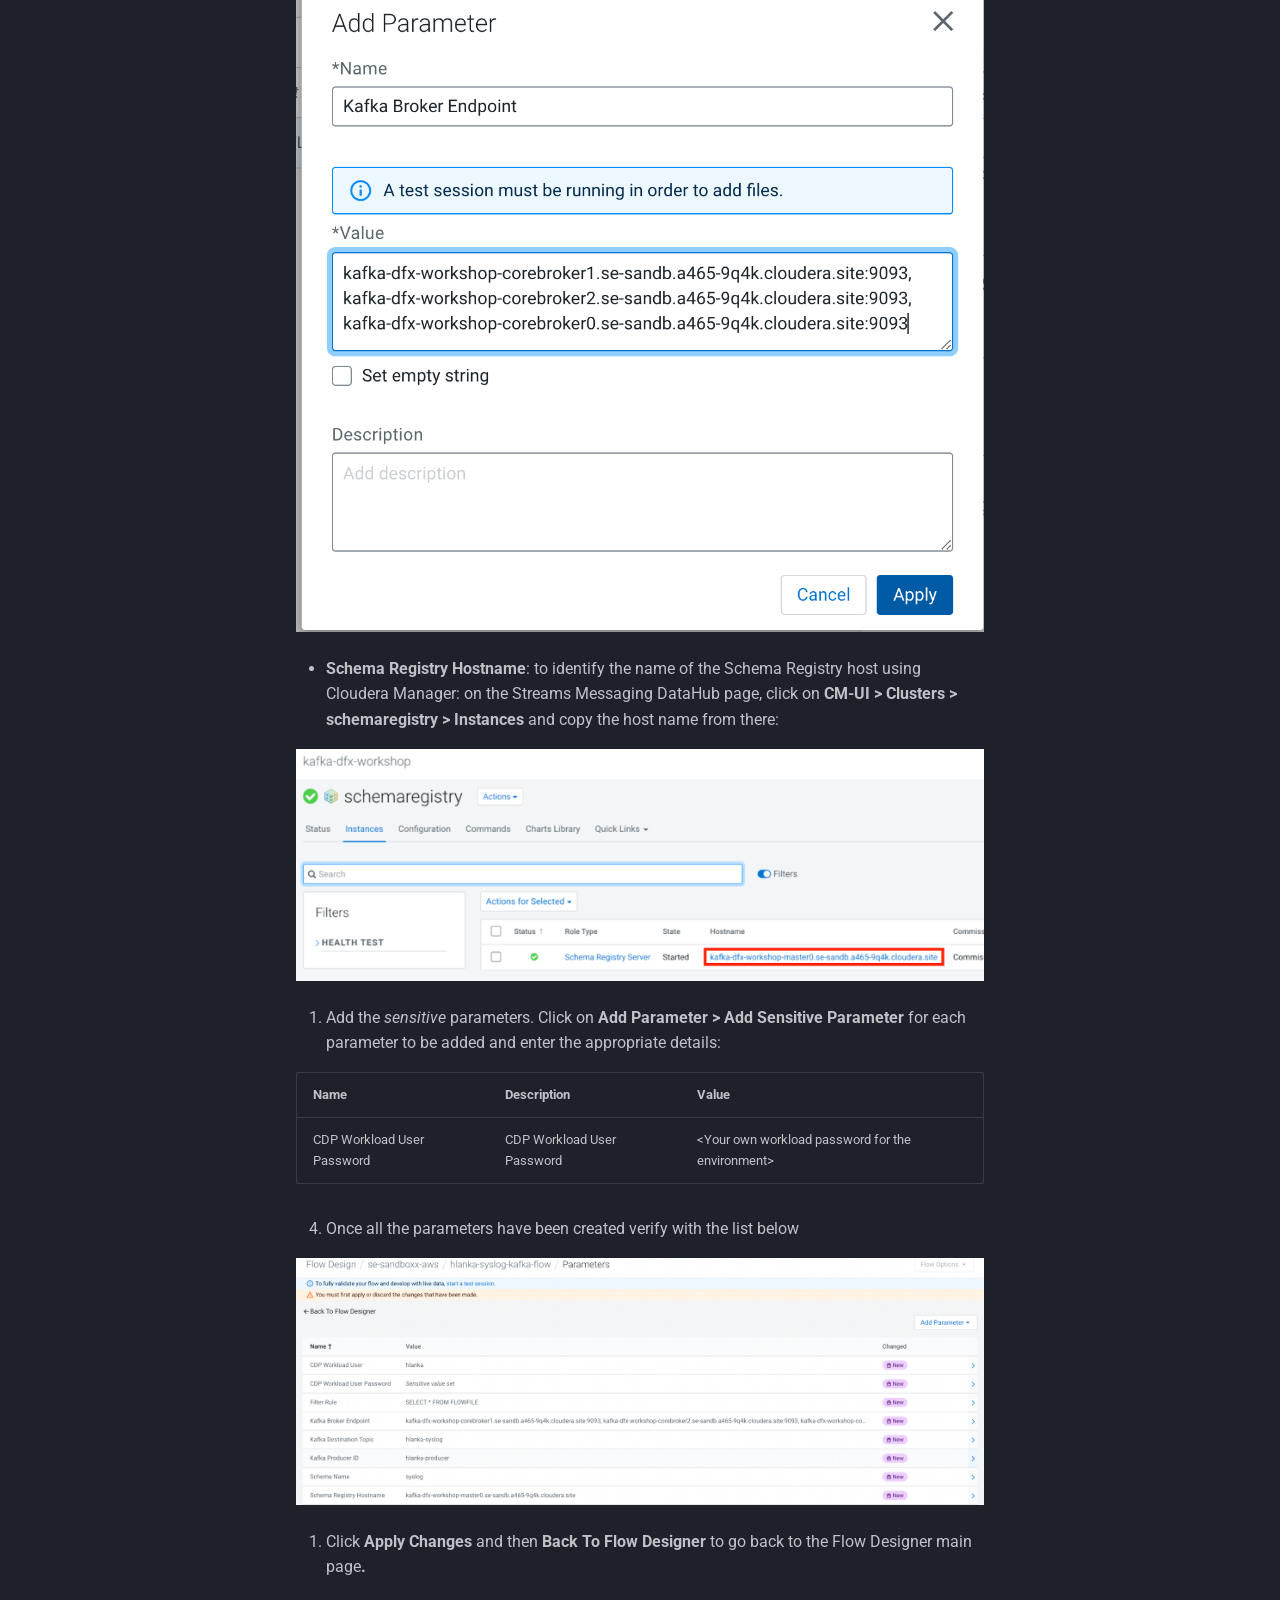
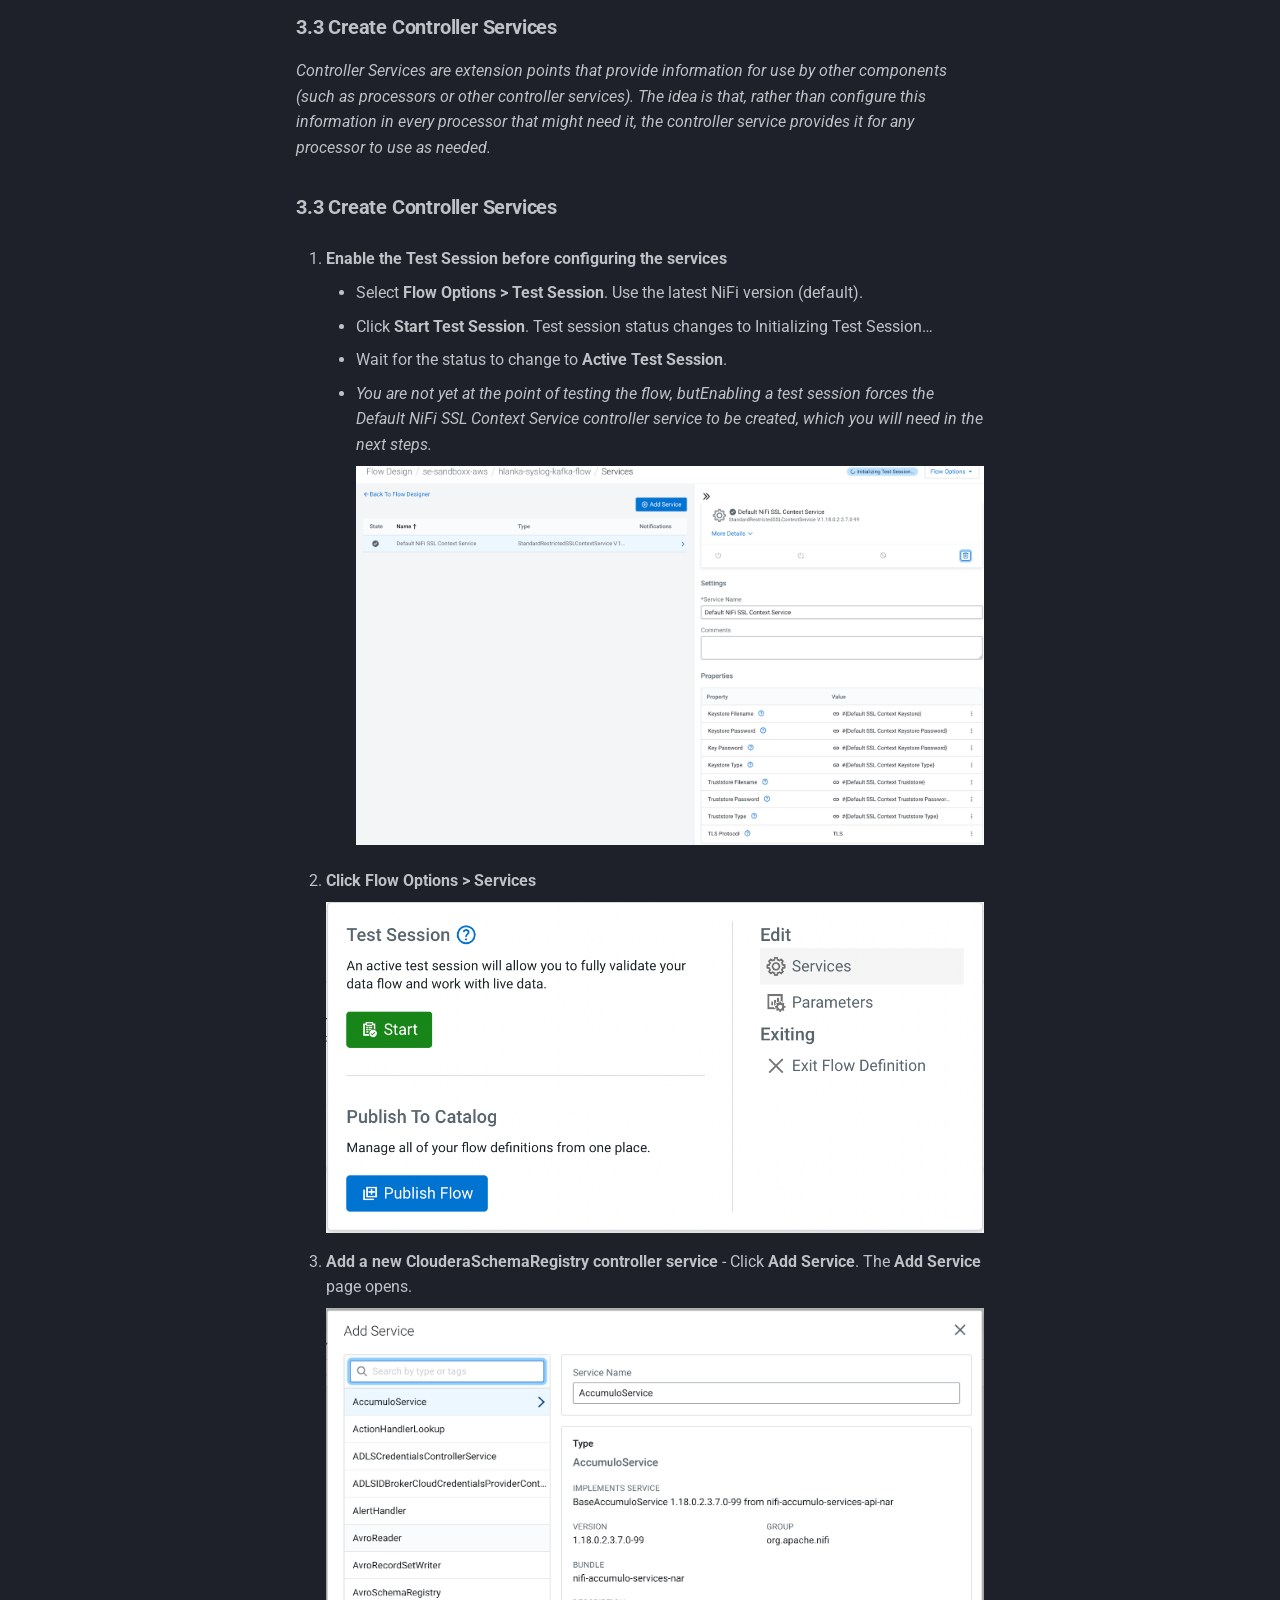
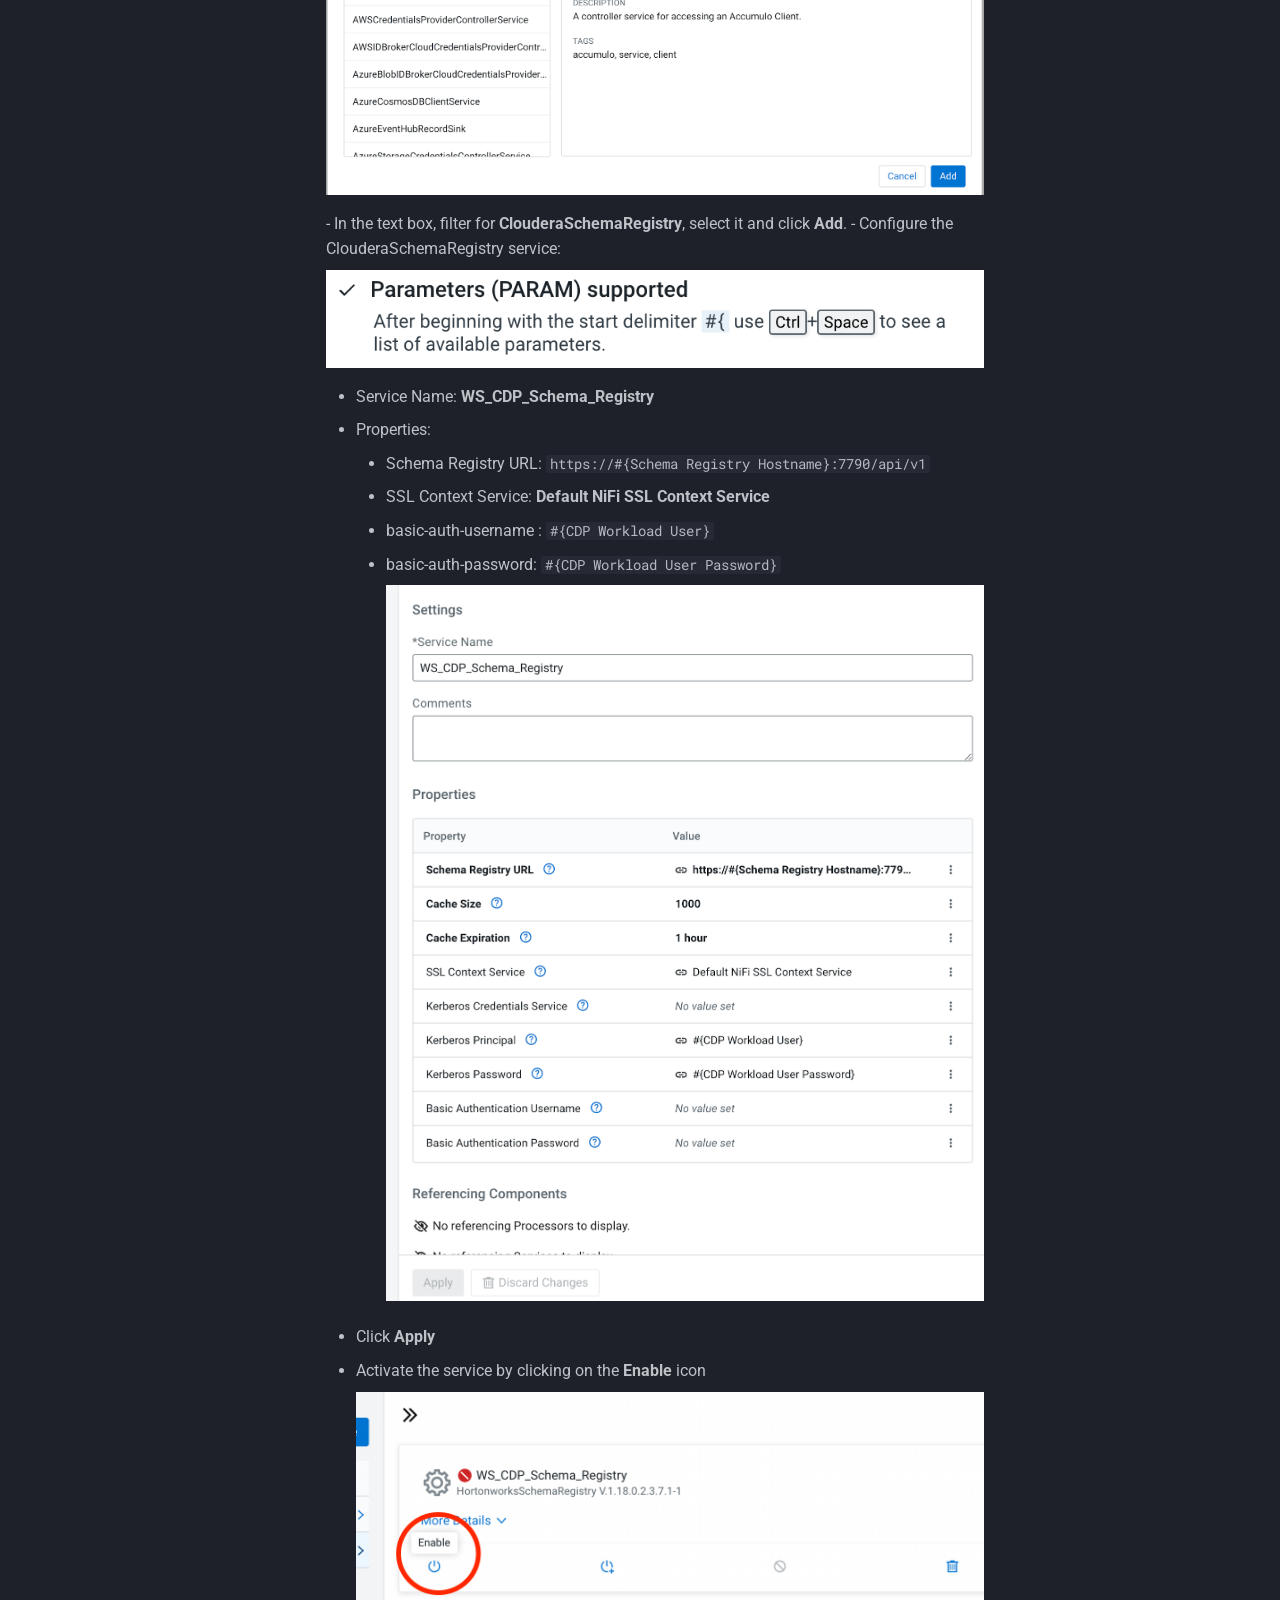
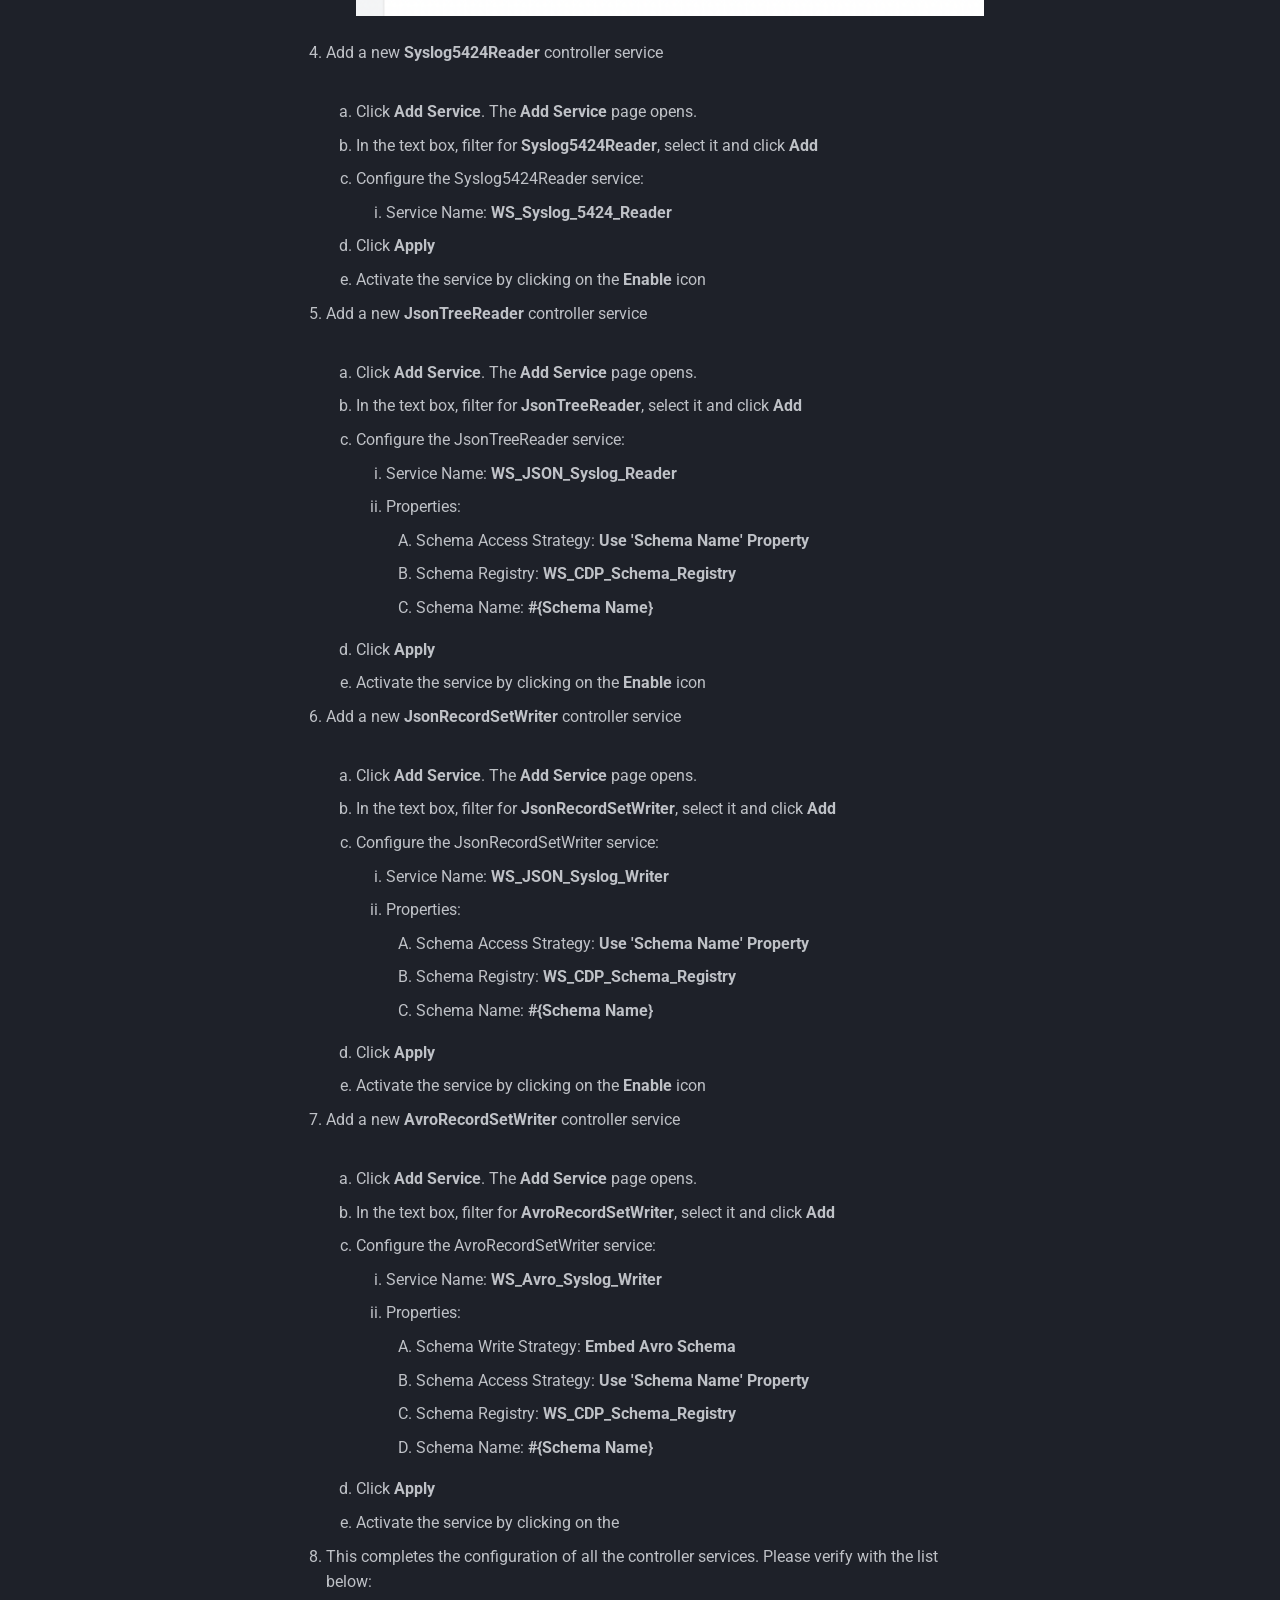
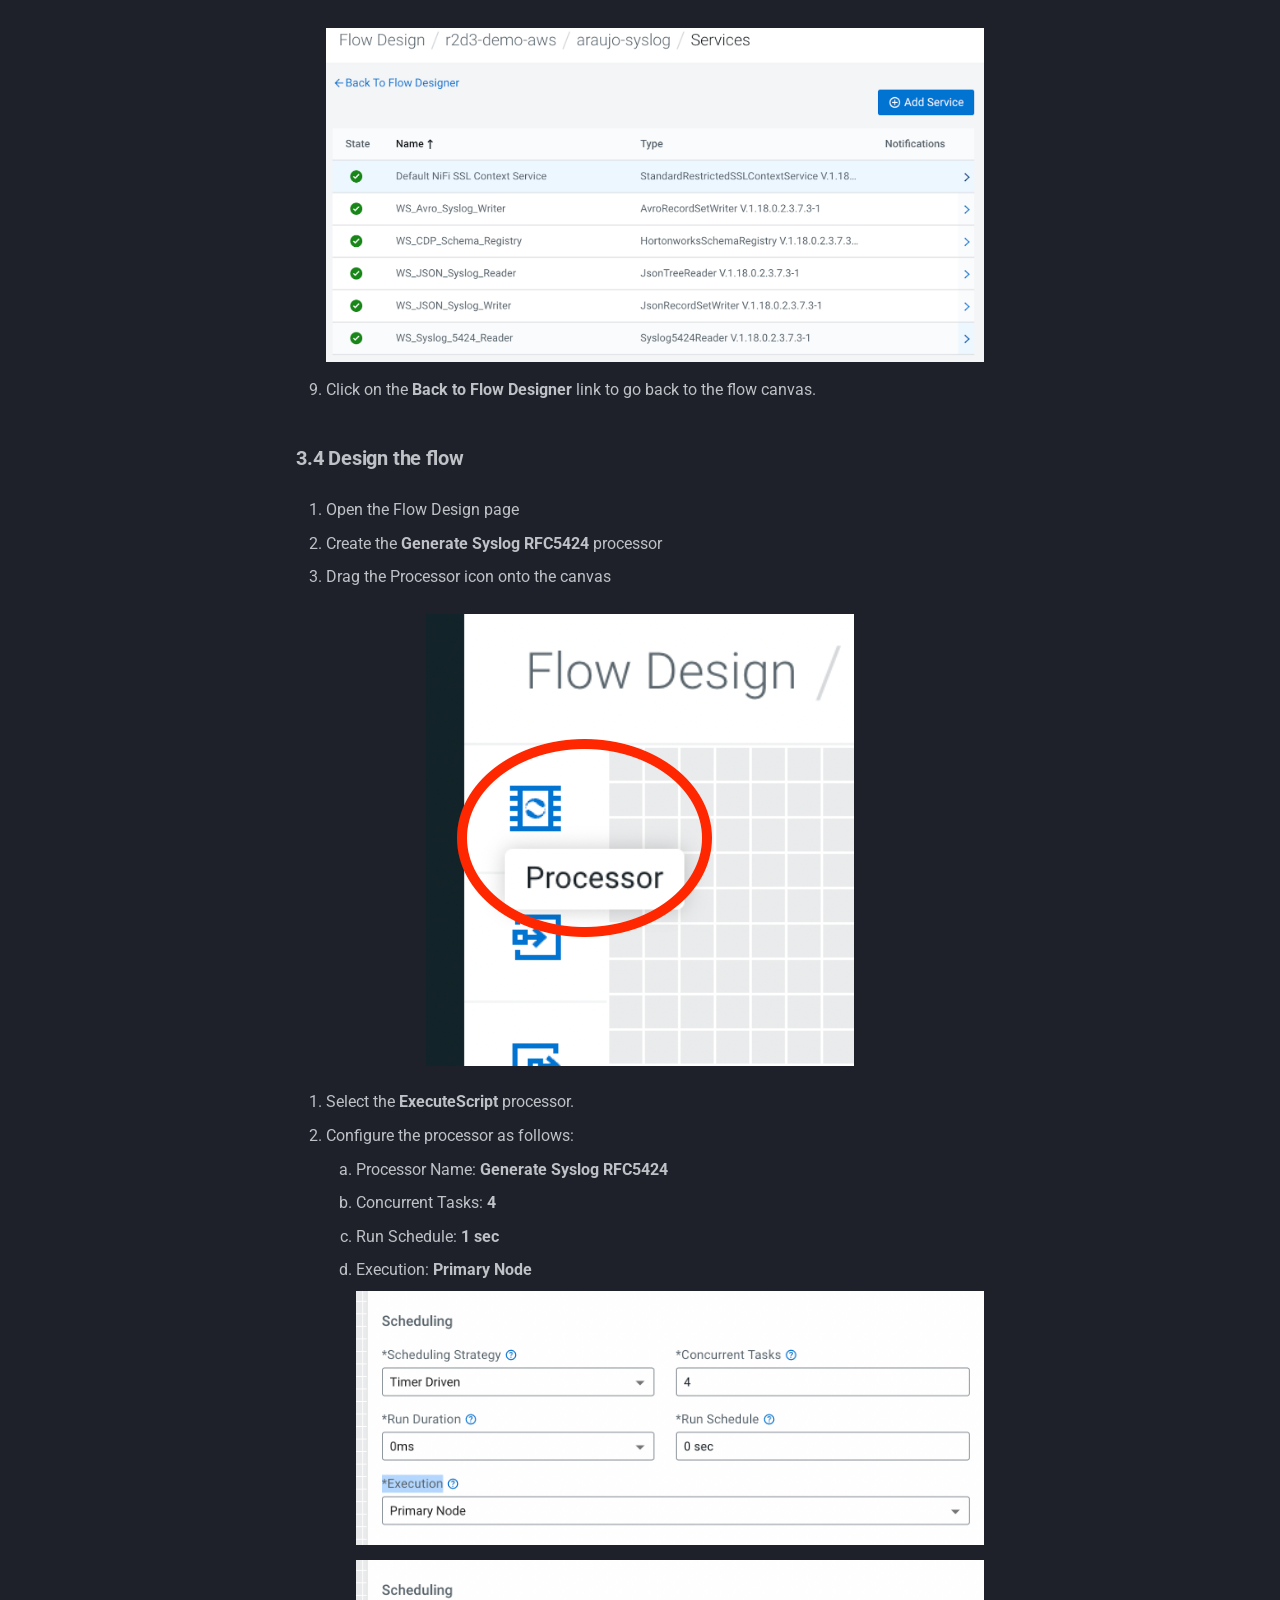
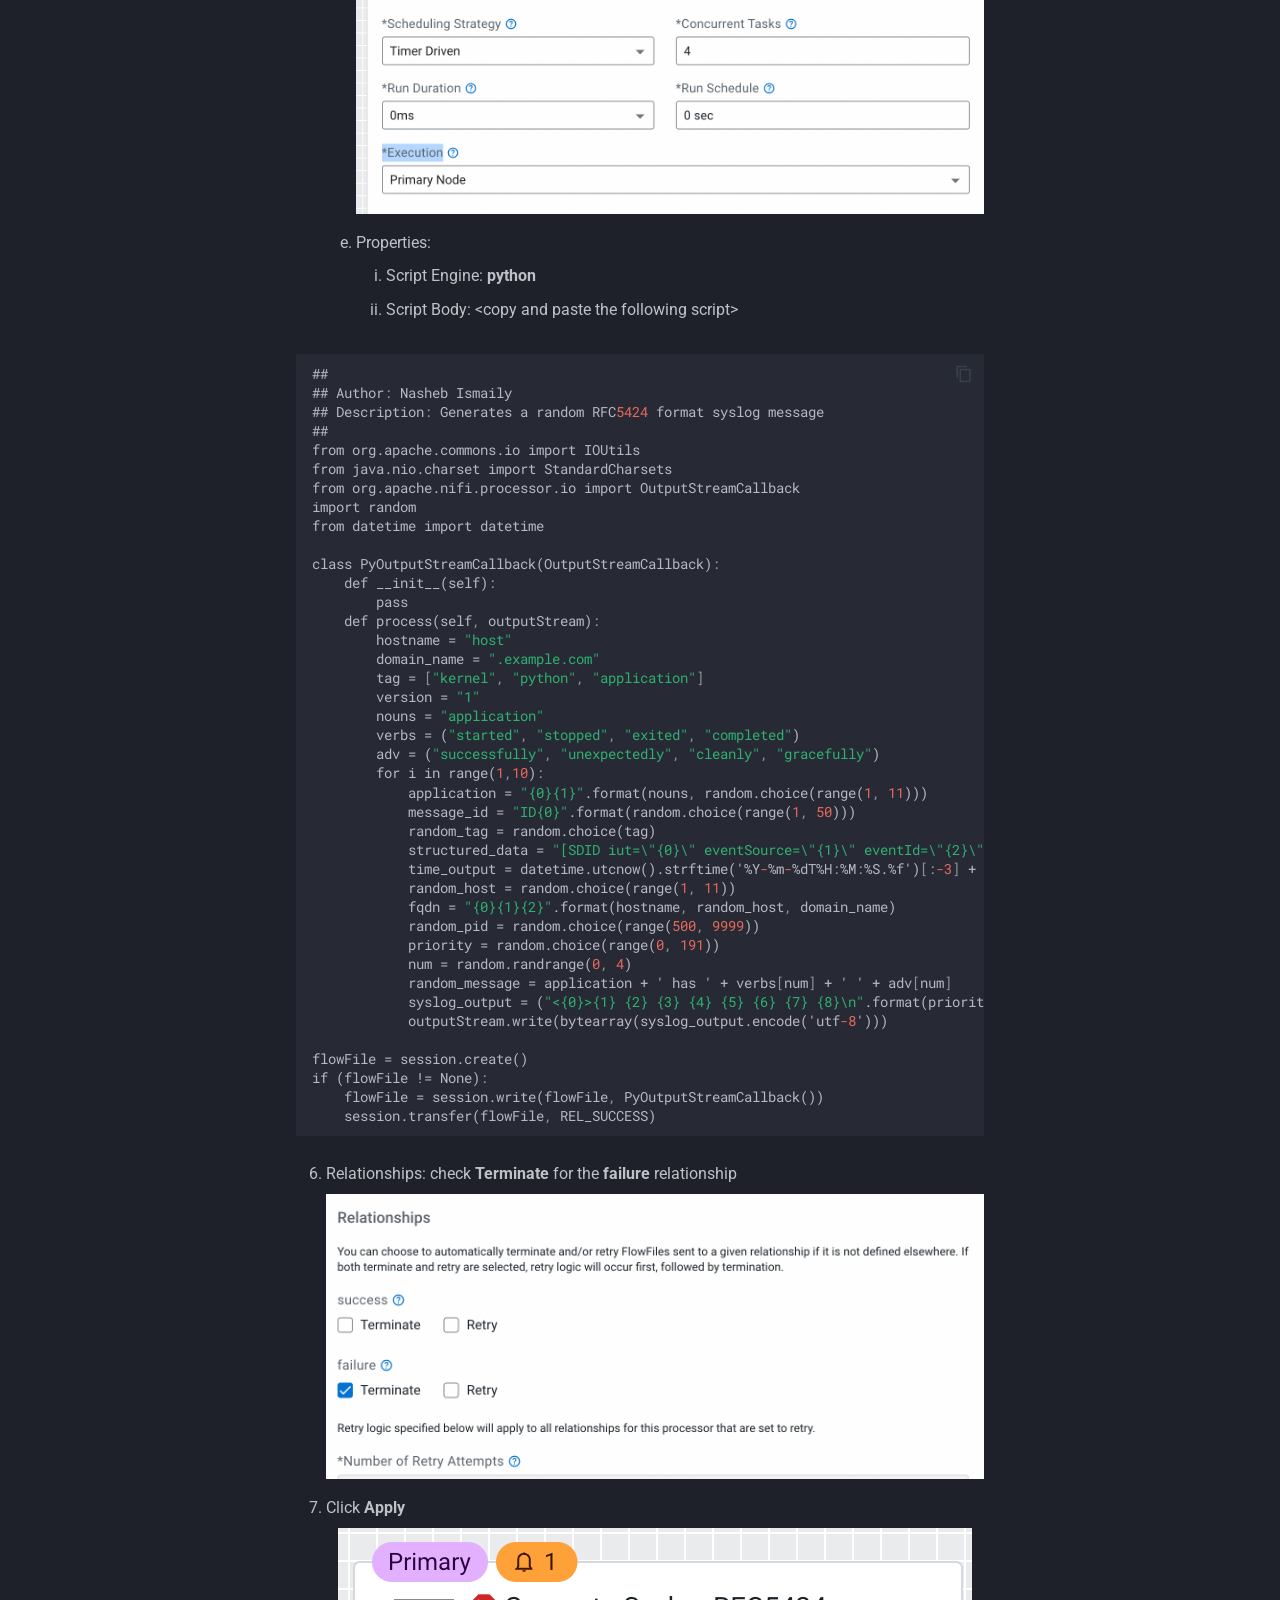
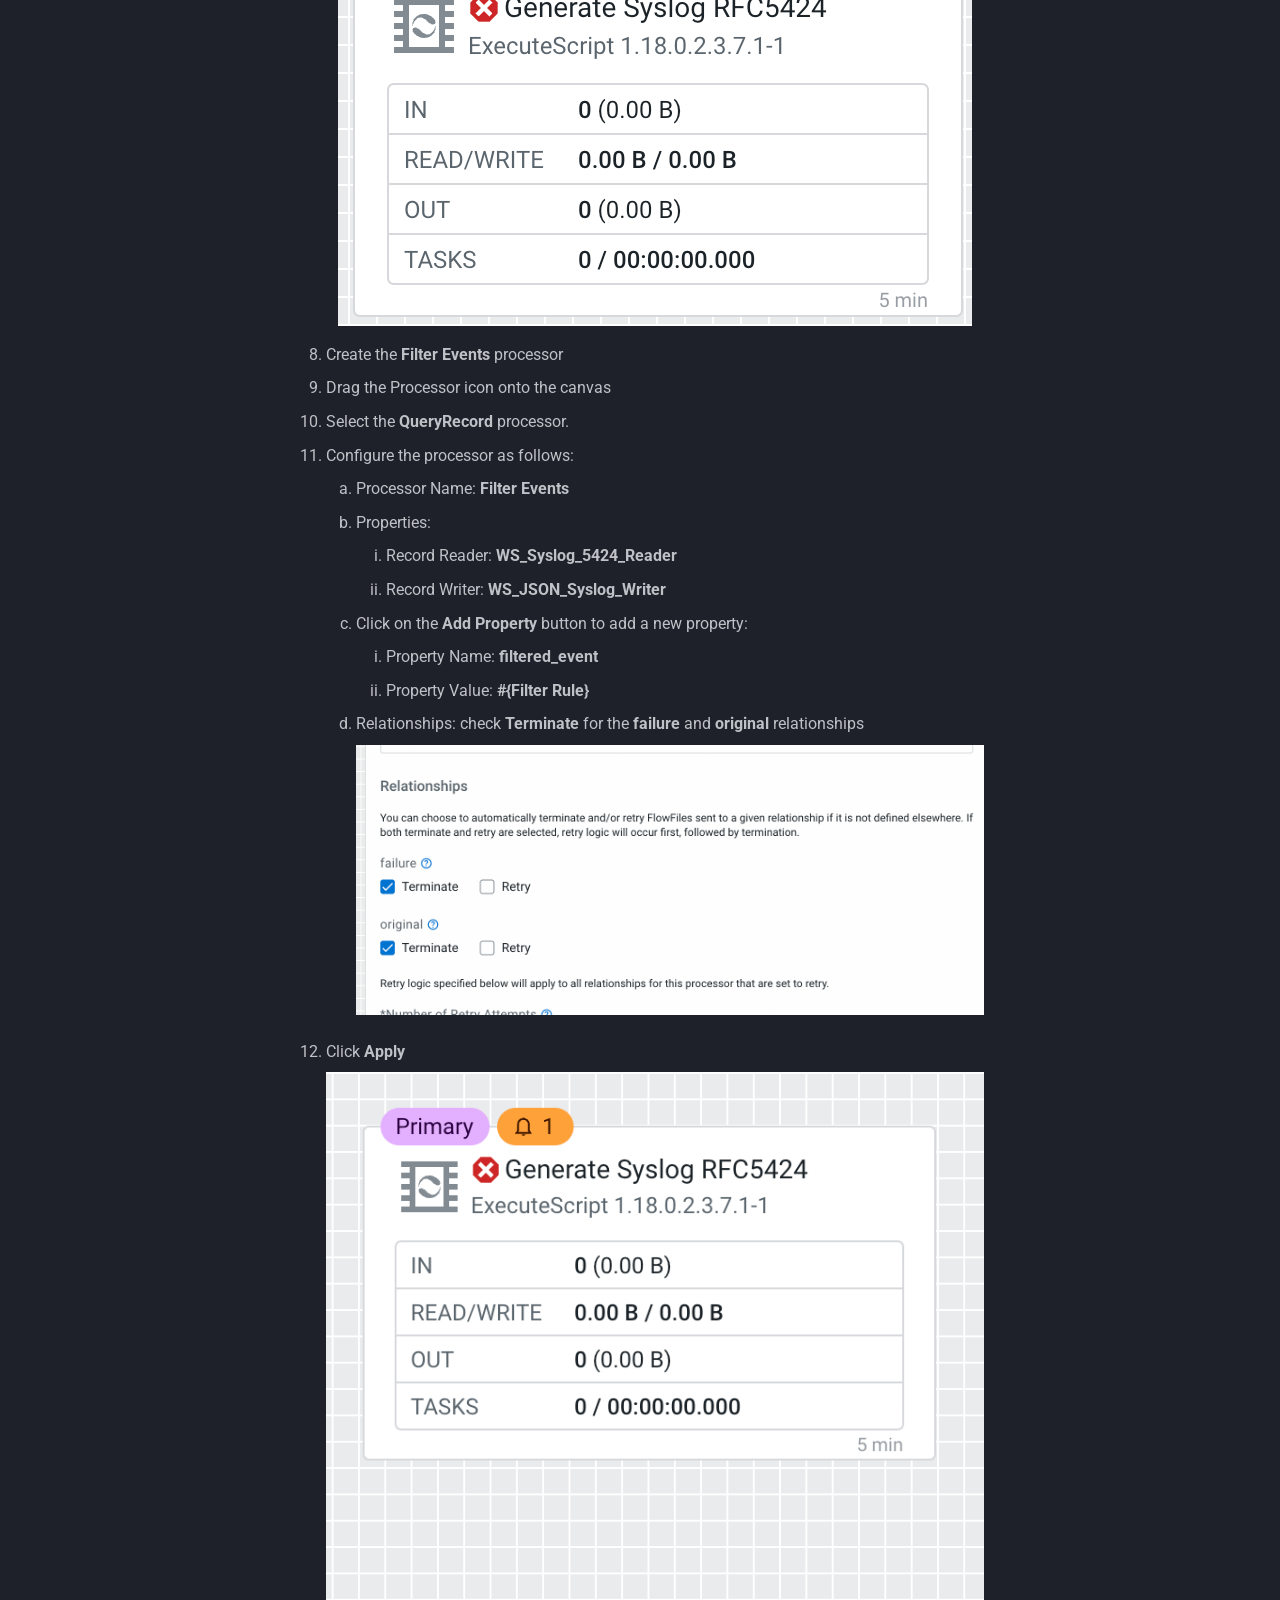
==== commit aa508109: "Deployed 7646753 with MkDocs version: 1.6.1" ====
--- a/labs/lab1/index.html
+++ b/labs/lab1/index.html
@@ -85,7 +85,7 @@
     <div data-md-component="skip">
       
         
-        <a href="#primeiros-passos" class="md-skip">
+        <a href="#getting-started" class="md-skip">
           Skip to content
         </a>
       
@@ -401,10 +401,10 @@
     <ul class="md-nav__list" data-md-component="toc" data-md-scrollfix>
       
         <li class="md-nav__item">
-  <a href="#1-visao-geral" class="md-nav__link">
-    <span class="md-ellipsis">
-      
-        1. Visão Geral
+  <a href="#1-overview" class="md-nav__link">
+    <span class="md-ellipsis">
+      
+        1. Overview
       
     </span>
   </a>
@@ -412,10 +412,10 @@
 </li>
       
         <li class="md-nav__item">
-  <a href="#2-criar-um-esquema-no-schema-registry" class="md-nav__link">
-    <span class="md-ellipsis">
-      
-        2. Criar um esquema no Schema Registry
+  <a href="#2-create-a-schema-in-schema-registry" class="md-nav__link">
+    <span class="md-ellipsis">
+      
+        2. Create a schema in Schema Registry
       
     </span>
   </a>
@@ -423,22 +423,22 @@
 </li>
       
         <li class="md-nav__item">
-  <a href="#3-projetar-o-fluxo-no-flow-designer" class="md-nav__link">
-    <span class="md-ellipsis">
-      
-        3. Projetar o fluxo no Flow Designer
-      
-    </span>
-  </a>
-  
-    <nav class="md-nav" aria-label="3. Projetar o fluxo no Flow Designer">
+  <a href="#3-design-the-flow-in-the-flow-designer" class="md-nav__link">
+    <span class="md-ellipsis">
+      
+        3. Design the flow in the Flow Designer
+      
+    </span>
+  </a>
+  
+    <nav class="md-nav" aria-label="3. Design the flow in the Flow Designer">
       <ul class="md-nav__list">
         
           <li class="md-nav__item">
-  <a href="#31-criar-um-novo-fluxo" class="md-nav__link">
-    <span class="md-ellipsis">
-      
-        3.1 Criar um novo fluxo
+  <a href="#31-create-a-new-flow" class="md-nav__link">
+    <span class="md-ellipsis">
+      
+        3.1 Create a new flow
       
     </span>
   </a>
@@ -446,10 +446,10 @@
 </li>
         
           <li class="md-nav__item">
-  <a href="#32-configurar-parametros-para-o-fluxo" class="md-nav__link">
-    <span class="md-ellipsis">
-      
-        3.2 Configurar parâmetros para o fluxo
+  <a href="#32-configure-parameters-for-the-flow" class="md-nav__link">
+    <span class="md-ellipsis">
+      
+        3.2 Configure parameters for the flow
       
     </span>
   </a>
@@ -457,10 +457,10 @@
 </li>
         
           <li class="md-nav__item">
-  <a href="#33-criar-controller-services" class="md-nav__link">
-    <span class="md-ellipsis">
-      
-        3.3 Criar Controller Services
+  <a href="#33-create-controller-services" class="md-nav__link">
+    <span class="md-ellipsis">
+      
+        3.3 Create Controller Services
       
     </span>
   </a>
@@ -468,10 +468,10 @@
 </li>
         
           <li class="md-nav__item">
-  <a href="#33-criar-controller-services_1" class="md-nav__link">
-    <span class="md-ellipsis">
-      
-        3.3 Criar Controller Services
+  <a href="#33-create-controller-services_1" class="md-nav__link">
+    <span class="md-ellipsis">
+      
+        3.3 Create Controller Services
       
     </span>
   </a>
@@ -479,10 +479,10 @@
 </li>
         
           <li class="md-nav__item">
-  <a href="#34-desenhar-o-fluxo" class="md-nav__link">
-    <span class="md-ellipsis">
-      
-        3.4 Desenhar o fluxo
+  <a href="#34-design-the-flow" class="md-nav__link">
+    <span class="md-ellipsis">
+      
+        3.4 Design the flow
       
     </span>
   </a>
@@ -539,10 +539,10 @@
 </li>
       
         <li class="md-nav__item">
-  <a href="#7-deploy-the-flow-using-cli" class="md-nav__link">
-    <span class="md-ellipsis">
-      
-        7. Deploy the Flow using CLI
+  <a href="#7-deploy-the-flow-using-cli-optional" class="md-nav__link">
+    <span class="md-ellipsis">
+      
+        7. Deploy the Flow using CLI [Optional]
       
     </span>
   </a>
@@ -676,10 +676,10 @@
     <ul class="md-nav__list" data-md-component="toc" data-md-scrollfix>
       
         <li class="md-nav__item">
-  <a href="#1-visao-geral" class="md-nav__link">
-    <span class="md-ellipsis">
-      
-        1. Visão Geral
+  <a href="#1-overview" class="md-nav__link">
+    <span class="md-ellipsis">
+      
+        1. Overview
       
     </span>
   </a>
@@ -687,10 +687,10 @@
 </li>
       
         <li class="md-nav__item">
-  <a href="#2-criar-um-esquema-no-schema-registry" class="md-nav__link">
-    <span class="md-ellipsis">
-      
-        2. Criar um esquema no Schema Registry
+  <a href="#2-create-a-schema-in-schema-registry" class="md-nav__link">
+    <span class="md-ellipsis">
+      
+        2. Create a schema in Schema Registry
       
     </span>
   </a>
@@ -698,22 +698,22 @@
 </li>
       
         <li class="md-nav__item">
-  <a href="#3-projetar-o-fluxo-no-flow-designer" class="md-nav__link">
-    <span class="md-ellipsis">
-      
-        3. Projetar o fluxo no Flow Designer
-      
-    </span>
-  </a>
-  
-    <nav class="md-nav" aria-label="3. Projetar o fluxo no Flow Designer">
+  <a href="#3-design-the-flow-in-the-flow-designer" class="md-nav__link">
+    <span class="md-ellipsis">
+      
+        3. Design the flow in the Flow Designer
+      
+    </span>
+  </a>
+  
+    <nav class="md-nav" aria-label="3. Design the flow in the Flow Designer">
       <ul class="md-nav__list">
         
           <li class="md-nav__item">
-  <a href="#31-criar-um-novo-fluxo" class="md-nav__link">
-    <span class="md-ellipsis">
-      
-        3.1 Criar um novo fluxo
+  <a href="#31-create-a-new-flow" class="md-nav__link">
+    <span class="md-ellipsis">
+      
+        3.1 Create a new flow
       
     </span>
   </a>
@@ -721,10 +721,10 @@
 </li>
         
           <li class="md-nav__item">
-  <a href="#32-configurar-parametros-para-o-fluxo" class="md-nav__link">
-    <span class="md-ellipsis">
-      
-        3.2 Configurar parâmetros para o fluxo
+  <a href="#32-configure-parameters-for-the-flow" class="md-nav__link">
+    <span class="md-ellipsis">
+      
+        3.2 Configure parameters for the flow
       
     </span>
   </a>
@@ -732,10 +732,10 @@
 </li>
         
           <li class="md-nav__item">
-  <a href="#33-criar-controller-services" class="md-nav__link">
-    <span class="md-ellipsis">
-      
-        3.3 Criar Controller Services
+  <a href="#33-create-controller-services" class="md-nav__link">
+    <span class="md-ellipsis">
+      
+        3.3 Create Controller Services
       
     </span>
   </a>
@@ -743,10 +743,10 @@
 </li>
         
           <li class="md-nav__item">
-  <a href="#33-criar-controller-services_1" class="md-nav__link">
-    <span class="md-ellipsis">
-      
-        3.3 Criar Controller Services
+  <a href="#33-create-controller-services_1" class="md-nav__link">
+    <span class="md-ellipsis">
+      
+        3.3 Create Controller Services
       
     </span>
   </a>
@@ -754,10 +754,10 @@
 </li>
         
           <li class="md-nav__item">
-  <a href="#34-desenhar-o-fluxo" class="md-nav__link">
-    <span class="md-ellipsis">
-      
-        3.4 Desenhar o fluxo
+  <a href="#34-design-the-flow" class="md-nav__link">
+    <span class="md-ellipsis">
+      
+        3.4 Design the flow
       
     </span>
   </a>
@@ -814,10 +814,10 @@
 </li>
       
         <li class="md-nav__item">
-  <a href="#7-deploy-the-flow-using-cli" class="md-nav__link">
-    <span class="md-ellipsis">
-      
-        7. Deploy the Flow using CLI
+  <a href="#7-deploy-the-flow-using-cli-optional" class="md-nav__link">
+    <span class="md-ellipsis">
+      
+        7. Deploy the Flow using CLI [Optional]
       
     </span>
   </a>
@@ -844,43 +844,48 @@
   
 
 
-<h1 id="primeiros-passos"><strong>Primeiros Passos</strong></h1>
-<h2 id="1-visao-geral"><strong>1. Visão Geral</strong></h2>
-<p>Neste módulo, você praticará a criação, teste e implantação de um fluxo no CDF PC. Você aprenderá a:</p>
+<h1 id="getting-started"><strong>Getting Started</strong></h1>
+<h2 id="1-overview"><strong>1. Overview</strong></h2>
+<p>In this module you will practice creating, testing and deploying a flow in CDF PC. You will learn to:</p>
 <ul>
-<li>Desenvolver fluxos usando o Flow Designer (low-code).</li>
-<li>Criar uma sessão de teste e testar um fluxo interativamente.</li>
-<li>Realizar o controle de versão de um fluxo no DataFlow Catalog.</li>
-<li>Implantar um fluxo em um cluster de produção com escalonamento automático (auto-scaling) no k8s.</li>
+<li>Develop flows using the low-code Flow Designer.  </li>
+<li>Create a test session and interactively test a flow.  </li>
+<li>Version-control a flow into the DataFlow Catalog.  </li>
+<li>Deploy a flow on an auto-scaling production cluster on k8s.</li>
 </ul>
-<p>Você também aprenderá as melhores práticas de design de fluxo, como:</p>
+<p>You'll also learn flow design best practices like:</p>
 <ul>
-<li>Criar fluxos autocontidos dentro de um Process Group.</li>
-<li>Parametrizar fluxos para reutilização.</li>
-<li>Definir nomes significativos para componentes de fluxo, incluindo filas (em vez de Success, Fail e Retry). Esses nomes serão usados para definir KPIs no CDF-PC.</li>
+<li>Create self-contained flow within a Process Group  </li>
+<li>Parameterize flows for reusability  </li>
+<li>Set meaningful names for flow components, including queues (inplace of Success, Fail, and Retry). These names will be used to define Key Performance Indicators in CDF-PC.</li>
 </ul>
-<p>O guia a seguir é um passo a passo para construir um fluxo de dados para uso dentro do CDF-PC.</p>
-<h2 id="2-criar-um-esquema-no-schema-registry"><strong>2. Criar um esquema no Schema Registry</strong></h2>
+<p>The following is a step by step guide in building a data flow for use within CDF-PC.</p>
+<h2 id="2-create-a-schema-in-schema-registry"><strong>2. Create a schema in Schema Registry</strong></h2>
 <ol>
-<li>Faça login no Schema Registry clicando no link apropriado no Streams Messaging Datahub.</li>
+<li>Login to Schema Registry by clicking the appropriate hyperlink in the Streams Messaging Datahub.</li>
 </ol>
 <p align="center">
   <a class="glightbox" data-type="image" data-width="auto" data-height="auto" href="../../assets/images/lab_images/lab1/1.12.png" data-desc-position="bottom"><img src="../../assets/images/lab_images/lab1/1.12.png" alt="Schema Registry Screenshot"></a>
 </p>
-<p>Aqui está a tradução da continuação do seu README:</p>
 <ol>
-<li>Clique no botão <strong>+</strong> no canto superior direito para criar um novo esquema (schema).</li>
-<li>Crie um novo esquema com as seguintes informações:<br>
-<strong>Nota</strong>: O nome do esquema ("syslog") deve corresponder ao nome do tópico Kafka que você criará mais tarde.  </li>
+<li>Click on the + button on the top right to create a new schema.  </li>
+<li>Create a new schema with the following information:<br>
+<strong>Note</strong>: The name of the schema ("syslog") must match the name of the Kafka topic you will create later.  </li>
 </ol>
 <ul>
-<li>Nome: <strong><code>&lt;userid&gt;-syslog-avro</code></strong></li>
-<li>Descrição: <strong>syslog schema for dataflow workshop</strong></li>
-<li>Tipo: <strong>Avro schema provider</strong>  </li>
-<li>Grupo de Esquema: <strong>Kafka</strong>  </li>
-<li>Compatibilidade: <strong>Backward</strong>  </li>
-<li>Evoluir (Evolve): <strong>True</strong>  </li>
-<li>Texto do Esquema (Schema Text):</li>
+<li>
+<p>Name: <strong><code>&lt;userid&gt;-syslog-avro</code></strong></p>
+</li>
+<li>
+<p>Description: <strong>syslog schema for dataflow workshop</strong></p>
+</li>
+<li>
+<p>Type: <strong>Avro schema provider</strong>  </p>
+</li>
+<li>Schema Group: <strong>Kafka</strong>  </li>
+<li>Compatibility: <strong>Backward</strong>  </li>
+<li>Evolve: <strong>True</strong>  </li>
+<li>Schema Text:</li>
 </ul>
 <div class="language-json highlight"><pre><span></span><code><span id="__span-0-1"><a id="__codelineno-0-1" name="__codelineno-0-1" href="#__codelineno-0-1"></a><span class="p">{</span>
 </span><span id="__span-0-2"><a id="__codelineno-0-2" name="__codelineno-0-2" href="#__codelineno-0-2"></a><span class="w">    </span><span class="nt">"name"</span><span class="p">:</span><span class="w"> </span><span class="s2">"syslog"</span><span class="p">,</span>
@@ -919,141 +924,139 @@
 </span><span id="__span-0-35"><a id="__codelineno-0-35" name="__codelineno-0-35" href="#__codelineno-0-35"></a><span class="w">    </span><span class="p">]</span>
 </span><span id="__span-0-36"><a id="__codelineno-0-36" name="__codelineno-0-36" href="#__codelineno-0-36"></a><span class="p">}</span>
 </span></code></pre></div>
-<p>Aqui está a tradução da próxima seção:</p>
-<h2 id="3-projetar-o-fluxo-no-flow-designer"><strong>3. Projetar o fluxo no Flow Designer</strong></h2>
-<h3 id="31-criar-um-novo-fluxo"><strong>3.1 Criar um novo fluxo</strong></h3>
+<h2 id="3-design-the-flow-in-the-flow-designer"><strong>3. Design the flow in the Flow Designer</strong></h2>
+<h3 id="31-create-a-new-flow"><strong>3.1 Create a new flow</strong></h3>
 <ol>
-<li>No Cloudera DataFlow, abra o Flow Designer e crie um novo fluxo chamado <strong>\&lt;userid&gt;-syslog-kafka-flow</strong></li>
+<li>In Cloudera DataFlow, open the Flow Designer and create a new flow called <strong>\&lt;userid&gt;-syslog-kafka-flow</strong>  </li>
 </ol>
 <p align="center">
   <a class="glightbox" data-type="image" data-width="auto" data-height="auto" href="../../assets/images/lab_images/lab1/3.1.png" data-desc-position="bottom"><img src="../../assets/images/lab_images/lab1/3.1.png" alt="Schema Registry Screenshot"></a>
 </p>
 
-<h3 id="32-configurar-parametros-para-o-fluxo"><strong>3.2 Configurar parâmetros para o fluxo</strong></h3>
-<p><em>Parâmetros são criados dentro de Contextos de Parâmetros. No contexto do CDP Flow Designer, um Contexto de Parâmetro padrão é criado automaticamente quando você cria um novo rascunho de fluxo.</em> </p>
-<p><em>Você pode então adicionar parâmetros a este único Contexto; não é possível criar contextos adicionais.</em> </p>
-<p><em>Este contexto padrão é vinculado automaticamente a cada Grupo de Processos que você cria dentro do seu rascunho de Fluxo, tornando todos os parâmetros disponíveis para serem usados em qualquer grupo de processos.</em></p>
+<h3 id="32-configure-parameters-for-the-flow"><strong>3.2 Configure parameters for the flow</strong></h3>
+<p><em>Parameters are created within Parameter Contexts. In the context of CDP Flow Designer, one default Parameter Context is auto-created when you create a new draft flow.</em> </p>
+<p><em>You can then add parameters to this one Context, you cannot create additional ones.</em> </p>
+<p><em>This default context is automatically bound to each Process Group you create within your draft Flow, making all parameters available to be used in any process group.</em></p>
 <ol>
-<li>Para criar um Parâmetro, clique em Flow Options no canto superior direito e selecione Parameters</li>
+<li>To create a Parameter, click on Flow Options in the top right corner and select Parameters  </li>
 </ol>
 <p align="center">
   <a class="glightbox" data-type="image" data-width="auto" data-height="auto" href="../../assets/images/lab_images/lab1/3.22.png" data-desc-position="bottom"><img src="../../assets/images/lab_images/lab1/3.22.png" alt="Schema Registry Screenshot"></a>
 </p>
 
 <ol start="2">
-<li>Adicione os parâmetros. Clique em <strong>Add Parameter &gt; Add Parameter</strong> para cada parâmetro a ser adicionado e insira os detalhes apropriados:</li>
+<li>Add the parameters. Click on <strong>Add Parameter &gt; Add Parameter</strong> for each parameter to be added and enter the appropriate details:</li>
 </ol>
 <table>
 <thead>
 <tr>
-<th>Nome</th>
-<th>Descrição</th>
-<th>Valor</th>
+<th>Name</th>
+<th>Description</th>
+<th>Value</th>
 </tr>
 </thead>
 <tbody>
 <tr>
 <td>CDP Workload User</td>
-<td>Usuário da carga de trabalho CDP</td>
-<td><code>&lt;seu próprio nome de usuário da carga de trabalho&gt;</code></td>
+<td>CDP Workload User</td>
+<td><code>&lt;your own workload user name&gt;</code></td>
 </tr>
 <tr>
 <td>Filter Rule</td>
-<td>Regra de Filtro</td>
+<td>Filter Rule</td>
 <td><code>SELECT * FROM FLOWFILE</code></td>
 </tr>
 <tr>
 <td>Kafka Broker Endpoint</td>
-<td>Lista separada por vírgulas de endereços de Brokers Kafka</td>
-<td><code>&lt;lista separada por vírgulas de endereços de Brokers Kafka&gt;</code></td>
+<td>Comma-separated list of Kafka Broker addresses</td>
+<td><code>&lt;comma-separated list of Kafka Broker addresses&gt;</code></td>
 </tr>
 <tr>
 <td>Kafka Destination Avro Topic</td>
-<td>Nome do tópico Avro do Kafka</td>
+<td>Kafka Avro topic name</td>
 <td><code>&lt;userid&gt;-syslog-avro</code></td>
 </tr>
 <tr>
 <td>Kafka Destination JSON Topic</td>
-<td>Nome do tópico JSON do Kafka</td>
+<td>Kafka JSON topic name</td>
 <td><code>&lt;userid&gt;-syslog-json</code></td>
 </tr>
 <tr>
 <td>Kafka Producer ID</td>
-<td>ID do Produtor Kafka</td>
+<td>Kafka Producer ID</td>
 <td><code>&lt;userid&gt;-producer</code></td>
 </tr>
 <tr>
 <td>Schema Name</td>
-<td>Nome do esquema</td>
+<td>Schema name</td>
 <td><code>&lt;userid&gt;-syslog-avro</code></td>
 </tr>
 <tr>
 <td>Schema Registry Hostname</td>
-<td>Hostname do serviço Schema Registry</td>
-<td><code>&lt;hostname do serviço Schema Registry&gt;</code></td>
+<td>Hostname of Schema Registry service</td>
+<td><code>&lt;hostname of Schema Registry service&gt;</code></td>
 </tr>
 </tbody>
 </table>
 <ul>
-<li><strong>Kafka Broker Endpoint:</strong> Os endereços dos brokers Kafka podem ser encontrados na página Brokers da UI do SMM. Para chegar lá, encontre o seu Streams Messaging DataHub e clique no link do Streams Messaging Manager (SMM) <a class="glightbox" data-type="image" data-width="auto" data-height="auto" href="../../assets/images/lab_images/lab1/1.32.1.png" data-desc-position="bottom"><img src="../../assets/images/lab_images/lab1/1.32.1.png" alt="Schema Registry Screenshot" style="vertical-align:middle; width:240px; height:36px;"></a>. Na UI do SMM, clique no ícone Brokers.<a class="glightbox" data-type="image" data-width="auto" data-height="auto" href="../../assets/images/lab_images/lab1/1.32.2.png" data-desc-position="bottom"><img src="../../assets/images/lab_images/lab1/1.32.2.png" alt="Schema Registry Screenshot" style="vertical-align:middle; width:40px; height:36px;"></a> O endereço de cada broker será mostrado nesta página e consiste no nome do host e no número da porta do broker, conforme mostrado abaixo.</li>
+<li><strong>Kafka Broker Endpoint:</strong> The Kafka brokers' addresses can be found in the Brokers page of the SMM UI. To get there, find your Streams Messaging DataHub and click on the Streams Messaging Manager (SMM) link <a class="glightbox" data-type="image" data-width="auto" data-height="auto" href="../../assets/images/lab_images/lab1/1.32.1.png" data-desc-position="bottom"><img src="../../assets/images/lab_images/lab1/1.32.1.png" alt="Schema Registry Screenshot" style="vertical-align:middle; width:240px; height:36px;"></a>. On the SMM UI, click on the Brokers icon.<a class="glightbox" data-type="image" data-width="auto" data-height="auto" href="../../assets/images/lab_images/lab1/1.32.2.png" data-desc-position="bottom"><img src="../../assets/images/lab_images/lab1/1.32.2.png" alt="Schema Registry Screenshot" style="vertical-align:middle; width:40px; height:36px;"></a>  The address of each broker will be shown in this page and consists of the broker host name and port number, as shown below.</li>
 </ul>
 <p align="center">
   <a class="glightbox" data-type="image" data-width="auto" data-height="auto" href="../../assets/images/lab_images/lab1/1.32.7.png" data-desc-position="bottom"><img src="../../assets/images/lab_images/lab1/1.32.7.png" alt="Schema Registry Screenshot"></a>
 </p>
 
-<div class="language-text highlight"><pre><span></span><code>O valor para o parâmetro Kafka Broker Endpoint deve ser uma lista separada por vírgulas dos endereços dos brokers, conforme mostrado no exemplo abaixo:
-</code></pre></div>
+<p>The value for the Kafka Broker Endpoint parameter must be a comma-separated list of the broker addresses, as shown in the example below:  </p>
 <p align="center">
   <a class="glightbox" data-type="image" data-width="auto" data-height="auto" href="../../assets/images/lab_images/lab1/1.32.8.png" data-desc-position="bottom"><img src="../../assets/images/lab_images/lab1/1.32.8.png" alt="Schema Registry Screenshot"></a>
 </p>
 
 <ul>
-<li><strong>Schema Registry Hostname</strong>: para identificar o nome do host do Schema Registry usando o Cloudera Manager: na página do Streams Messaging DataHub, clique em <strong>CM-UI &gt; Clusters &gt; schemaregistry &gt; Instances</strong> e copie o nome do host de lá:</li>
+<li><strong>Schema Registry Hostname</strong>: to identify the name of the Schema Registry host using Cloudera Manager: on the Streams Messaging DataHub page, click on <strong>CM-UI &gt; Clusters &gt; schemaregistry &gt; Instances</strong> and copy the host name from there:  </li>
 </ul>
 <p align="center">
   <a class="glightbox" data-type="image" data-width="auto" data-height="auto" href="../../assets/images/lab_images/lab1/1.32.9.png" data-desc-position="bottom"><img src="../../assets/images/lab_images/lab1/1.32.9.png" alt="Schema Registry Screenshot"></a>
 </p>
 
 <ol>
-<li>Adicione os parâmetros <em>sensíveis</em>. Clique em <strong>Add Parameter &gt; Add Sensitive Parameter</strong> para cada parâmetro a ser adicionado e insira os detalhes apropriados:</li>
+<li>Add the <em>sensitive</em> parameters. Click on <strong>Add Parameter &gt; Add Sensitive Parameter</strong> for each parameter to be added and enter the appropriate details:</li>
 </ol>
 <table>
 <thead>
 <tr>
-<th style="text-align: left;">Nome</th>
-<th style="text-align: left;">Descrição</th>
-<th style="text-align: left;">Valor</th>
+<th style="text-align: left;">Name</th>
+<th style="text-align: left;">Description</th>
+<th style="text-align: left;">Value</th>
 </tr>
 </thead>
 <tbody>
 <tr>
 <td style="text-align: left;">CDP Workload User Password</td>
-<td style="text-align: left;">Senha do usuário da carga de trabalho CDP</td>
-<td style="text-align: left;">&lt;sua própria senha da carga de trabalho para o ambiente&gt;</td>
+<td style="text-align: left;">CDP Workload User Password</td>
+<td style="text-align: left;">&lt;Your own workload password for the environment&gt;</td>
 </tr>
 </tbody>
 </table>
 <ol start="4">
-<li>Depois que todos os parâmetros forem criados, verifique com a lista abaixo</li>
+<li>Once all the parameters have been created verify with the list below</li>
 </ol>
 <p align="center">
   <a class="glightbox" data-type="image" data-width="auto" data-height="auto" href="../../assets/images/lab_images/lab1/1.32.11.png" data-desc-position="bottom"><img src="../../assets/images/lab_images/lab1/1.32.11.png" alt="Schema Registry Screenshot"></a>
 </p>
 
 <ol>
-<li>Clique em <strong>Apply Changes</strong> e depois em <strong>Back To Flow Designer</strong> para voltar à página principal do Flow Designer<strong>.</strong></li>
-</ol>
-<h3 id="33-criar-controller-services"><strong>3.3 Criar Controller Services</strong></h3>
-<p><em>Controller Services são pontos de extensão que fornecem informações para uso por outros componentes (como processadores ou outros controller services). A ideia é que, em vez de configurar essas informações em cada processador que possa precisar delas, o controller service as fornece para qualquer processador usar conforme a necessidade.</em></p>
-<h3 id="33-criar-controller-services_1"><strong>3.3 Criar Controller Services</strong></h3>
+<li>Click <strong>Apply Changes</strong> and then <strong>Back To Flow Designer</strong> to go back to the Flow Designer main page<strong>.</strong></li>
+</ol>
+<h3 id="33-create-controller-services"><strong>3.3 Create Controller Services</strong></h3>
+<p><em>Controller Services are extension points that provide information for use by other components (such as processors or other controller services). The idea is that, rather than configure this information in every processor that might need it, the controller service provides it for any processor to use as needed.</em></p>
+<h3 id="33-create-controller-services_1"><strong>3.3 Create Controller Services</strong></h3>
 <ol>
 <li>
-<p><strong>Habilite a Test Session antes de configurar os serviços</strong></p>
+<p><strong>Enable the Test Session before configuring the services</strong></p>
 <ul>
-<li>Selecione <strong>Flow Options &gt; Test Session</strong>. Use a versão mais recente do NiFi (padrão).</li>
-<li>Clique em <strong>Start Test Session</strong>. O status da sessão de teste muda para Initializing Test Session…</li>
-<li>Aguarde até que o status mude para <strong>Active Test Session</strong>.</li>
-<li><em>Você ainda não está no ponto de testar o fluxo, mas habilitar uma sessão de teste força a criação do controller service Default NiFi SSL Context Service, do qual você precisará nos próximos passos.</em>
+<li>Select <strong>Flow Options &gt; Test Session</strong>. Use the latest NiFi version (default).</li>
+<li>Click <strong>Start Test Session</strong>. Test session status changes to Initializing Test Session…</li>
+<li>Wait for the status to change to <strong>Active Test Session</strong>.</li>
+<li><em>You are not yet at the point of testing the flow, butEnabling a test session forces the Default NiFi SSL Context Service controller service to be created, which you will need in the next steps.</em>
  <br>
 <p align="center">
      <a class="glightbox" data-type="image" data-width="auto" data-height="auto" href="../../assets/images/lab_images/lab1/3.3.1.png" data-desc-position="bottom"><img src="../../assets/images/lab_images/lab1/3.3.1.png" alt="Test Session"></a>
@@ -1062,7 +1065,7 @@
 </ul>
 </li>
 <li>
-<p><strong>Clique em Flow Options &gt; Services</strong>
+<p><strong>Click Flow Options &gt; Services</strong>
  <br>
 </p><p align="center">
      <a class="glightbox" data-type="image" data-width="auto" data-height="auto" href="../../assets/images/lab_images/lab1/3.3.2.png" data-desc-position="bottom"><img src="../../assets/images/lab_images/lab1/3.3.2.png" alt="Services Option"></a>
@@ -1070,131 +1073,143 @@
 <p></p>
 </li>
 <li>
-<p><strong>Adicione um novo controller service HortonworksSchemaRegistry</strong>
-   - Clique em <strong>Add Service</strong>. A página <strong>Add Service</strong> será aberta.
+<p><strong>Add a new ClouderaSchemaRegistry controller service</strong>
+   - Click <strong>Add Service</strong>. The <strong>Add Service</strong> page opens.
      </p><p align="center">
        <a class="glightbox" data-type="image" data-width="auto" data-height="auto" href="../../assets/images/lab_images/lab1/3.3.3.png" data-desc-position="bottom"><img src="../../assets/images/lab_images/lab1/3.3.3.png" alt="Add Service"></a>
      </p>
-   - Na caixa de texto, filtre por <strong>HortonworksSchemaRegistry</strong>, selecione-o e clique em <strong>Add</strong>.
-   - Configure o serviço HortonworksSchemaRegistry:
+   - In the text box, filter for <strong>ClouderaSchemaRegistry</strong>, select it and click <strong>Add</strong>.
+   - Configure the ClouderaSchemaRegistry service:
      <p align="center">
        <a class="glightbox" data-type="image" data-width="auto" data-height="auto" href="../../assets/images/lab_images/lab1/3.3.4.png" data-desc-position="bottom"><img src="../../assets/images/lab_images/lab1/3.3.4.png" alt="Schema Registry Properties"></a>
      </p><p></p>
 <ul>
 <li>Service Name: <strong>WS_CDP_Schema_Registry</strong></li>
-<li>Propriedades:<ul>
+<li>Properties:<ul>
 <li>Schema Registry URL: <code>https://#{Schema Registry Hostname}:7790/api/v1</code></li>
 <li>SSL Context Service: <strong>Default NiFi SSL Context Service</strong></li>
-<li>Kerberos Principal: <code>#{CDP Workload User}</code></li>
-<li>Kerberos Password: <code>#{CDP Workload User Password}</code>
+<li>basic-auth-username : <code>#{CDP Workload User}</code></li>
+<li>basic-auth-password: <code>#{CDP Workload User Password}</code>
  <p align="center">
    <a class="glightbox" data-type="image" data-width="auto" data-height="auto" href="../../assets/images/lab_images/lab1/3.3.5.png" data-desc-position="bottom"><img src="../../assets/images/lab_images/lab1/3.3.5.png" alt="Schema Registry Properties"></a>
  </p></li>
 </ul>
 </li>
-<li>Clique em <strong>Apply</strong></li>
-<li>Ative o serviço clicando em <strong>Enable</strong>
+<li>Click <strong>Apply</strong></li>
+<li>Activate the service by clicking on the <strong>Enable</strong> icon
  <p align="center">
    <a class="glightbox" data-type="image" data-width="auto" data-height="auto" href="../../assets/images/lab_images/lab1/3.3.6.png" data-desc-position="bottom"><img src="../../assets/images/lab_images/lab1/3.3.6.png" alt="Enable Service"></a>
  </p></li>
 </ul>
 </li>
 <li>
-<p>Adicione um novo <strong>Syslog5424Reader</strong> controller service<br>
-    </p><ol type="a">
-      <li>Clique em <strong>Add Service</strong>. A página <strong>Add Service</strong> será aberta.</li>
-      <li>No campo de texto, filtre por <strong>Syslog5424Reader</strong>, selecione-o e clique em <strong>Add</strong>.</li>
-      <li>Configure o serviço Syslog5424Reader:
-        <ol type="i">
-          <li>Nome do Serviço: <strong>WS_Syslog_5424_Reader</strong></li>
-        </ol>
-      </li>
-      <li>Clique em <strong>Apply</strong>.</li>
-      <li>Ative o serviço clicando no ícone <strong>Enable</strong>.</li>
-    </ol><p></p>
-</li>
-<li>
-<p>Adicione um novo <strong>JsonTreeReader</strong> controller service<br>
-    </p><ol type="a">
-      <li>Clique em <strong>Add Service</strong>. A página <strong>Add Service</strong> será aberta.</li>
-      <li>No campo de texto, filtre por <strong>JsonTreeReader</strong>, selecione-o e clique em <strong>Add</strong>.</li>
-      <li>Configure o serviço JsonTreeReader:
-        <ol type="i">
-          <li>Nome do Serviço: <strong>WS_JSON_Syslog_Reader</strong></li>
-          <li>Propriedades:
-            <ol>
-              <li>Estratégia de Acesso ao Schema: <strong>Use a propriedade 'Schema Name'</strong></li>
-              <li>Schema Registry: <strong>WS_CDP_Schema_Registry</strong></li>
-              <li>Nome do Schema: <strong>#{Schema Name}</strong></li>
-            </ol>
-          </li>
-        </ol>
-      </li>
-      <li>Clique em <strong>Apply</strong>.</li>
-      <li>Ative o serviço clicando no ícone <strong>Enable</strong>.</li>
-    </ol><p></p>
-</li>
-<li>
-<p>Adicione um novo controller service <strong>JsonRecordSetWriter</strong>
-    </p><ol type="a">
-      <li>Clique em <strong>Add Service</strong>. A página <strong>Add Service</strong> será aberta.</li>
-      <li>No campo de texto, filtre por <strong>JsonRecordSetWriter</strong>, selecione-o e clique em <strong>Add</strong>.</li>
-      <li>Configure o serviço JsonRecordSetWriter:
-        <ol type="i">
-          <li>Nome do Serviço: <strong>WS_JSON_Syslog_Writer</strong></li>
-          <li>Propriedades:
-            <ol>
-              <li>Estratégia de Acesso ao Schema: <strong>Use a propriedade 'Schema Name'</strong></li>
-              <li>Schema Registry: <strong>WS_CDP_Schema_Registry</strong></li>
-              <li>Nome do Schema: <strong>#{Schema Name}</strong></li>
-            </ol>
-          </li>
-        </ol>
-      </li>
-      <li>Clique em <strong>Apply</strong>.</li>
-      <li>Ative o serviço clicando no ícone <strong>Enable</strong>.</li>
-    </ol><p></p>
-</li>
-<li>
-<p>Adicione um novo controller service <strong>AvroRecordSetWriter</strong></p>
-</li>
-</ol>
-<ol type="a">
-  <li>Clique em <strong>Add Service</strong>. A página <strong>Add Service</strong> será aberta.</li>
-  <li>No campo de texto, filtre por <strong>AvroRecordSetWriter</strong>, selecione-o e clique em <strong>Add</strong>.</li>
-  <li>Configure o serviço AvroRecordSetWriter:
-    <ol type="i">
-      <li>Nome do Serviço: <strong>WS_Avro_Syslog_Writer</strong></li>
-      <li>Propriedades:
-        <ol>
-          <li>Estratégia de Escrita de Schema: <strong>HWX Content-Encoded Schema Reference</strong></li>
-          <li>Estratégia de Acesso ao Schema: <strong>Use a propriedade 'Schema Name'</strong></li>
-          <li>Schema Registry: <strong>WS_CDP_Schema_Registry</strong></li>
-          <li>Nome do Schema: <strong>#{Schema Name}</strong></li>
-        </ol>
-      </li>
-    </ol>
-  </li>
-  <li>Clique em <strong>Apply</strong>.</li>
-  <li>Ative o serviço clicando no ícone <strong>Enable</strong>.</li>
-</ol>
-
-<p><strong>8.</strong> Isso conclui a configuração de todos os controller services. Por favor, verifique com a lista abaixo:</p>
-<p align="center">
-  <a class="glightbox" data-type="image" data-width="auto" data-height="auto" href="../../assets/images/lab_images/lab1/3.3.7.png" data-desc-position="bottom"><img src="../../assets/images/lab_images/lab1/3.3.7.png" alt="Lista de Controller Services"></a>
-</p>
-
-<p><strong>9.</strong> Clique no link <strong>Back to Flow Designer</strong> para retornar ao canvas do fluxo.</p>
-<h3 id="34-desenhar-o-fluxo"><strong>3.4 Desenhar o fluxo</strong></h3>
+<p>Add a new <strong>Syslog5424Reader</strong> controller service<br>
+<br>
+</p><ol type="a">
+     <li>Click <strong>Add Service</strong>. The <strong>Add Service</strong> page opens.</li>
+     <li>In the text box, filter for <strong>Syslog5424Reader</strong>, select it and click <strong>Add</strong></li>
+     <li>Configure the Syslog5424Reader service:
+       <ol type="i">
+         <li>Service Name: <strong>WS_Syslog_5424_Reader</strong></li>
+       </ol>
+     </li>
+     <li>Click <strong>Apply</strong></li>
+     <li>Activate the service by clicking on the <strong>Enable</strong> icon</li>
+   </ol>
+<p></p>
+</li>
+<li>
+<p>Add a new <strong>JsonTreeReader</strong> controller service<br>
+<br>
+</p><ol type="a">
+     <li>Click <strong>Add Service</strong>. The <strong>Add Service</strong> page opens.</li>
+     <li>In the text box, filter for <strong>JsonTreeReader</strong>, select it and click <strong>Add</strong></li>
+     <li>Configure the JsonTreeReader service:
+       <ol type="i">
+         <li>Service Name: <strong>WS_JSON_Syslog_Reader</strong></li>
+         <li>Properties:
+           <ol>
+             <li>Schema Access Strategy: <strong>Use 'Schema Name' Property</strong></li>
+             <li>Schema Registry: <strong>WS_CDP_Schema_Registry</strong></li>
+             <li>Schema Name: <strong>#{Schema Name}</strong></li>
+           </ol>
+         </li>
+       </ol>
+     </li>
+     <li>Click <strong>Apply</strong></li>
+     <li>Activate the service by clicking on the <strong>Enable</strong> icon</li>
+   </ol>
+<p></p>
+</li>
+<li>
+<p>Add a new <strong>JsonRecordSetWriter</strong> controller service<br>
+<br>
+</p><ol type="a">
+     <li>Click <strong>Add Service</strong>. The <strong>Add Service</strong> page opens.</li>
+     <li>In the text box, filter for <strong>JsonRecordSetWriter</strong>, select it and click <strong>Add</strong></li>
+     <li>Configure the JsonRecordSetWriter service:
+       <ol type="i">
+         <li>Service Name: <strong>WS_JSON_Syslog_Writer</strong></li>
+         <li>Properties:
+           <ol>
+             <li>Schema Access Strategy: <strong>Use 'Schema Name' Property</strong></li>
+             <li>Schema Registry: <strong>WS_CDP_Schema_Registry</strong></li>
+             <li>Schema Name: <strong>#{Schema Name}</strong></li>
+           </ol>
+         </li>
+       </ol>
+     </li>
+     <li>Click <strong>Apply</strong></li>
+     <li>Activate the service by clicking on the <strong>Enable</strong> icon</li>
+   </ol>
+<p></p>
+</li>
+<li>
+<p>Add a new <strong>AvroRecordSetWriter</strong> controller service<br>
+<br>
+</p><ol type="a">
+     <li>Click <strong>Add Service</strong>. The <strong>Add Service</strong> page opens.</li>
+     <li>In the text box, filter for <strong>AvroRecordSetWriter</strong>, select it and click <strong>Add</strong></li>
+     <li>Configure the AvroRecordSetWriter service:
+       <ol type="i">
+         <li>Service Name: <strong>WS_Avro_Syslog_Writer</strong></li>
+         <li>Properties:
+           <ol>
+             <li>Schema Write Strategy: <strong>Embed Avro Schema</strong></li>
+             <li>Schema Access Strategy: <strong>Use 'Schema Name' Property</strong></li>
+             <li>Schema Registry: <strong>WS_CDP_Schema_Registry</strong></li>
+             <li>Schema Name: <strong>#{Schema Name}</strong></li>
+           </ol>
+         </li>
+       </ol>
+     </li>
+     <li>Click <strong>Apply</strong></li>
+     <li>Activate the service by clicking on the
+    </li></ol>
+<p></p>
+</li>
+<li>
+<p>This completes the configuration of all the controller services. Please verify with the list below:<br>
+<br>
+</p><p align="center">
+     <a class="glightbox" data-type="image" data-width="auto" data-height="auto" href="../../assets/images/lab_images/lab1/3.3.7.png" data-desc-position="bottom"><img src="../../assets/images/lab_images/lab1/3.3.7.png" alt="Controller Services List"></a>
+   </p>
+<p></p>
+</li>
+<li>
+<p>Click on the <strong>Back to Flow Designer</strong> link to go back to the flow canvas.</p>
+</li>
+</ol>
+<h3 id="34-design-the-flow"><strong>3.4 Design the flow</strong></h3>
 <ol>
 <li>
-<p>Abra a página de <strong>Design do Fluxo</strong>.</p>
-</li>
-<li>
-<p>Crie o processor <strong>Generate Syslog RFC5424</strong>.</p>
-</li>
-<li>
-<p>Arraste o ícone de <strong>Processor</strong> para o canvas.</p>
+<p>Open the Flow Design page  </p>
+</li>
+<li>
+<p>Create the <strong>Generate Syslog RFC5424</strong> processor  </p>
+</li>
+<li>
+<p>Drag the Processor icon onto the canvas  </p>
 </li>
 </ol>
 <p align="center">
@@ -1202,29 +1217,29 @@
    </p>
 
 <ol>
-<li>Selecione o processor <strong>ExecuteScript</strong>.</li>
-<li>
-<p>Configure o processor da seguinte forma:</p>
+<li>Select the <strong>ExecuteScript</strong> processor.  </li>
+<li>
+<p>Configure the processor as follows:  </p>
 <ol>
-<li>Nome do Processor: <strong>Generate Syslog RFC5424</strong></li>
-<li>Tarefas Concorrentes (Concurrent Tasks): <strong>4</strong></li>
-<li>Agendamento de Execução (Run Schedule): <strong>1 sec</strong></li>
-<li>
-<p>Execução: <strong>Primary Node</strong>
-    </p><p align="center">
-      <a class="glightbox" data-type="image" data-width="auto" data-height="auto" href="../../assets/images/lab_images/lab1/3.4.18.png" data-desc-position="bottom"><img src="../../assets/images/lab_images/lab1/3.4.18.png" alt="Schema Registry Screenshot"></a>
-    </p><p></p>
+<li>Processor Name: <strong>Generate Syslog RFC5424</strong>  </li>
+<li>Concurrent Tasks: <strong>4</strong>  </li>
+<li>Run Schedule: <strong>1 sec</strong>  </li>
+<li>
+<p>Execution: <strong>Primary Node</strong></p>
 <p></p><p align="center">
   <a class="glightbox" data-type="image" data-width="auto" data-height="auto" href="../../assets/images/lab_images/lab1/3.4.18.png" data-desc-position="bottom"><img src="../../assets/images/lab_images/lab1/3.4.18.png" alt="Schema Registry Screenshot"></a>
 </p><p></p>
-</li>
-<li>
-<p>Propriedades:</p>
-</li>
-<li>
-<p>Script Engine: <strong>python</strong></p>
-</li>
-<li>Corpo do Script (Script Body): <copie e cole o seguinte script></copie></li>
+<p></p><p align="center">
+  <a class="glightbox" data-type="image" data-width="auto" data-height="auto" href="../../assets/images/lab_images/lab1/3.4.18.png" data-desc-position="bottom"><img src="../../assets/images/lab_images/lab1/3.4.18.png" alt="Schema Registry Screenshot"></a>
+</p><p></p>
+</li>
+<li>
+<p>Properties:  </p>
+<ol>
+<li>Script Engine: <strong>python</strong>  </li>
+<li>Script Body: &lt;copy and paste the following script&gt;</li>
+</ol>
+</li>
 </ol>
 </li>
 </ol>
@@ -1271,157 +1286,119 @@
 </span></code></pre></div>
 <ol start="6">
 <li>
-<p>Relacionamentos: marque <strong>Terminate</strong> para o relacionamento <strong>failure</strong>.
+<p>Relationships: check <strong>Terminate</strong> for the <strong>failure</strong> relationship<br>
     </p><p align="center">
     <a class="glightbox" data-type="image" data-width="auto" data-height="auto" href="../../assets/images/lab_images/lab1/3.4.19.png" data-desc-position="bottom"><img src="../../assets/images/lab_images/lab1/3.4.19.png" alt="Schema Registry Screenshot"></a>
     </p><p></p>
 </li>
 <li>
-<p>Clique em <strong>Apply</strong>  </p>
+<p>Click <strong>Apply</strong>  </p>
 <p></p><p align="center">
 <a class="glightbox" data-type="image" data-width="auto" data-height="auto" href="../../assets/images/lab_images/lab1/3.4.20.png" data-desc-position="bottom"><img src="../../assets/images/lab_images/lab1/3.4.20.png" alt="Schema Registry Screenshot"></a>
 </p><p></p>
 </li>
 <li>
-<p>Crie o <strong>Filter Events</strong> processor</p>
-</li>
-<li>
-<p>Arraste o ícone de <strong>Processor</strong> para o canvas.</p>
-</li>
-<li>
-<p>Selecione o processor <strong>QueryRecord</strong>.</p>
-</li>
-<li>
-<p>Configure o processor da seguinte forma:</p>
+<p>Create the <strong>Filter Events</strong> processor  </p>
+</li>
+<li>
+<p>Drag the Processor icon onto the canvas  </p>
+</li>
+<li>Select the <strong>QueryRecord</strong> processor.  </li>
+<li>
+<p>Configure the processor as follows:  </p>
 <ol>
-<li>Nome do Processor: <strong>Filter Events</strong></li>
-<li>
-<p>Propriedades:</p>
-<ol>
-<li>Record Reader: <strong>WS_Syslog_5424_Reader</strong></li>
-<li>
-<p>Record Writer: <strong>WS_JSON_Syslog_Writer</strong></p>
-<ol start="3">
-<li>Clique no botão <strong>Add Property</strong> para adicionar uma nova propriedade:</li>
-</ol>
-</li>
-<li>
-<p>Nome da Propriedade: <strong>filtered_event</strong></p>
-</li>
-<li>Valor da Propriedade: <strong>#{Filter Rule}</strong><ol start="4">
-<li>Relacionamentos: marque <strong>Terminate</strong> para os relacionamentos <strong>failure</strong> e <strong>original</strong></li>
-</ol>
-</li>
-</ol>
-</li>
-</ol>
-<p></p><p align="center">
-  <a class="glightbox" data-type="image" data-width="auto" data-height="auto" href="../../assets/images/lab_images/lab1/3.4.21.png" data-desc-position="bottom"><img src="../../assets/images/lab_images/lab1/3.4.21.png" alt="Captura de tela do Schema Registry"></a>
-</p><p></p>
-</li>
-<li>
-<p>Clique em <strong>Apply</strong></p>
-</li>
-</ol>
-<p align="center">
-    <a class="glightbox" data-type="image" data-width="auto" data-height="auto" href="../../assets/images/lab_images/lab1/3.4.22.png" data-desc-position="bottom"><img src="../../assets/images/lab_images/lab1/3.4.22.png" alt="Captura de tela do Schema Registry"></a>
-  </p>
-
-<ol start="4">
-<li>
-<p>Crie o processor <strong>Write To Kafka - Avro</strong></p>
-</li>
-<li>
-<p>Arraste o ícone de <strong>Processor</strong> para o canvas.</p>
-</li>
-<li>
-<p>Selecione o processor <strong>PublishKafka2RecordCDP</strong>.</p>
-</li>
-<li>
-<p>Configure o processor da seguinte forma:</p>
-<ol>
-<li>Nome do Processor: <strong>Write To Kafka - Avro</strong></li>
-<li>
-<p>Propriedades:</p>
-<ol>
-<li>Kafka Brokers: <strong>#{Kafka Broker Endpoint}</strong></li>
-<li>Nome do Tópico (Topic Name): <strong>#{Kafka Destination Avro Topic}</strong></li>
-<li>Record Reader: <strong>WS_JSON_Syslog_Reader</strong></li>
-<li>Record Writer: <strong>WS_Avro_Syslog_Writer</strong></li>
-<li>Use Transactions: <strong>false</strong></li>
-<li>Security Protocol: <strong>SASL_SSL</strong></li>
-<li>SASL Mechanism: <strong>PLAIN</strong></li>
-<li>Username: <strong>#{CDP Workload User}</strong></li>
-<li>Password: <strong>#{CDP Workload User Password}</strong></li>
-<li>SSL Context Service: <strong>Default NiFi SSL Context Service</strong></li>
-<li>Para definir um ID específico para o producer, clique em <strong>Add Property</strong> para adicionar uma propriedade chamada <strong>client.id</strong> e defina o valor como <strong>#{Kafka Producer ID}</strong><ol start="3">
-<li>Relacionamentos: marque <strong>Terminate</strong> para o relacionamento <strong>success</strong>.</li>
-</ol>
-</li>
-</ol>
-</li>
-</ol>
-</li>
-<li>
-<p>Clique em <strong>Apply</strong></p>
-</li>
-</ol>
-<p align="center">
-     <a class="glightbox" data-type="image" data-width="auto" data-height="auto" href="../../assets/images/lab_images/lab1/3.4.23.png" data-desc-position="bottom"><img src="../../assets/images/lab_images/lab1/3.4.23.png" alt="Captura de tela do Schema Registry"></a>
-   </p>
-
-<ol start="5">
-<li>
-<p>Crie o processor <strong>Write To Kafka - JSON</strong></p>
-</li>
-<li>
-<p>Arraste o ícone de <strong>Processor</strong> para o canvas.</p>
-</li>
-<li>Selecione o processor <strong>PublishKafka2RecordCDP</strong>.</li>
-<li>
-<p>Configure o processor da seguinte forma:</p>
-<ol>
-<li>Nome do Processor: <strong>Write To Kafka - JSON</strong></li>
-<li>
-<p>Propriedades:</p>
-<ol>
-<li>Kafka Brokers: <strong>#{Kafka Broker Endpoint}</strong></li>
-<li>Nome do Tópico (Topic Name): <strong>#{Kafka Destination JSON Topic}</strong></li>
-<li>Record Reader: <strong>WS_JSON_Syslog_Reader</strong></li>
-<li>Record Writer: <strong>WS_JSON_Syslog_Writer</strong></li>
-<li>Use Transactions: <strong>false</strong></li>
-<li>Security Protocol: <strong>SASL_SSL</strong></li>
-<li>SASL Mechanism: <strong>PLAIN</strong></li>
-<li>Username: <strong>#{CDP Workload User}</strong></li>
-<li>Password: <strong>#{CDP Workload User Password}</strong></li>
-<li>SSL Context Service: <strong>Default NiFi SSL Context Service</strong></li>
-<li>Para definir um ID específico para o producer, clique em <strong>Add Property</strong>, crie a propriedade <strong>client.id</strong> e defina o valor como <strong>#{Kafka Producer ID}</strong><ol start="3">
-<li>Relacionamentos: marque <strong>Terminate</strong> para o relacionamento <strong>success</strong>.</li>
-</ol>
-</li>
-<li>Clique em <strong>Apply</strong></li>
-</ol>
-</li>
-</ol>
-</li>
-</ol>
-<p align="center">
-     <a class="glightbox" data-type="image" data-width="auto" data-height="auto" href="../../assets/images/lab_images/lab1/3.4.23.png" data-desc-position="bottom"><img src="../../assets/images/lab_images/lab1/3.4.23.png" alt="Captura de tela do Schema Registry"></a>
-   </p>
-
-<ol start="6">
-<li>Conecte os processors conforme mostrado no diagrama abaixo:</li>
+<li>Processor Name: <strong>Filter Events</strong>  </li>
+<li>Properties:  <ol>
+<li>Record Reader: <strong>WS_Syslog_5424_Reader</strong>  </li>
+<li>Record Writer: <strong>WS_JSON_Syslog_Writer</strong>  </li>
+</ol>
+</li>
+<li>Click on the <strong>Add Property</strong> button to add a new property:  <ol>
+<li>Property Name: <strong>filtered_event</strong>  </li>
+<li>Property Value: <strong>#{Filter Rule}</strong>  </li>
+</ol>
+</li>
+<li>Relationships: check <strong>Terminate</strong> for the <strong>failure</strong> and <strong>original</strong> relationships<br>
+        <p align="center"><a class="glightbox" data-type="image" data-width="auto" data-height="auto" href="../../assets/images/lab_images/lab1/3.4.21.png" data-desc-position="bottom"><img src="../../assets/images/lab_images/lab1/3.4.21.png" alt="Schema Registry Screenshot"></a></p></li>
+</ol>
+</li>
+<li>
+<p>Click <strong>Apply</strong>  </p>
+<p></p><p align="center"><a class="glightbox" data-type="image" data-width="auto" data-height="auto" href="../../assets/images/lab_images/lab1/3.4.22.png" data-desc-position="bottom"><img src="../../assets/images/lab_images/lab1/3.4.22.png" alt="Schema Registry Screenshot"></a></p><p></p>
+</li>
+<li>
+<p>Create the <strong>Write To Kafka - Avro</strong> processor  </p>
+</li>
+<li>
+<p>Drag the Processor icon onto the canvas  </p>
+</li>
+<li>Select the <strong>PublishKafka2RecordCDP</strong> processor.  </li>
+<li>Configure the processor as follows:  <ol>
+<li>Processor Name: <strong>Write To Kafka - Avro</strong>  </li>
+<li>Properties:  <ol>
+<li>Kafka Brokers / bootstrap.servers <strong>#{Kafka Broker Endpoint}</strong>  </li>
+<li>Topic Name / topic: <strong>#{Kafka Destination Avro Topic}</strong>  </li>
+<li>Record Reader: <strong>WS_JSON_Syslog_Reader</strong>  </li>
+<li>Record Writer: <strong>WS_Avro_Syslog_Writer</strong>   </li>
+<li>Use Transactions: <strong>false</strong>  </li>
+<li>Security Protocol: <strong>SASL_SSL</strong>  </li>
+<li>SASL Mechanism: <strong>PLAIN</strong>  </li>
+<li>Username: <strong>#{CDP Workload User}</strong>   </li>
+<li>Password: <strong>#{CDP Workload User Password}</strong>   </li>
+<li>SSL Context Service: <strong>Default NiFi SSL Context Service</strong>  </li>
+<li>To set a specific id for the producer, click on the <strong>Add Property</strong> button to add a property, call it <strong>client.id</strong> and set the value to <strong>#{Kafka Producer ID}</strong>  </li>
+</ol>
+</li>
+<li>Relationships: check <strong>Terminate</strong> for the <strong>success</strong> relationship  </li>
+</ol>
+</li>
+<li>
+<p>Click <strong>Apply</strong>  </p>
+<p></p><p align="center"><a class="glightbox" data-type="image" data-width="auto" data-height="auto" href="../../assets/images/lab_images/lab1/3.4.23.png" data-desc-position="bottom"><img src="../../assets/images/lab_images/lab1/3.4.23.png" alt="Schema Registry Screenshot"></a></p><p></p>
+</li>
+<li>
+<p>Create the <strong>Write To Kafka - JSON</strong> processor  </p>
+</li>
+<li>
+<p>Drag the Processor icon onto the canvas  </p>
+</li>
+<li>Select the <strong>PublishKafka2RecordCDP</strong> processor.  </li>
+<li>Configure the processor as follows:  <ol>
+<li>Processor Name: <strong>Write To Kafka - JSON</strong>  </li>
+<li>Properties:  <ol>
+<li>Kafka Brokers: <strong>#{Kafka Broker Endpoint}</strong>  </li>
+<li>Topic Name: <strong>#{Kafka Destination JSON Topic}</strong>  </li>
+<li>Record Reader: <strong>WS_JSON_Syslog_Reader</strong>  </li>
+<li>Record Writer: <strong>WS_JSON_Syslog_Writer</strong>   </li>
+<li>Use Transactions: <strong>false</strong>  </li>
+<li>Security Protocol: <strong>SASL_SSL</strong>  </li>
+<li>SASL Mechanism: <strong>PLAIN</strong>  </li>
+<li>Username: <strong>#{CDP Workload User}</strong>   </li>
+<li>Password: <strong>#{CDP Workload User Password}</strong>   </li>
+<li>SSL Context Service: <strong>Default NiFi SSL Context Service</strong>  </li>
+<li>To set a specific id for the producer, click on the <strong>Add Property</strong> button to add a property, call it <strong>client.id</strong> and set the value to <strong>#{Kafka Producer ID}</strong>  </li>
+</ol>
+</li>
+<li>Relationships: check <strong>Terminate</strong> for the <strong>success</strong> relationship  </li>
+</ol>
+</li>
+<li>
+<p>Click <strong>Apply</strong></p>
+<p></p><p align="center"><a class="glightbox" data-type="image" data-width="auto" data-height="auto" href="../../assets/images/lab_images/lab1/3.4.23.png" data-desc-position="bottom"><img src="../../assets/images/lab_images/lab1/3.4.23.png" alt="Schema Registry Screenshot"></a></p><p></p>
+</li>
+<li>
+<p>Connect the processors as shown in the diagram below:</p>
+</li>
 </ol>
 <ul>
-<li>Conecte os processors <strong>Generate Syslog RFC5424</strong> e <strong>Filter Events</strong> pelo relacionamento <strong>success</strong>.</li>
-<li>Conecte os processors <strong>Filter Events</strong> e <strong>Write To Kafka - Avro</strong> pelo relacionamento <strong>filtered_events</strong>.</li>
-<li>Conecte os processors <strong>Filter Events</strong> e <strong>Write To Kafka - JSON</strong> pelo relacionamento <strong>filtered_events</strong>.</li>
-<li>Conecte <strong>Write To Kafka</strong> a ele mesmo para realizar nova tentativa em caso de <strong>failures</strong>.</li>
+<li>Connect the Processors <strong>Generate Syslog RFC5424</strong> &amp; <strong>Filter Events</strong> for Relationship <strong>success</strong>  </li>
+<li>Connect Processors <strong>Filter Events</strong> &amp; <strong>Write To Kafka - Avro</strong> for Relationship <strong>filtered_events</strong>  </li>
+<li>Connect Processors <strong>Filter Events</strong> &amp; <strong>Write To Kafka - JSON</strong> for Relationship <strong>filtered_events</strong>  </li>
+<li>
+<p>Connect <strong>Write To Kafka</strong> to itself to retry for <strong>failures</strong></p>
+<p></p><p align="center"><a class="glightbox" data-type="image" data-width="auto" data-height="auto" href="../../assets/images/lab_images/lab1/3.4.24.png" data-desc-position="bottom"><img src="../../assets/images/lab_images/lab1/3.4.24.png" alt="Schema Registry Screenshot"></a></p><p></p>
+</li>
 </ul>
-<p align="center">
-  <a class="glightbox" data-type="image" data-width="auto" data-height="auto" href="../../assets/images/lab_images/lab1/3.4.24.png" data-desc-position="bottom"><img src="../../assets/images/lab_images/lab1/3.4.24.png" alt="Captura de tela do Schema Registry"></a>
-</p>
-
 <h3 id="35-naming-the-queues"><strong>3.5 Naming the queues</strong></h3>
 <p>Providing unique names to all queues is important when creating flows in CDP-PC. The queue names are used to define Key Performance Indicators and having unique names for them make it easier to understand and create CDF-PC dashboards.</p>
 <p>To name a queue, double-click the queue and give it a unique name. The best practice here is to start with the existing queue name (i.e. success, failure, retry, etc…) and, if that name is not unique, add the source and destination processor to the name.</p>
@@ -1478,14 +1455,7 @@
 <li>You can see that the data in that topic is binary (lots of garbage-like characters on the screen. This is because the topic contains Avro messages, which is a binary serialization format.)</li>
 </ol>
 <p>Fortunately, SMM is integrated to Schema Registry and can fetch the correct schema to properly deserialize the data and present a human-readable form of it.</p>
-<p>To do that select <strong>Avro</strong> as the <strong>Values</strong> Deserializer for the topic:<br>
-<br>
-</p><p align="center"><a class="glightbox" data-type="image" data-width="auto" data-height="auto" href="../../assets/images/lab_images/lab1/4.33.png" data-desc-position="bottom"><img src="../../assets/images/lab_images/lab1/4.33.png" alt="Schema Registry Screenshot"></a></p>
-<p></p>
-<p>You will notice that after Avro is selected the messages are shown with a readable JSON encoding:<br>
-<br>
-</p><p align="center"><a class="glightbox" data-type="image" data-width="auto" data-height="auto" href="../../assets/images/lab_images/lab1/4.34.png" data-desc-position="bottom"><img src="../../assets/images/lab_images/lab1/4.34.png" alt="Schema Registry Screenshot"></a></p>
-<p></p>
+<p>To do that select <strong>SMM</strong> as the <strong>Viewer</strong> to deserializer</p>
 <h2 id="5-version-control-the-flow-into-the-dataflow-catalog"><strong>5. Version Control the flow into the DataFlow Catalog</strong></h2>
 <p>When your flow draft has been tested and is ready to be used you can publish it to the DataFlow Catalog so that you can deploy it from there.</p>
 <p>On the first time a flow draft is exported to the catalog you are asked to provide a name for the flow. This name must be unique and must not already exist in the catalog. After a flow is published, subsequent changes that are published will be saved in the catalog as new versions using the same name provided the first time. This name cannot be changed.</p>
@@ -1611,7 +1581,7 @@
 <p>Explore the links in the <strong>Actions</strong> menu on this page.</p>
 </li>
 </ol>
-<h2 id="7-deploy-the-flow-using-cli"><strong>7. Deploy the Flow using CLI</strong></h2>
+<h2 id="7-deploy-the-flow-using-cli-optional"><strong>7. Deploy the Flow using CLI [Optional]</strong></h2>
 <p>In this section you will use the CDP CLI to deploy a flow in Cloudera DataFlow. For this you will use the following files created in the last section:</p>
 <ul>
 <li><strong>deploy.sh</strong>: file created with the CLI command copied from the CLI Command page.  </li>
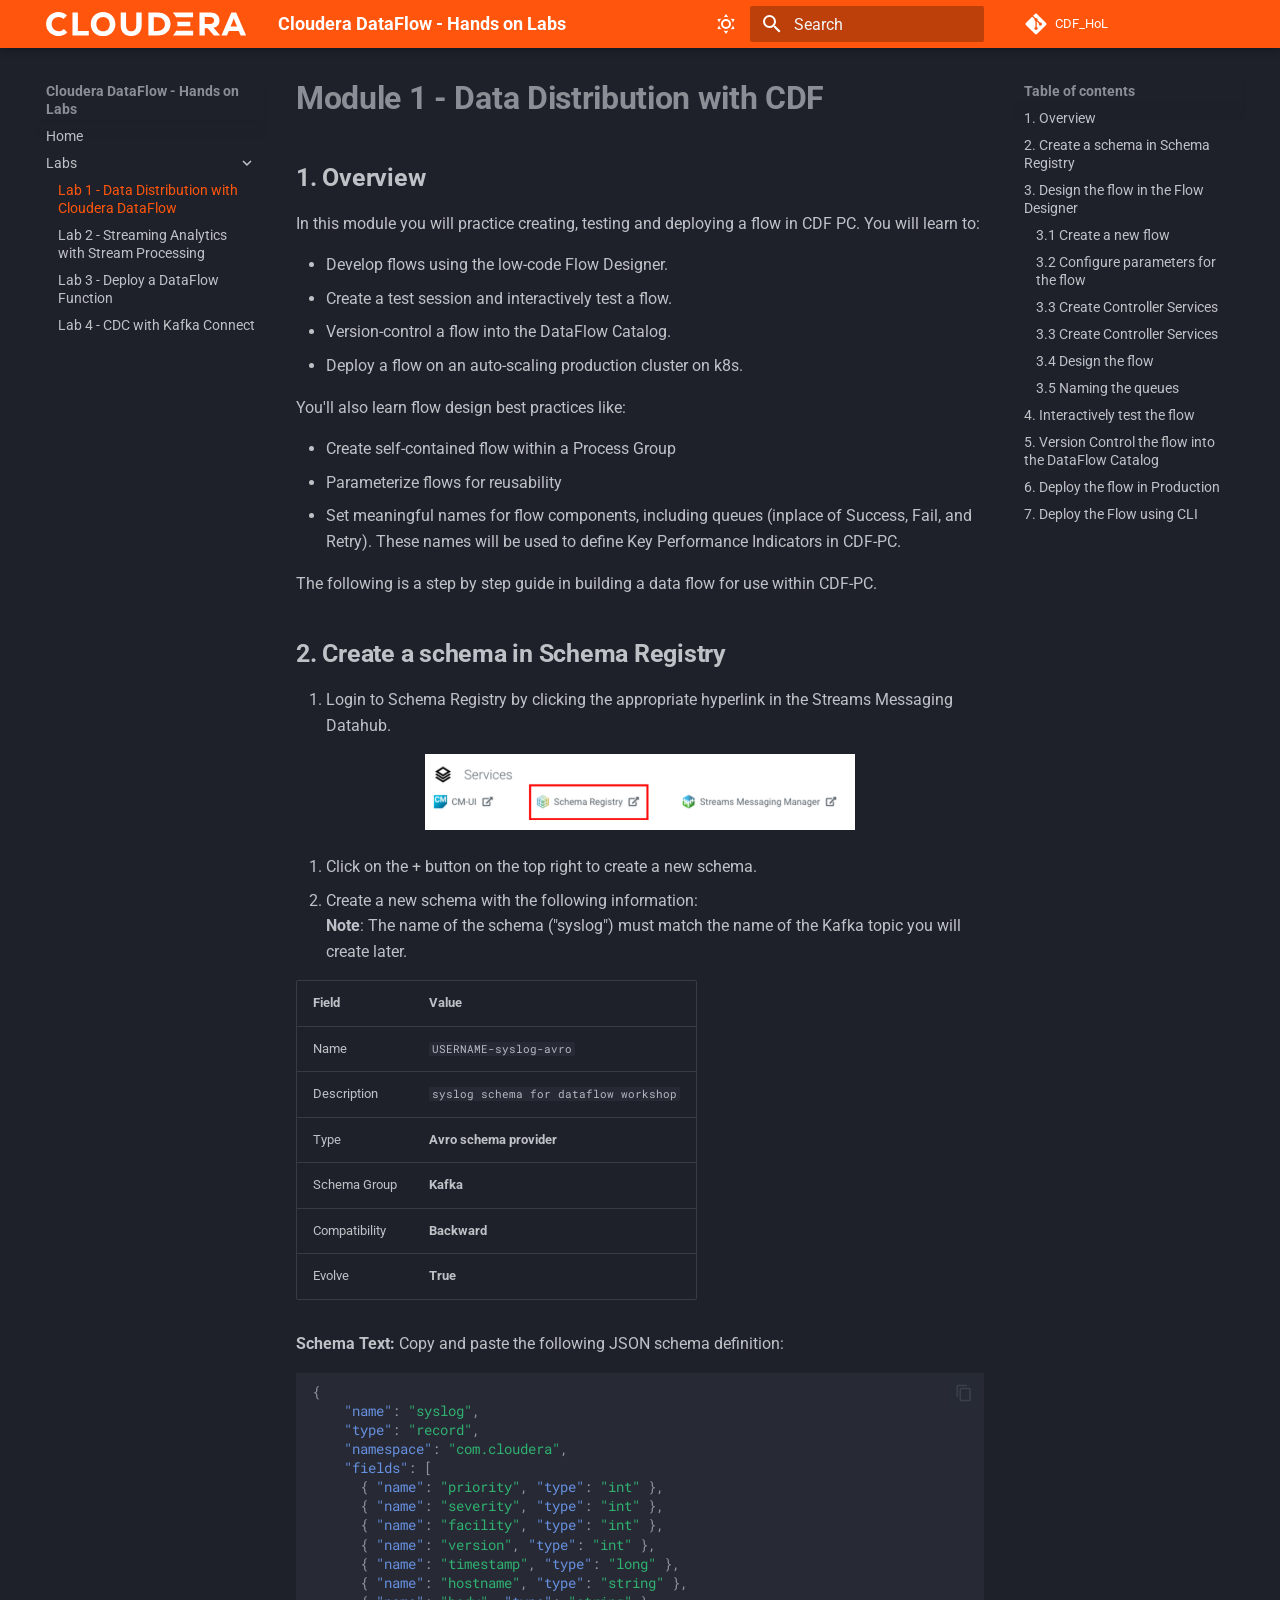
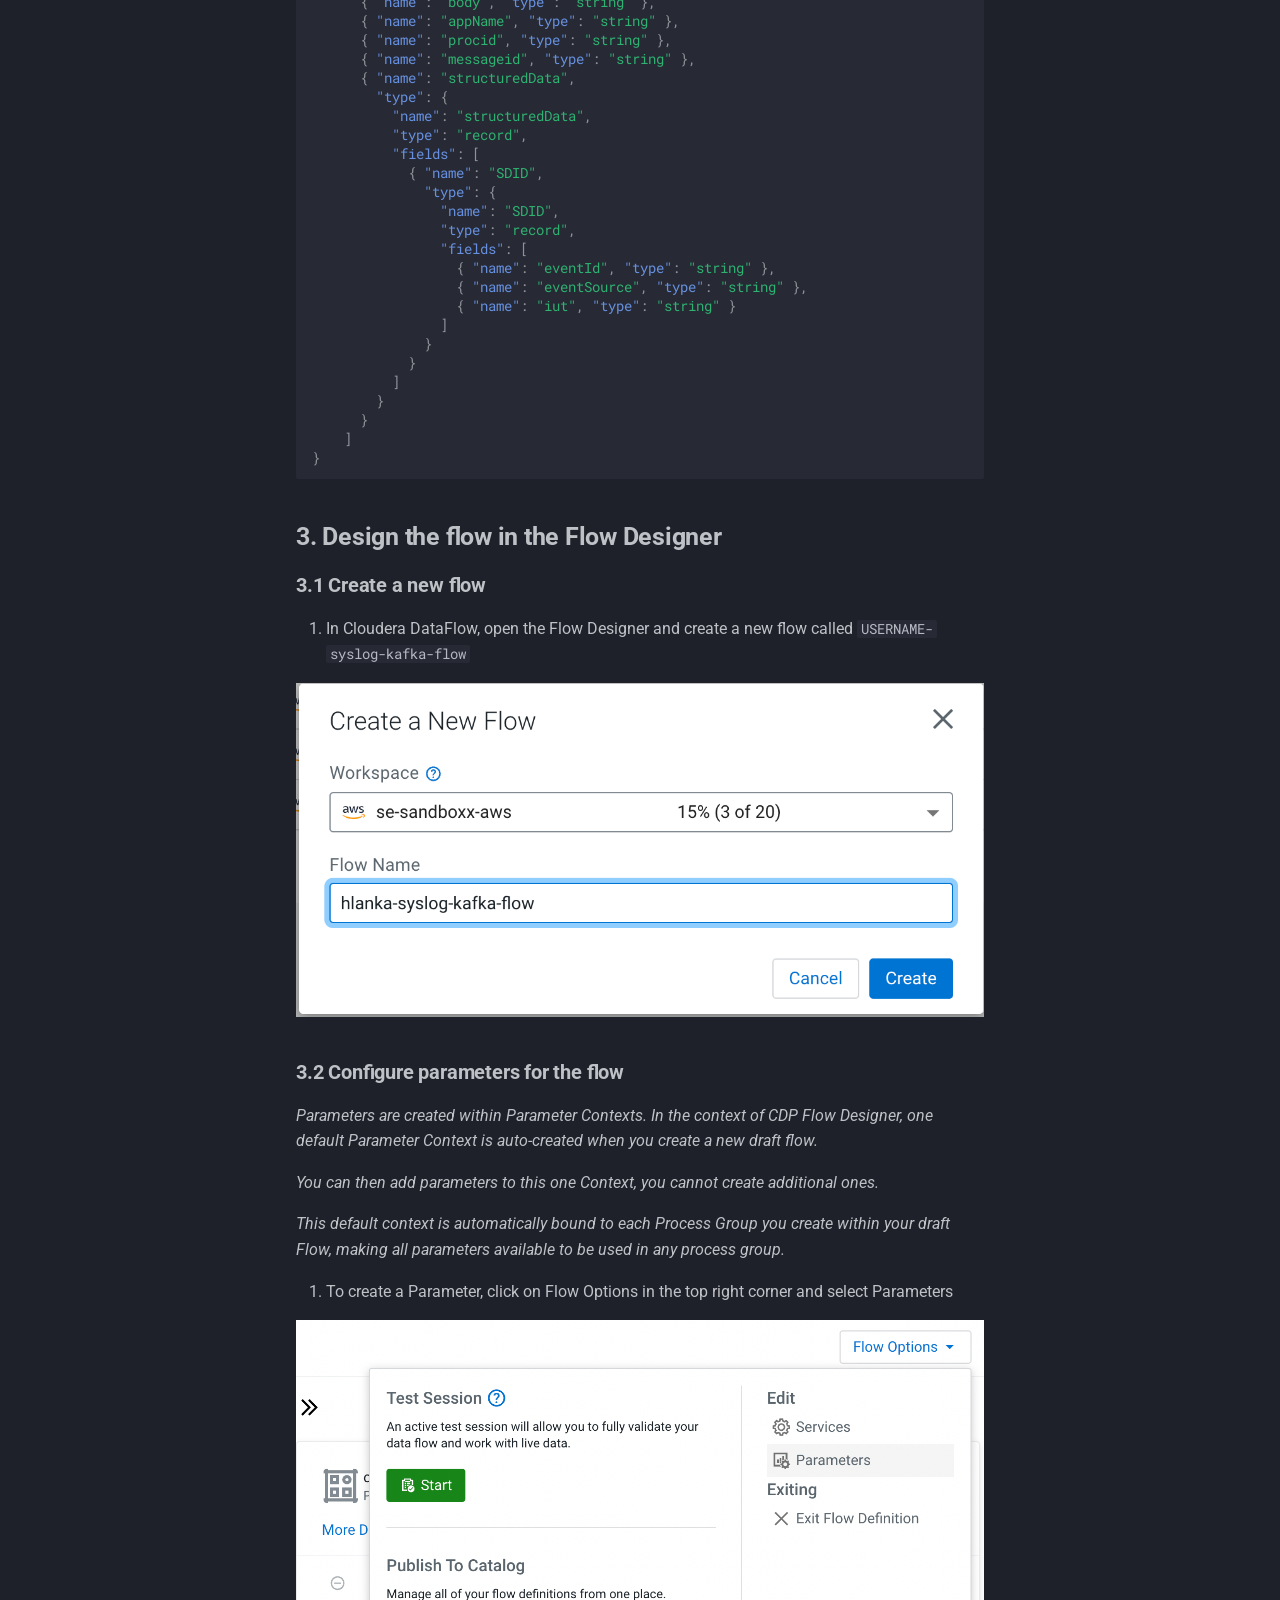
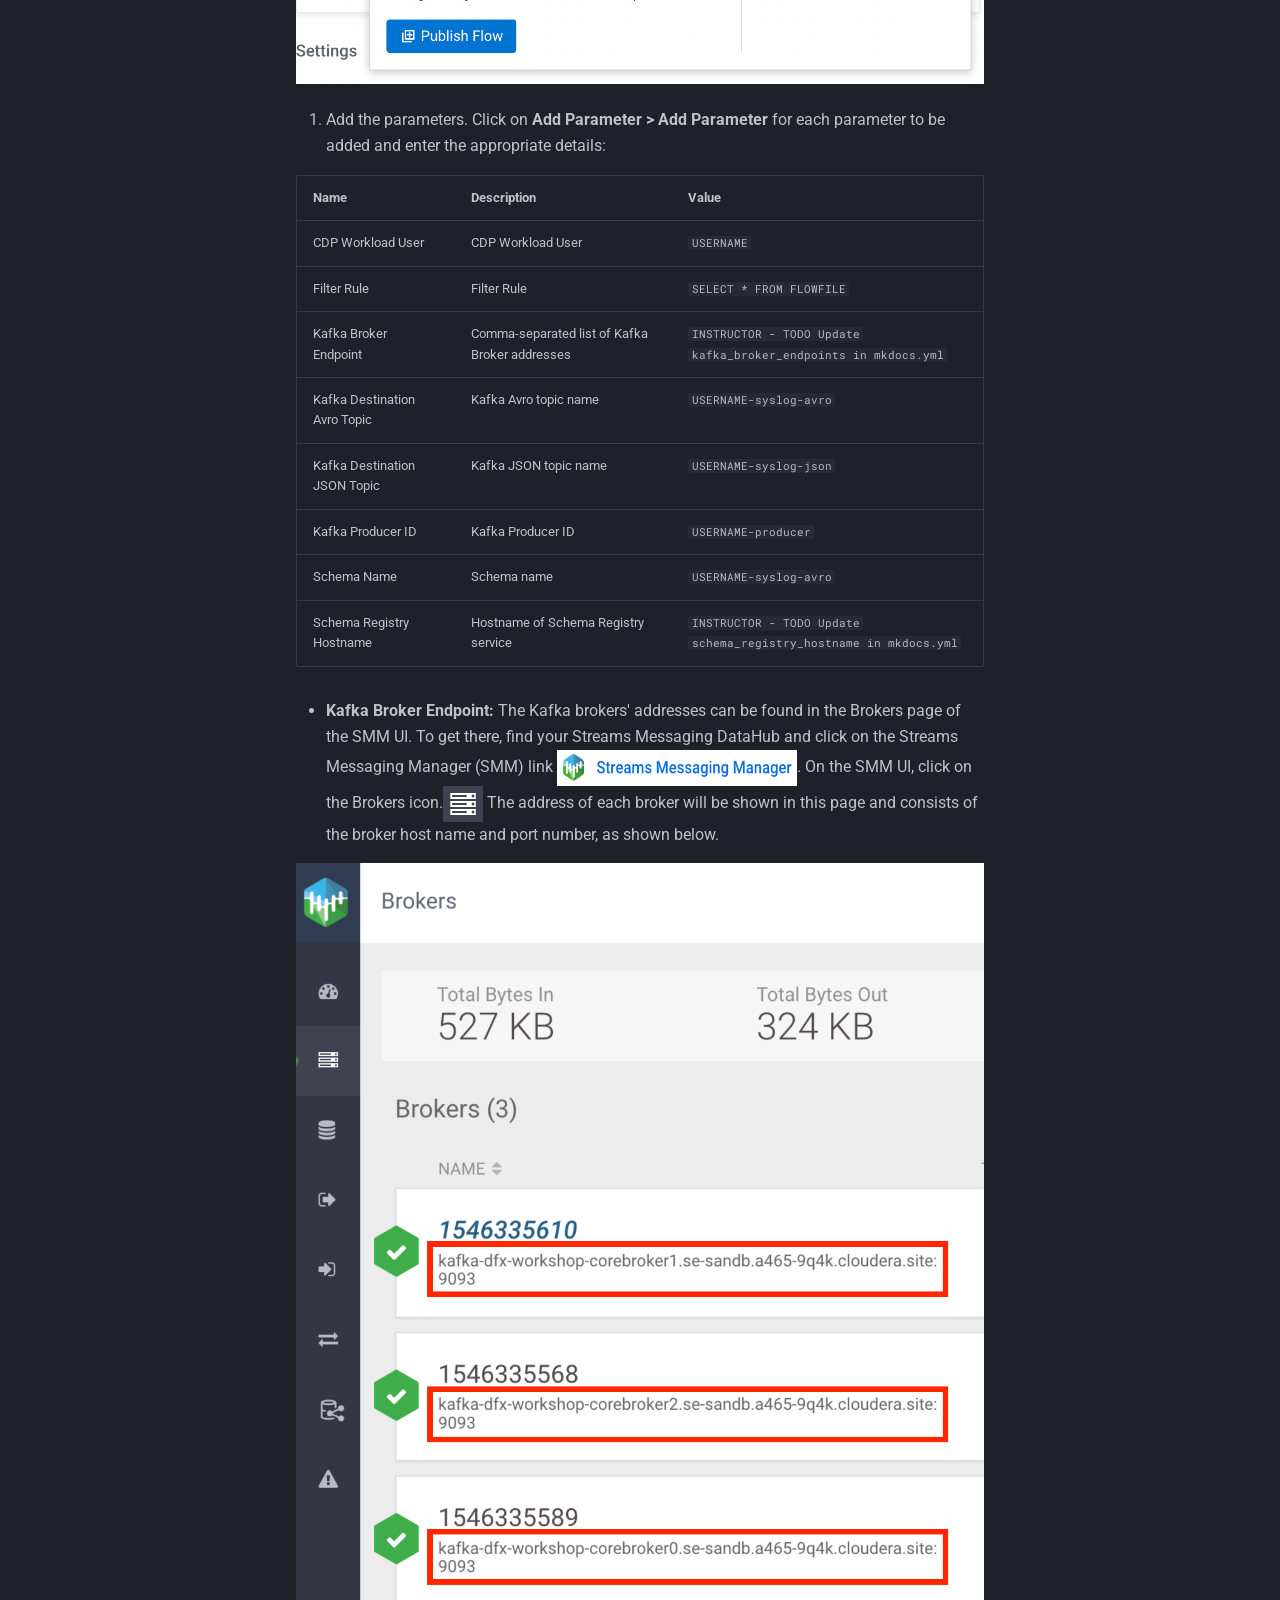
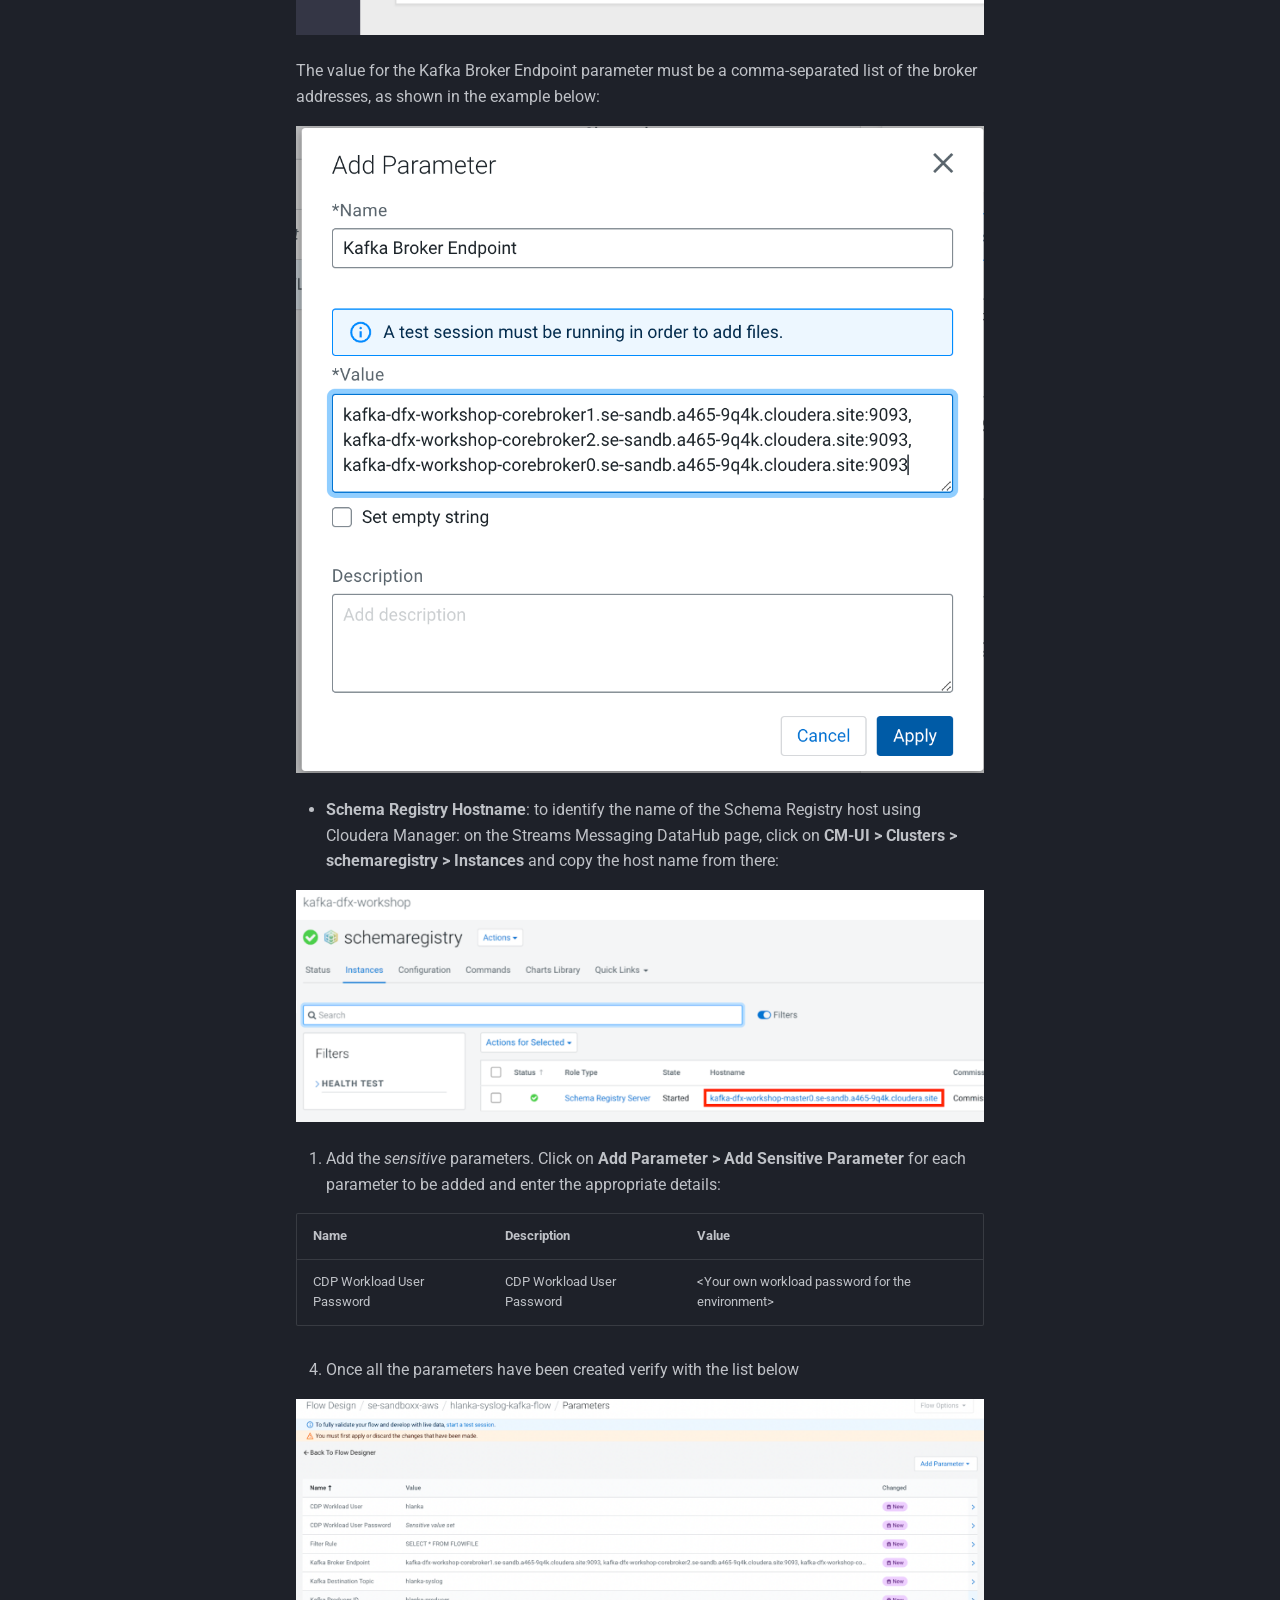
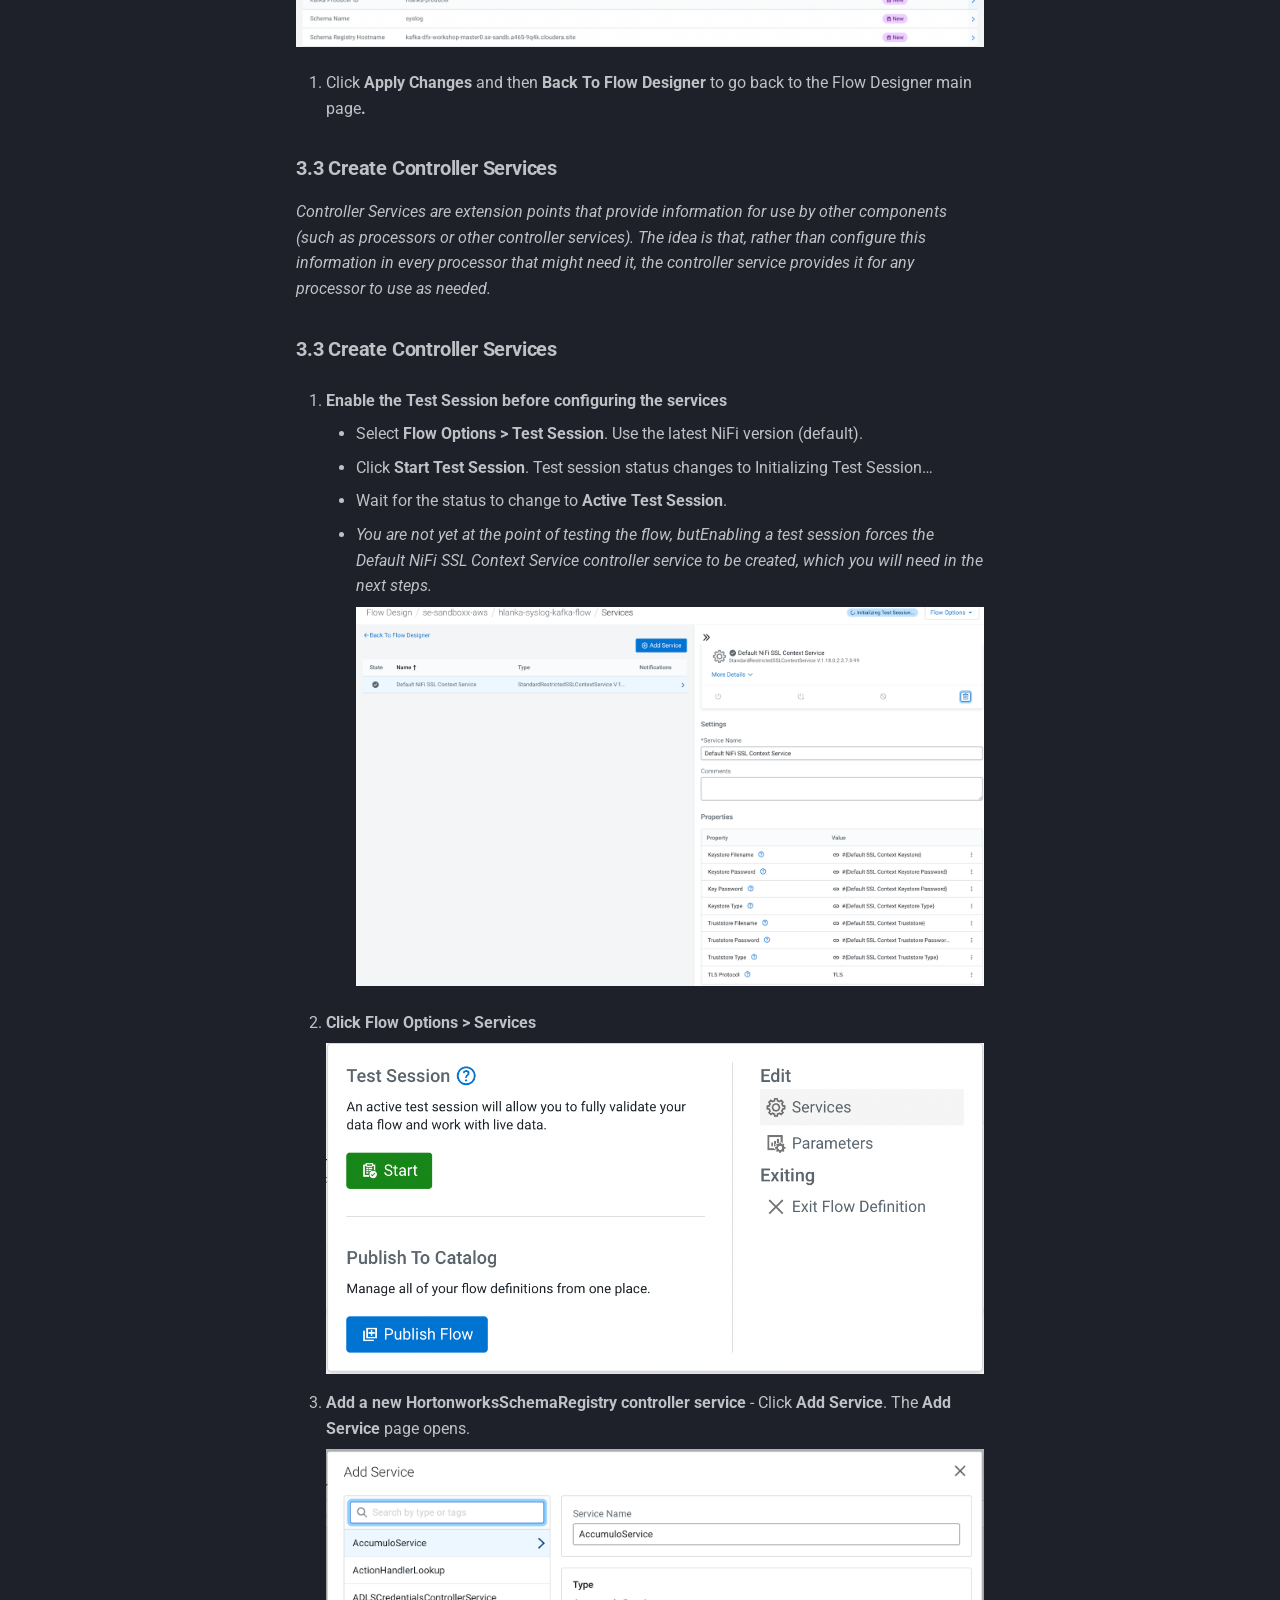
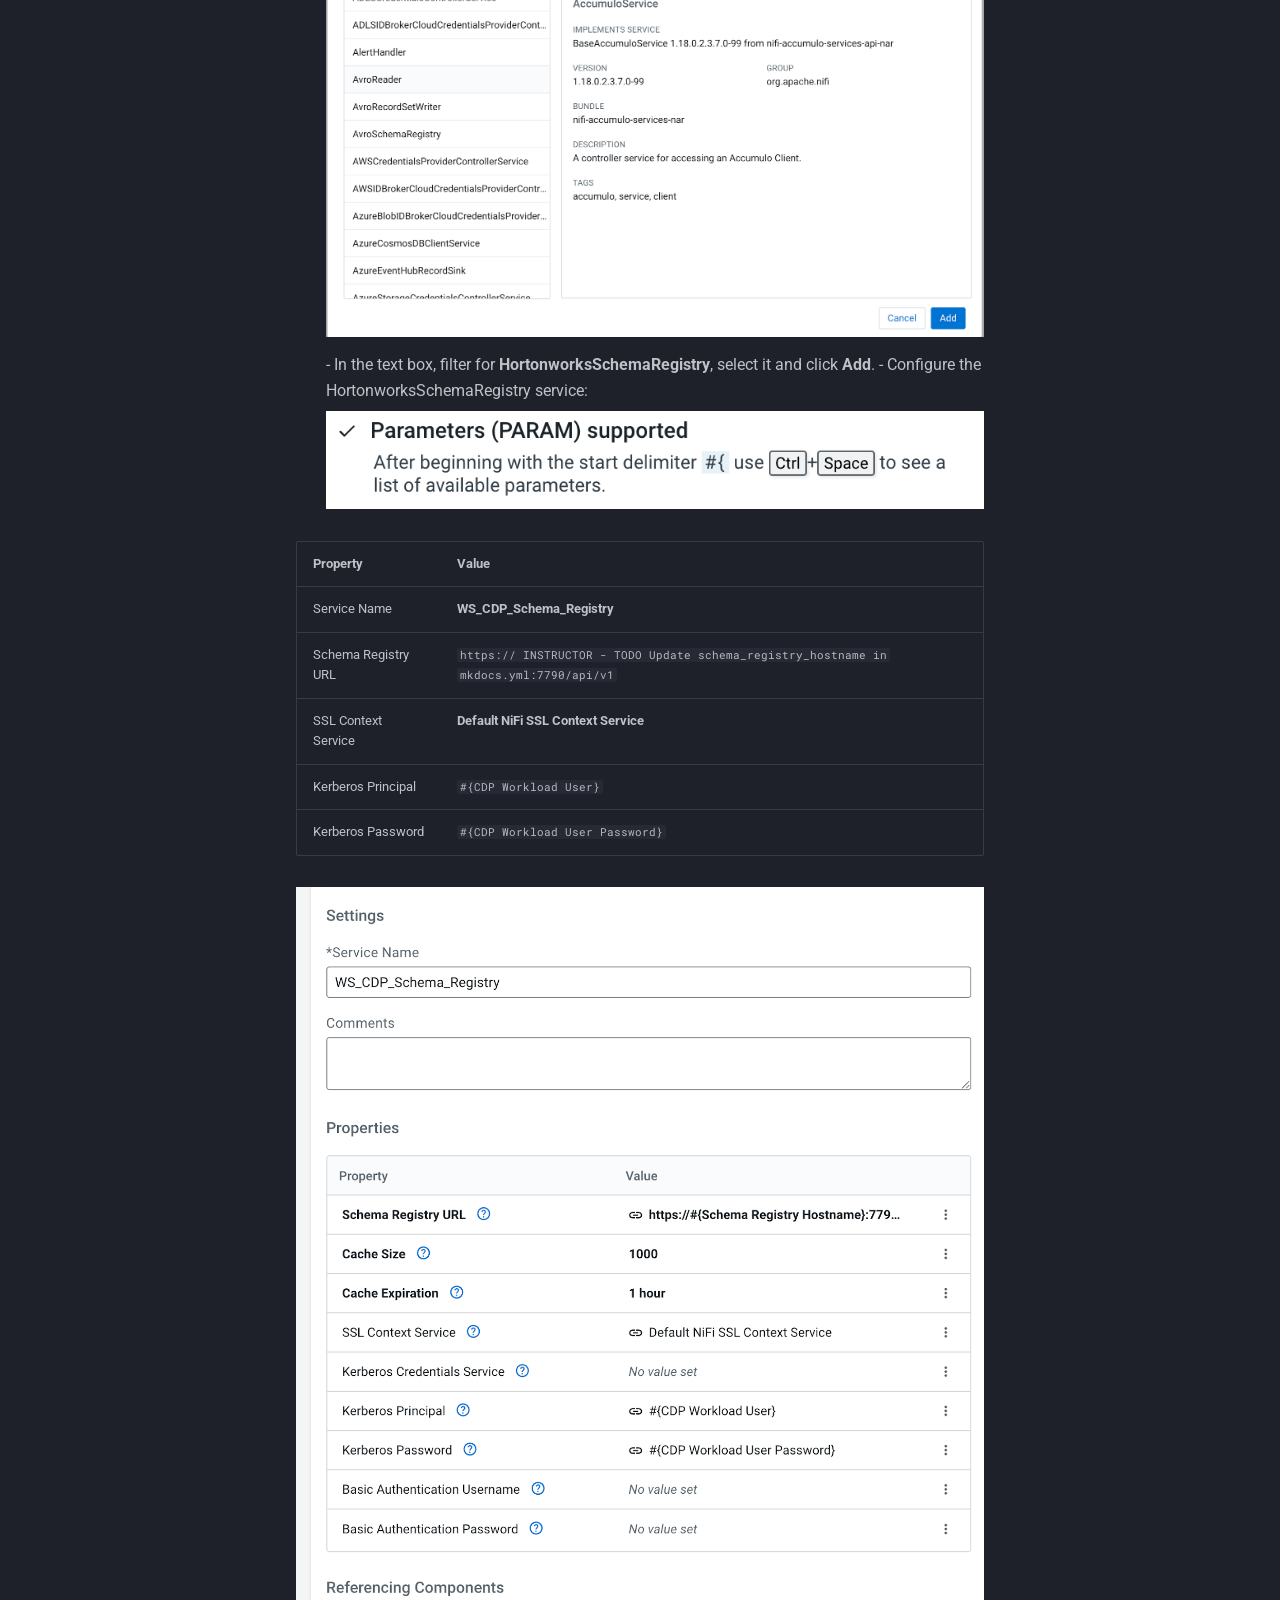
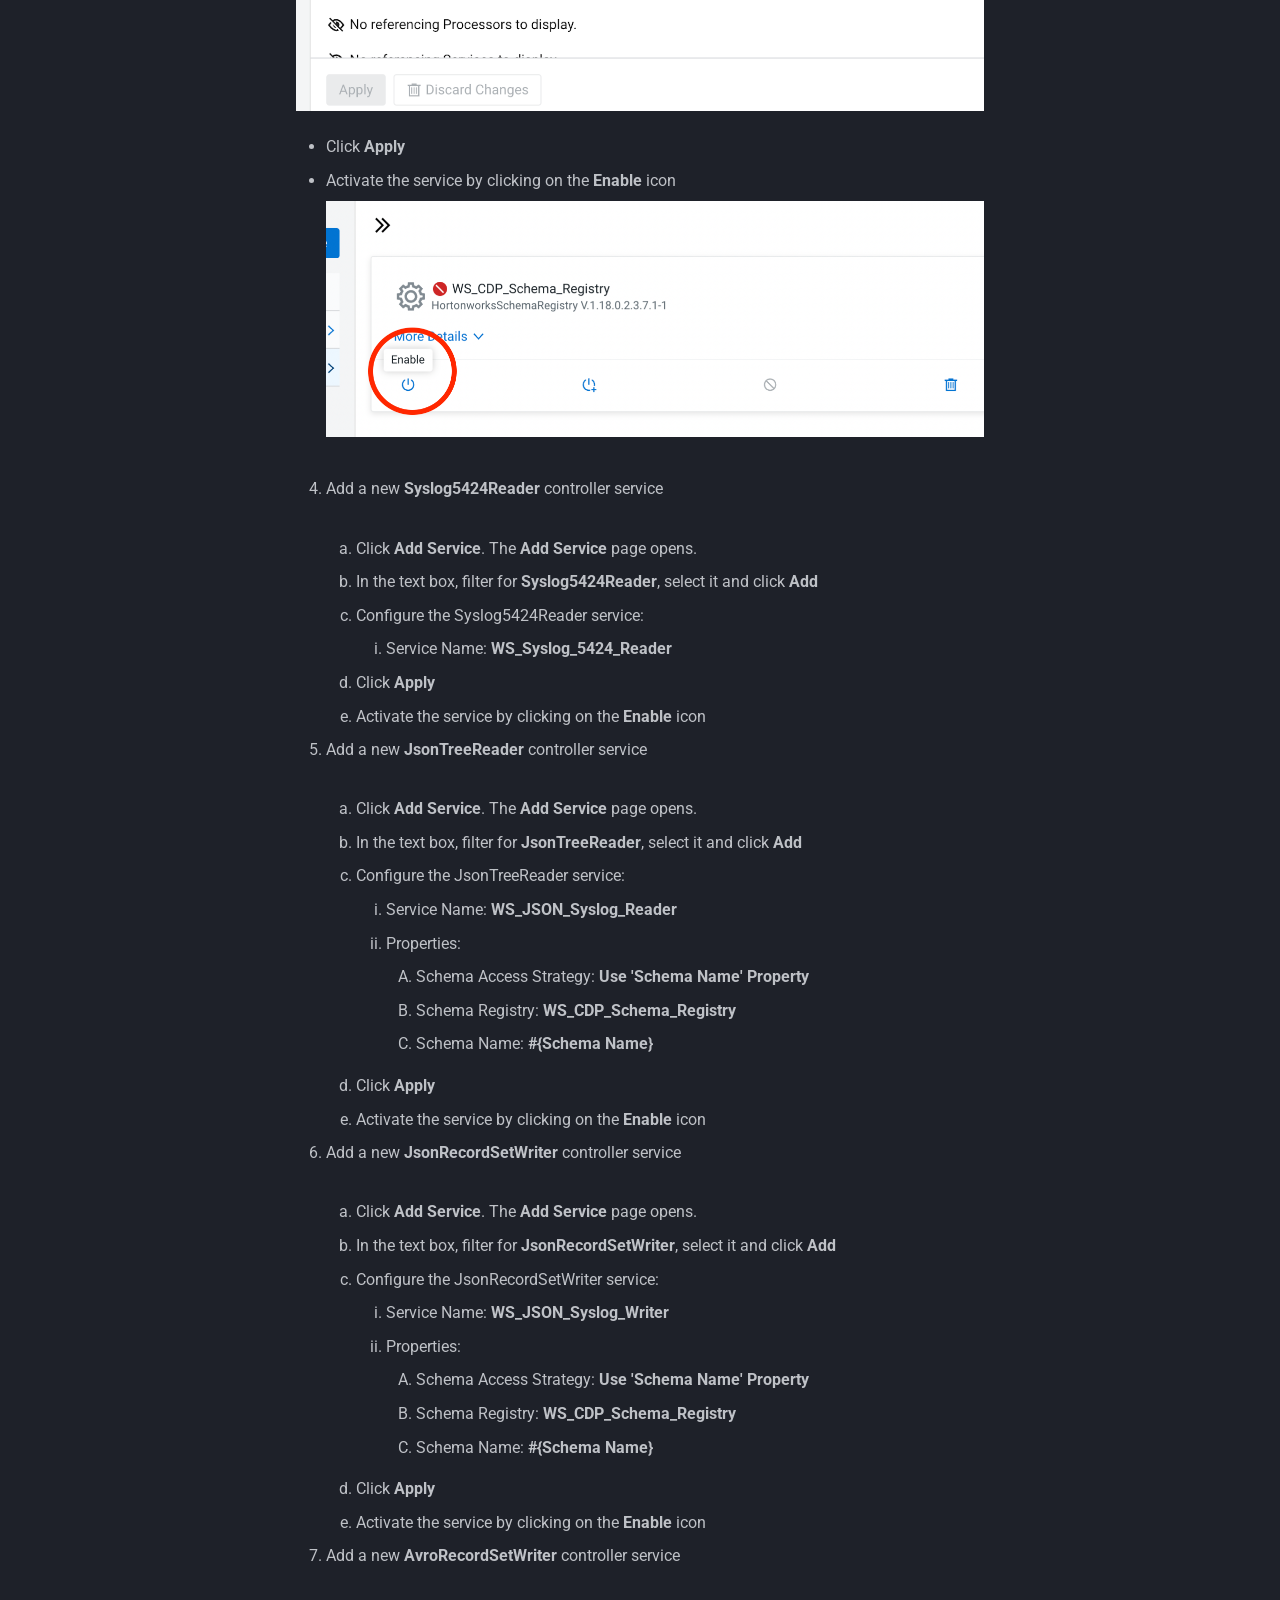
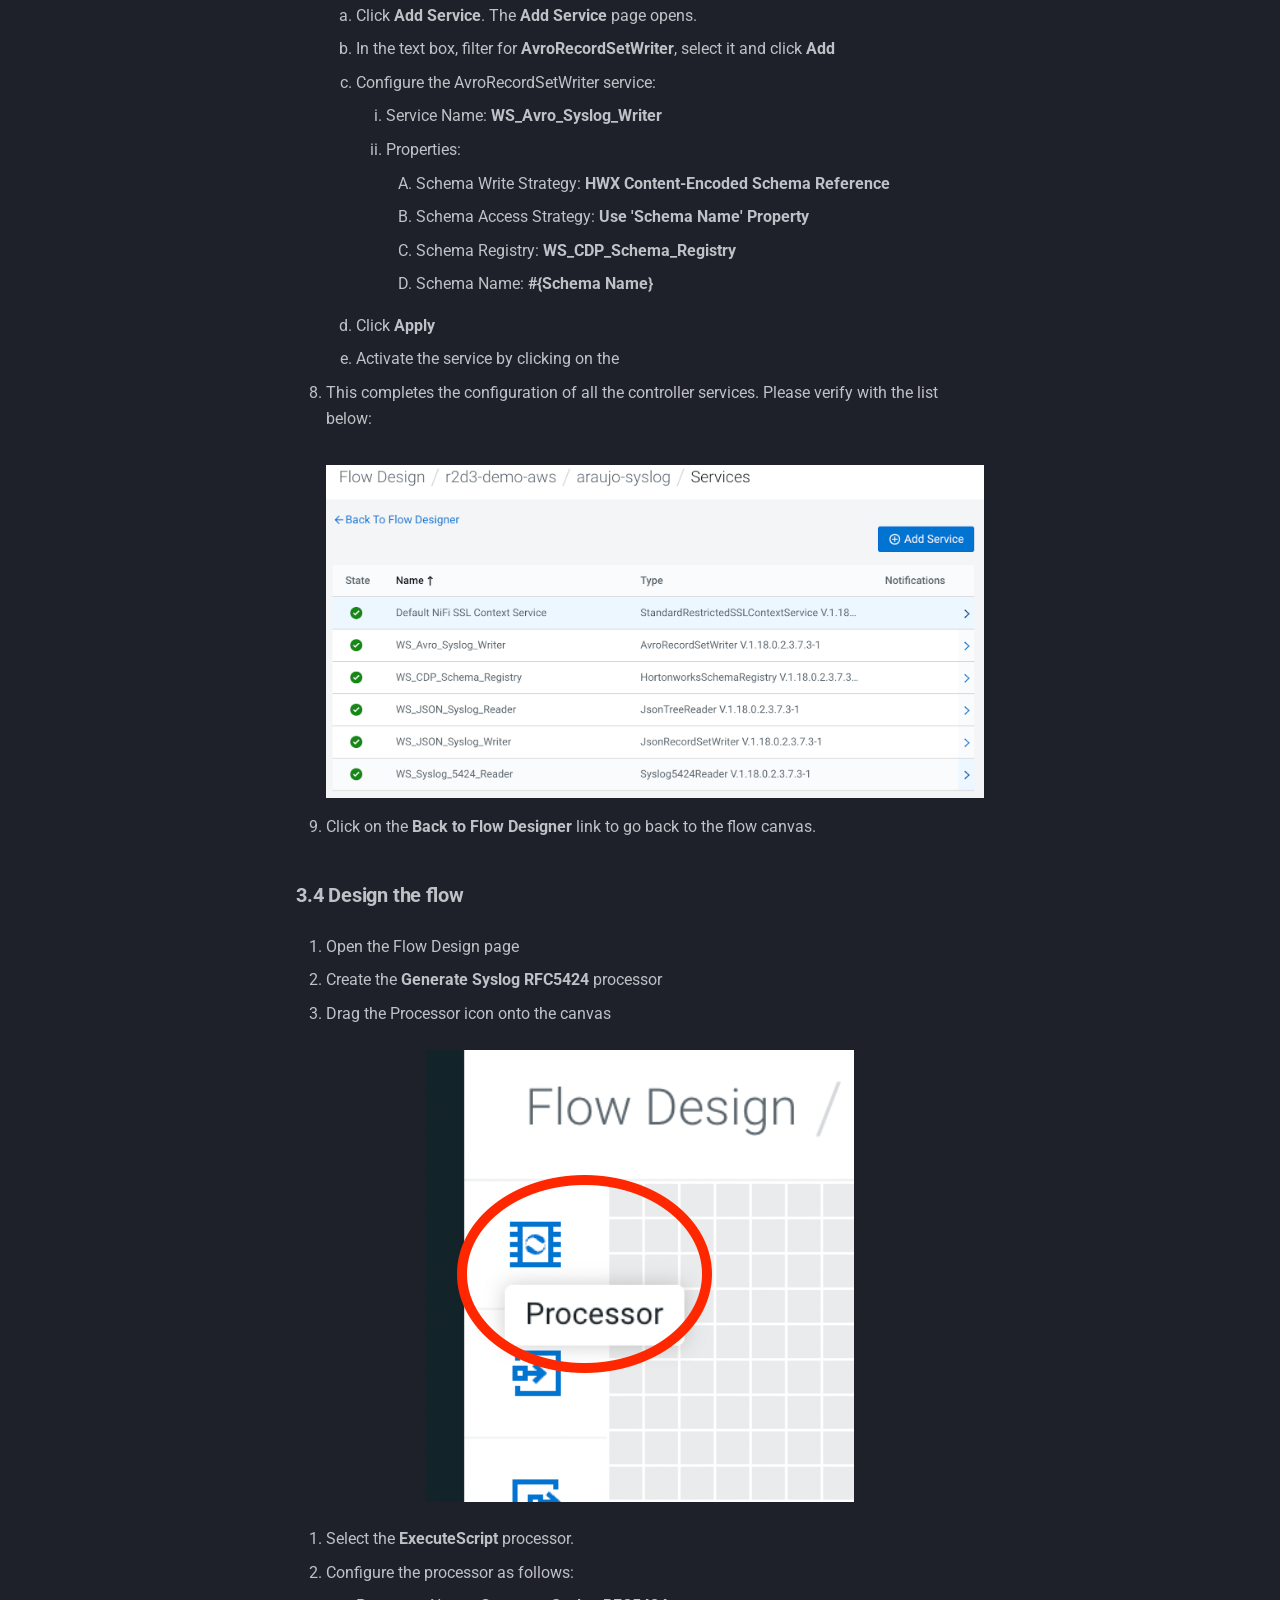
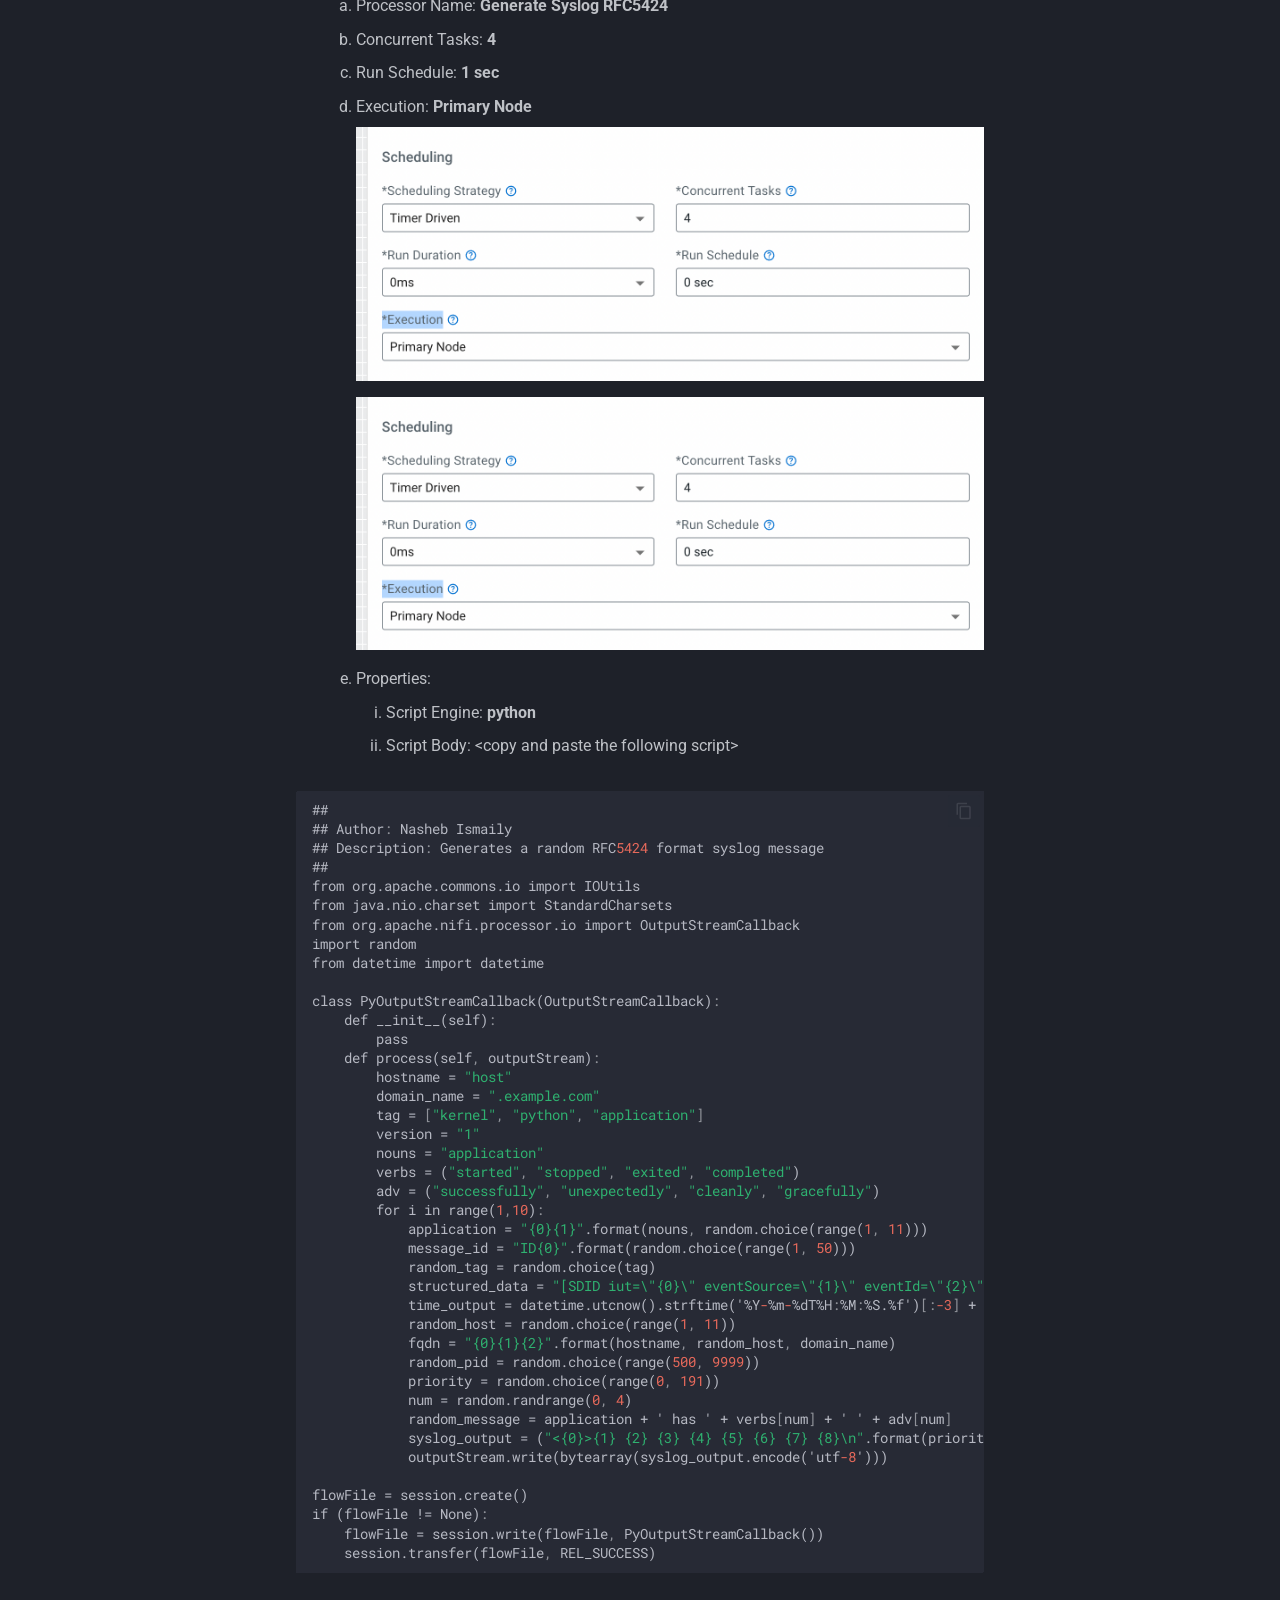
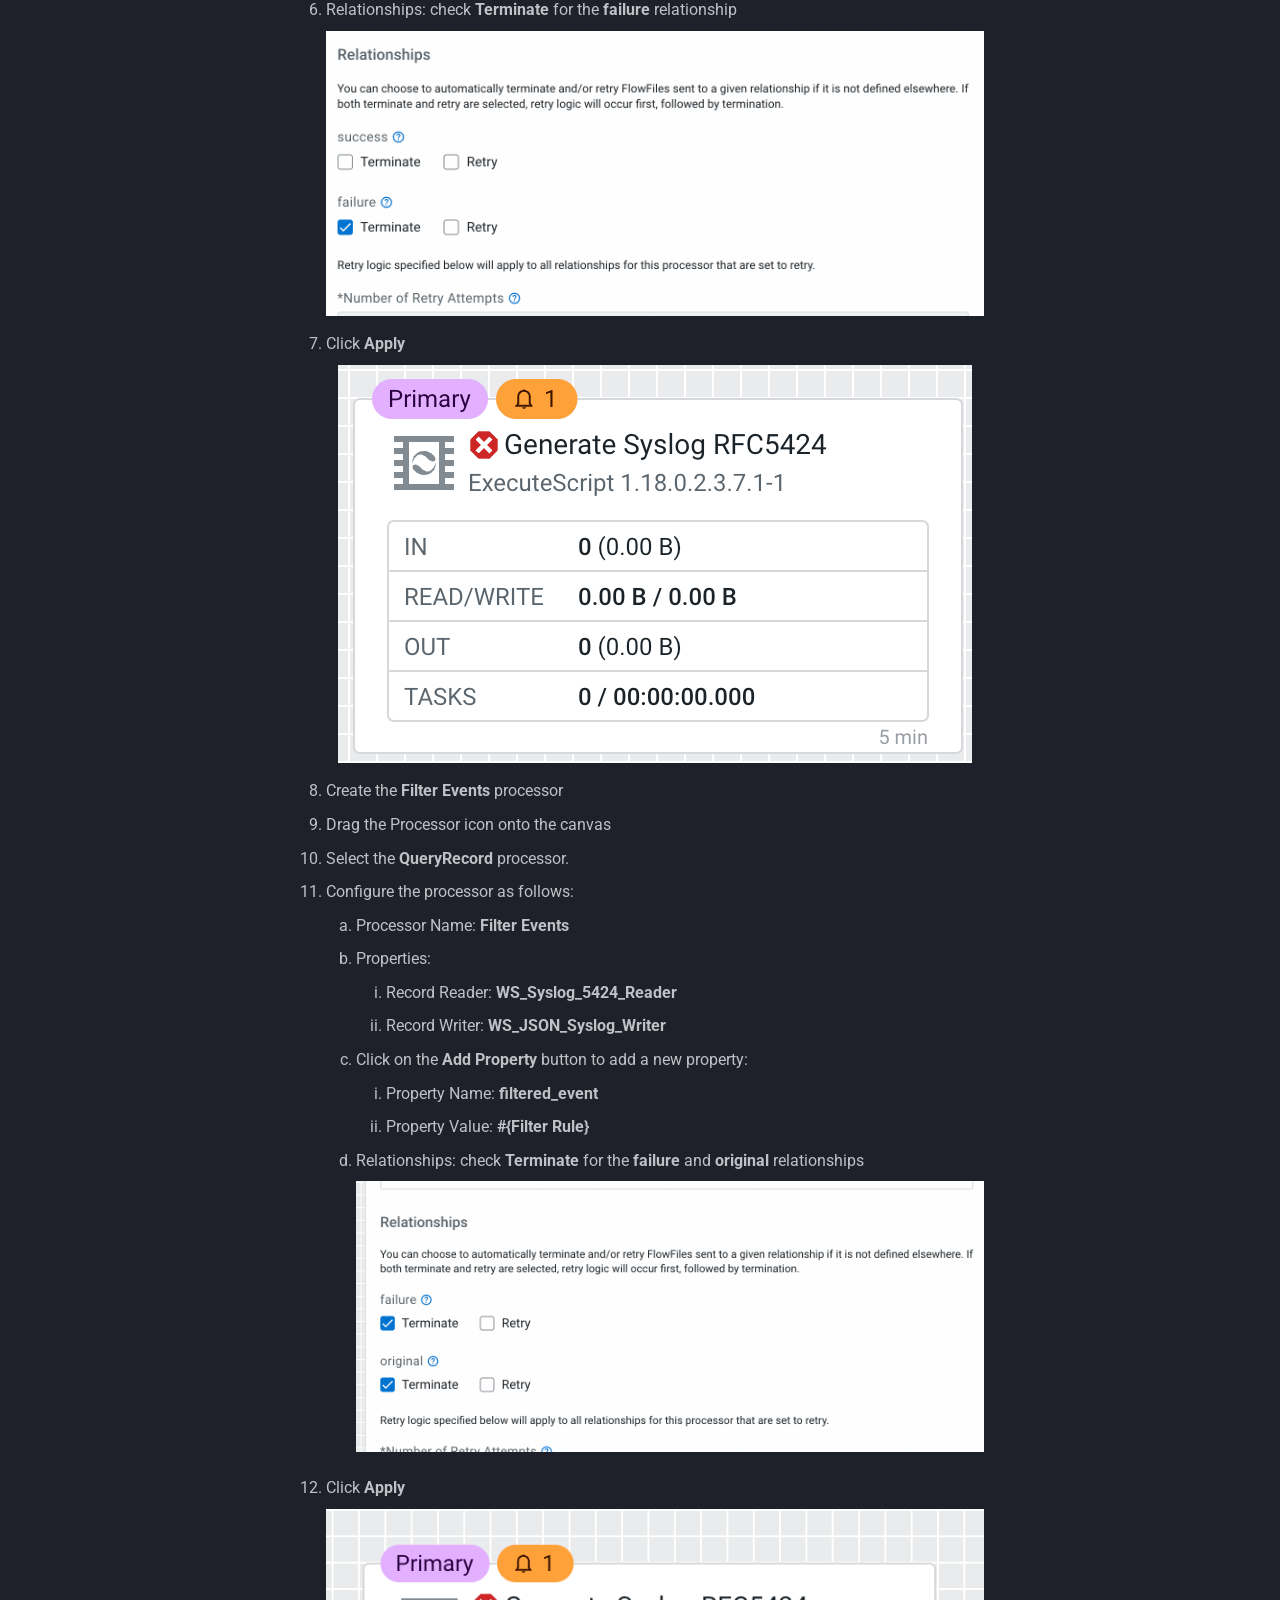
==== commit 0c7c1deb: "Deployed 7646753 with MkDocs version: 1.6.1" ====
--- a/labs/lab1/index.html
+++ b/labs/lab1/index.html
@@ -85,7 +85,7 @@
     <div data-md-component="skip">
       
         
-        <a href="#getting-started" class="md-skip">
+        <a href="#module-1-data-distribution-with-cdf" class="md-skip">
           Skip to content
         </a>
       
@@ -539,10 +539,10 @@
 </li>
       
         <li class="md-nav__item">
-  <a href="#7-deploy-the-flow-using-cli-optional" class="md-nav__link">
-    <span class="md-ellipsis">
-      
-        7. Deploy the Flow using CLI [Optional]
+  <a href="#7-deploy-the-flow-using-cli" class="md-nav__link">
+    <span class="md-ellipsis">
+      
+        7. Deploy the Flow using CLI
       
     </span>
   </a>
@@ -814,10 +814,10 @@
 </li>
       
         <li class="md-nav__item">
-  <a href="#7-deploy-the-flow-using-cli-optional" class="md-nav__link">
-    <span class="md-ellipsis">
-      
-        7. Deploy the Flow using CLI [Optional]
+  <a href="#7-deploy-the-flow-using-cli" class="md-nav__link">
+    <span class="md-ellipsis">
+      
+        7. Deploy the Flow using CLI
       
     </span>
   </a>
@@ -844,7 +844,7 @@
   
 
 
-<h1 id="getting-started"><strong>Getting Started</strong></h1>
+<h1 id="module-1-data-distribution-with-cdf"><strong>Module 1 - Data Distribution with CDF</strong></h1>
 <h2 id="1-overview"><strong>1. Overview</strong></h2>
 <p>In this module you will practice creating, testing and deploying a flow in CDF PC. You will learn to:</p>
 <ul>
@@ -872,21 +872,41 @@
 <li>Create a new schema with the following information:<br>
 <strong>Note</strong>: The name of the schema ("syslog") must match the name of the Kafka topic you will create later.  </li>
 </ol>
-<ul>
-<li>
-<p>Name: <strong><code>&lt;userid&gt;-syslog-avro</code></strong></p>
-</li>
-<li>
-<p>Description: <strong>syslog schema for dataflow workshop</strong></p>
-</li>
-<li>
-<p>Type: <strong>Avro schema provider</strong>  </p>
-</li>
-<li>Schema Group: <strong>Kafka</strong>  </li>
-<li>Compatibility: <strong>Backward</strong>  </li>
-<li>Evolve: <strong>True</strong>  </li>
-<li>Schema Text:</li>
-</ul>
+<table>
+<thead>
+<tr>
+<th>Field</th>
+<th>Value</th>
+</tr>
+</thead>
+<tbody>
+<tr>
+<td>Name</td>
+<td><code>USERNAME-syslog-avro</code></td>
+</tr>
+<tr>
+<td>Description</td>
+<td><code>syslog schema for dataflow workshop</code></td>
+</tr>
+<tr>
+<td>Type</td>
+<td><strong>Avro schema provider</strong></td>
+</tr>
+<tr>
+<td>Schema Group</td>
+<td><strong>Kafka</strong></td>
+</tr>
+<tr>
+<td>Compatibility</td>
+<td><strong>Backward</strong></td>
+</tr>
+<tr>
+<td>Evolve</td>
+<td><strong>True</strong></td>
+</tr>
+</tbody>
+</table>
+<p><strong>Schema Text:</strong> Copy and paste the following JSON schema definition:</p>
 <div class="language-json highlight"><pre><span></span><code><span id="__span-0-1"><a id="__codelineno-0-1" name="__codelineno-0-1" href="#__codelineno-0-1"></a><span class="p">{</span>
 </span><span id="__span-0-2"><a id="__codelineno-0-2" name="__codelineno-0-2" href="#__codelineno-0-2"></a><span class="w">    </span><span class="nt">"name"</span><span class="p">:</span><span class="w"> </span><span class="s2">"syslog"</span><span class="p">,</span>
 </span><span id="__span-0-3"><a id="__codelineno-0-3" name="__codelineno-0-3" href="#__codelineno-0-3"></a><span class="w">    </span><span class="nt">"type"</span><span class="p">:</span><span class="w"> </span><span class="s2">"record"</span><span class="p">,</span>
@@ -927,7 +947,7 @@
 <h2 id="3-design-the-flow-in-the-flow-designer"><strong>3. Design the flow in the Flow Designer</strong></h2>
 <h3 id="31-create-a-new-flow"><strong>3.1 Create a new flow</strong></h3>
 <ol>
-<li>In Cloudera DataFlow, open the Flow Designer and create a new flow called <strong>\&lt;userid&gt;-syslog-kafka-flow</strong>  </li>
+<li>In Cloudera DataFlow, open the Flow Designer and create a new flow called <code>USERNAME-syslog-kafka-flow</code></li>
 </ol>
 <p align="center">
   <a class="glightbox" data-type="image" data-width="auto" data-height="auto" href="../../assets/images/lab_images/lab1/3.1.png" data-desc-position="bottom"><img src="../../assets/images/lab_images/lab1/3.1.png" alt="Schema Registry Screenshot"></a>
@@ -944,7 +964,7 @@
   <a class="glightbox" data-type="image" data-width="auto" data-height="auto" href="../../assets/images/lab_images/lab1/3.22.png" data-desc-position="bottom"><img src="../../assets/images/lab_images/lab1/3.22.png" alt="Schema Registry Screenshot"></a>
 </p>
 
-<ol start="2">
+<ol>
 <li>Add the parameters. Click on <strong>Add Parameter &gt; Add Parameter</strong> for each parameter to be added and enter the appropriate details:</li>
 </ol>
 <table>
@@ -959,7 +979,7 @@
 <tr>
 <td>CDP Workload User</td>
 <td>CDP Workload User</td>
-<td><code>&lt;your own workload user name&gt;</code></td>
+<td><code>USERNAME</code></td>
 </tr>
 <tr>
 <td>Filter Rule</td>
@@ -969,32 +989,32 @@
 <tr>
 <td>Kafka Broker Endpoint</td>
 <td>Comma-separated list of Kafka Broker addresses</td>
-<td><code>&lt;comma-separated list of Kafka Broker addresses&gt;</code></td>
+<td><code>INSTRUCTOR - TODO Update kafka_broker_endpoints in mkdocs.yml</code></td>
 </tr>
 <tr>
 <td>Kafka Destination Avro Topic</td>
 <td>Kafka Avro topic name</td>
-<td><code>&lt;userid&gt;-syslog-avro</code></td>
+<td><code>USERNAME-syslog-avro</code></td>
 </tr>
 <tr>
 <td>Kafka Destination JSON Topic</td>
 <td>Kafka JSON topic name</td>
-<td><code>&lt;userid&gt;-syslog-json</code></td>
+<td><code>USERNAME-syslog-json</code></td>
 </tr>
 <tr>
 <td>Kafka Producer ID</td>
 <td>Kafka Producer ID</td>
-<td><code>&lt;userid&gt;-producer</code></td>
+<td><code>USERNAME-producer</code></td>
 </tr>
 <tr>
 <td>Schema Name</td>
 <td>Schema name</td>
-<td><code>&lt;userid&gt;-syslog-avro</code></td>
+<td><code>USERNAME-syslog-avro</code></td>
 </tr>
 <tr>
 <td>Schema Registry Hostname</td>
 <td>Hostname of Schema Registry service</td>
-<td><code>&lt;hostname of Schema Registry service&gt;</code></td>
+<td><code>INSTRUCTOR - TODO Update schema_registry_hostname in mkdocs.yml</code></td>
 </tr>
 </tbody>
 </table>
@@ -1016,7 +1036,7 @@
 <p align="center">
   <a class="glightbox" data-type="image" data-width="auto" data-height="auto" href="../../assets/images/lab_images/lab1/1.32.9.png" data-desc-position="bottom"><img src="../../assets/images/lab_images/lab1/1.32.9.png" alt="Schema Registry Screenshot"></a>
 </p>
-
+<!--  TODO Better info for user how to create and and workload password -->
 <ol>
 <li>Add the <em>sensitive</em> parameters. Click on <strong>Add Parameter &gt; Add Sensitive Parameter</strong> for each parameter to be added and enter the appropriate details:</li>
 </ol>
@@ -1073,35 +1093,59 @@
 <p></p>
 </li>
 <li>
-<p><strong>Add a new ClouderaSchemaRegistry controller service</strong>
+<p><strong>Add a new HortonworksSchemaRegistry controller service</strong>
    - Click <strong>Add Service</strong>. The <strong>Add Service</strong> page opens.
      </p><p align="center">
        <a class="glightbox" data-type="image" data-width="auto" data-height="auto" href="../../assets/images/lab_images/lab1/3.3.3.png" data-desc-position="bottom"><img src="../../assets/images/lab_images/lab1/3.3.3.png" alt="Add Service"></a>
      </p>
-   - In the text box, filter for <strong>ClouderaSchemaRegistry</strong>, select it and click <strong>Add</strong>.
-   - Configure the ClouderaSchemaRegistry service:
+   - In the text box, filter for <strong>HortonworksSchemaRegistry</strong>, select it and click <strong>Add</strong>.
+   - Configure the HortonworksSchemaRegistry service:
      <p align="center">
        <a class="glightbox" data-type="image" data-width="auto" data-height="auto" href="../../assets/images/lab_images/lab1/3.3.4.png" data-desc-position="bottom"><img src="../../assets/images/lab_images/lab1/3.3.4.png" alt="Schema Registry Properties"></a>
      </p><p></p>
+</li>
+</ol>
+<table>
+<thead>
+<tr>
+<th>Property</th>
+<th>Value</th>
+</tr>
+</thead>
+<tbody>
+<tr>
+<td>Service Name</td>
+<td><strong>WS_CDP_Schema_Registry</strong></td>
+</tr>
+<tr>
+<td>Schema Registry URL</td>
+<td><code>https:// INSTRUCTOR - TODO Update schema_registry_hostname in mkdocs.yml:7790/api/v1</code></td>
+</tr>
+<tr>
+<td>SSL Context Service</td>
+<td><strong>Default NiFi SSL Context Service</strong></td>
+</tr>
+<tr>
+<td>Kerberos Principal</td>
+<td><code>#{CDP Workload User}</code></td>
+</tr>
+<tr>
+<td>Kerberos Password</td>
+<td><code>#{CDP Workload User Password}</code></td>
+</tr>
+</tbody>
+</table>
+<p align="center">
+    <a class="glightbox" data-type="image" data-width="auto" data-height="auto" href="../../assets/images/lab_images/lab1/3.3.5.png" data-desc-position="bottom"><img src="../../assets/images/lab_images/lab1/3.3.5.png" alt="Schema Registry Properties"></a>
+  </p>
 <ul>
-<li>Service Name: <strong>WS_CDP_Schema_Registry</strong></li>
-<li>Properties:<ul>
-<li>Schema Registry URL: <code>https://#{Schema Registry Hostname}:7790/api/v1</code></li>
-<li>SSL Context Service: <strong>Default NiFi SSL Context Service</strong></li>
-<li>basic-auth-username : <code>#{CDP Workload User}</code></li>
-<li>basic-auth-password: <code>#{CDP Workload User Password}</code>
- <p align="center">
-   <a class="glightbox" data-type="image" data-width="auto" data-height="auto" href="../../assets/images/lab_images/lab1/3.3.5.png" data-desc-position="bottom"><img src="../../assets/images/lab_images/lab1/3.3.5.png" alt="Schema Registry Properties"></a>
- </p></li>
-</ul>
-</li>
 <li>Click <strong>Apply</strong></li>
 <li>Activate the service by clicking on the <strong>Enable</strong> icon
- <p align="center">
-   <a class="glightbox" data-type="image" data-width="auto" data-height="auto" href="../../assets/images/lab_images/lab1/3.3.6.png" data-desc-position="bottom"><img src="../../assets/images/lab_images/lab1/3.3.6.png" alt="Enable Service"></a>
- </p></li>
+     <p align="center">
+       <a class="glightbox" data-type="image" data-width="auto" data-height="auto" href="../../assets/images/lab_images/lab1/3.3.6.png" data-desc-position="bottom"><img src="../../assets/images/lab_images/lab1/3.3.6.png" alt="Enable Service"></a>
+     </p></li>
 </ul>
-</li>
+<ol start="4">
 <li>
 <p>Add a new <strong>Syslog5424Reader</strong> controller service<br>
 <br>
@@ -1175,7 +1219,7 @@
          <li>Service Name: <strong>WS_Avro_Syslog_Writer</strong></li>
          <li>Properties:
            <ol>
-             <li>Schema Write Strategy: <strong>Embed Avro Schema</strong></li>
+             <li>Schema Write Strategy: <strong>HWX Content-Encoded Schema Reference</strong></li>
              <li>Schema Access Strategy: <strong>Use 'Schema Name' Property</strong></li>
              <li>Schema Registry: <strong>WS_CDP_Schema_Registry</strong></li>
              <li>Schema Name: <strong>#{Schema Name}</strong></li>
@@ -1336,8 +1380,8 @@
 <li>Configure the processor as follows:  <ol>
 <li>Processor Name: <strong>Write To Kafka - Avro</strong>  </li>
 <li>Properties:  <ol>
-<li>Kafka Brokers / bootstrap.servers <strong>#{Kafka Broker Endpoint}</strong>  </li>
-<li>Topic Name / topic: <strong>#{Kafka Destination Avro Topic}</strong>  </li>
+<li>Kafka Brokers: <strong>#{Kafka Broker Endpoint}</strong>  </li>
+<li>Topic Name: <strong>#{Kafka Destination Avro Topic}</strong>  </li>
 <li>Record Reader: <strong>WS_JSON_Syslog_Reader</strong>  </li>
 <li>Record Writer: <strong>WS_Avro_Syslog_Writer</strong>   </li>
 <li>Use Transactions: <strong>false</strong>  </li>
@@ -1455,7 +1499,14 @@
 <li>You can see that the data in that topic is binary (lots of garbage-like characters on the screen. This is because the topic contains Avro messages, which is a binary serialization format.)</li>
 </ol>
 <p>Fortunately, SMM is integrated to Schema Registry and can fetch the correct schema to properly deserialize the data and present a human-readable form of it.</p>
-<p>To do that select <strong>SMM</strong> as the <strong>Viewer</strong> to deserializer</p>
+<p>To do that select <strong>Avro</strong> as the <strong>Values</strong> Deserializer for the topic:<br>
+<br>
+</p><p align="center"><a class="glightbox" data-type="image" data-width="auto" data-height="auto" href="../../assets/images/lab_images/lab1/4.33.png" data-desc-position="bottom"><img src="../../assets/images/lab_images/lab1/4.33.png" alt="Schema Registry Screenshot"></a></p>
+<p></p>
+<p>You will notice that after Avro is selected the messages are shown with a readable JSON encoding:<br>
+<br>
+</p><p align="center"><a class="glightbox" data-type="image" data-width="auto" data-height="auto" href="../../assets/images/lab_images/lab1/4.34.png" data-desc-position="bottom"><img src="../../assets/images/lab_images/lab1/4.34.png" alt="Schema Registry Screenshot"></a></p>
+<p></p>
 <h2 id="5-version-control-the-flow-into-the-dataflow-catalog"><strong>5. Version Control the flow into the DataFlow Catalog</strong></h2>
 <p>When your flow draft has been tested and is ready to be used you can publish it to the DataFlow Catalog so that you can deploy it from there.</p>
 <p>On the first time a flow draft is exported to the catalog you are asked to provide a name for the flow. This name must be unique and must not already exist in the catalog. After a flow is published, subsequent changes that are published will be saved in the catalog as new versions using the same name provided the first time. This name cannot be changed.</p>
@@ -1501,7 +1552,7 @@
 <p>4. Select the CDP environment where this flow will be deployed and click <strong>Continue</strong><br>
 <br>
 </p><p align="center"><a class="glightbox" data-type="image" data-width="auto" data-height="auto" href="../../assets/images/lab_images/lab1/6.42.png" data-desc-position="bottom"><img src="../../assets/images/lab_images/lab1/6.42.png" alt="Schema Registry Screenshot"></a></p><p></p>
-<p>5. Give the deployment a unique name (e.g <strong>\&lt;userid&gt;-syslog-to-kafka-001</strong>), then click <strong>Next</strong><br>
+<p>5. Give the deployment a unique name ( <strong><code>USERNAME-syslog-to-kafka-001</code></strong>), then click <strong>Next</strong><br>
 <br>
 </p><p align="center"><a class="glightbox" data-type="image" data-width="auto" data-height="auto" href="../../assets/images/lab_images/lab1/6.43.png" data-desc-position="bottom"><img src="../../assets/images/lab_images/lab1/6.43.png" alt="Schema Registry Screenshot"></a></p><p></p>
 <p>6. In the <strong>NiFi Configuration</strong> page, accept all the defaults (runtime version, autostart behavior, inbound connections and custom NAR) and click <strong>Next</strong>.<br>
@@ -1509,10 +1560,10 @@
 <em> CDP Workload User: The workload username for the current user<br>
 </em> CDP Workload Password: The workload password for the current user<br>
 <em> Kafka Broker Endpoint: A comma separated list of Kafka Brokers. <br>
-</em> Kafka Destination Avro Topic: <strong>\&lt;userid&gt;-syslog-avro</strong><br>
-<em> Kafka Destination JSON Topic: </em><em>\&lt;userid&gt;-syslog-json</em><em><br>
-</em> Kafka Producer ID: <strong>\&lt;userid&gt;-producer</strong><br>
-<em> Schema Name: </em><em>\&lt;userid&gt;-syslog-avro</em><em><br>
+</em> Kafka Destination Avro Topic: <code>USERNAME-syslog-avro</code><br>
+<em> Kafka Destination JSON Topic: <code>USERNAME-syslog-json</code><br>
+</em> Kafka Producer ID: <code>USERNAME-producer</code><br>
+<em> Schema Name: <code>USERNAME-syslog-avro</code><br>
 </em> Schema Registry Hostname: The hostname of the master server in the Kafka Datahub.<br>
 <em> Filter Rule: </em><em>SELECT * FROM FLOWFILE</em>*  </p>
 <ol start="8">
@@ -1581,7 +1632,7 @@
 <p>Explore the links in the <strong>Actions</strong> menu on this page.</p>
 </li>
 </ol>
-<h2 id="7-deploy-the-flow-using-cli-optional"><strong>7. Deploy the Flow using CLI [Optional]</strong></h2>
+<h2 id="7-deploy-the-flow-using-cli"><strong>7. Deploy the Flow using CLI</strong></h2>
 <p>In this section you will use the CDP CLI to deploy a flow in Cloudera DataFlow. For this you will use the following files created in the last section:</p>
 <ul>
 <li><strong>deploy.sh</strong>: file created with the CLI command copied from the CLI Command page.  </li>
--- a/assets/stylesheets/extra.css
+++ b/assets/stylesheets/extra.css
@@ -63,3 +63,124 @@
 .md-typeset .prereq-complete h2 {
   margin: 0.6em;
 }
+
+/* Username Input Container for variable substitution */
+.username-selector-wrapper {
+  display: flex;
+  align-items: center;
+  justify-content: center;
+  gap: 2rem;
+  margin: 1.5rem 0;
+  flex-wrap: wrap;
+}
+
+.username-input-container {
+  display: flex;
+  gap: 0.5rem;
+  padding: 1rem;
+  background-color: var(--md-code-bg-color);
+  border-radius: 5px;
+  border: 1px solid var(--md-default-fg-color--lightest);
+  align-items: center;
+  width: 50%;
+  min-width: 280px;
+}
+
+.username-input-container input[type="text"],
+.username-input-container select {
+  padding: 10px 12px;
+  border: 1px solid var(--md-default-fg-color--lighter);
+  border-radius: 4px;
+  font-size: 0.95rem;
+  font-family: inherit;
+  color: var(--md-typeset-color);
+  background-color: var(--md-default-bg-color);
+  transition: border-color 0.3s ease-in-out, box-shadow 0.3s ease-in-out;
+  flex: 1;
+  min-width: 180px;
+}
+
+.username-input-container input[type="text"]:focus,
+.username-input-container select:focus {
+  outline: none;
+  border-color: var(--md-accent-fg-color);
+  box-shadow: 0 0 0 3px var(--md-accent-fg-color--transparent);
+}
+
+.username-input-container input[type="text"]::placeholder {
+  color: var(--md-default-fg-color--light);
+  opacity: 0.6;
+}
+
+.username-input-container select {
+  cursor: pointer;
+  appearance: none;
+  background-image: url("data:image/svg+xml;charset=UTF-8,%3csvg xmlns='http://www.w3.org/2000/svg' viewBox='0 0 24 24' fill='none' stroke='currentColor' stroke-width='2' stroke-linecap='round' stroke-linejoin='round'%3e%3cpolyline points='6 9 12 15 18 9'%3e%3c/polyline%3e%3c/svg%3e");
+  background-repeat: no-repeat;
+  background-position: right 8px center;
+  background-size: 20px;
+  padding-right: 36px;
+}
+
+.username-input-container select option {
+  color: var(--md-typeset-color);
+  background-color: var(--md-default-bg-color);
+  padding: 8px;
+}
+
+.username-input-container button {
+  padding: 10px 16px;
+  border: none;
+  border-radius: 4px;
+  font-size: 0.9rem;
+  font-weight: 600;
+  cursor: pointer;
+  transition: background-color 0.3s ease-in-out, transform 0.2s ease-in-out;
+  font-family: inherit;
+}
+
+#user-username-save {
+  background-color: var(--md-primary-fg-color);
+  color: #fff;
+}
+
+#user-username-save:hover {
+  background-color: var(--md-primary-fg-color--light);
+  transform: translateY(-2px);
+}
+
+#user-username-save:active {
+  transform: translateY(0);
+}
+
+#user-username-clear {
+  background-color: var(--md-accent-fg-color);
+  color: #fff;
+}
+
+#user-username-clear:hover {
+  background-color: #4444d9;
+  transform: translateY(-2px);
+}
+
+#user-username-clear:active {
+  transform: translateY(0);
+}
+
+.username-display {
+  display: flex;
+  align-items: center;
+  justify-content: center;
+}
+
+.username-display h3 {
+  margin: 0;
+  font-size: 1.3rem;
+  color: var(--md-typeset-color);
+  font-weight: 600;
+}
+
+.username-display #selected-username {
+  color: var(--md-primary-fg-color);
+  font-weight: 700;
+}
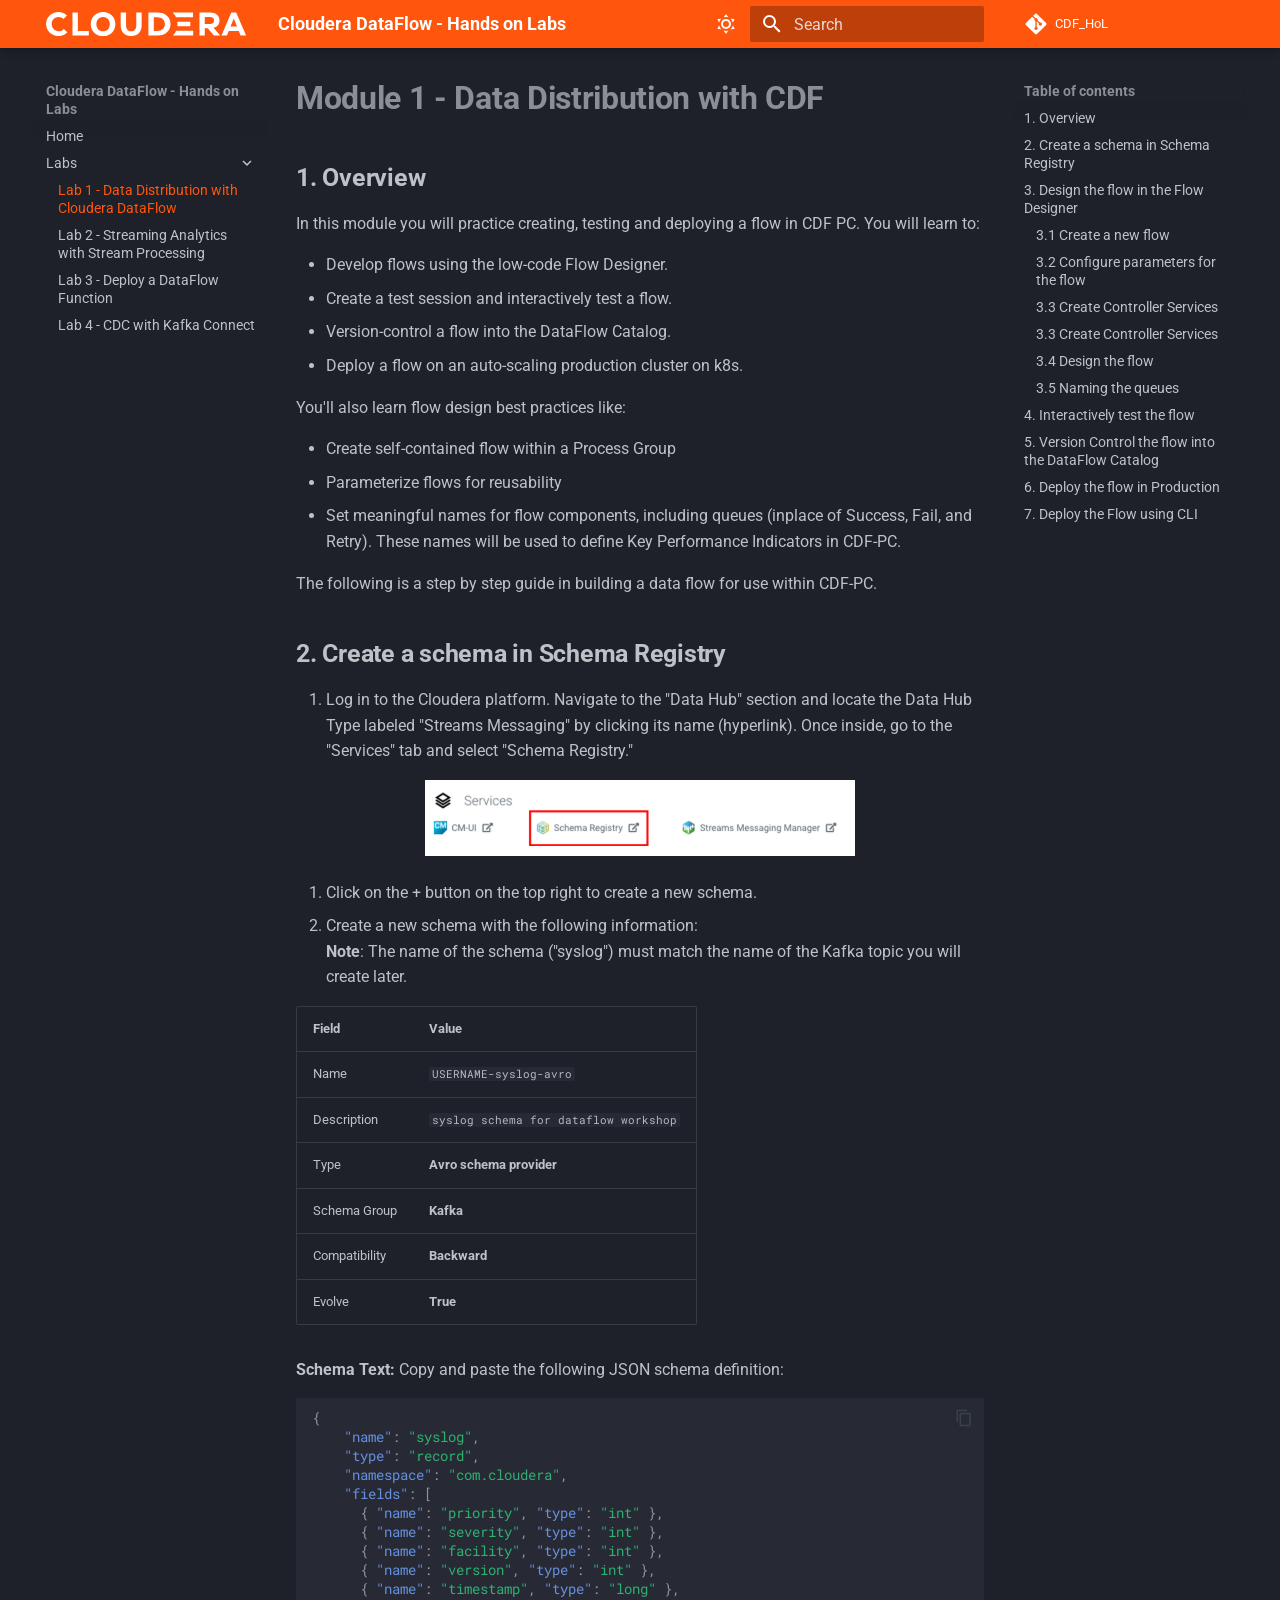
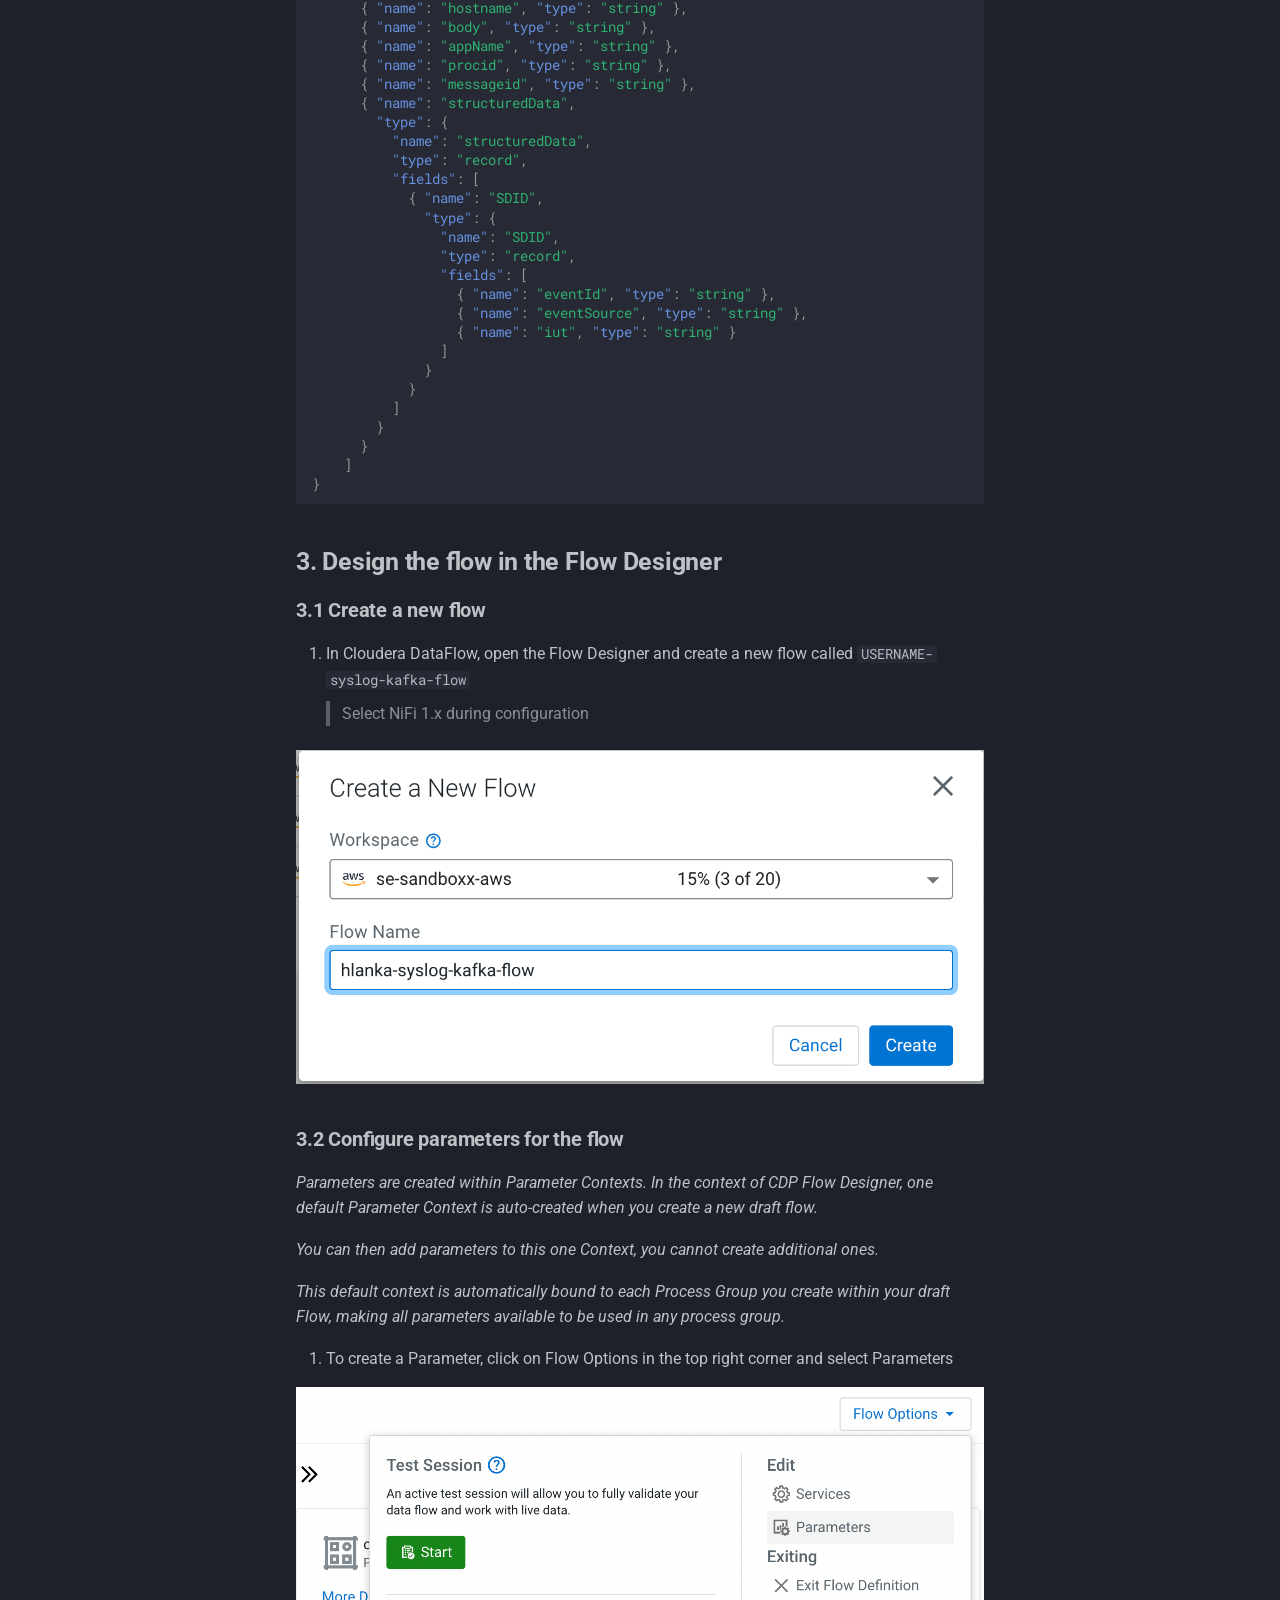
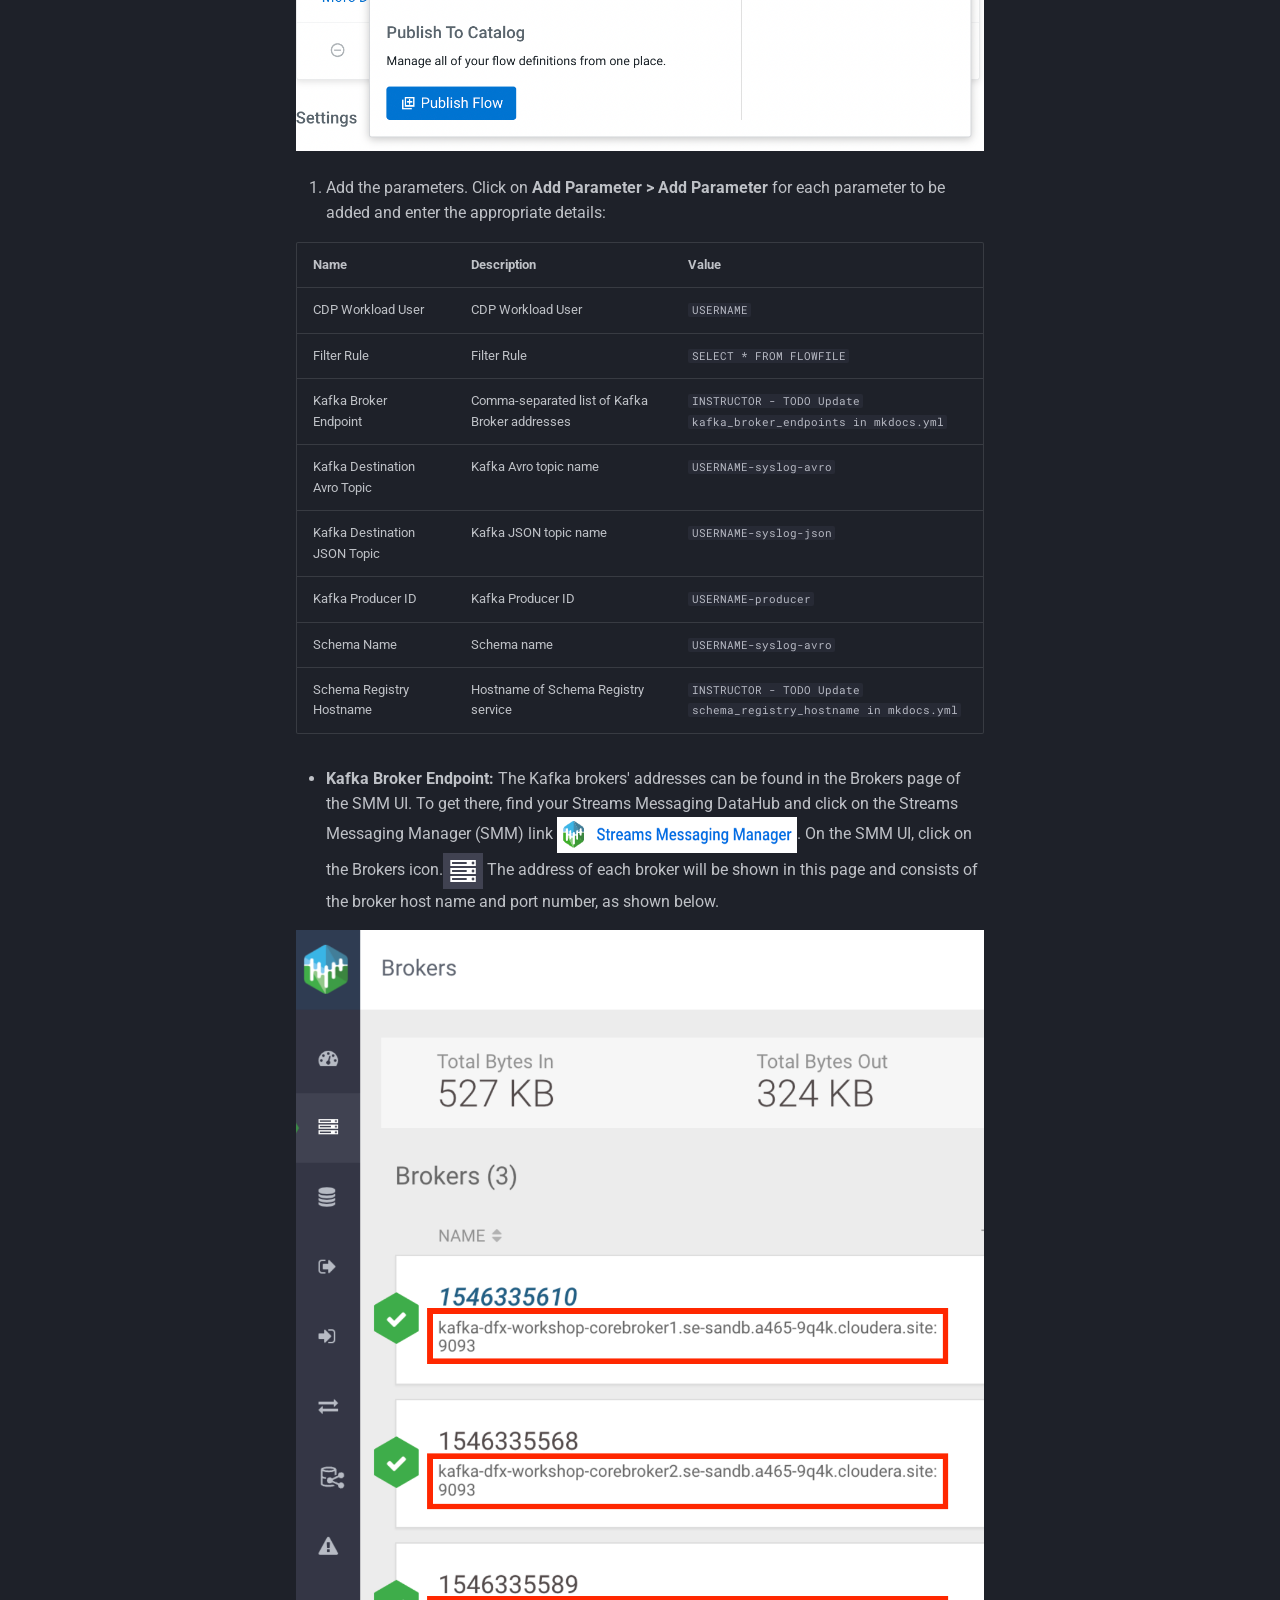
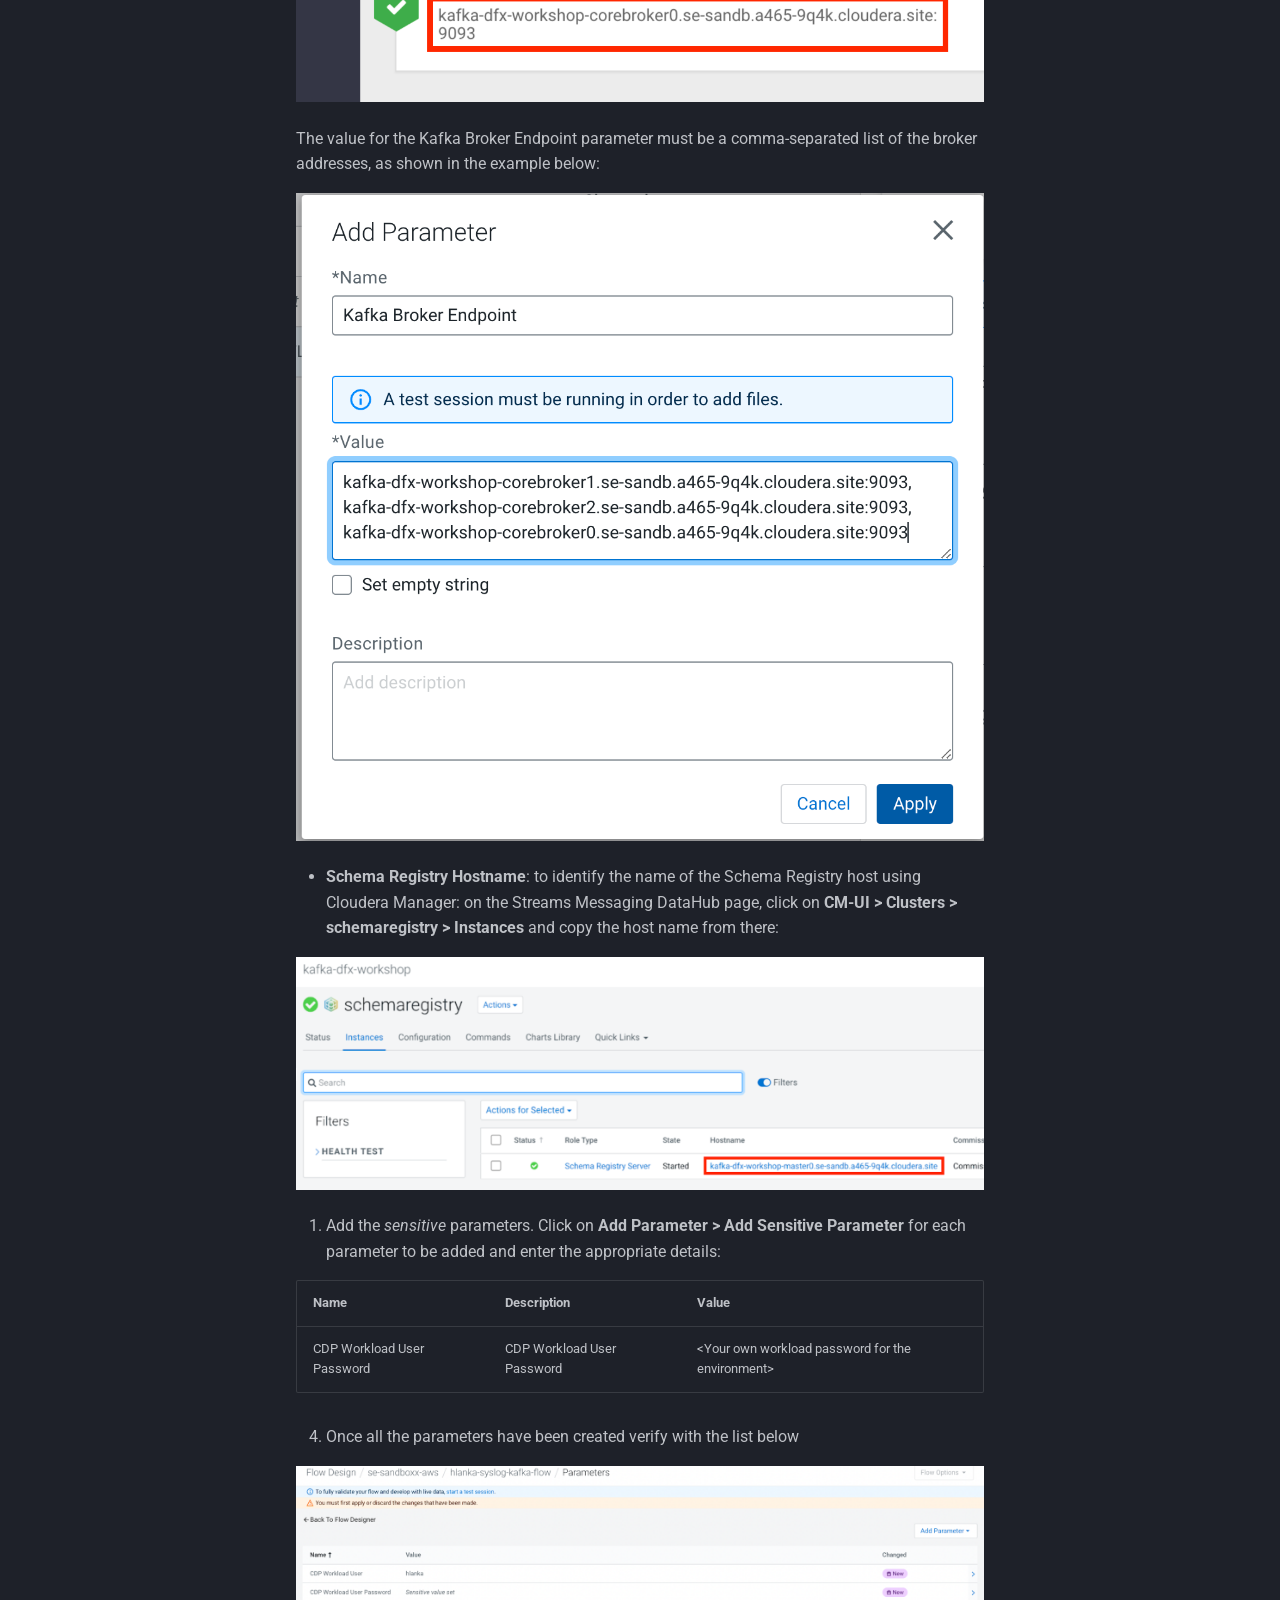
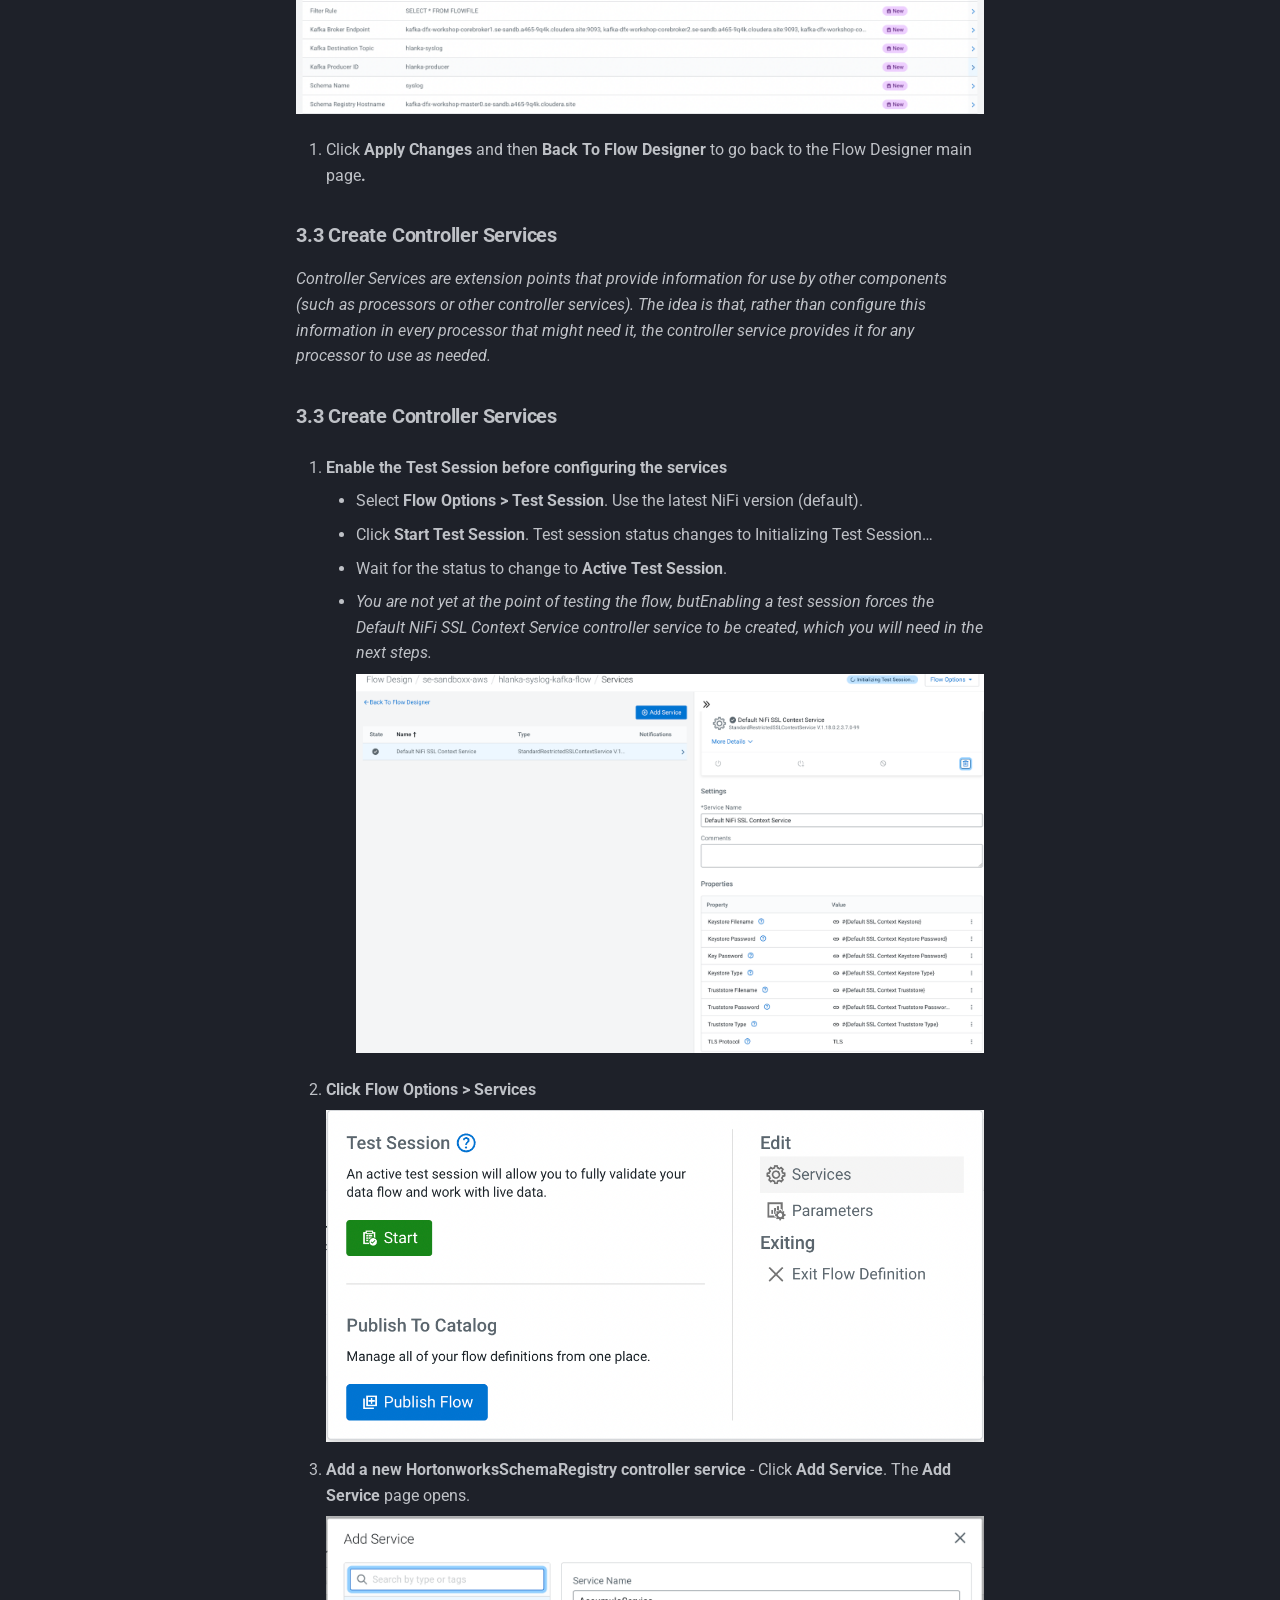
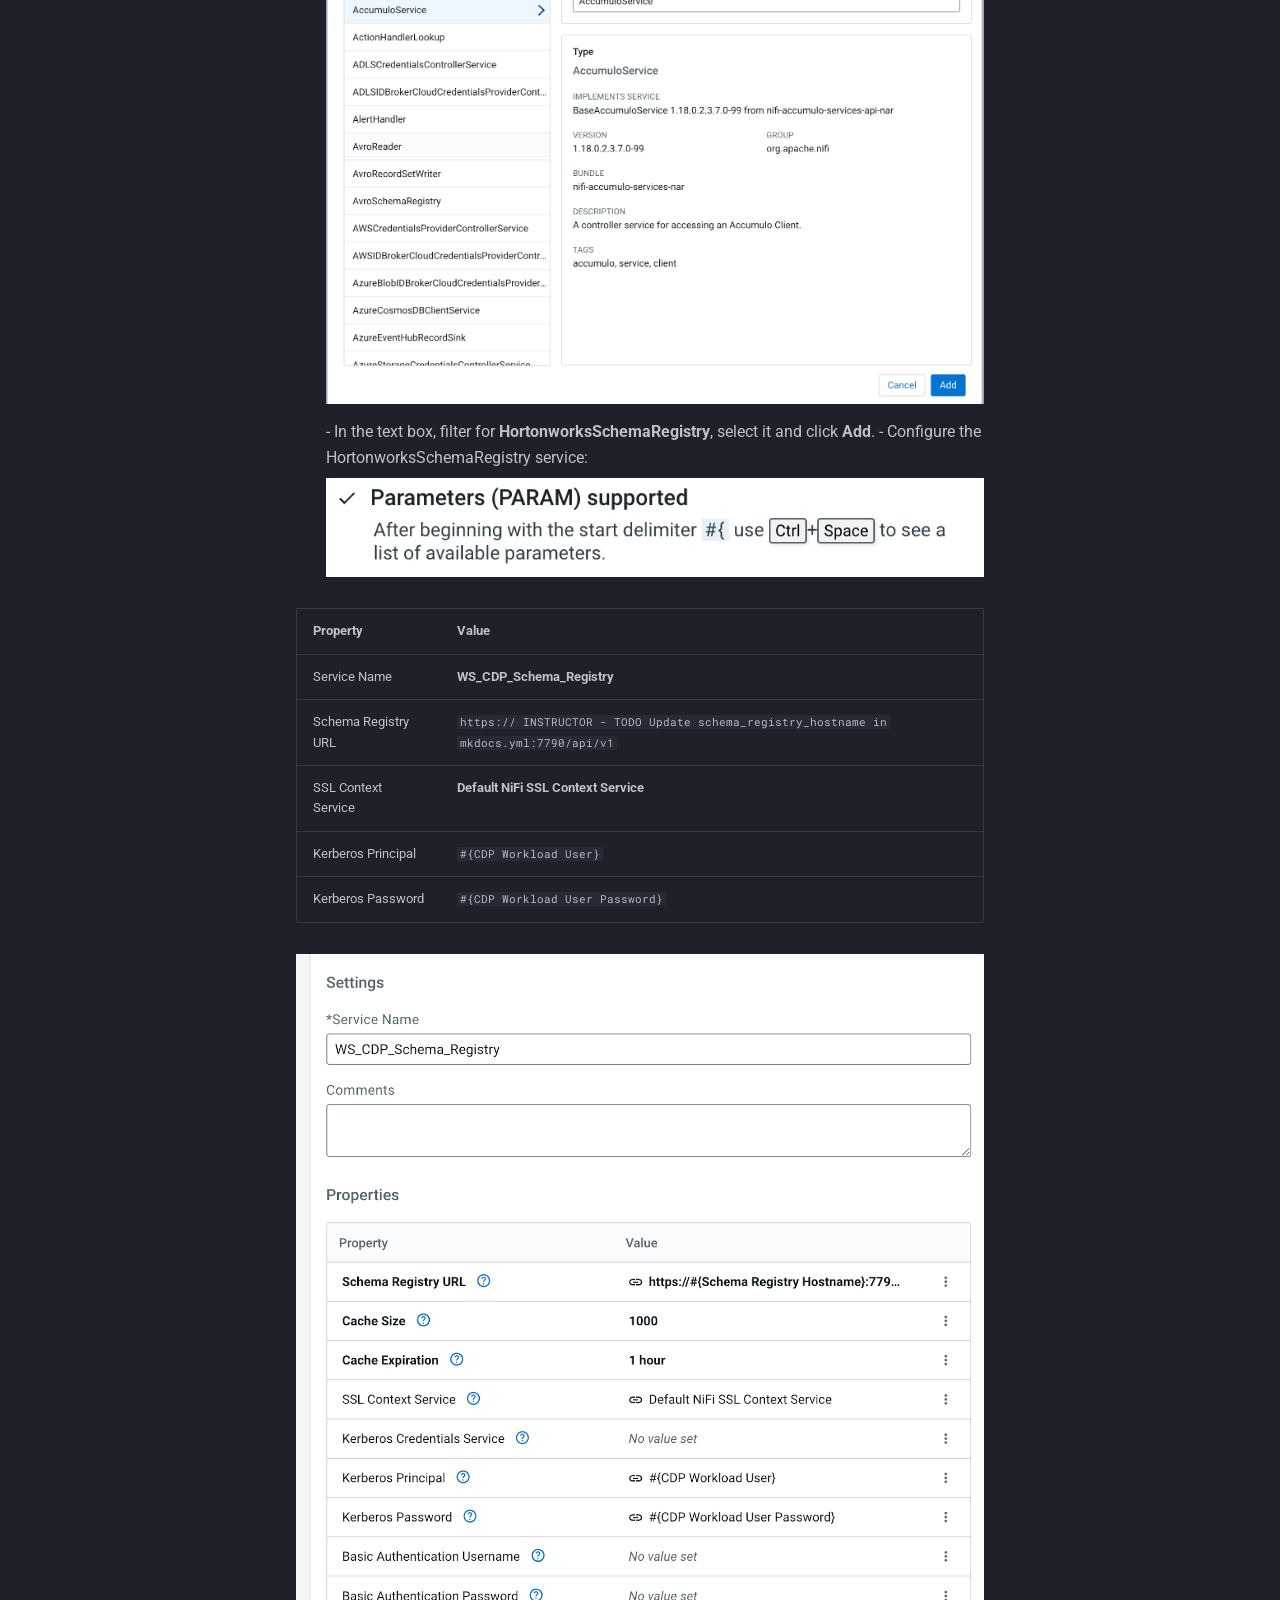
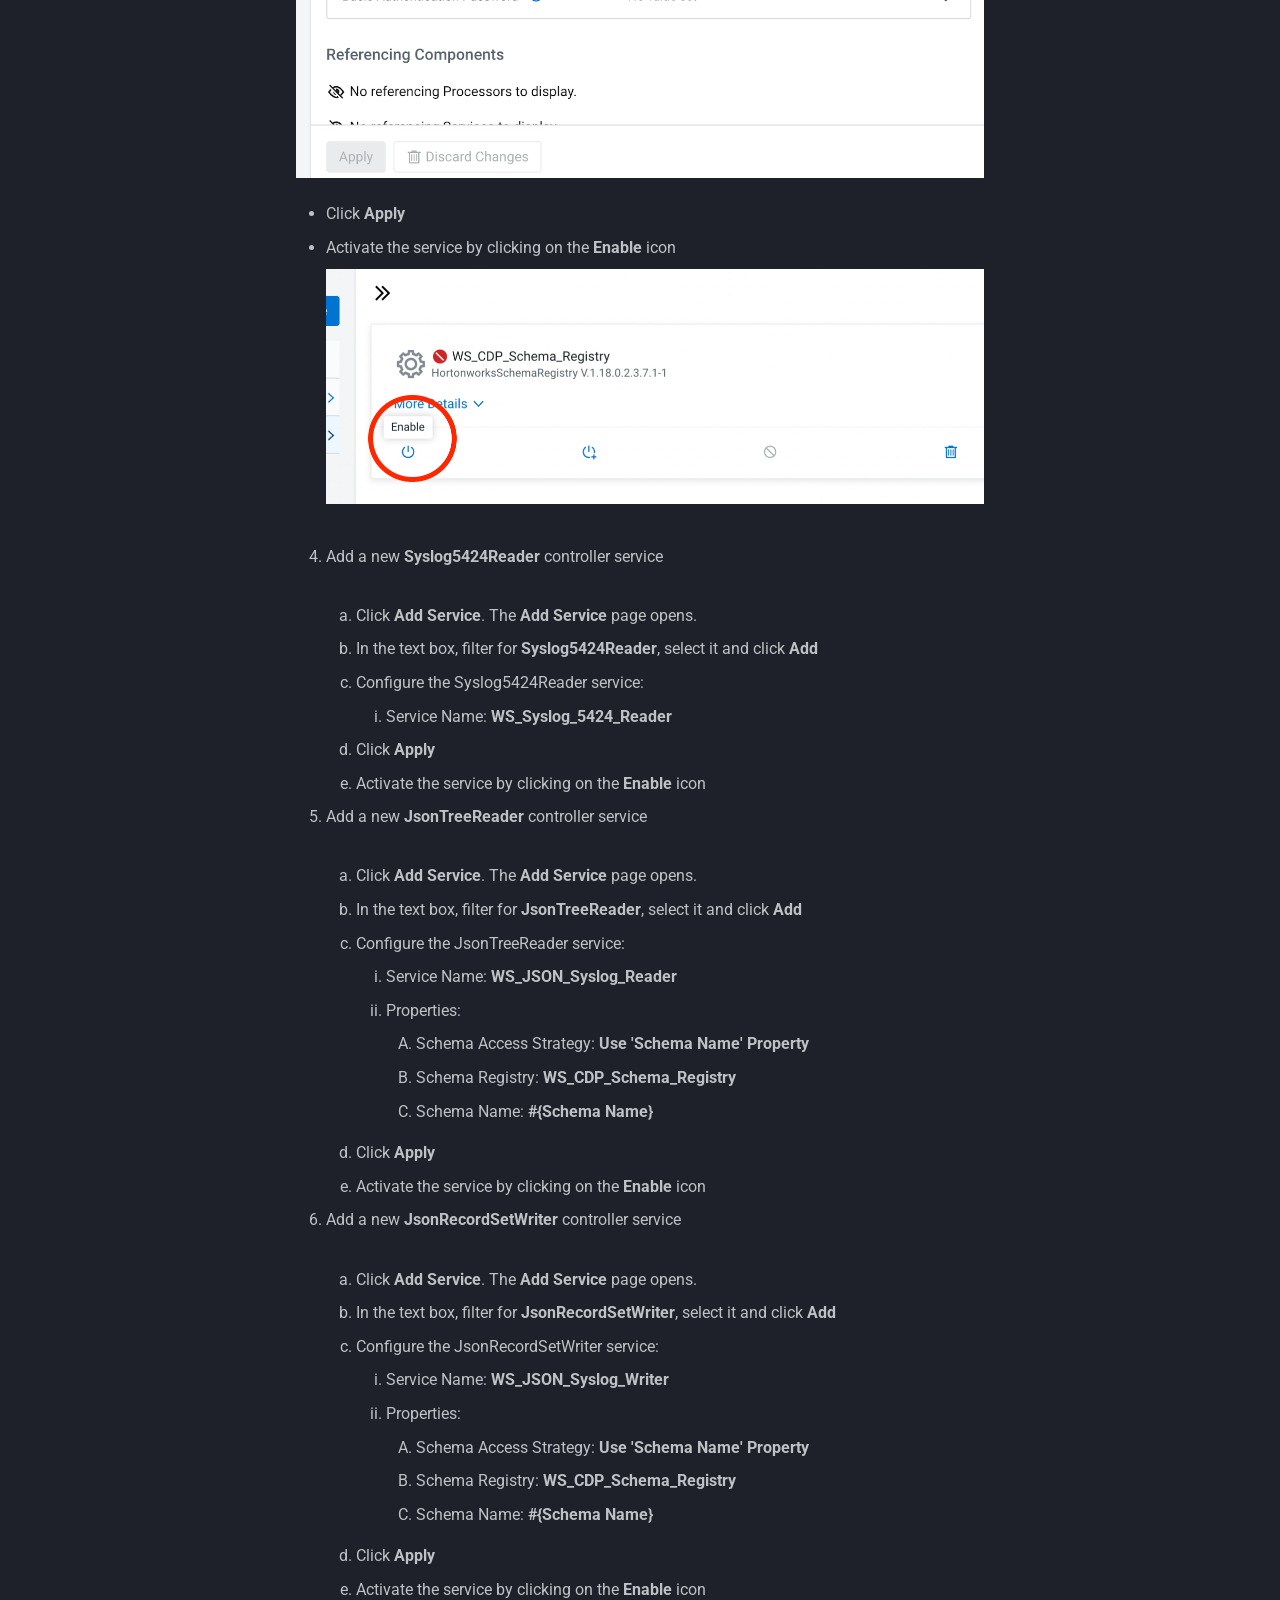
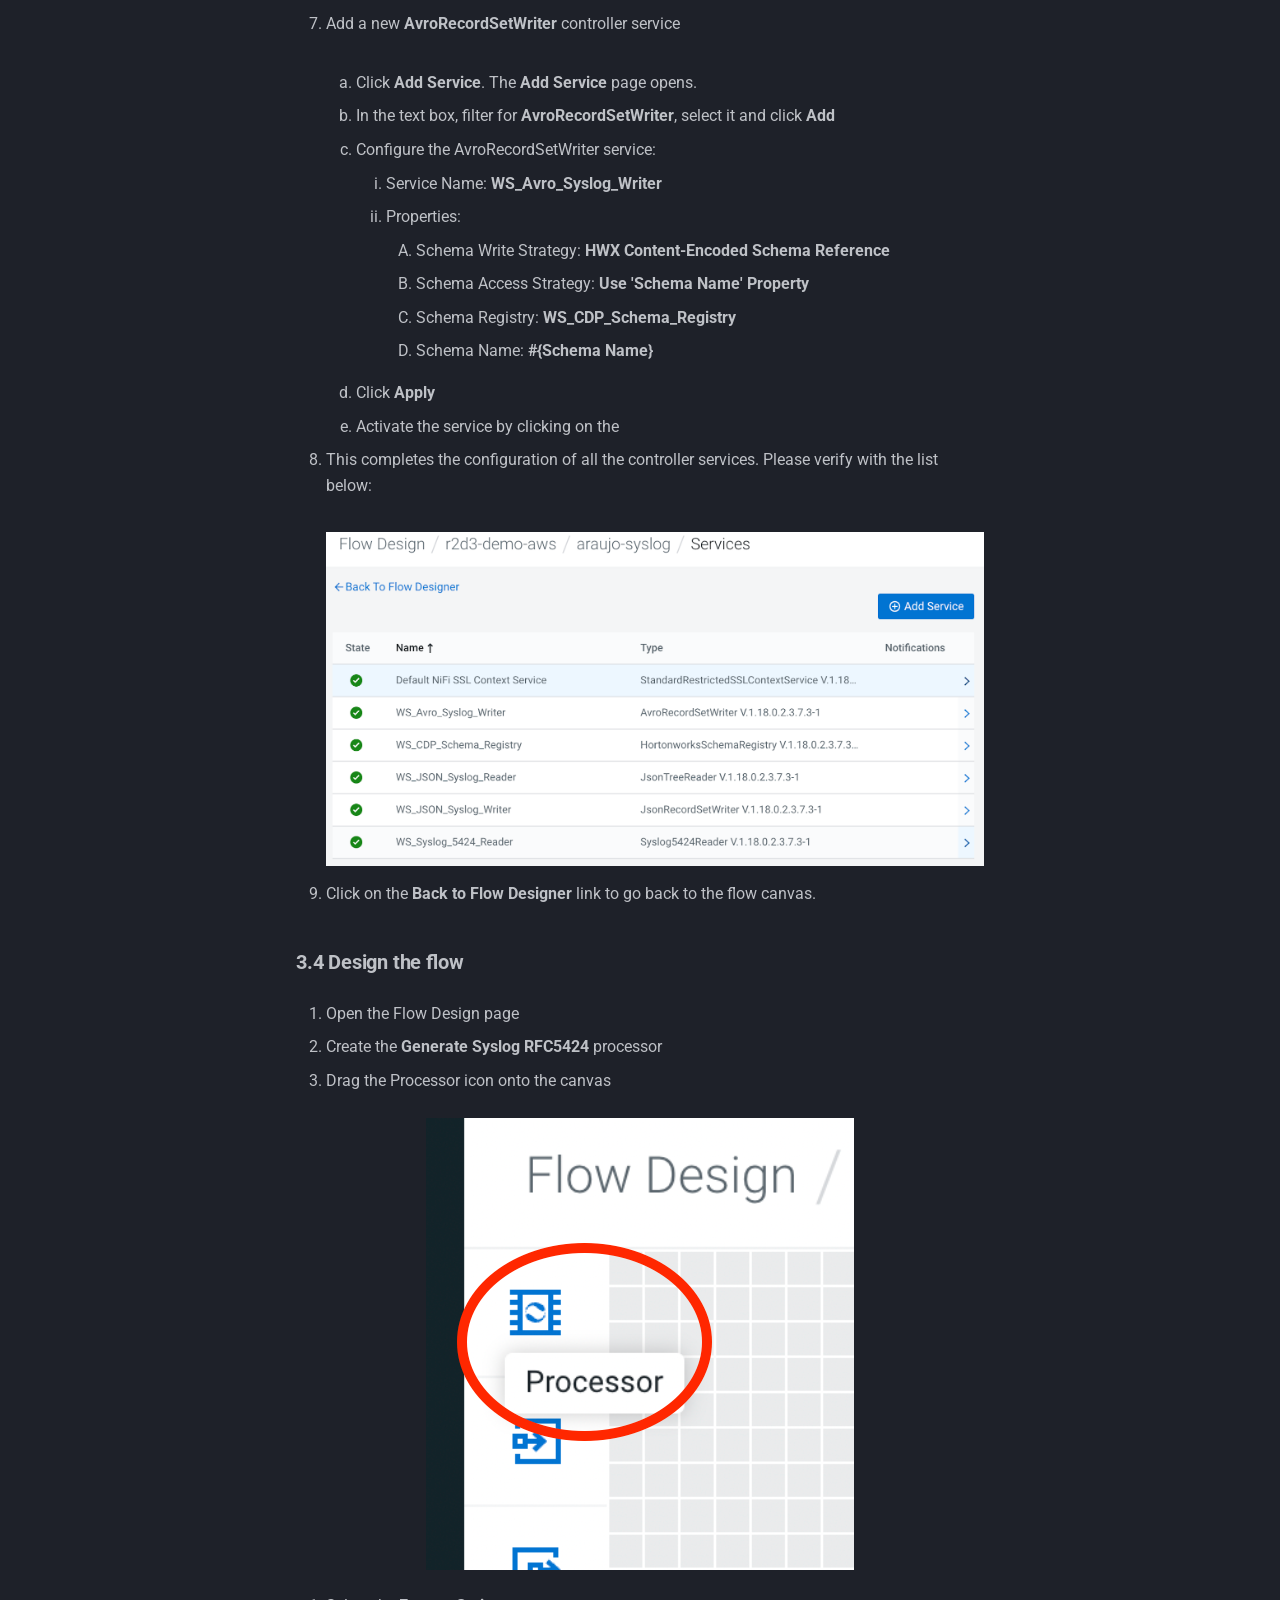
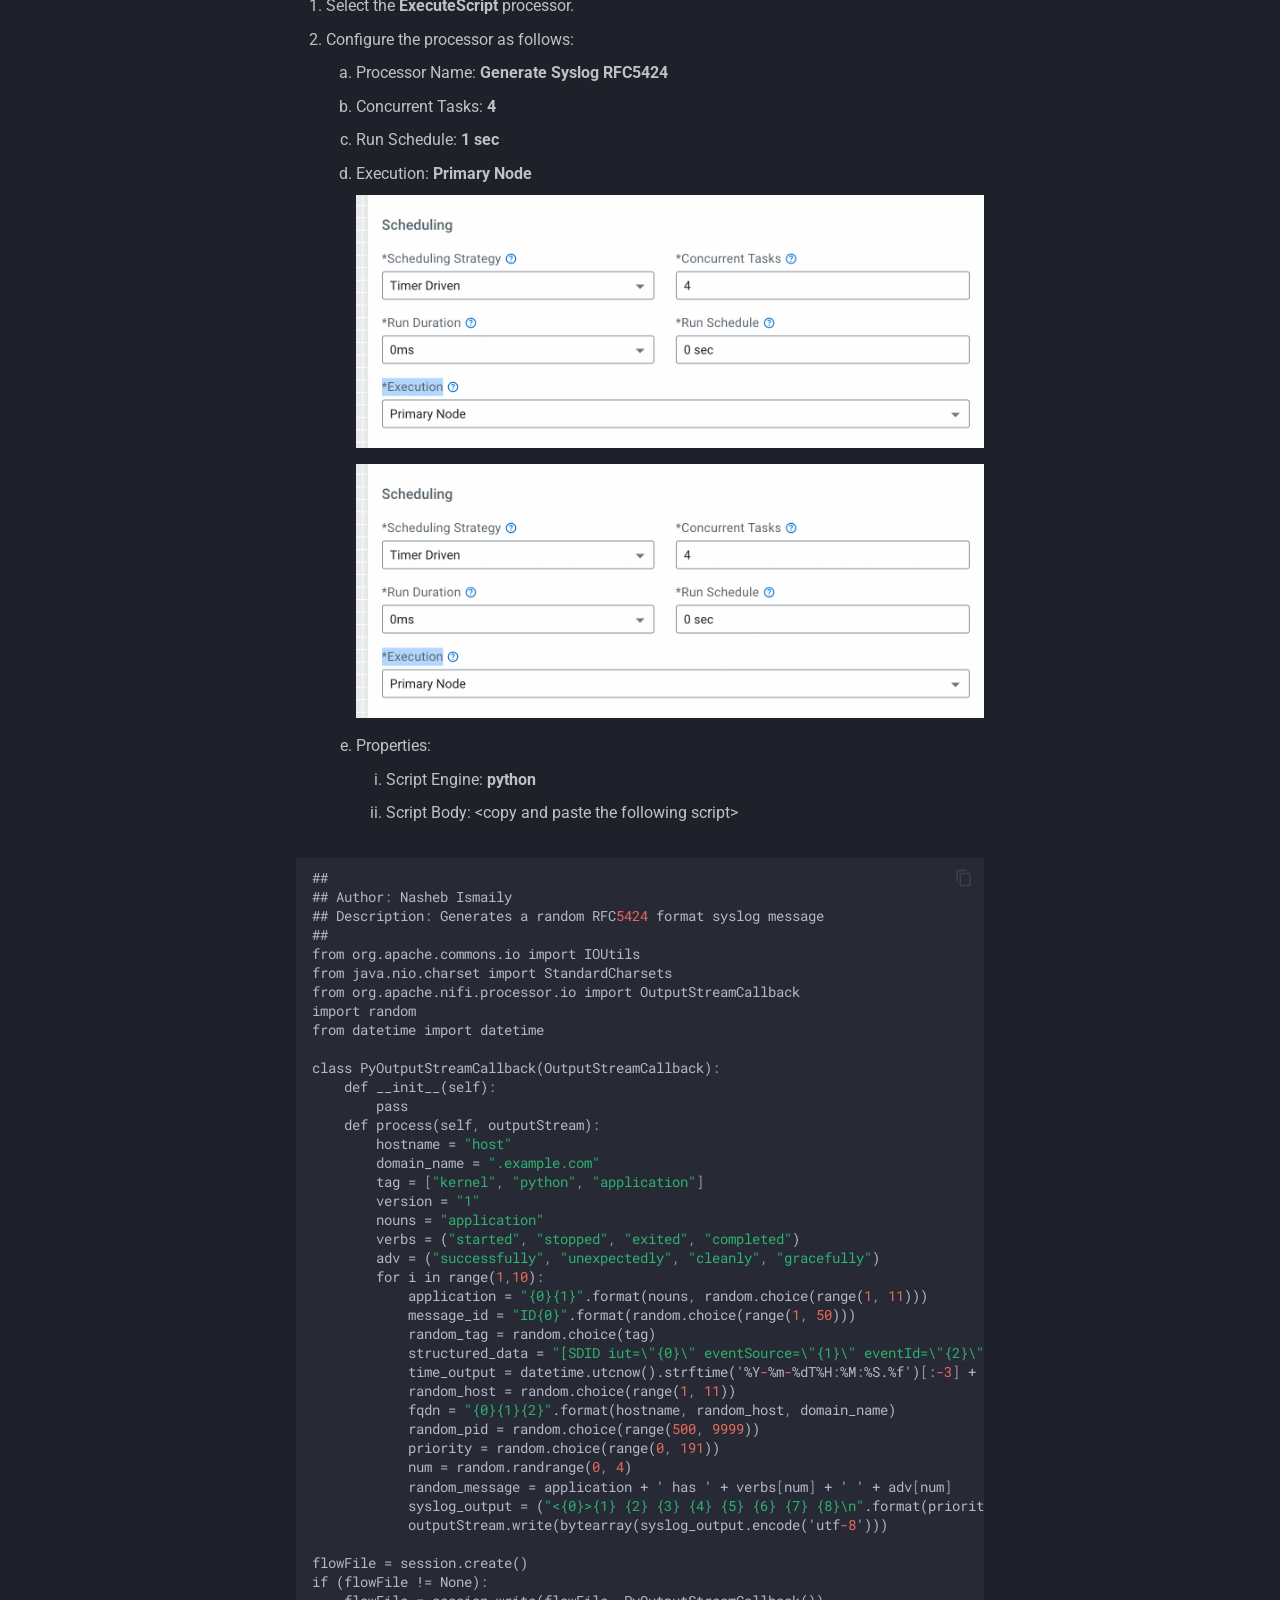
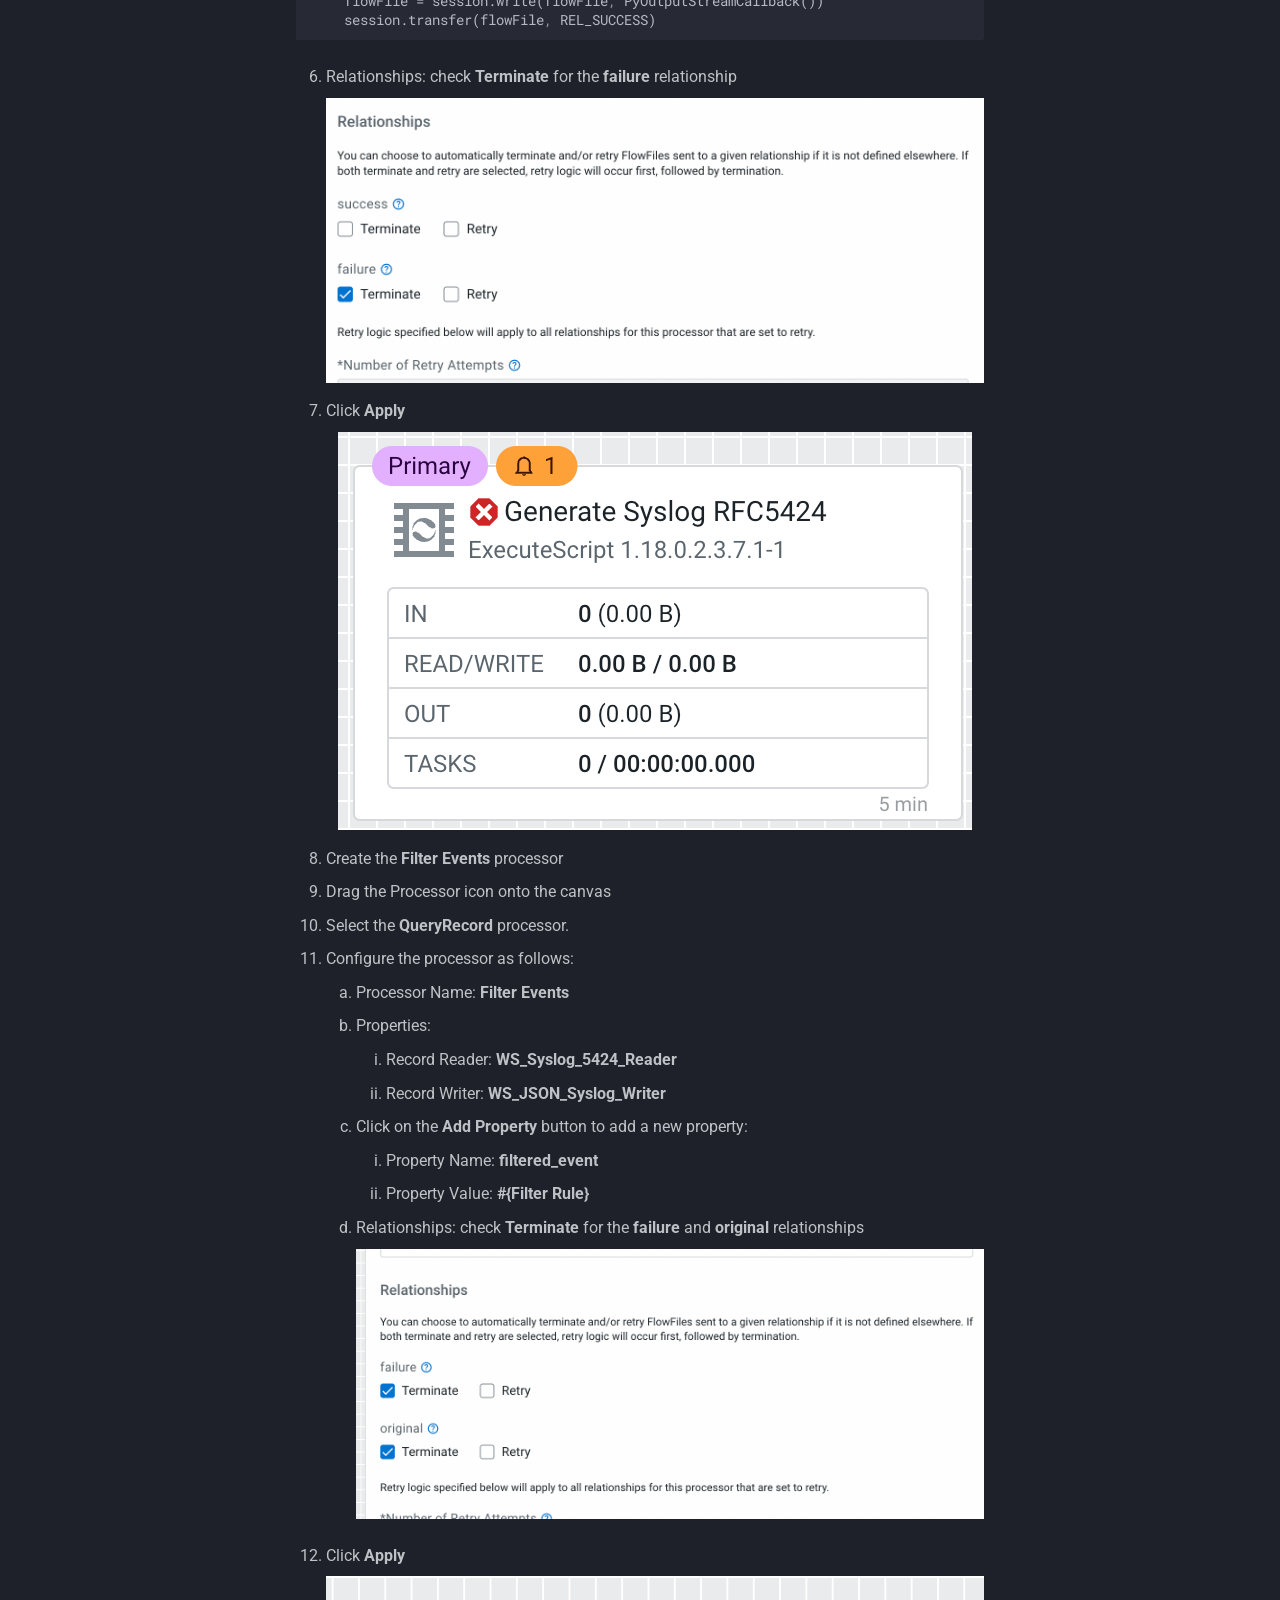
==== commit 53185ad8: "Deployed 7646753 with MkDocs version: 1.6.1" ====
--- a/labs/lab1/index.html
+++ b/labs/lab1/index.html
@@ -862,7 +862,7 @@
 <p>The following is a step by step guide in building a data flow for use within CDF-PC.</p>
 <h2 id="2-create-a-schema-in-schema-registry"><strong>2. Create a schema in Schema Registry</strong></h2>
 <ol>
-<li>Login to Schema Registry by clicking the appropriate hyperlink in the Streams Messaging Datahub.</li>
+<li>Log in to the Cloudera platform. Navigate to the "Data Hub" section and locate the Data Hub Type labeled "Streams Messaging" by clicking its name (hyperlink). Once inside, go to the "Services" tab and select "Schema Registry."</li>
 </ol>
 <p align="center">
   <a class="glightbox" data-type="image" data-width="auto" data-height="auto" href="../../assets/images/lab_images/lab1/1.12.png" data-desc-position="bottom"><img src="../../assets/images/lab_images/lab1/1.12.png" alt="Schema Registry Screenshot"></a>
@@ -947,7 +947,10 @@
 <h2 id="3-design-the-flow-in-the-flow-designer"><strong>3. Design the flow in the Flow Designer</strong></h2>
 <h3 id="31-create-a-new-flow"><strong>3.1 Create a new flow</strong></h3>
 <ol>
-<li>In Cloudera DataFlow, open the Flow Designer and create a new flow called <code>USERNAME-syslog-kafka-flow</code></li>
+<li>In Cloudera DataFlow, open the Flow Designer and create a new flow called <code>USERNAME-syslog-kafka-flow</code><blockquote>
+<p>Select NiFi 1.x during configuration</p>
+</blockquote>
+</li>
 </ol>
 <p align="center">
   <a class="glightbox" data-type="image" data-width="auto" data-height="auto" href="../../assets/images/lab_images/lab1/3.1.png" data-desc-position="bottom"><img src="../../assets/images/lab_images/lab1/3.1.png" alt="Schema Registry Screenshot"></a>
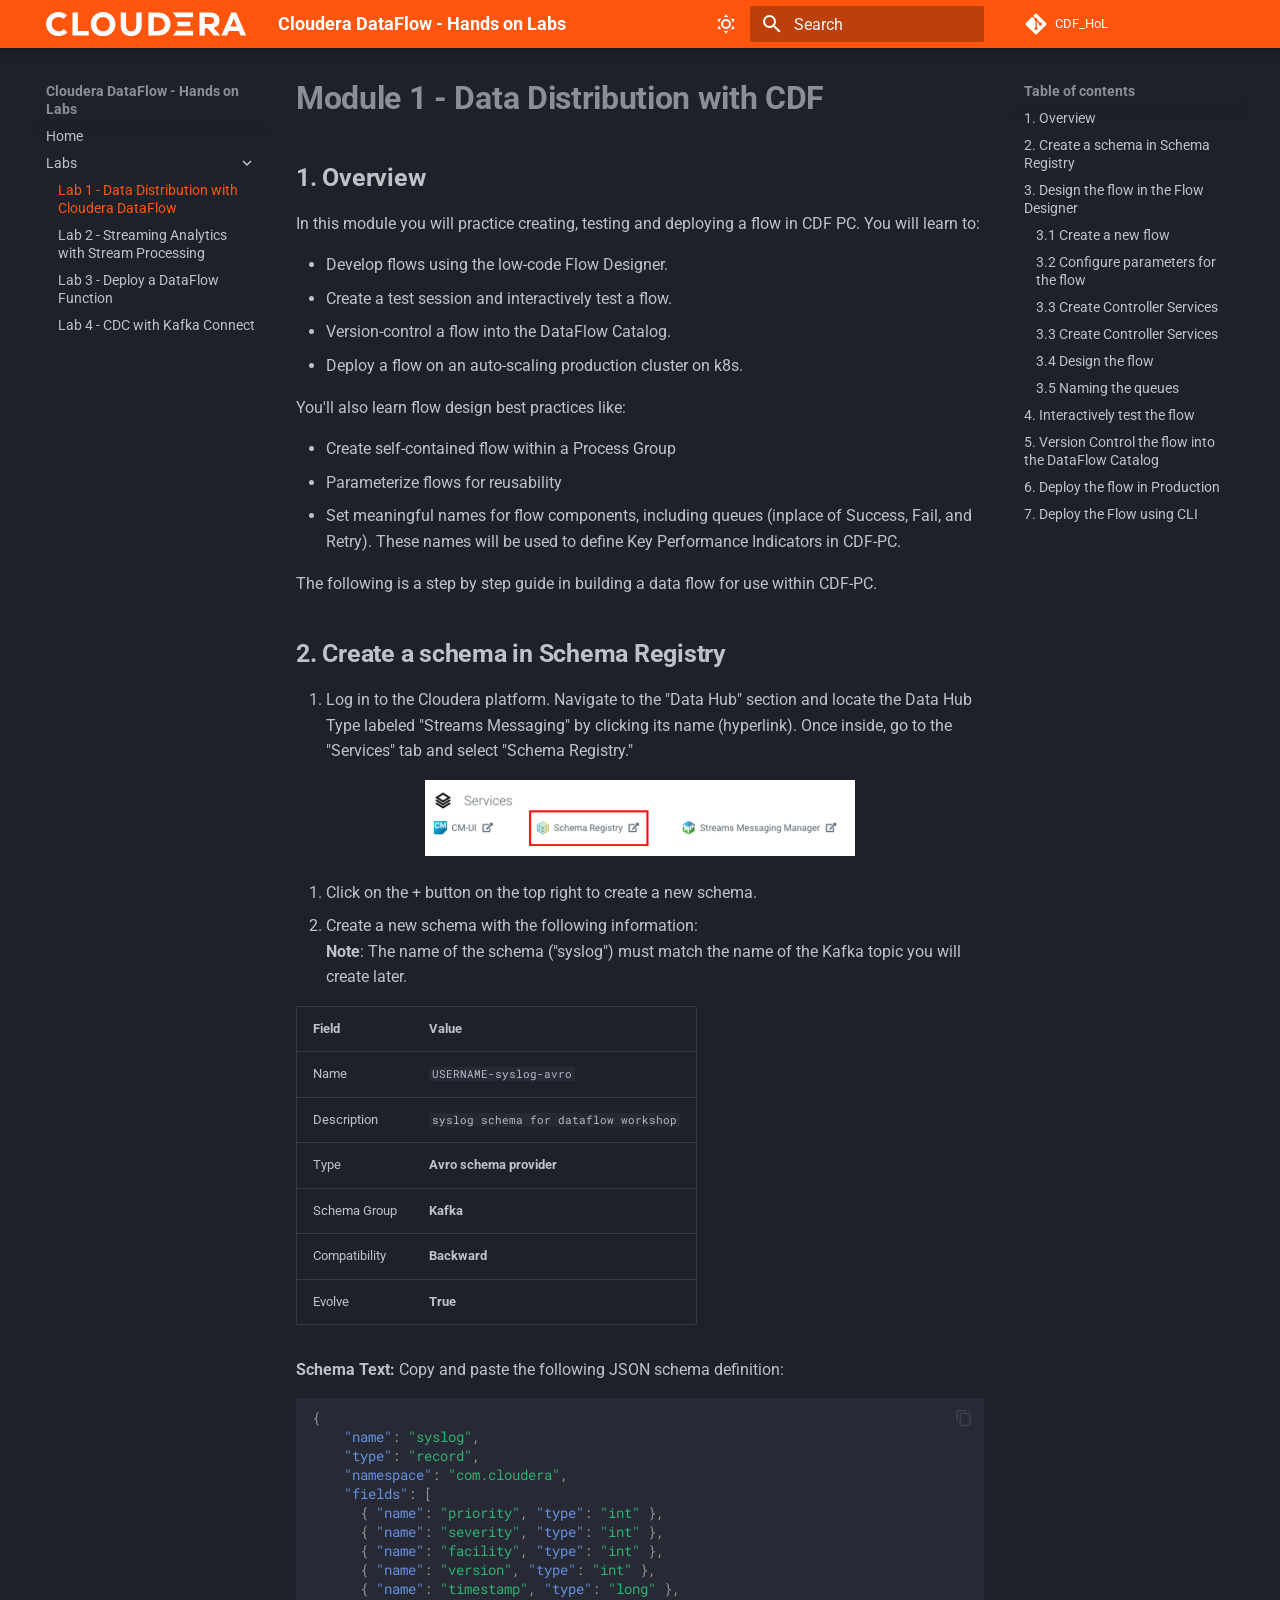
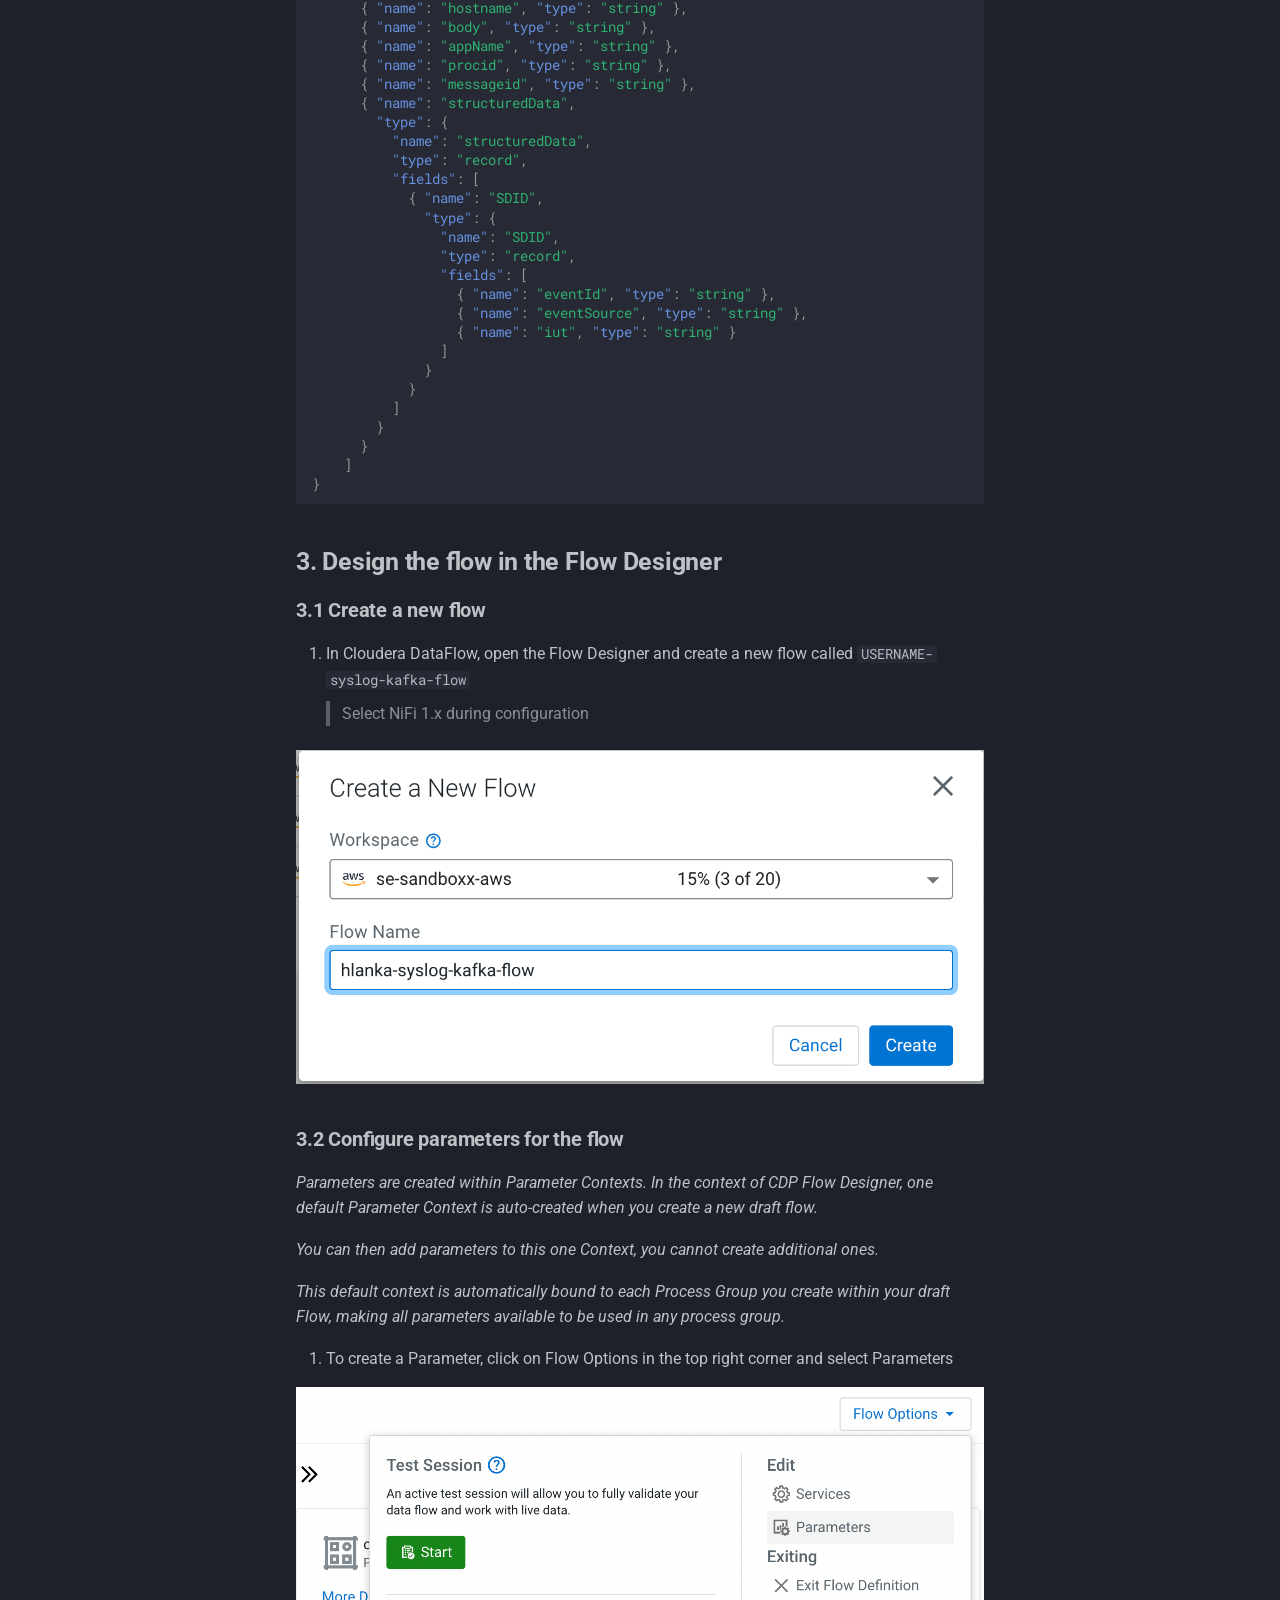
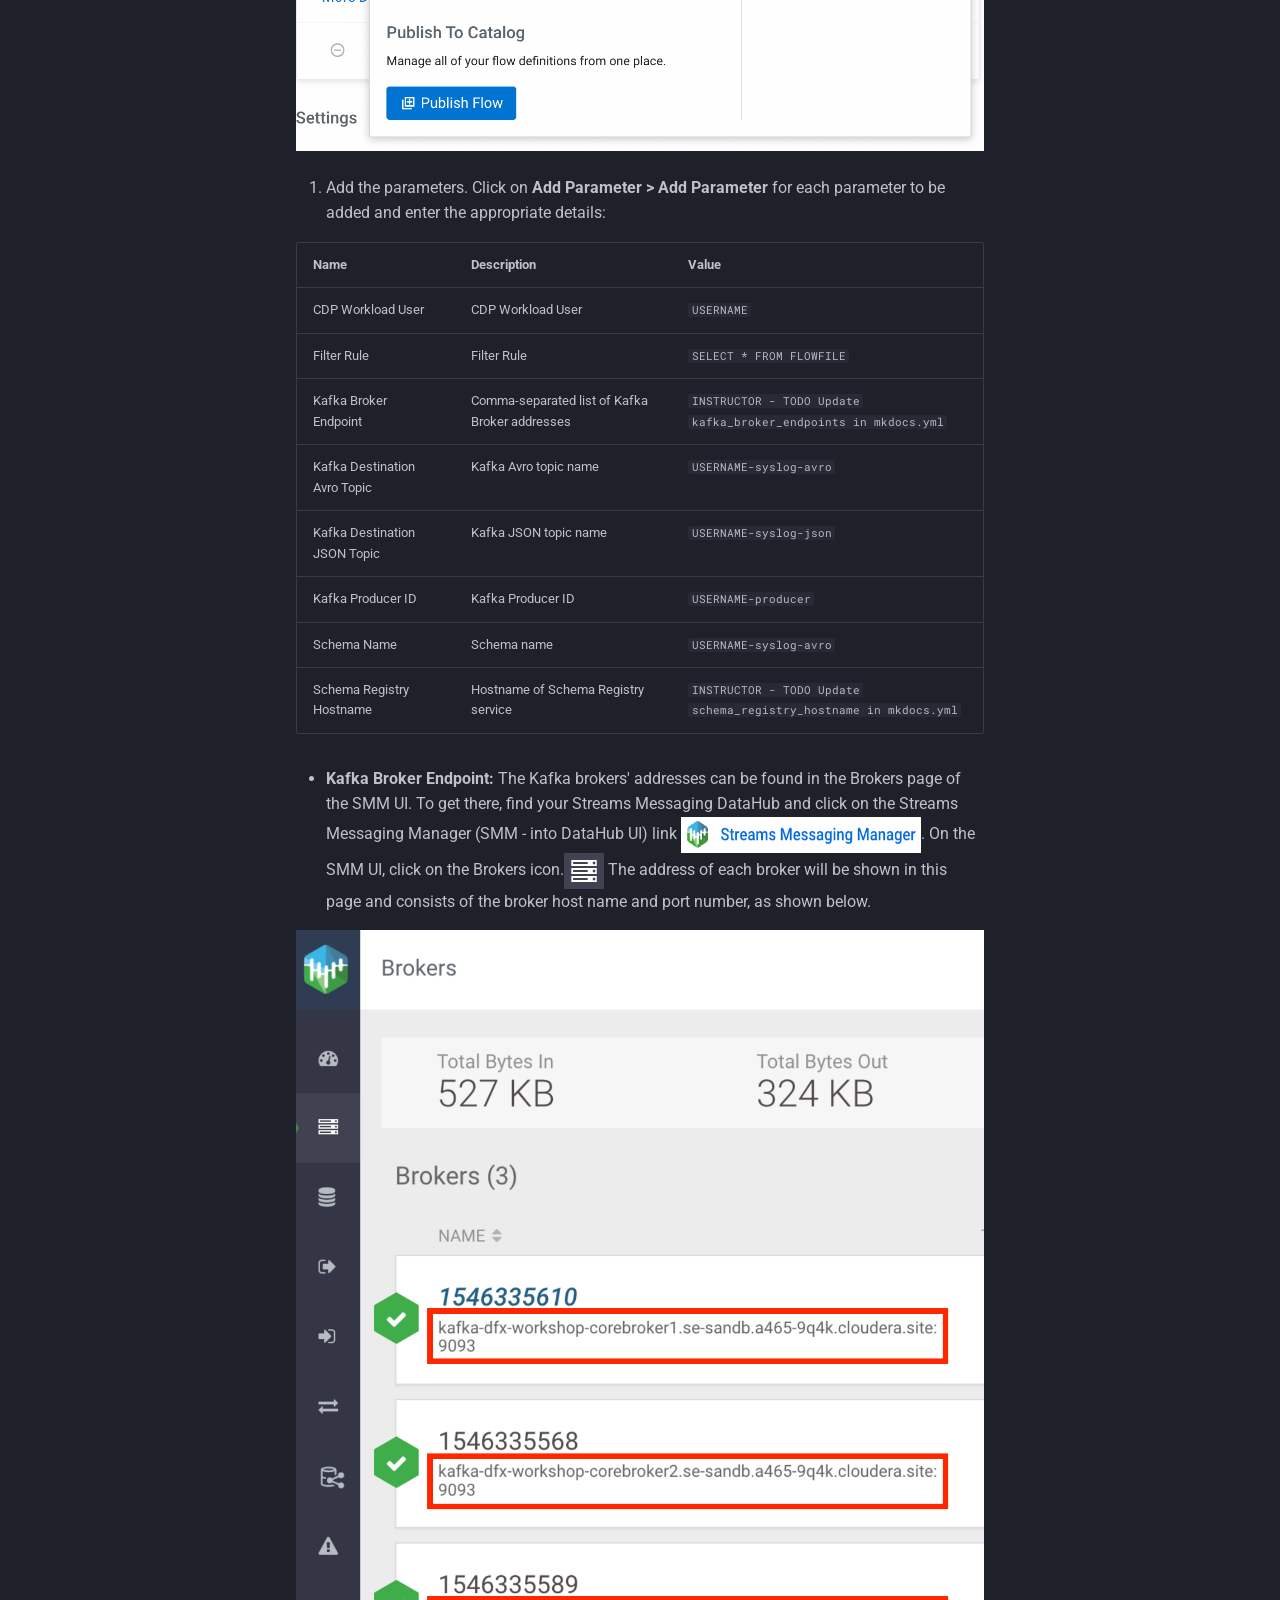
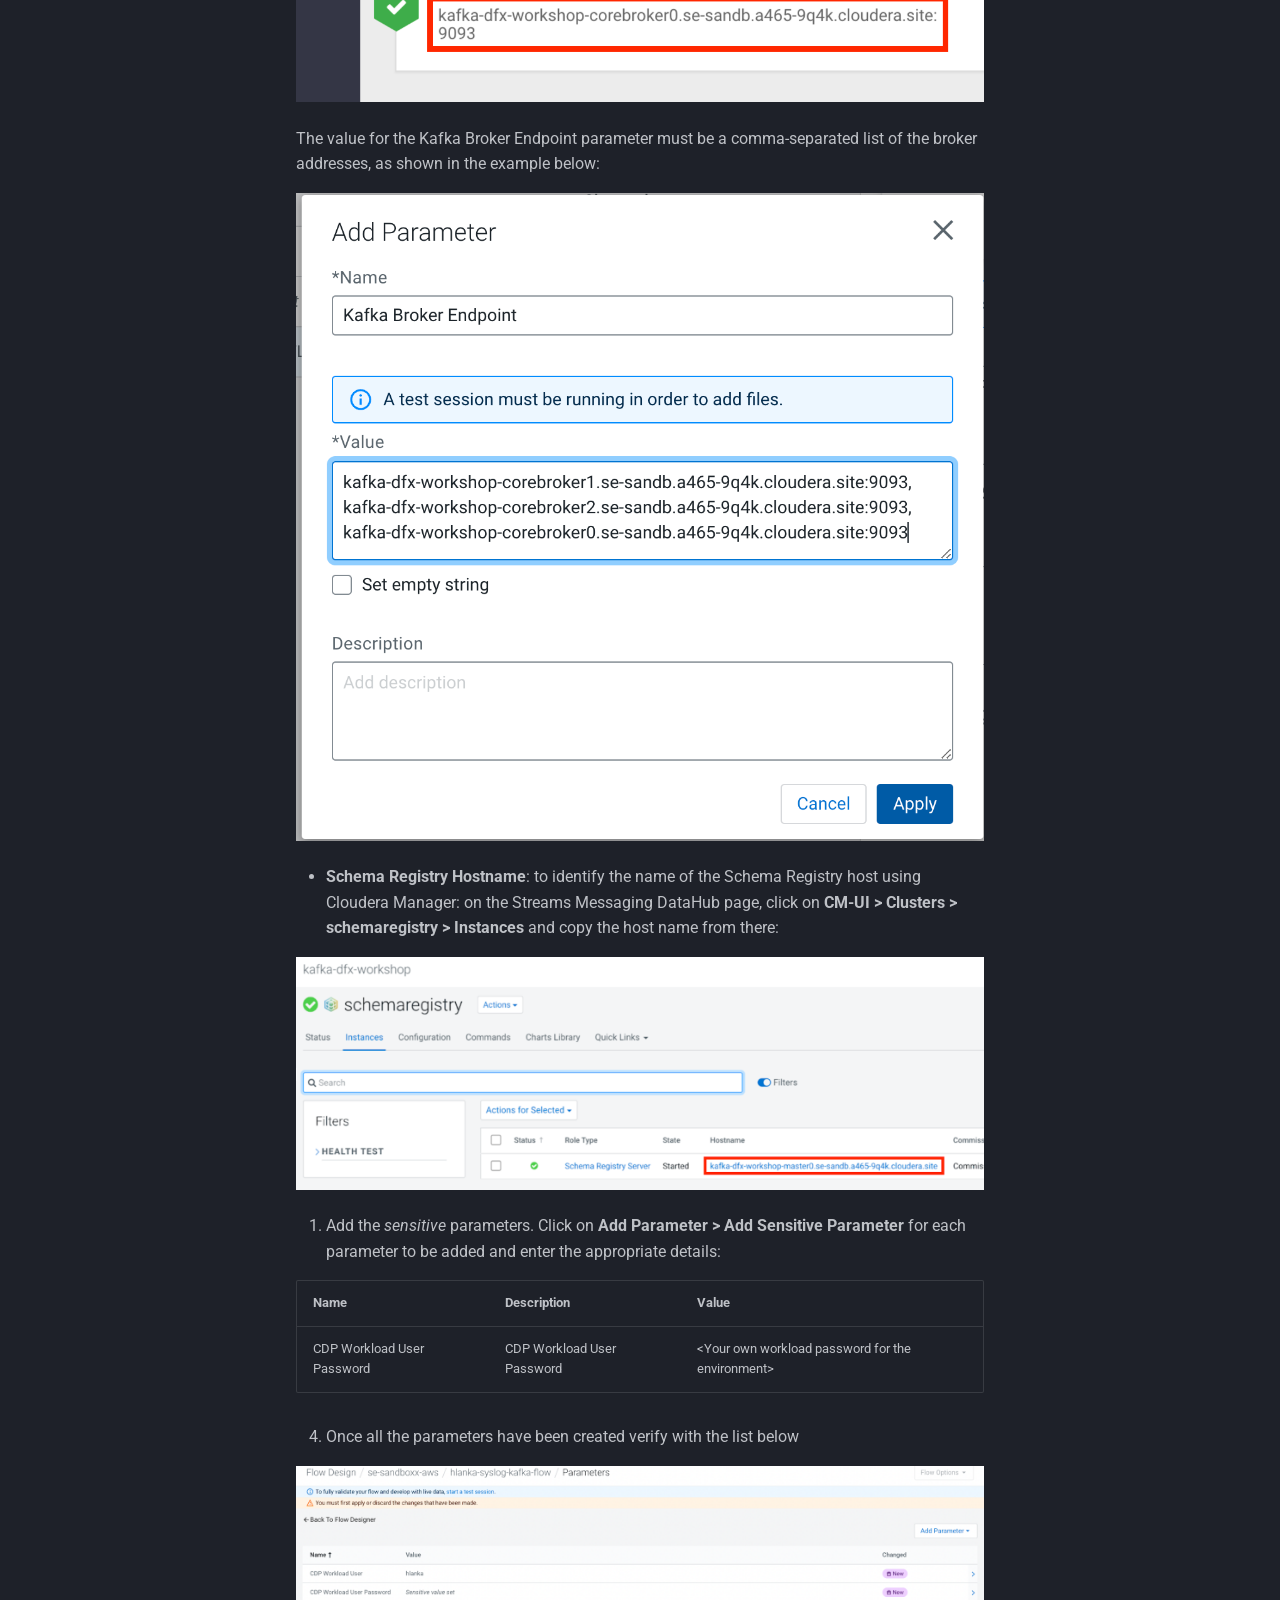
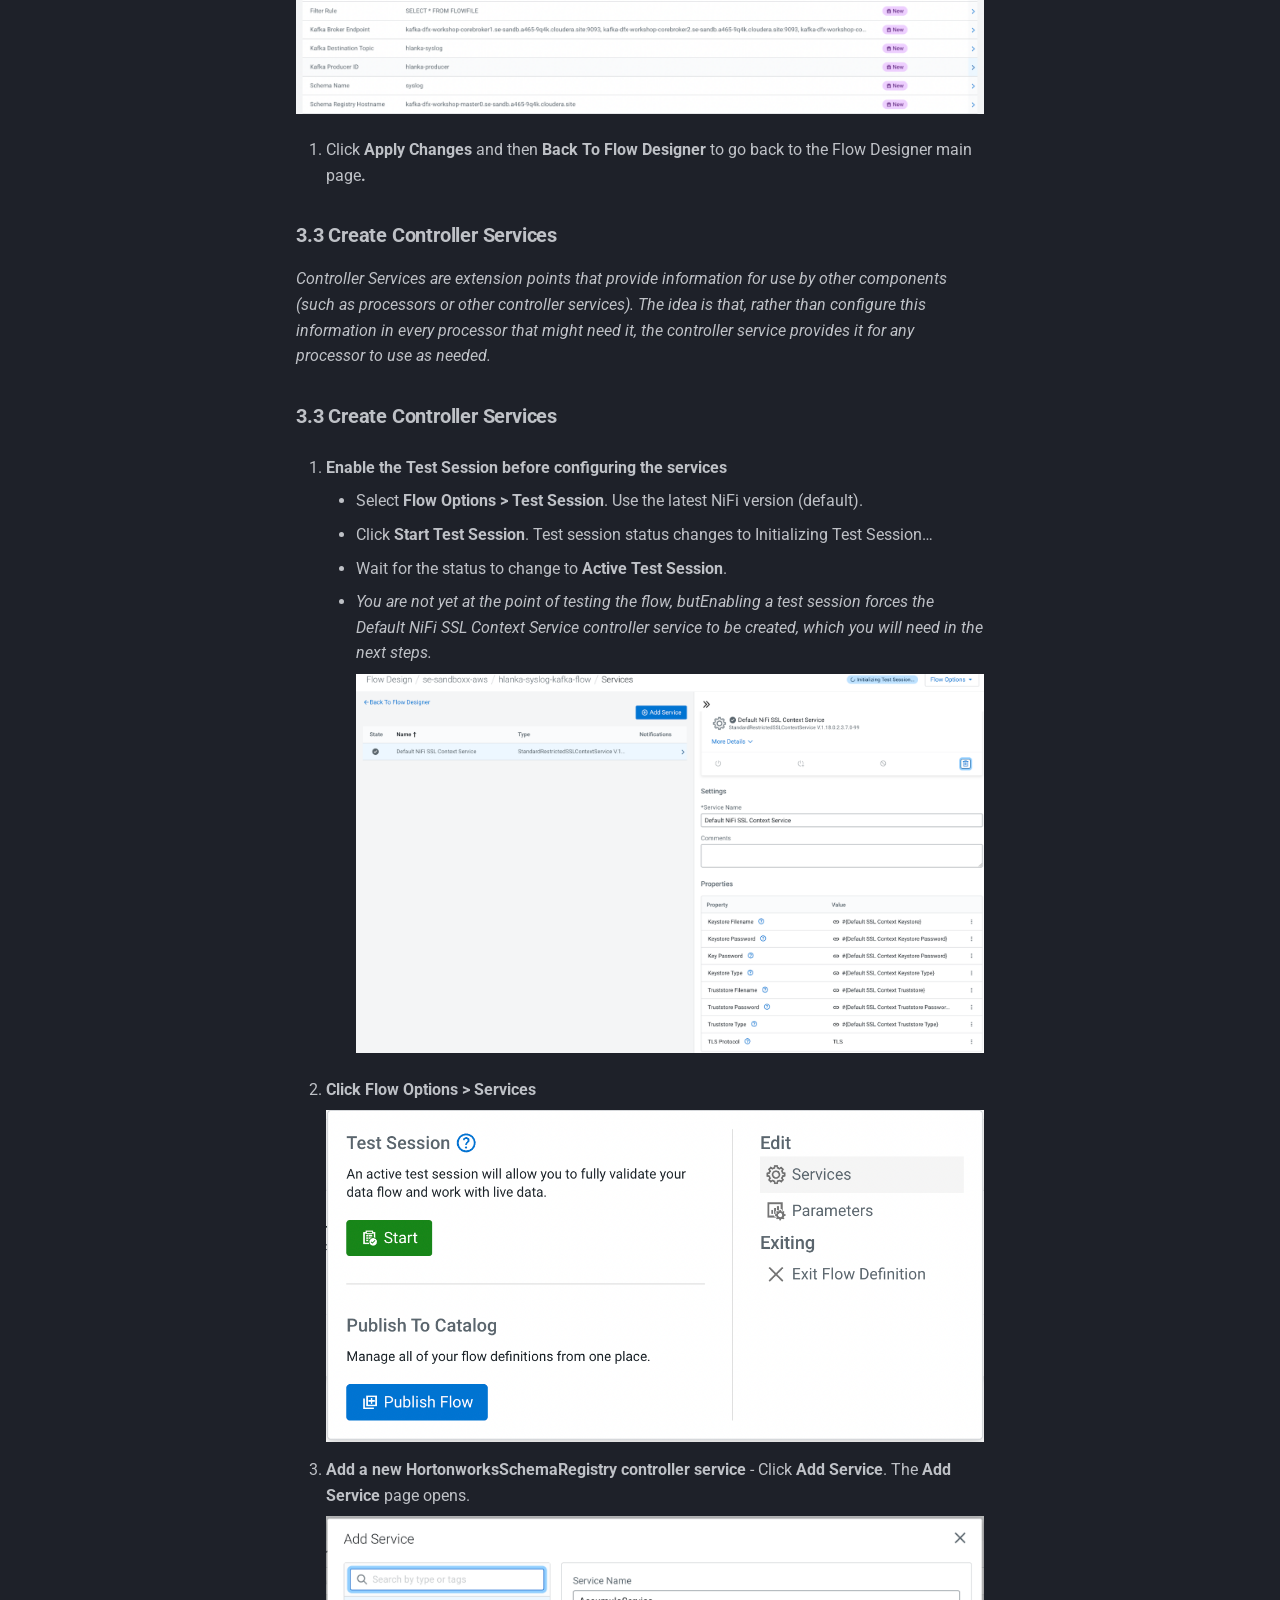
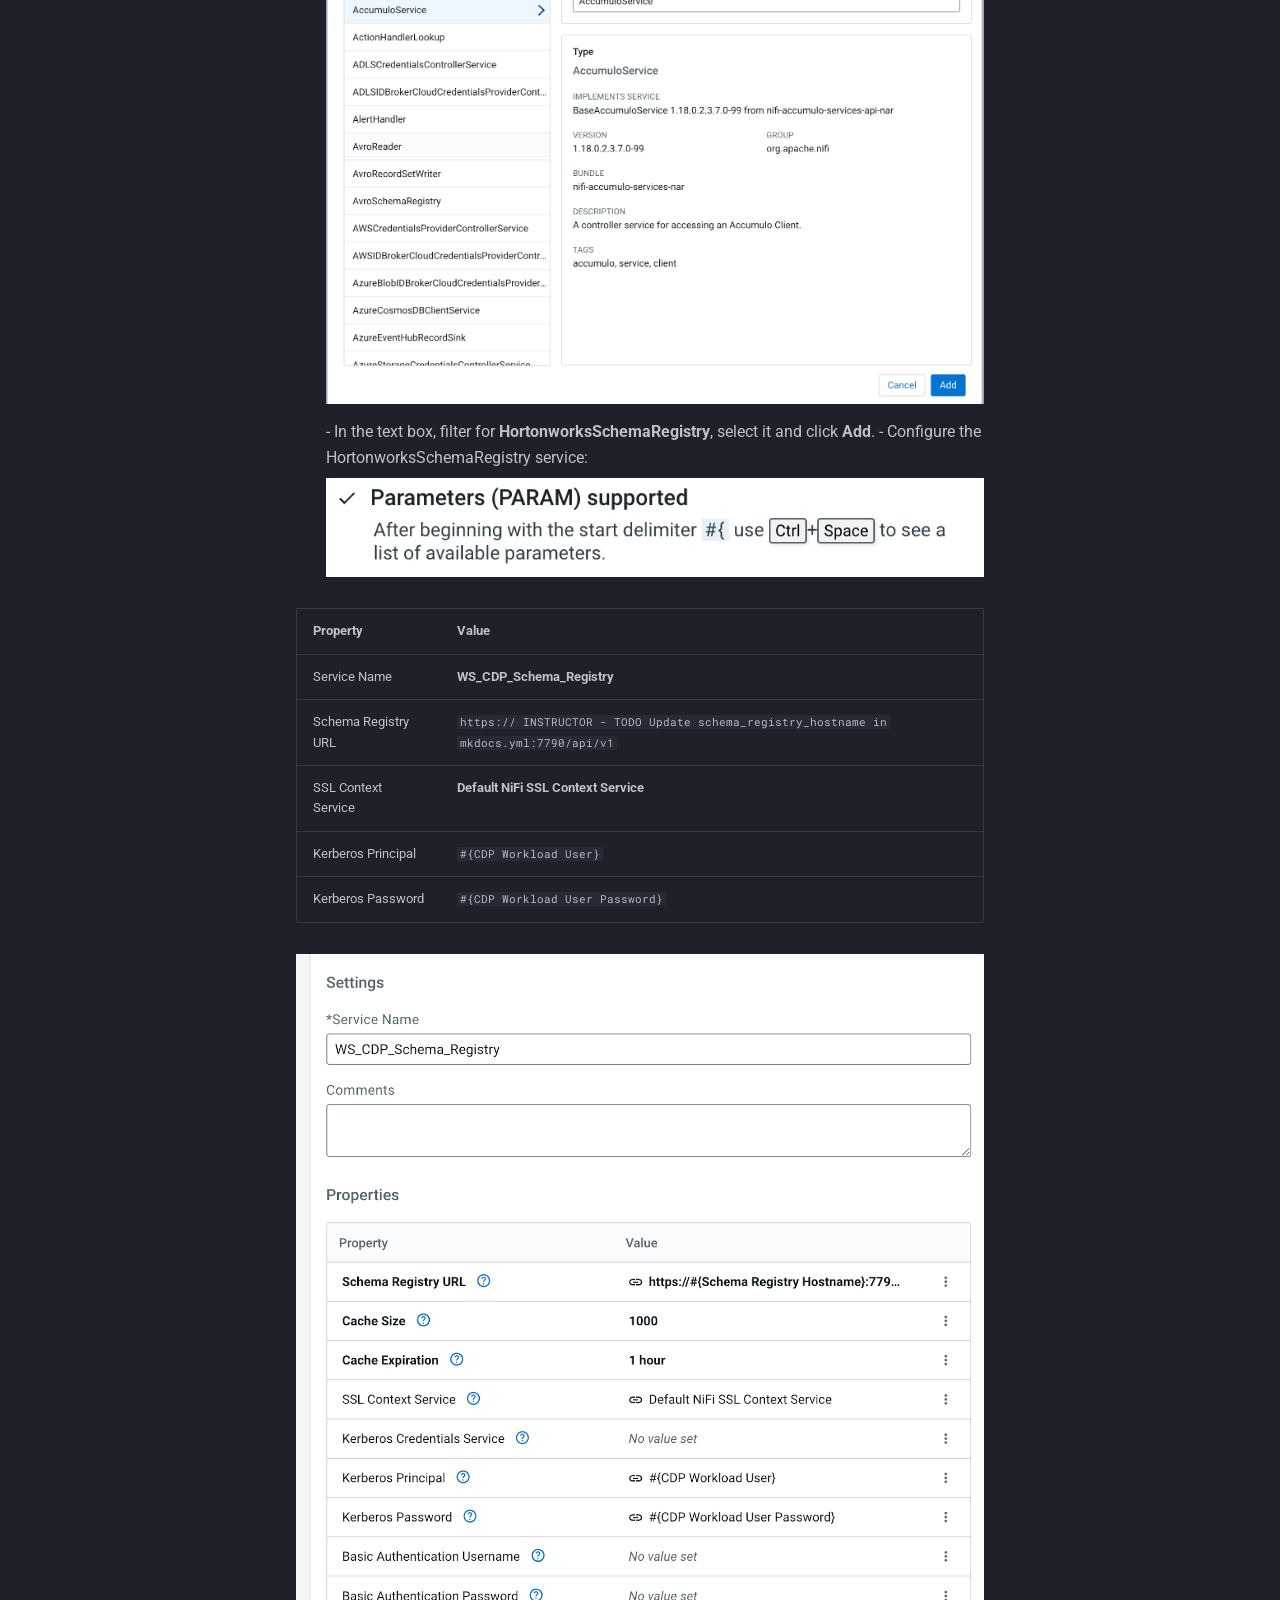
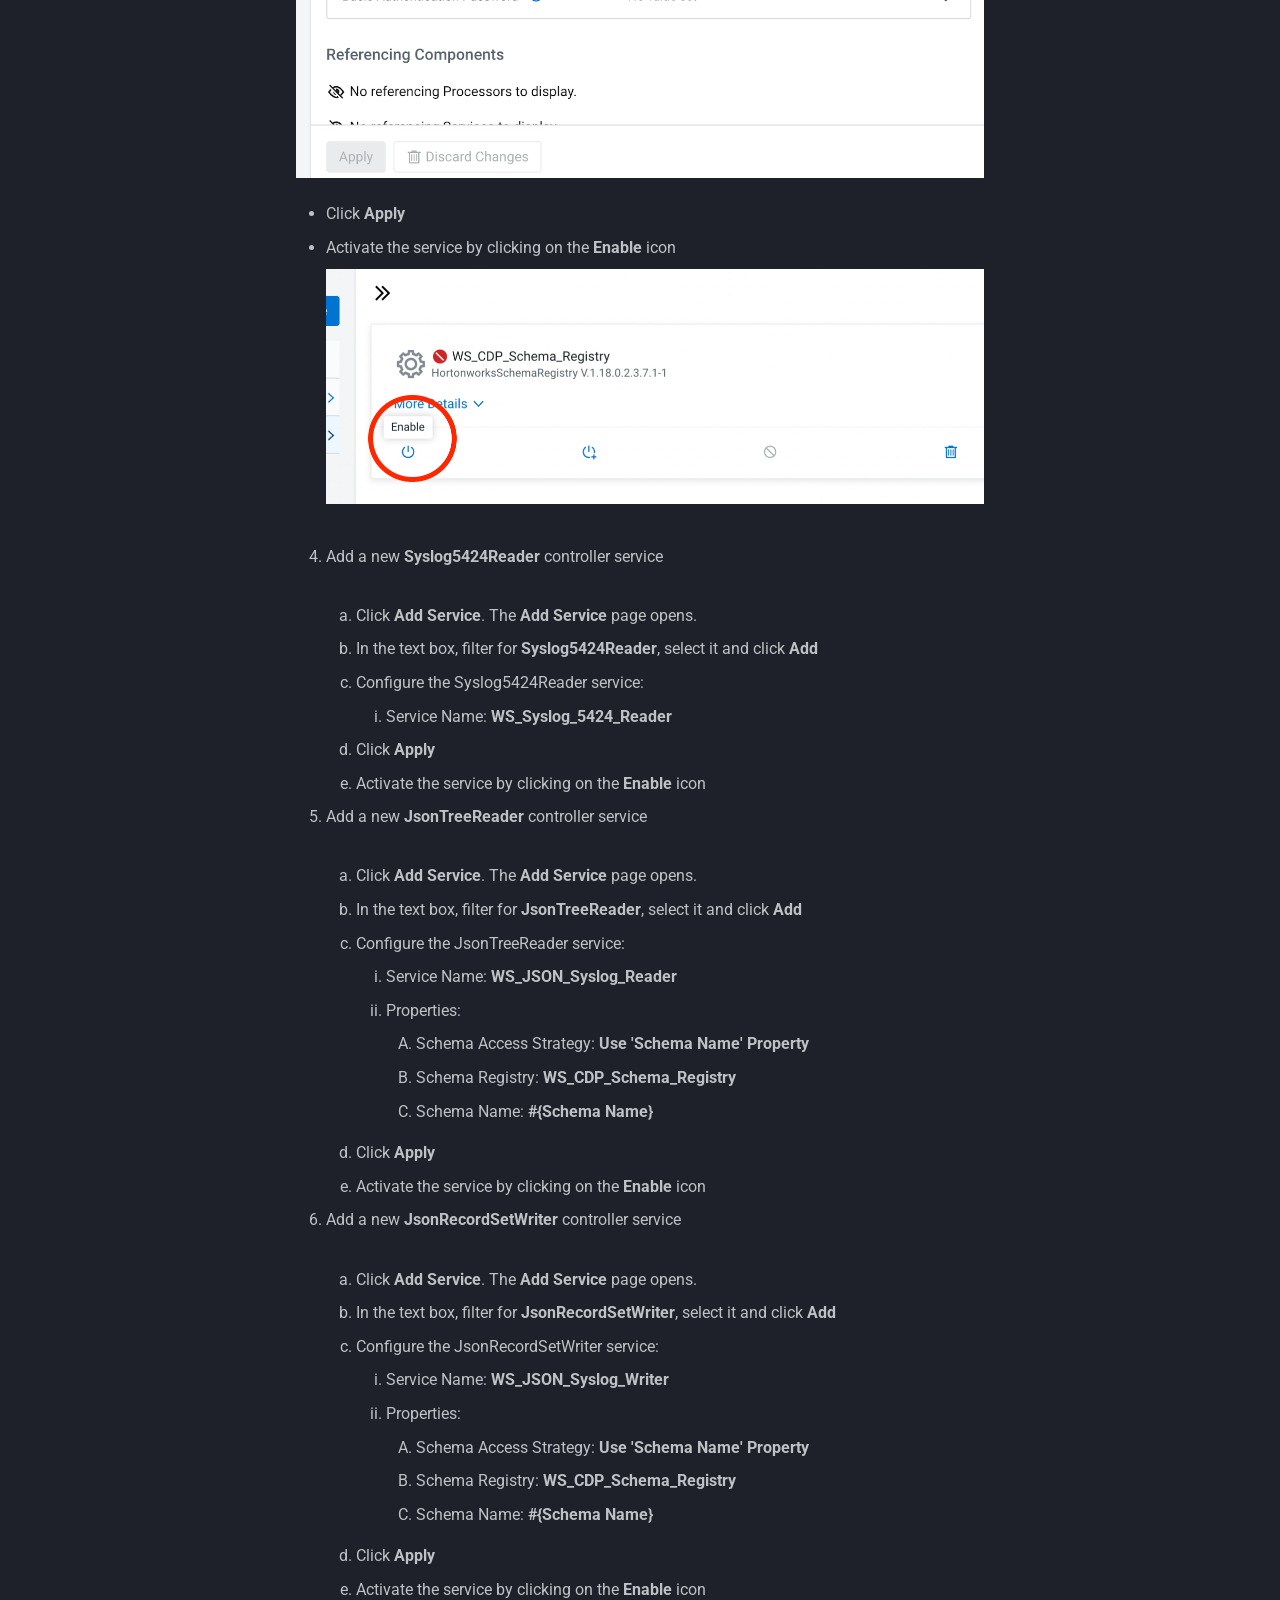
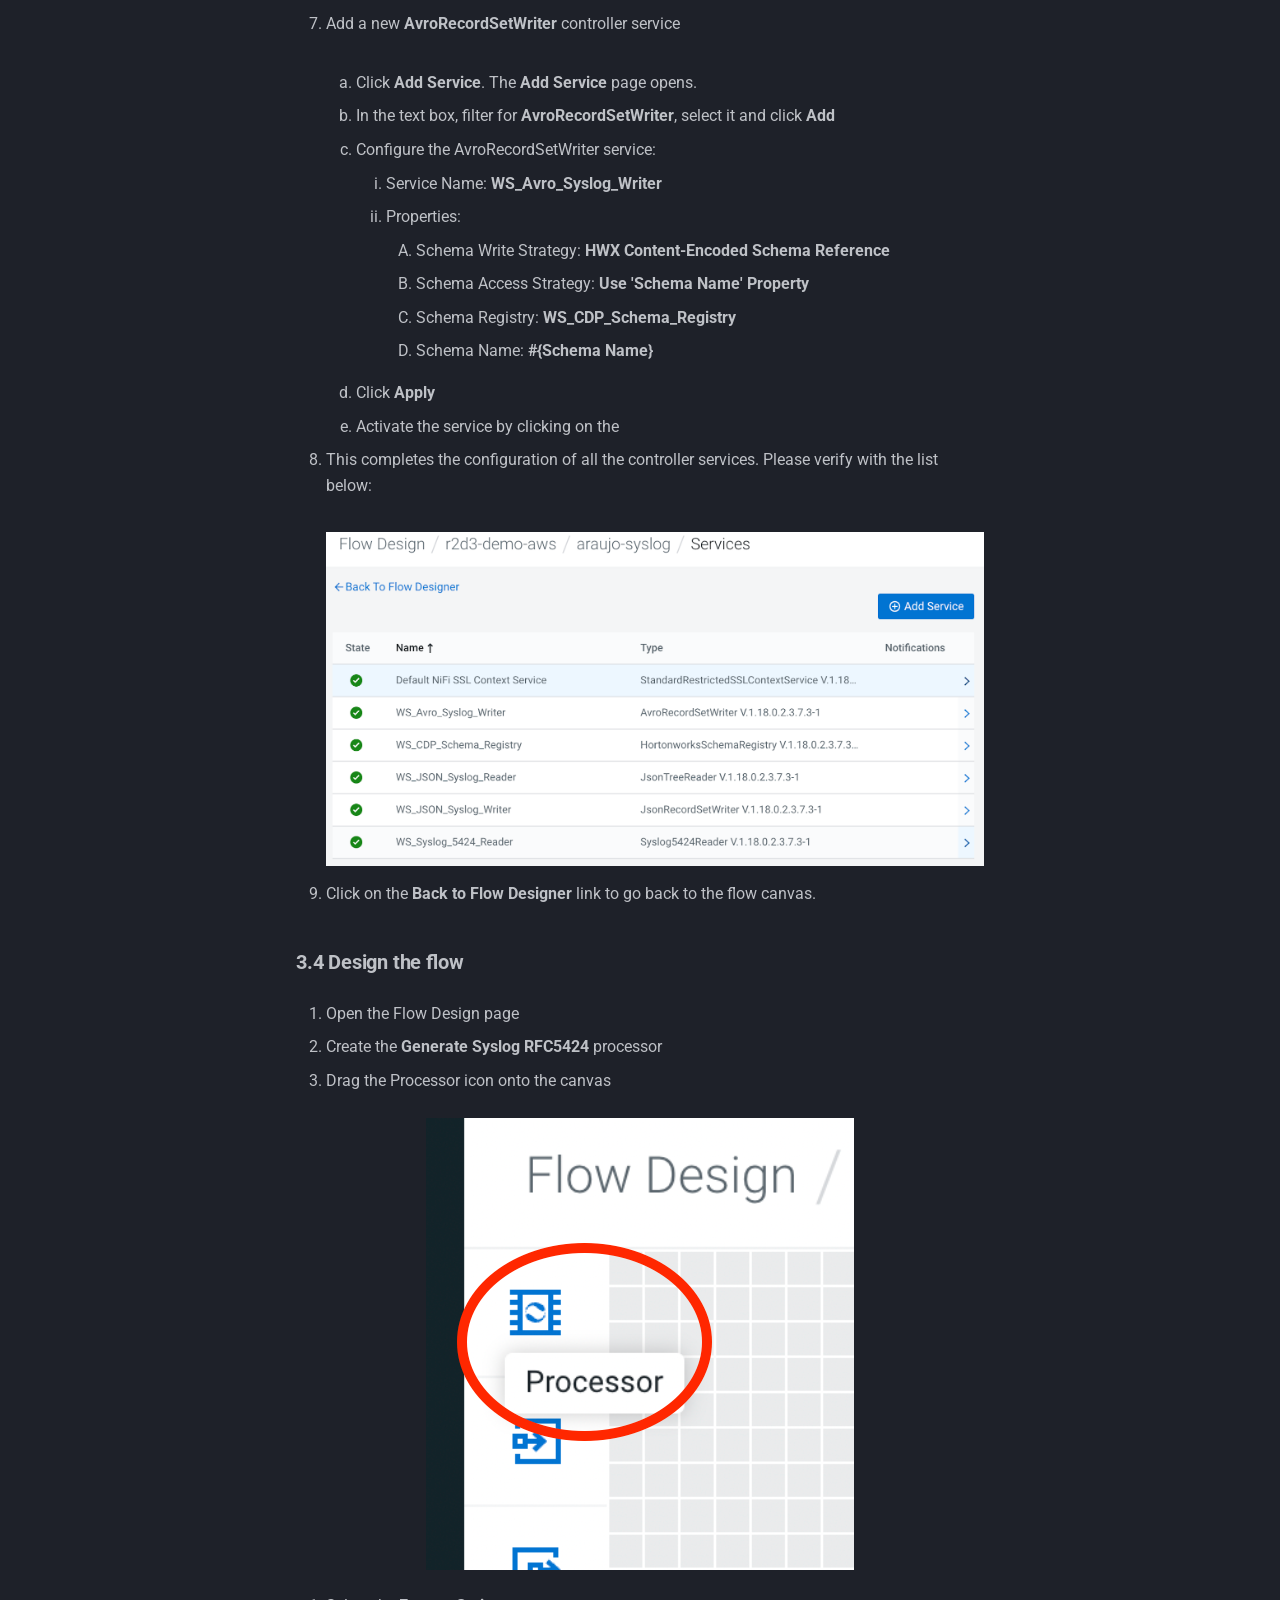
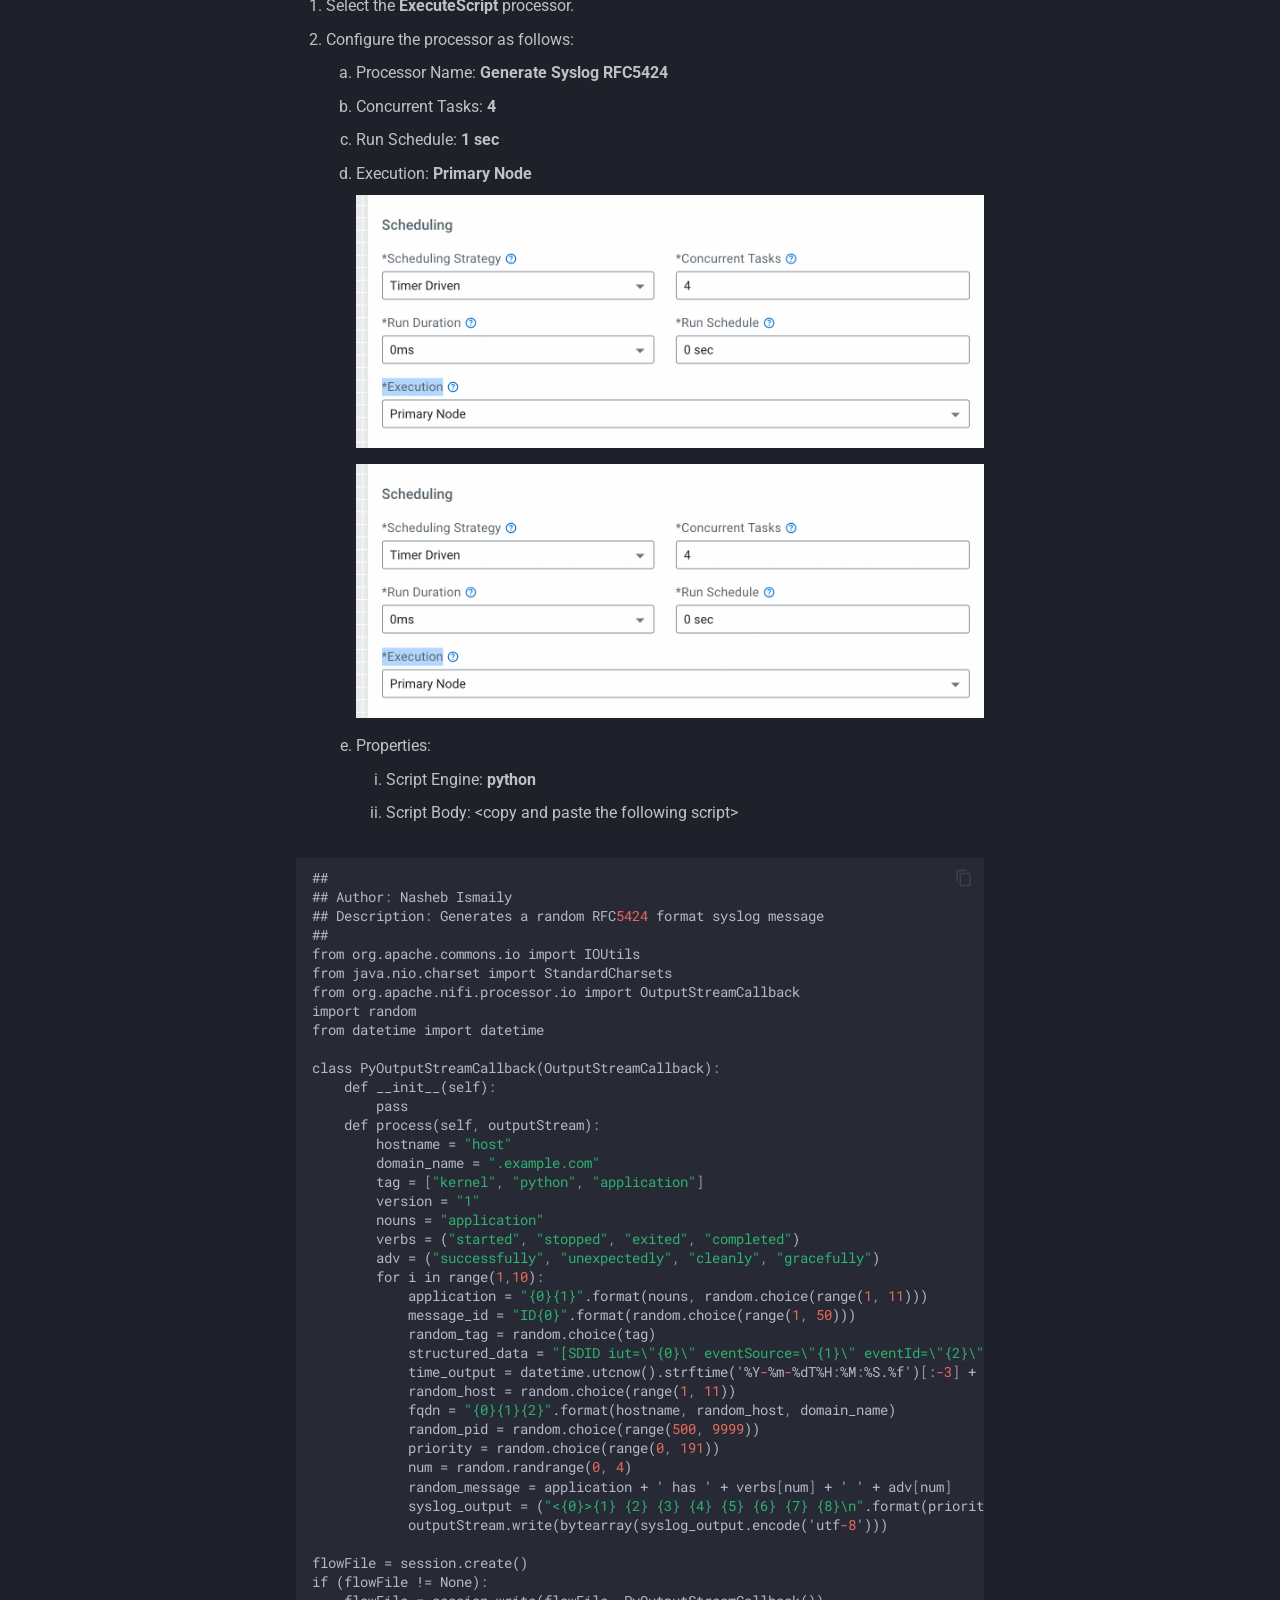
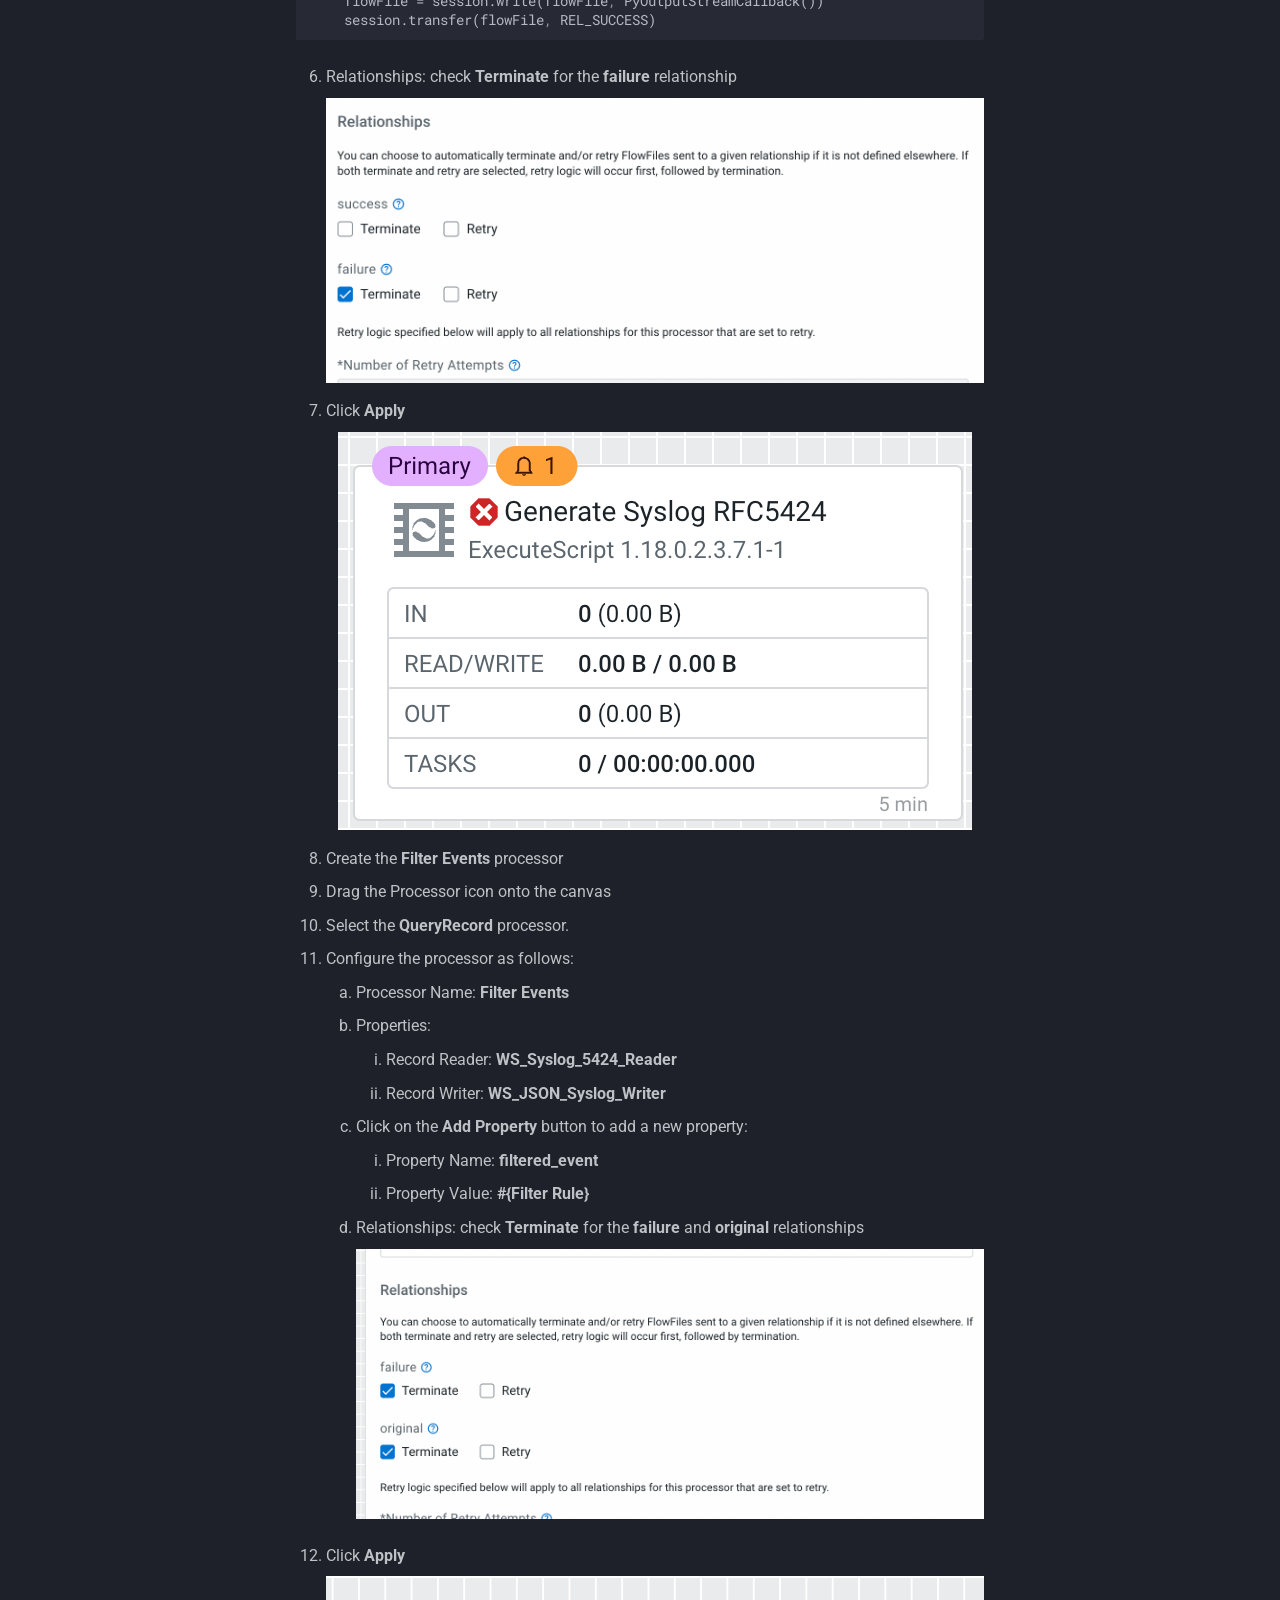
==== commit b0c2ec10: "Deployed 7646753 with MkDocs version: 1.6.1" ====
--- a/labs/lab1/index.html
+++ b/labs/lab1/index.html
@@ -1022,7 +1022,7 @@
 </tbody>
 </table>
 <ul>
-<li><strong>Kafka Broker Endpoint:</strong> The Kafka brokers' addresses can be found in the Brokers page of the SMM UI. To get there, find your Streams Messaging DataHub and click on the Streams Messaging Manager (SMM) link <a class="glightbox" data-type="image" data-width="auto" data-height="auto" href="../../assets/images/lab_images/lab1/1.32.1.png" data-desc-position="bottom"><img src="../../assets/images/lab_images/lab1/1.32.1.png" alt="Schema Registry Screenshot" style="vertical-align:middle; width:240px; height:36px;"></a>. On the SMM UI, click on the Brokers icon.<a class="glightbox" data-type="image" data-width="auto" data-height="auto" href="../../assets/images/lab_images/lab1/1.32.2.png" data-desc-position="bottom"><img src="../../assets/images/lab_images/lab1/1.32.2.png" alt="Schema Registry Screenshot" style="vertical-align:middle; width:40px; height:36px;"></a>  The address of each broker will be shown in this page and consists of the broker host name and port number, as shown below.</li>
+<li><strong>Kafka Broker Endpoint:</strong> The Kafka brokers' addresses can be found in the Brokers page of the SMM UI. To get there, find your Streams Messaging DataHub and click on the Streams Messaging Manager (SMM - into DataHub UI) link <a class="glightbox" data-type="image" data-width="auto" data-height="auto" href="../../assets/images/lab_images/lab1/1.32.1.png" data-desc-position="bottom"><img src="../../assets/images/lab_images/lab1/1.32.1.png" alt="Schema Registry Screenshot" style="vertical-align:middle; width:240px; height:36px;"></a>. On the SMM UI, click on the Brokers icon.<a class="glightbox" data-type="image" data-width="auto" data-height="auto" href="../../assets/images/lab_images/lab1/1.32.2.png" data-desc-position="bottom"><img src="../../assets/images/lab_images/lab1/1.32.2.png" alt="Schema Registry Screenshot" style="vertical-align:middle; width:40px; height:36px;"></a>  The address of each broker will be shown in this page and consists of the broker host name and port number, as shown below.</li>
 </ul>
 <p align="center">
   <a class="glightbox" data-type="image" data-width="auto" data-height="auto" href="../../assets/images/lab_images/lab1/1.32.7.png" data-desc-position="bottom"><img src="../../assets/images/lab_images/lab1/1.32.7.png" alt="Schema Registry Screenshot"></a>
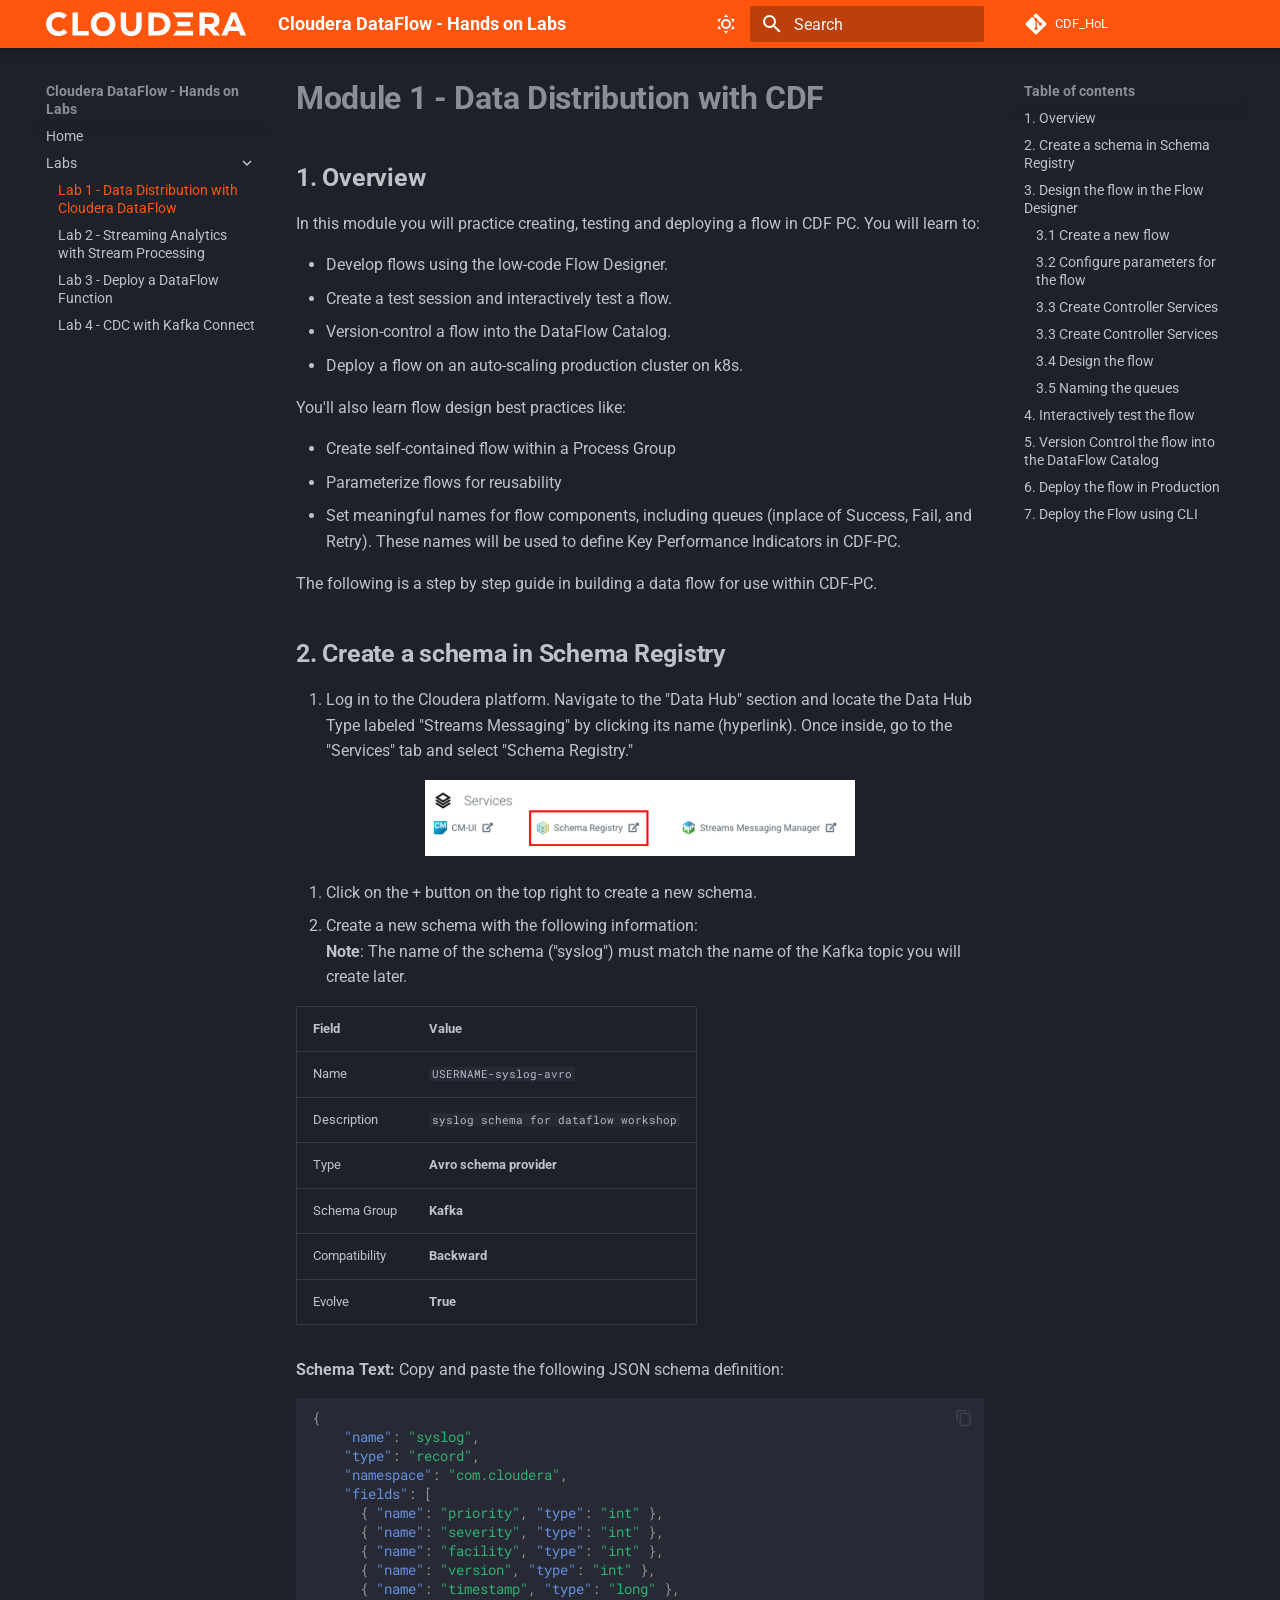
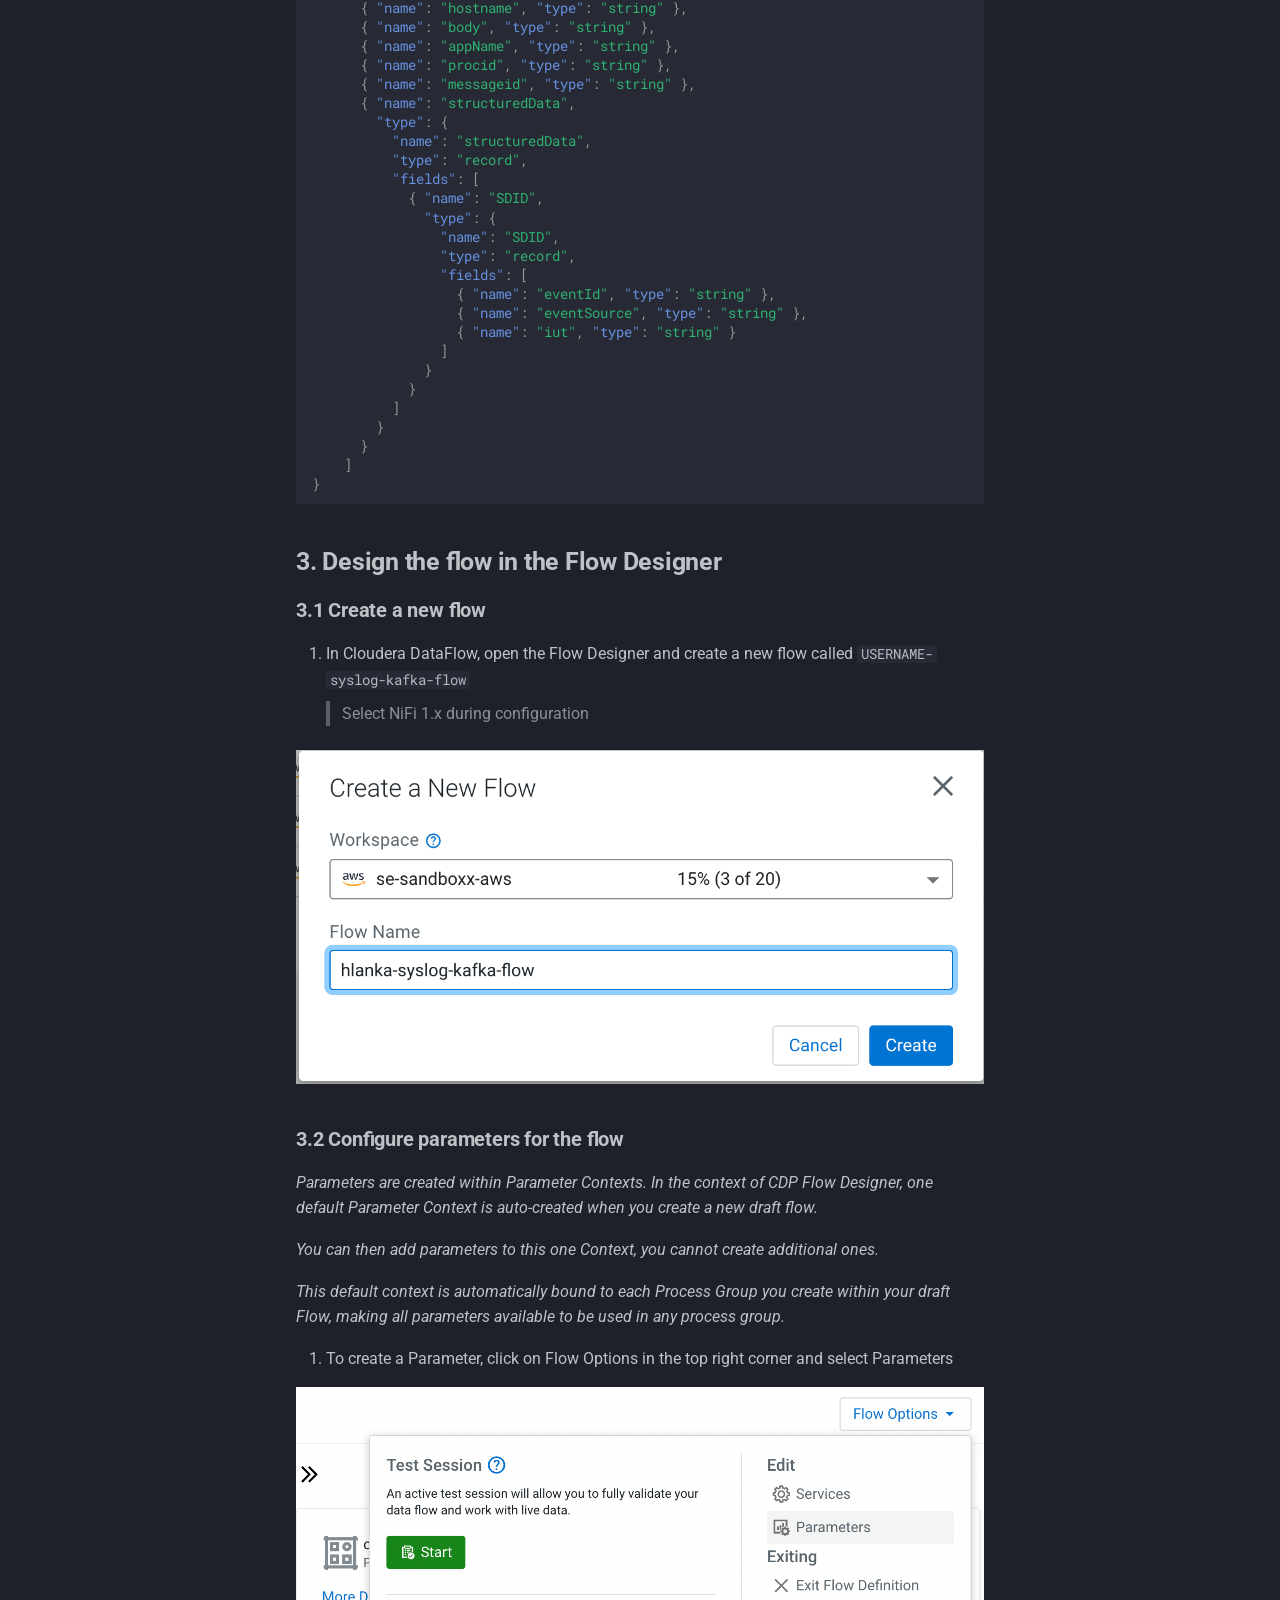
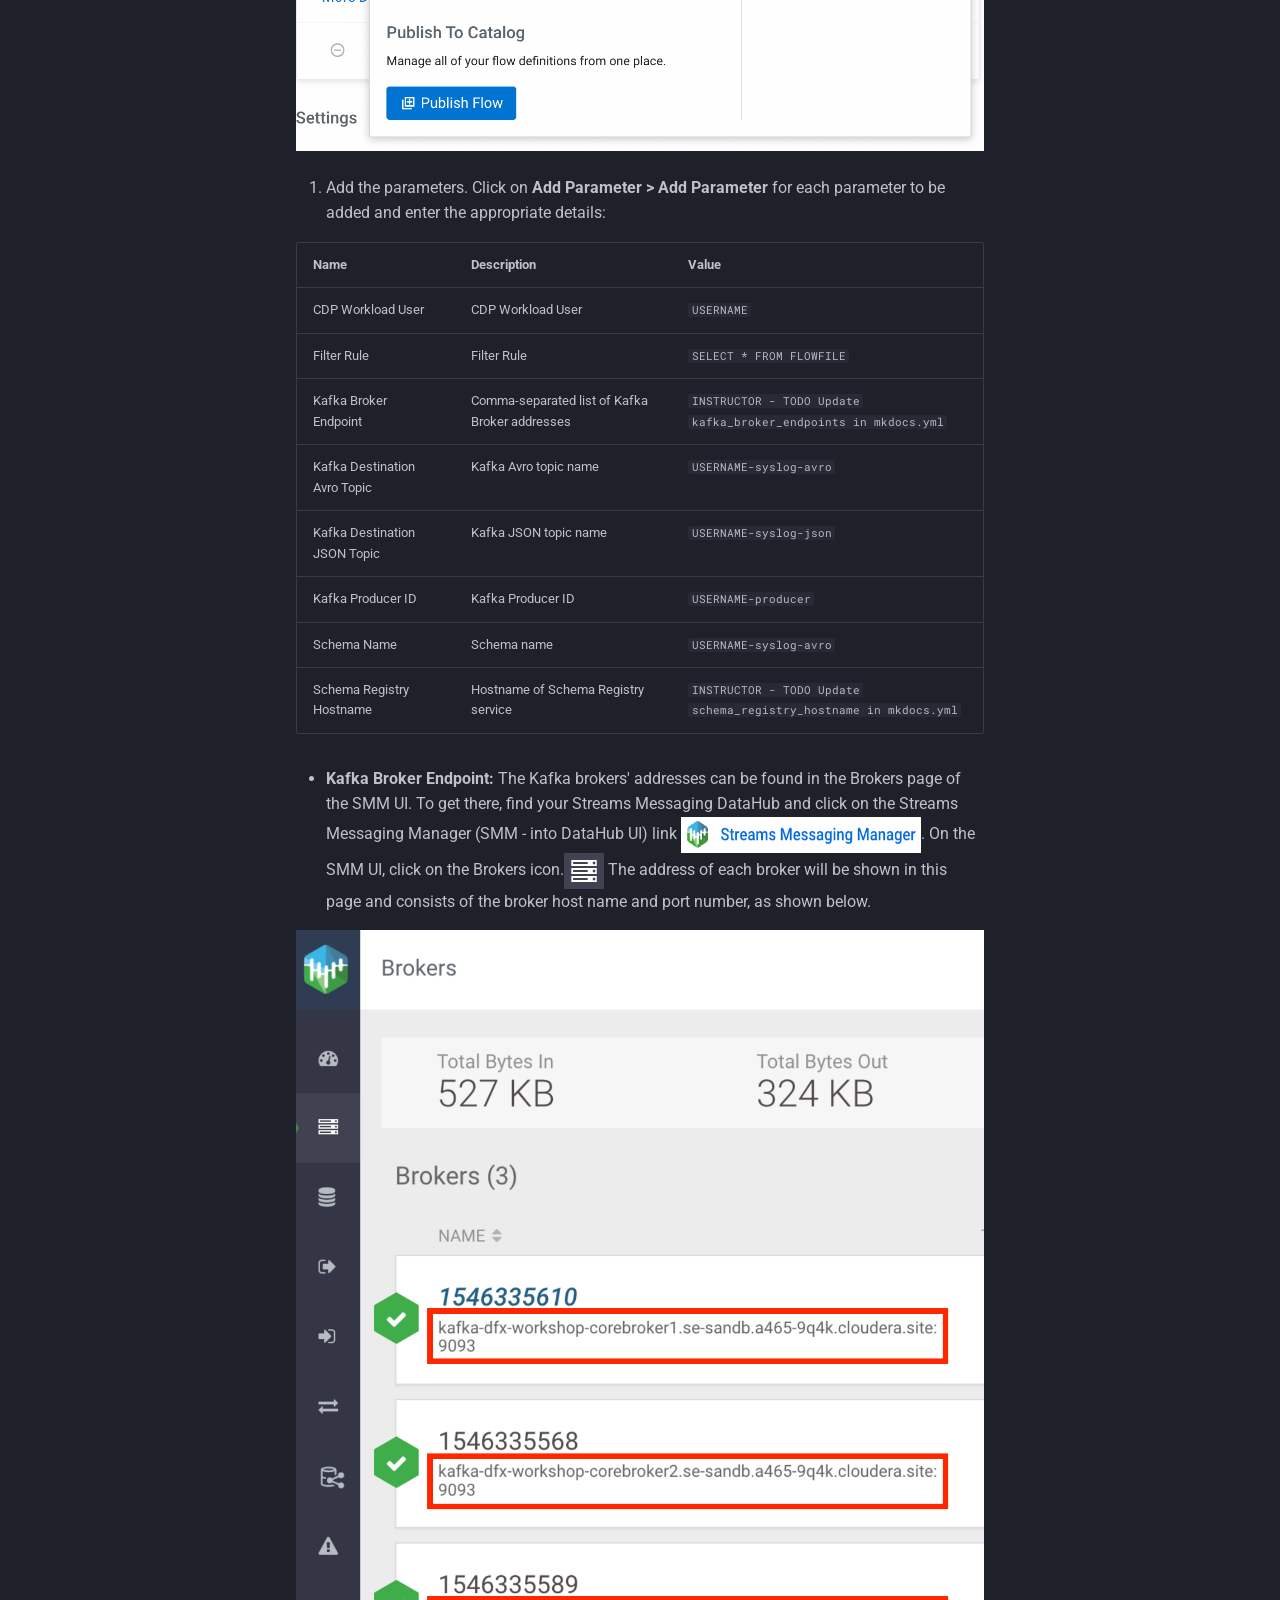
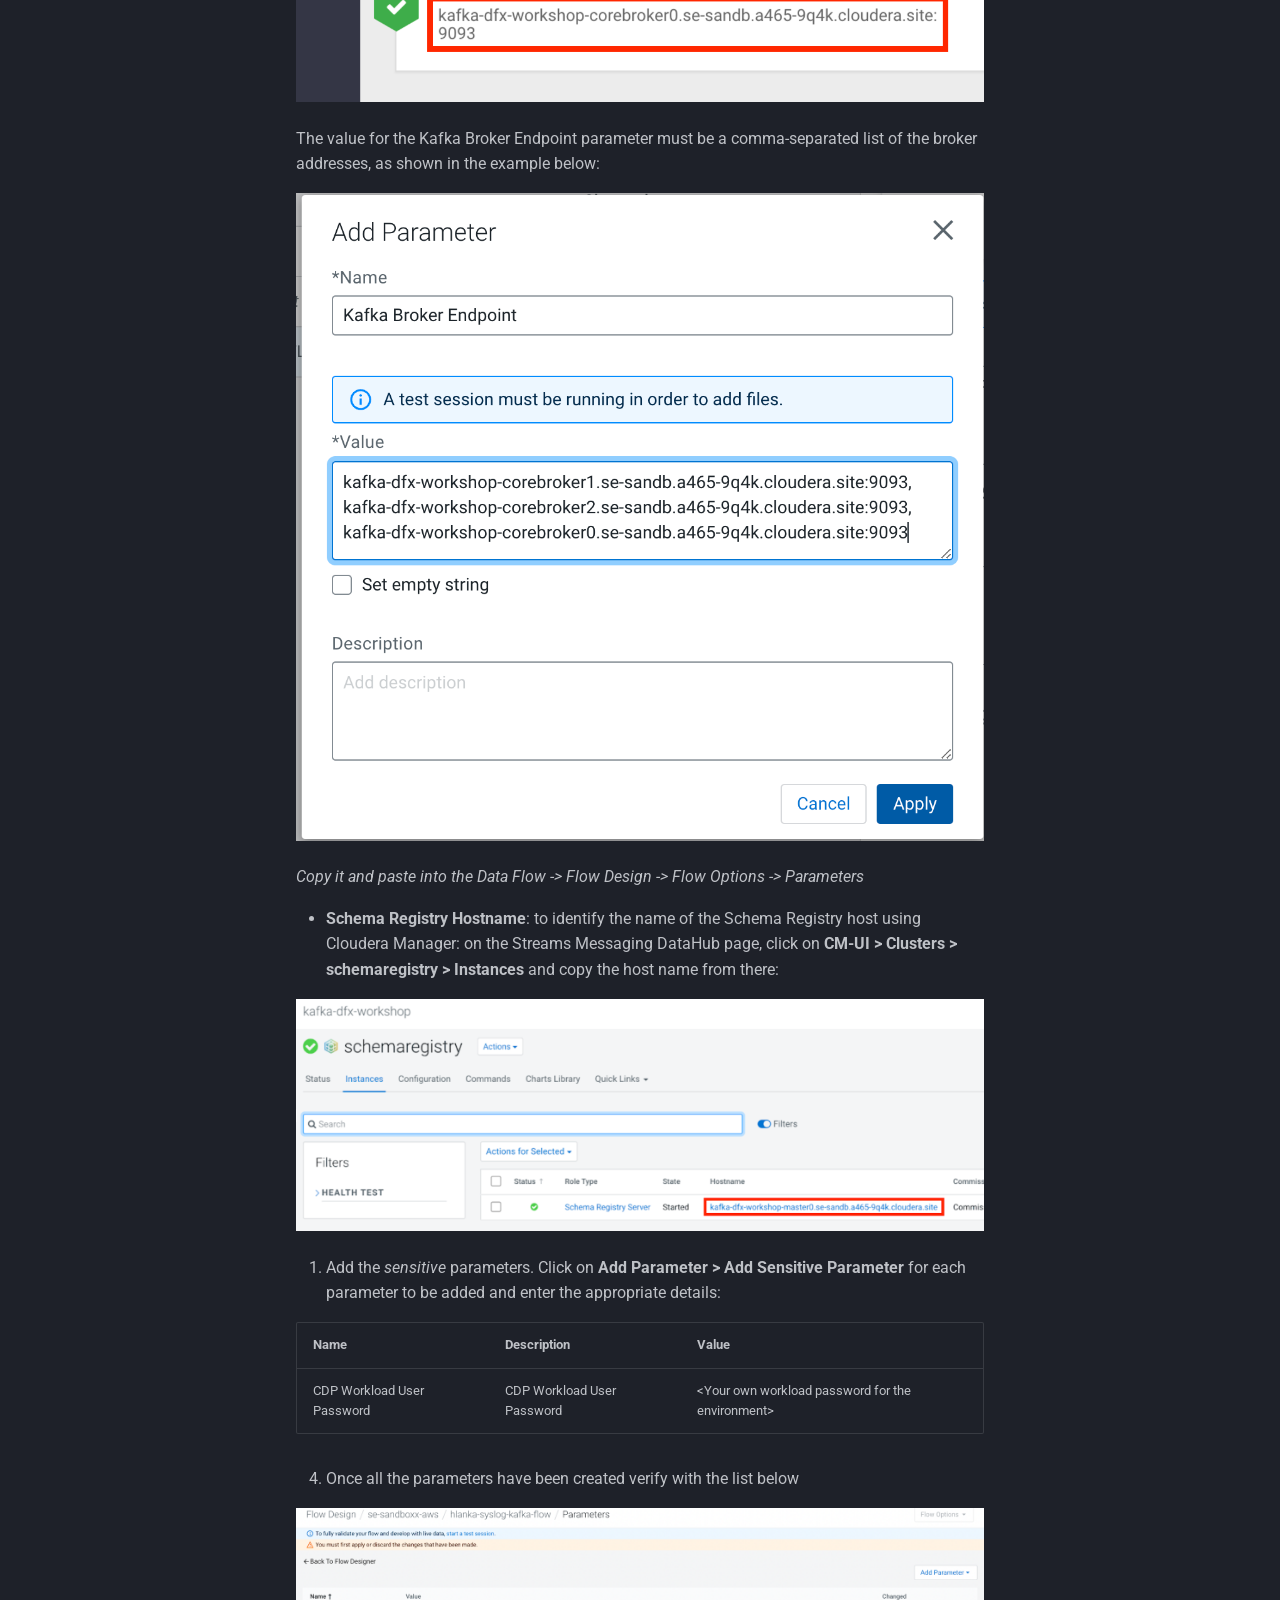
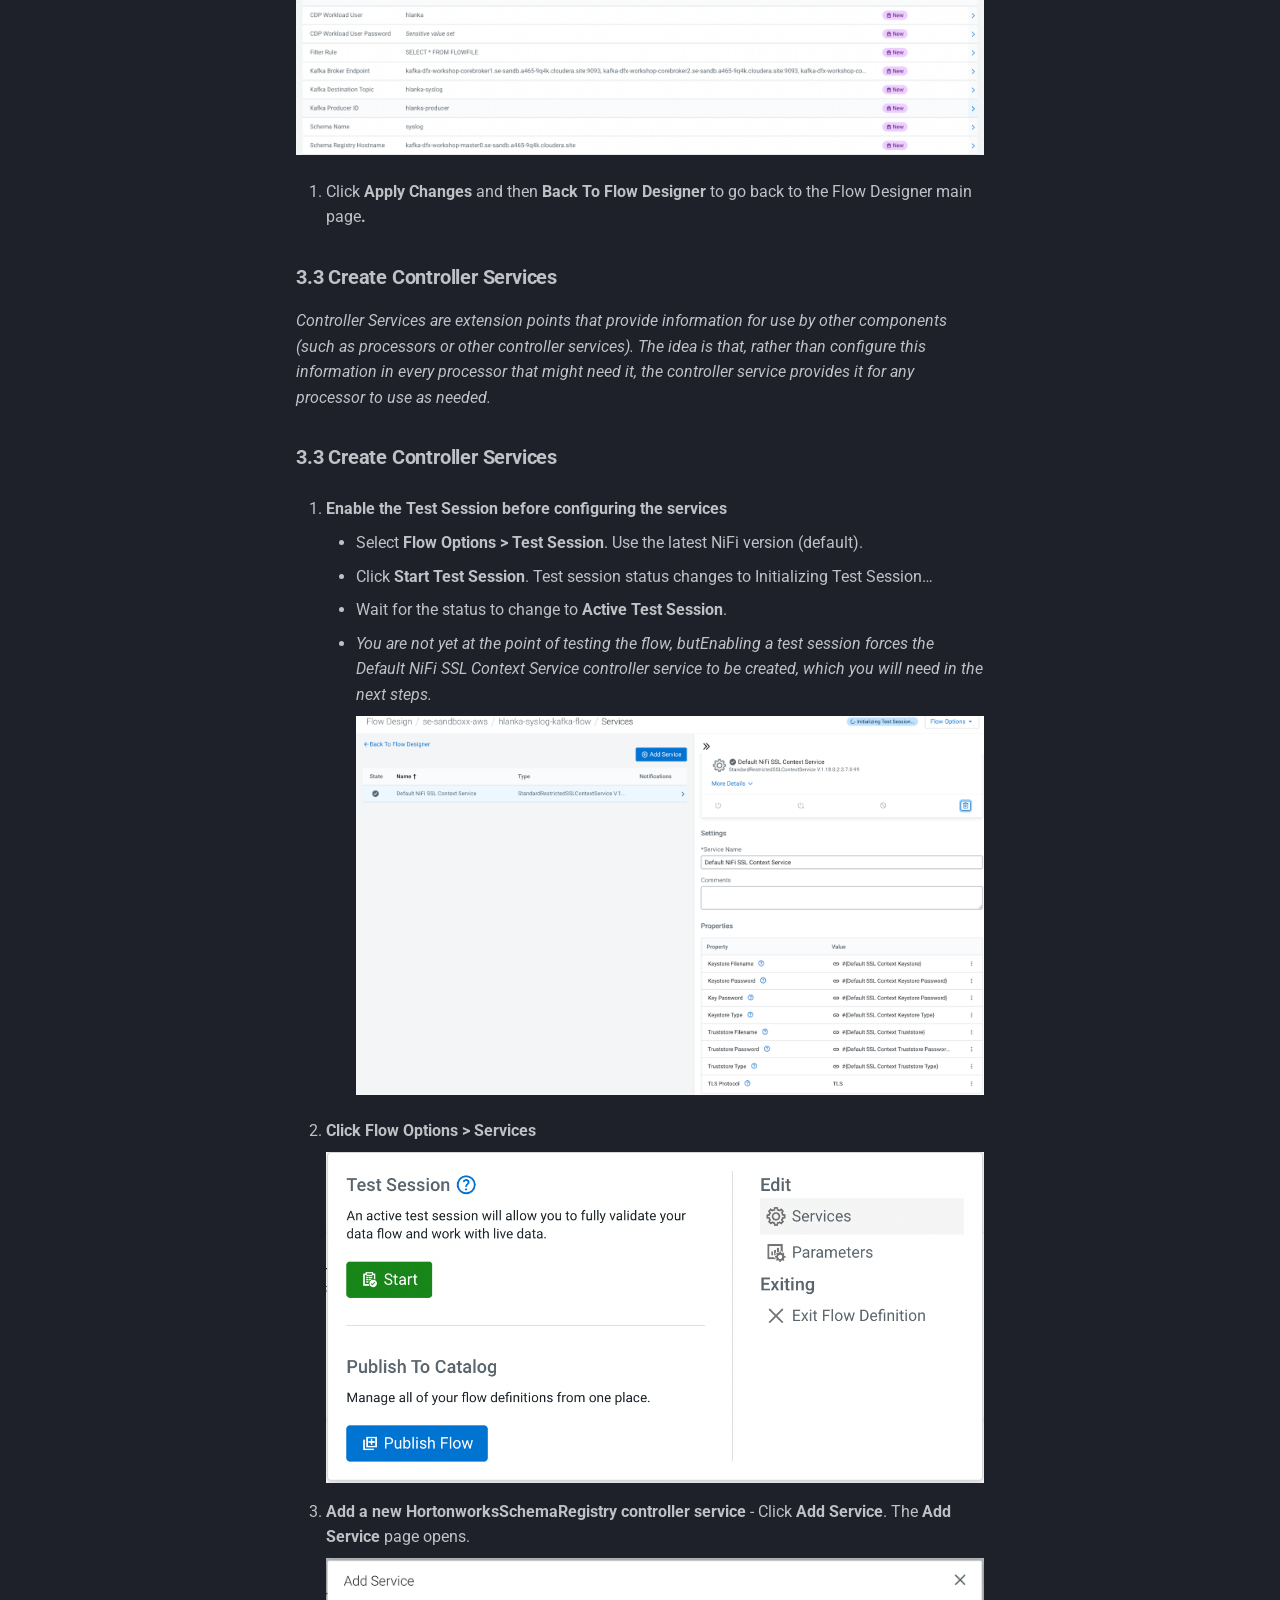
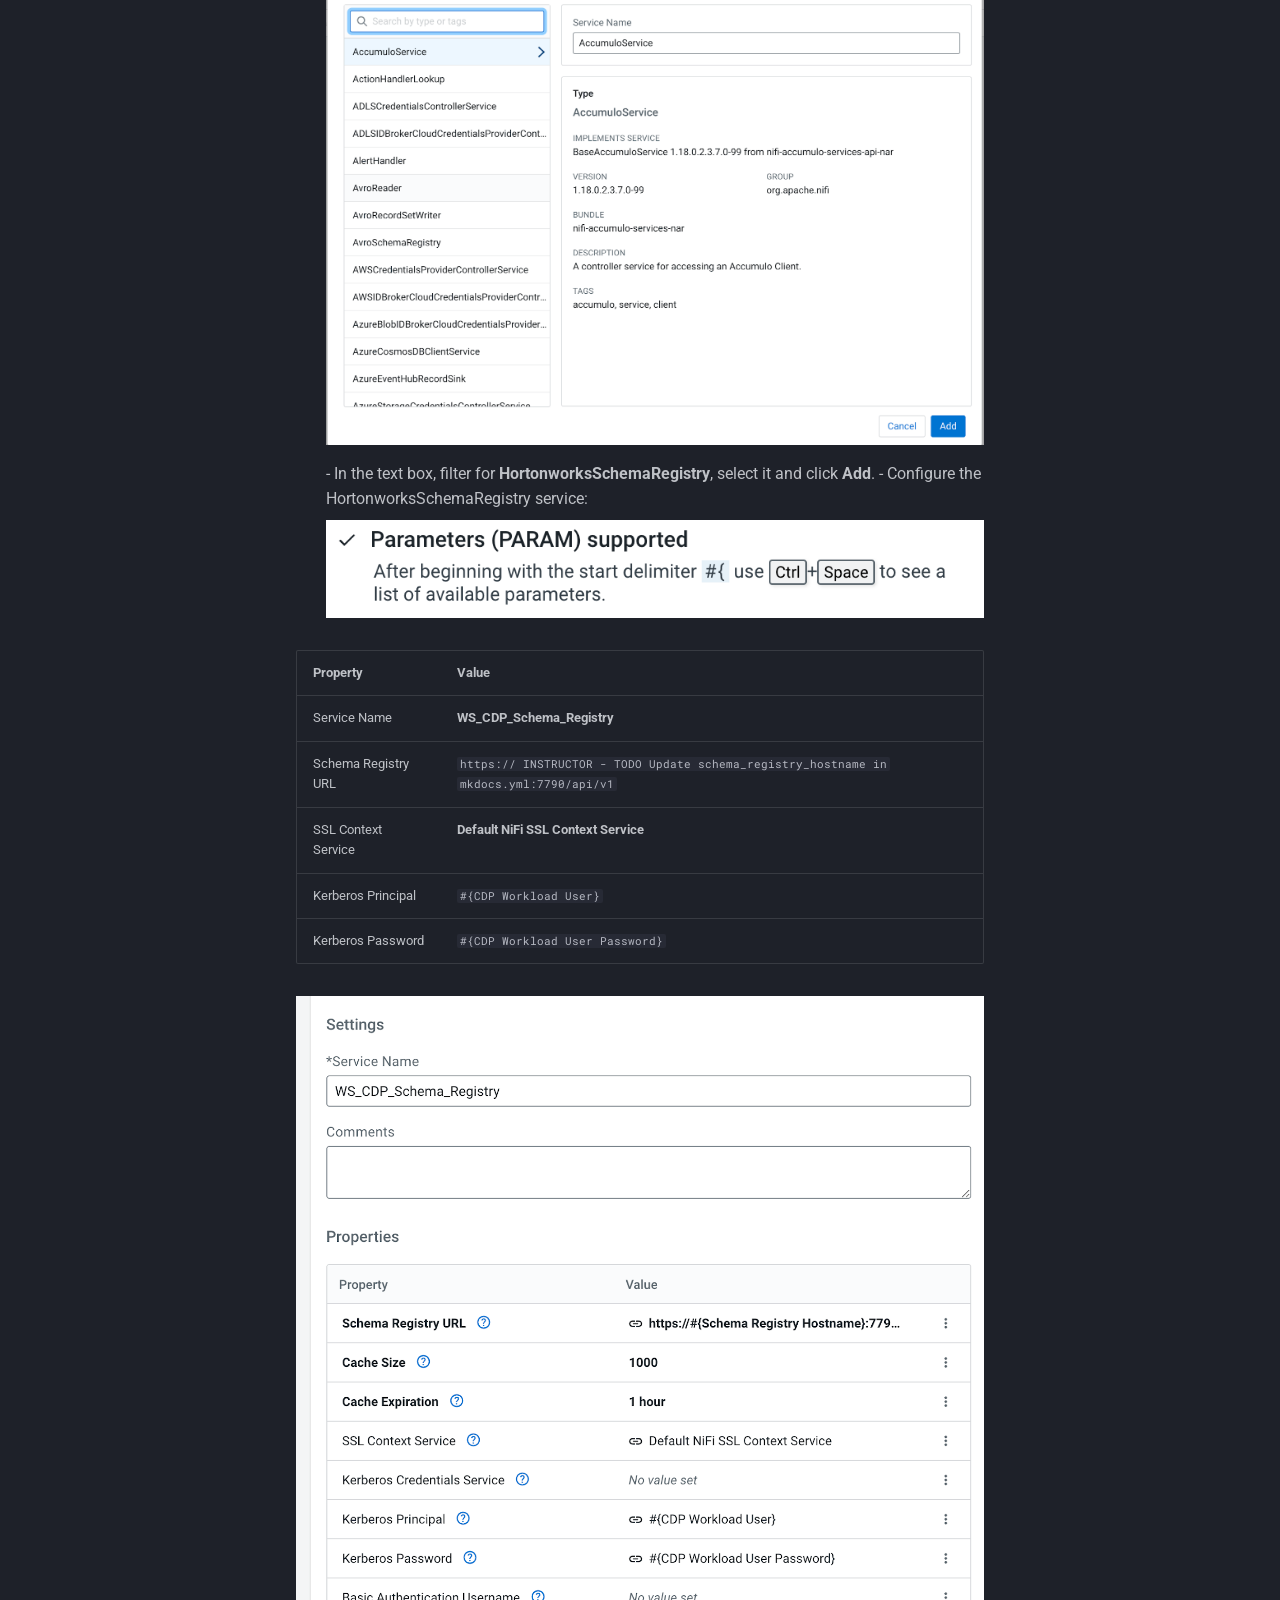
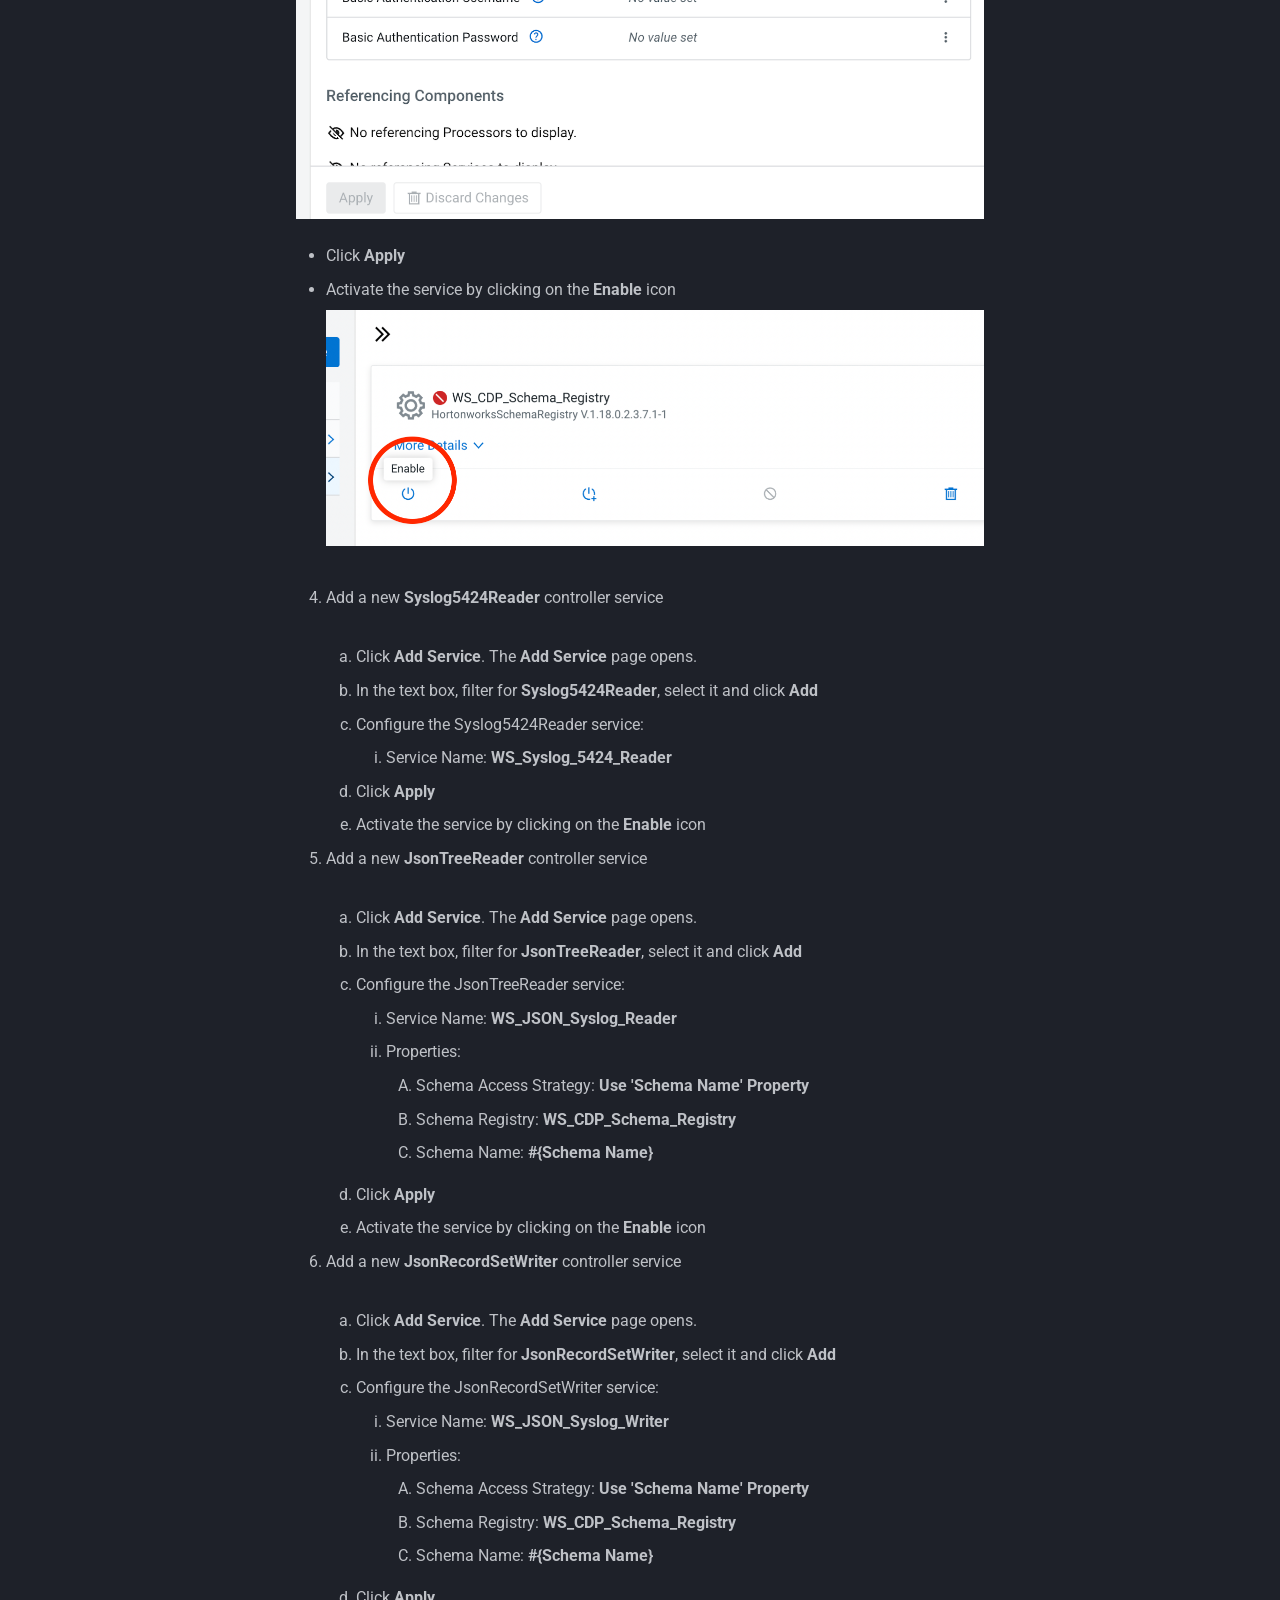
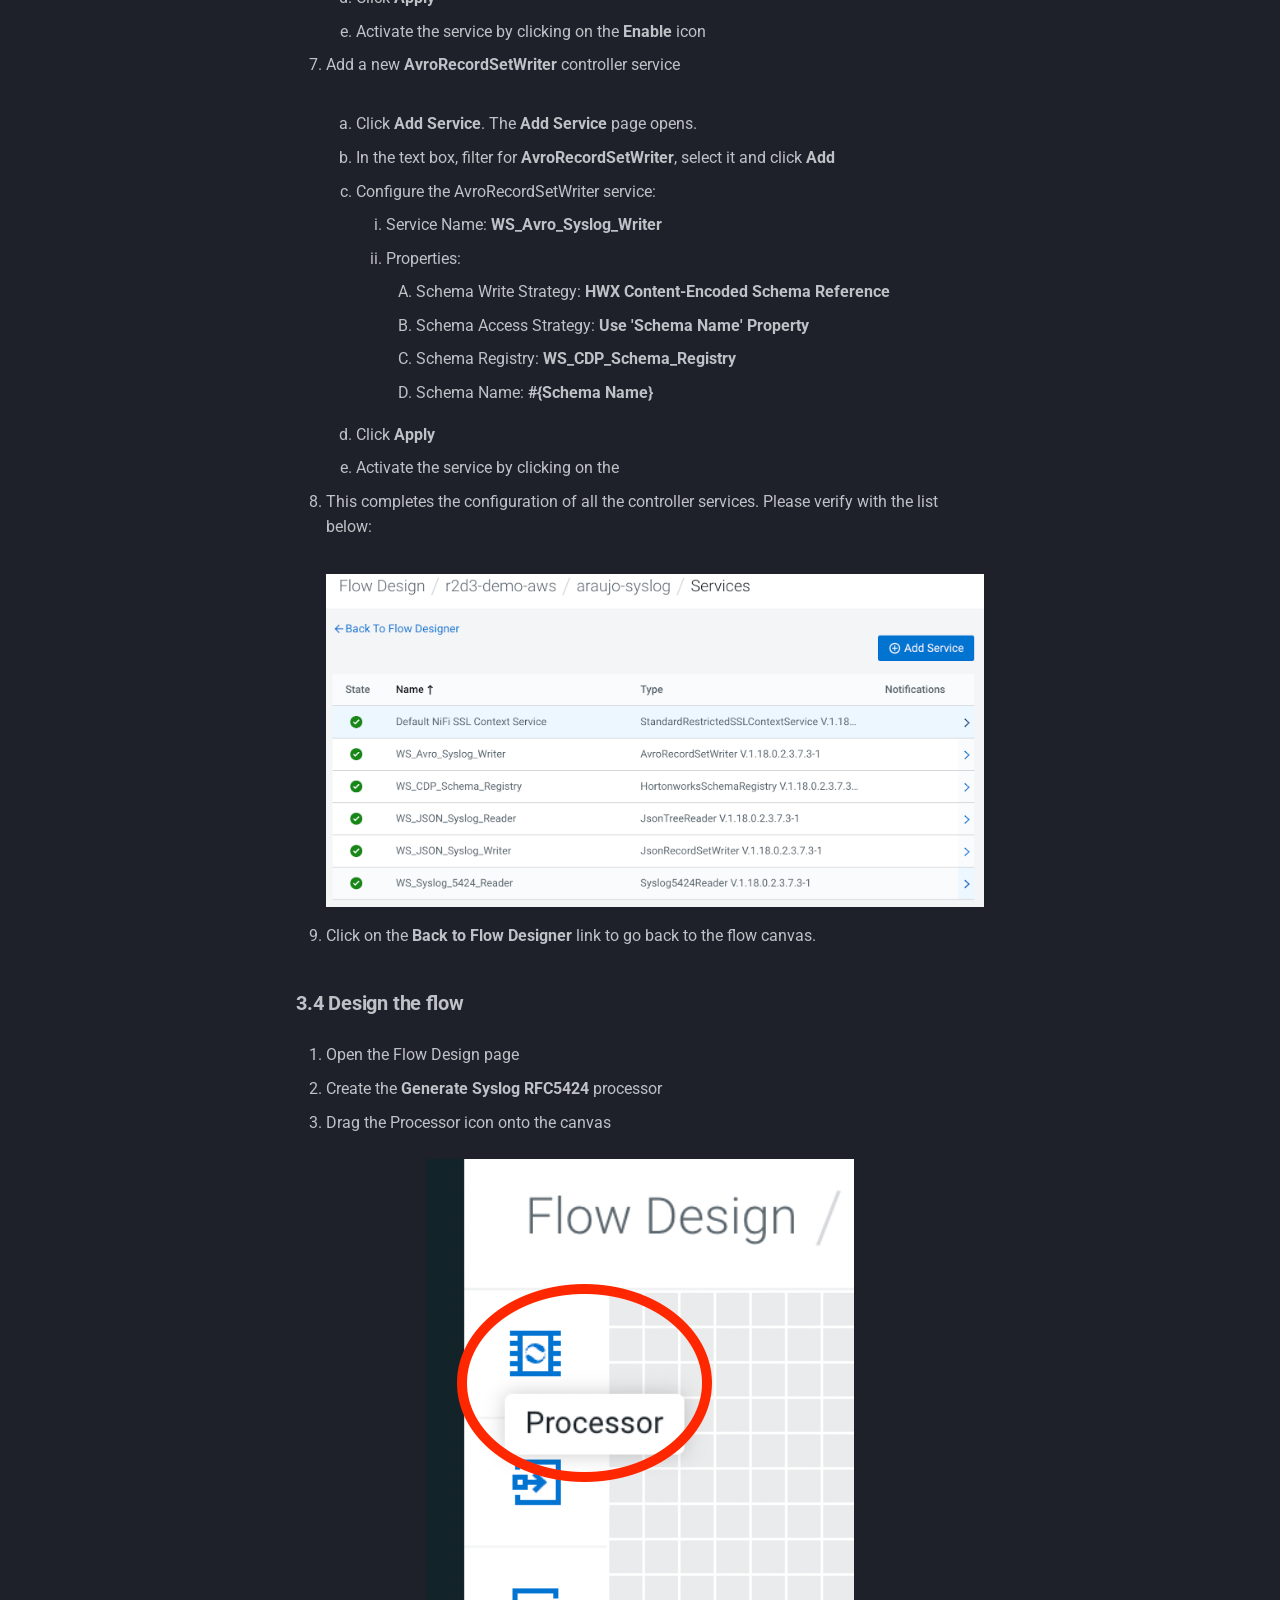
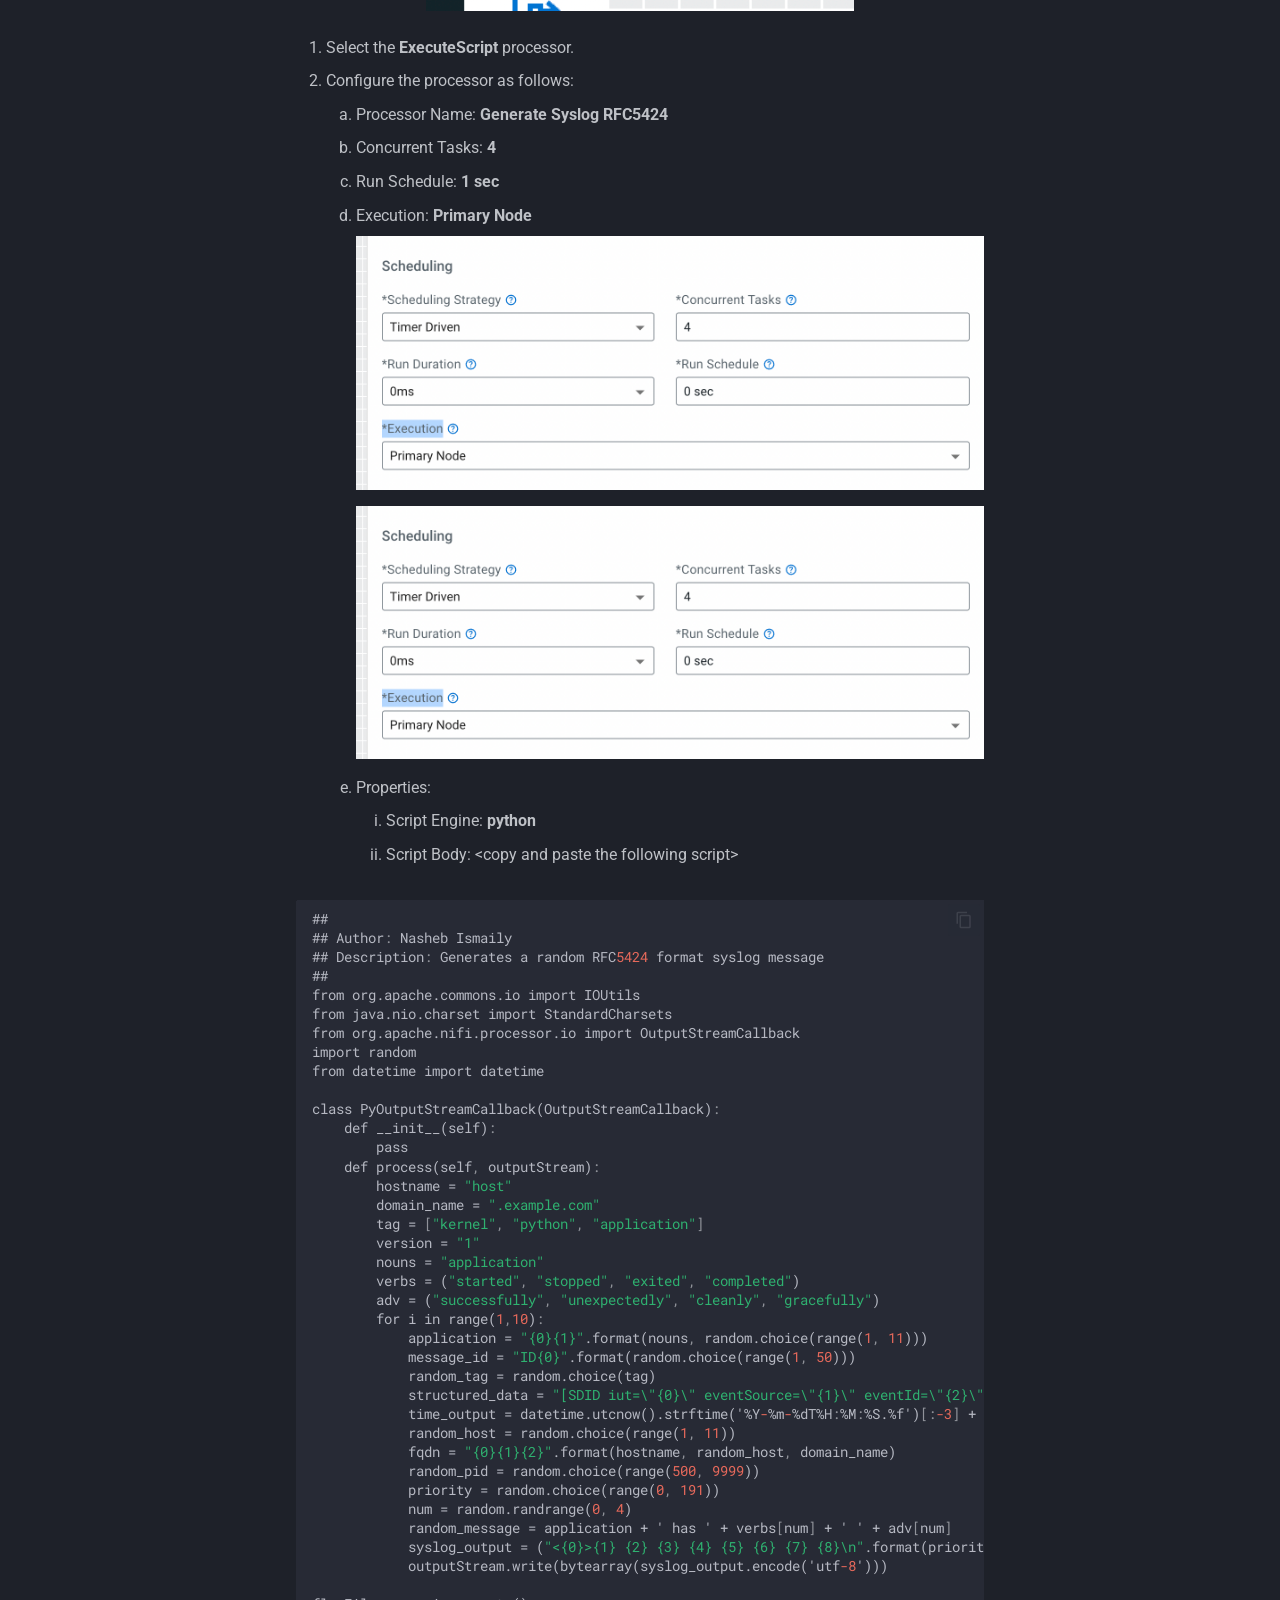
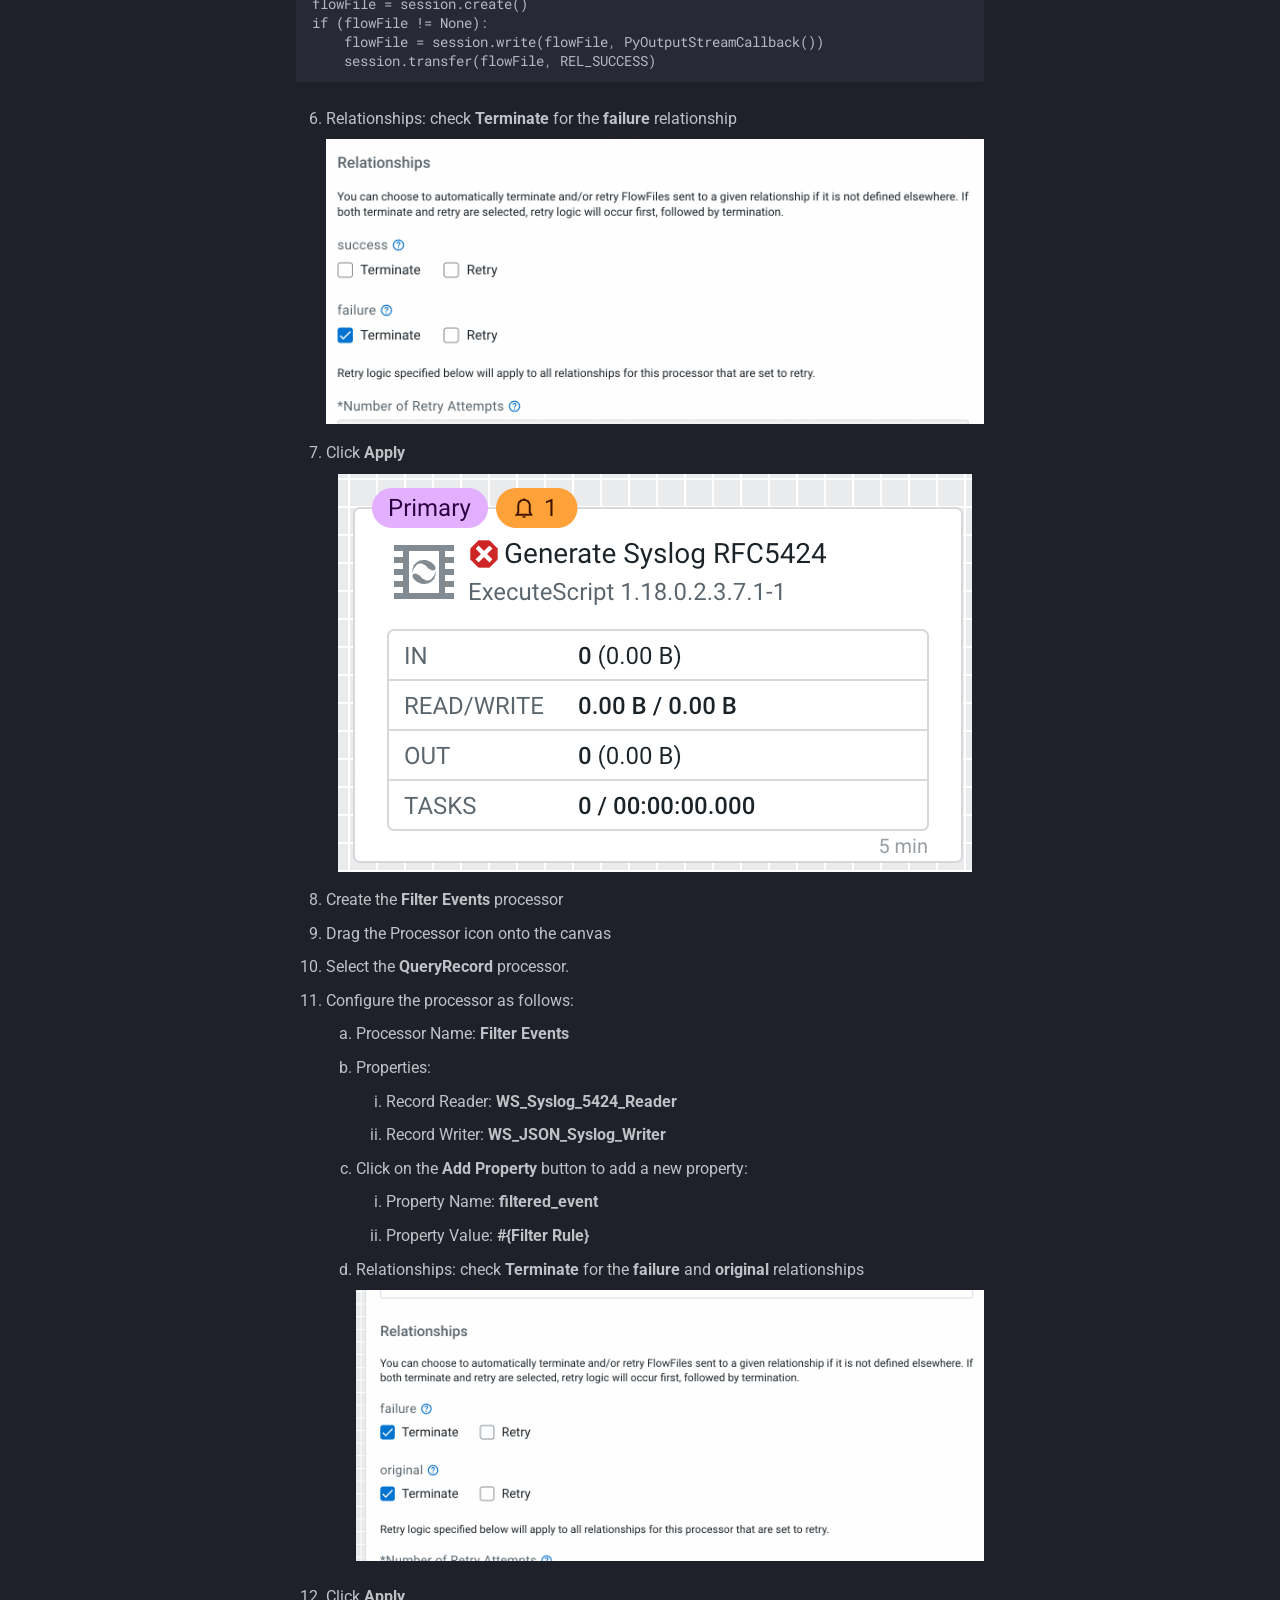
==== commit 2c3c7df8: "Deployed 7646753 with MkDocs version: 1.6.1" ====
--- a/labs/lab1/index.html
+++ b/labs/lab1/index.html
@@ -1033,6 +1033,7 @@
   <a class="glightbox" data-type="image" data-width="auto" data-height="auto" href="../../assets/images/lab_images/lab1/1.32.8.png" data-desc-position="bottom"><img src="../../assets/images/lab_images/lab1/1.32.8.png" alt="Schema Registry Screenshot"></a>
 </p>
 
+<p><em>Copy it and paste into the Data Flow -&gt; Flow Design -&gt; Flow Options -&gt; Parameters</em></p>
 <ul>
 <li><strong>Schema Registry Hostname</strong>: to identify the name of the Schema Registry host using Cloudera Manager: on the Streams Messaging DataHub page, click on <strong>CM-UI &gt; Clusters &gt; schemaregistry &gt; Instances</strong> and copy the host name from there:  </li>
 </ul>
